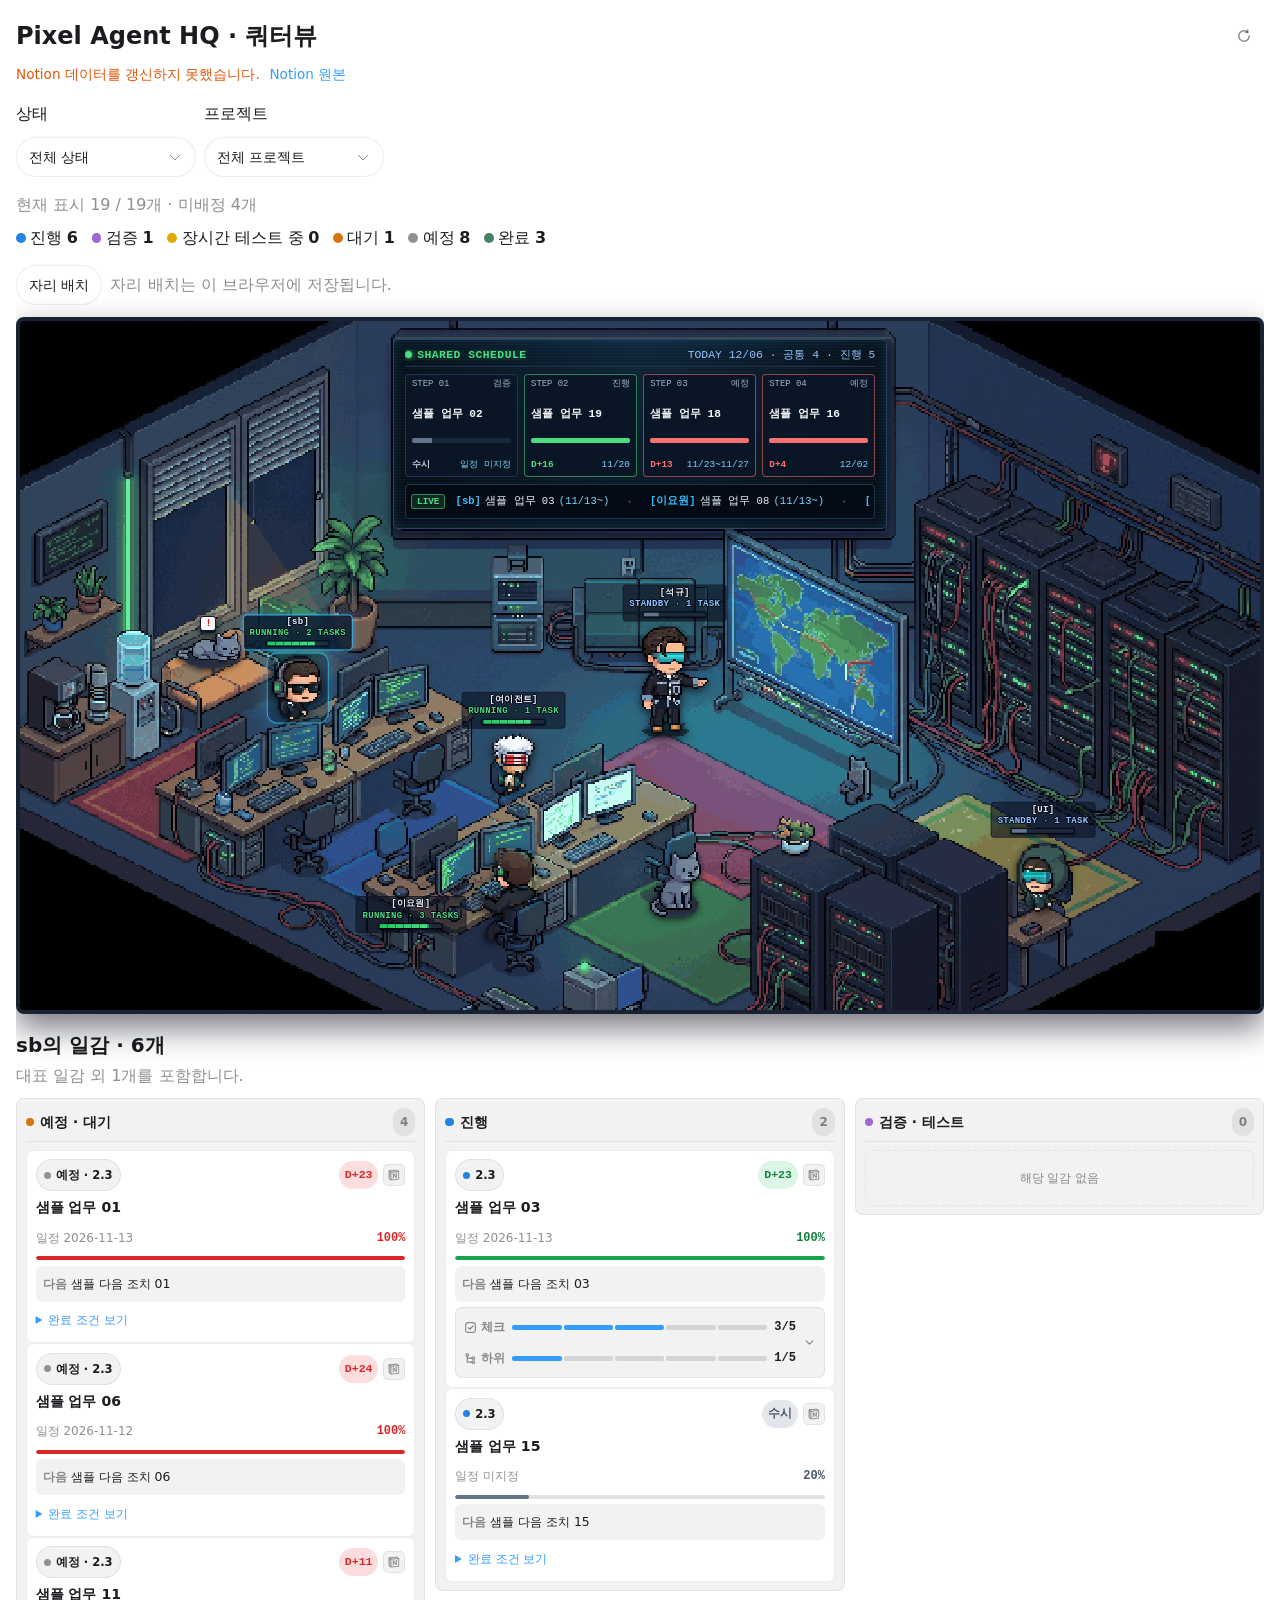
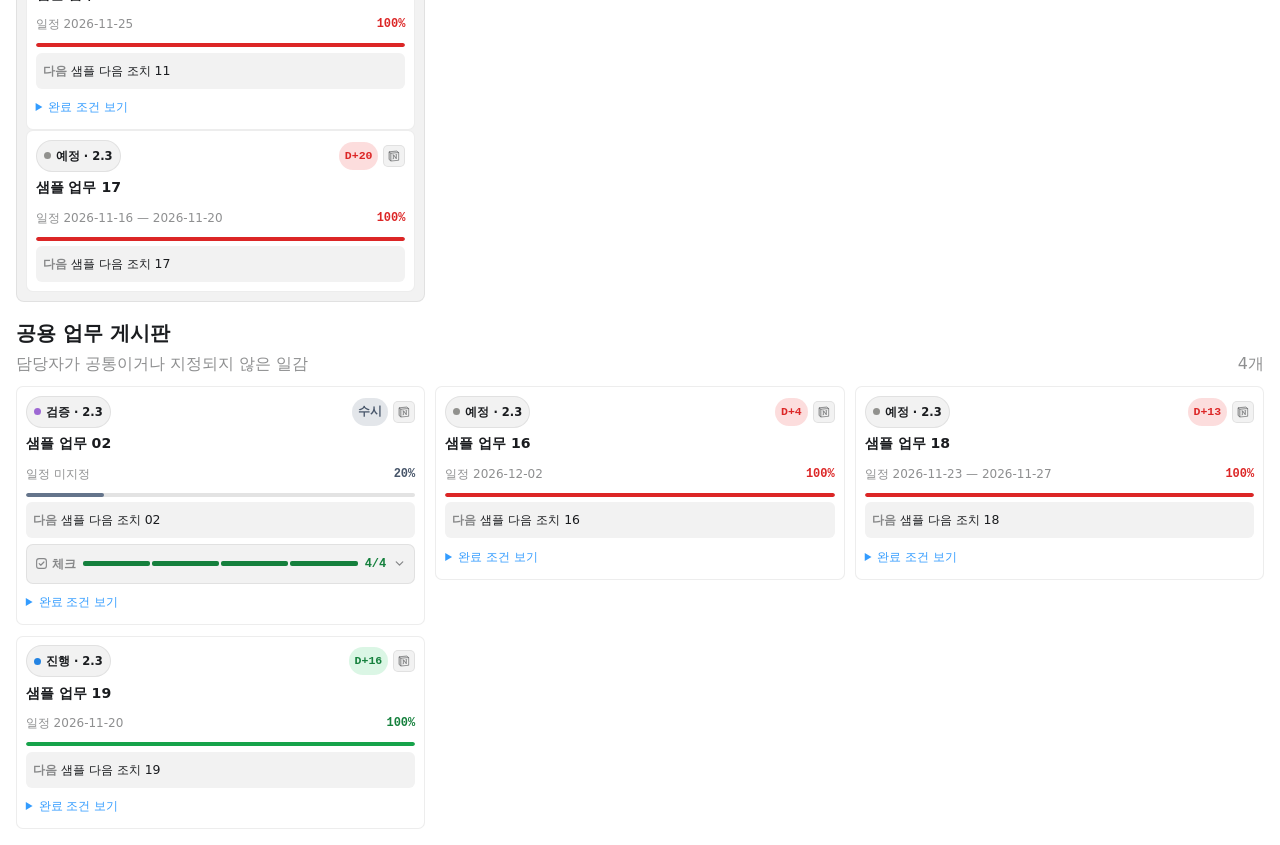
==== index.html @ d659d635 "refactor(ui): split office script into domain modules and session state machine" ====
<!doctype html>
<html lang="en" data-visualize-standalone>
<head>
<meta charset="utf-8">
<meta name="viewport" content="width=device-width, initial-scale=1">
<meta name="referrer" content="no-referrer">
<meta name="theme-color" content="#c96442">
<meta name="apple-mobile-web-app-capable" content="yes">
<meta http-equiv="Content-Security-Policy" content="default-src 'none'; script-src 'self' 'unsafe-inline'; style-src 'self' 'unsafe-inline'; img-src 'self' data:; font-src 'self'; connect-src 'self' https://api.notion.com; worker-src 'self'; manifest-src 'self'; frame-src 'self'; object-src 'none'; base-uri 'none'; form-action 'none'">
<link rel="manifest" href="./manifest.webmanifest">
<link rel="icon" type="image/png" sizes="192x192" href="./icons/icon-192.png">
<link rel="apple-touch-icon" href="./icons/icon-192.png">
<title>Pixel Agent HQ</title>
<style>:root{color-scheme:light dark;background:light-dark(rgb(255 255 255), rgb(24 24 24))}html,body{margin:0}body{box-sizing:border-box;padding:1rem;background:inherit}iframe{display:block;width:100%;height:calc(100vh - 2rem);margin:0 auto;border:0}</style>

</head>
<body>
<iframe id="codex-visualization" sandbox="allow-scripts allow-same-origin" referrerpolicy="no-referrer" title="Pixel Agent HQ" data-srcdoc="&lt;!doctype html&gt;
&lt;html lang=&quot;en&quot; data-visualize-standalone&gt;
&lt;head&gt;
&lt;meta charset=&quot;utf-8&quot;&gt;
&lt;meta name=&quot;viewport&quot; content=&quot;width=device-width, initial-scale=1&quot;&gt;
&lt;meta name=&quot;referrer&quot; content=&quot;no-referrer&quot;&gt;
&lt;meta http-equiv=&quot;Content-Security-Policy&quot; content=&quot;default-src 'none'; script-src 'unsafe-inline'; style-src 'unsafe-inline'; img-src 'self' data:; font-src 'self'; connect-src 'self' https://api.notion.com; frame-src 'none'; object-src 'none'; base-uri 'none'; form-action 'none'&quot;&gt;
&lt;title&gt;Pixel Agent HQ&lt;/title&gt;
&lt;style&gt;:root {
  color-scheme: light dark;
  background-color: var(
    --background,
    var(--color-background-primary, light-dark(rgb(255 255 255), rgb(24 24 24)))
  ) !important;

  /* Agent-facing contract; keep in sync with SKILL.md. */
  --background: var(
    --color-background-primary,
    light-dark(rgb(255 255 255), rgb(24 24 24))
  );
  --foreground: var(
    --color-text-primary,
    light-dark(rgb(26 28 31), rgb(255 255 255))
  );
  --card: color-mix(in oklab, var(--foreground) 5%, var(--background));
  --card-foreground: var(
    --color-text-primary,
    light-dark(rgb(26 28 31), rgb(255 255 255))
  );
  --popover: var(
    --color-background-secondary,
    light-dark(rgb(255 255 255), rgb(45 45 45))
  );
  --popover-foreground: var(
    --color-text-primary,
    light-dark(rgb(26 28 31), rgb(255 255 255))
  );
  --primary: var(
    --color-text-info,
    light-dark(rgb(51 156 255), rgb(131 195 255))
  );
  --primary-foreground: var(
    --color-text-inverse,
    light-dark(rgb(255 255 255), rgb(13 13 13))
  );
  --secondary: var(
    --color-background-secondary,
    light-dark(rgb(255 255 255 / 96%), rgb(54 54 54 / 96%))
  );
  --secondary-foreground: var(
    --color-text-primary,
    light-dark(rgb(26 28 31), rgb(255 255 255))
  );
  --muted: color-mix(in srgb, var(--foreground) 10%, transparent);
  --muted-foreground: var(
    --color-text-secondary,
    light-dark(rgb(26 28 31 / 49.4%), rgb(255 255 255 / 49.8%))
  );
  --accent: var(
    --color-background-info,
    light-dark(rgb(229 242 255), rgb(13 39 63))
  );
  --accent-foreground: var(
    --color-text-info,
    light-dark(rgb(51 156 255), rgb(131 195 255))
  );
  --destructive: var(
    --color-text-warning,
    light-dark(rgb(226 85 7), rgb(255 133 73))
  );
  --border: var(
    --color-border-secondary,
    light-dark(rgb(26 28 31 / 8%), rgb(255 255 255 / 8.2%))
  );
  --input: var(
    --color-border-primary,
    light-dark(
      rgb(26 28 31 / 11.8%),
      color-mix(in oklab, rgb(0 0 0) 10%, transparent)
    )
  );
  --ring: var(
    --color-ring-primary,
    light-dark(rgb(51 156 255), rgb(131 195 255 / 76%))
  );
  --font-size-base: var(--font-text-md-size, 16px);
  --blue: light-dark(rgb(51 156 255), rgb(51 156 255));
  --orange: light-dark(rgb(226 85 7), rgb(251 106 34));
  --green: light-dark(rgb(0 162 64), rgb(64 201 119));
  --red: light-dark(rgb(224 46 42), rgb(255 103 100));
  --purple: light-dark(rgb(146 79 247), rgb(173 123 249));
  --yellow: light-dark(rgb(255 195 0), rgb(255 210 64));
  --viz-series-1: var(--primary);
  --viz-series-2: light-dark(rgb(243 136 59), rgb(245 154 86));
  --viz-series-3: light-dark(rgb(93 201 119), rgb(116 213 139));
  --viz-series-4: light-dark(rgb(235 119 177), rgb(240 143 192));
  --viz-series-5: light-dark(rgb(155 121 236), rgb(170 145 239));
  --viz-series-6: light-dark(rgb(58 185 177), rgb(90 203 194));

  /* Internal implementation variables; not part of the agent contract. */
  --font-sans:
    -apple-system-body, ui-sans-serif, -apple-system, system-ui, &quot;Segoe UI&quot;,
    Helvetica, &quot;Apple Color Emoji&quot;, Arial, sans-serif, &quot;Segoe UI Emoji&quot;,
    &quot;Segoe UI Symbol&quot;;
  --font-mono:
    ui-monospace, SFMono-Regular, &quot;SF Mono&quot;, Menlo, Consolas, &quot;Liberation Mono&quot;,
    monospace;
  --font-size-normal: max(11px, var(--font-size-base));
  --font-size-tooltip: calc(var(--font-size-base) - 1px);
  --font-size-small: max(11px, calc(var(--font-size-base) - 2px));
  --font-size-h1: calc(var(--font-size-normal) * 1.7142857143);
  --font-size-h2: calc(var(--font-size-normal) * 1.4285714286);
  --font-size-h3: calc(var(--font-size-normal) * 1.2857142857);
  --font-weight-normal: 400;
  --font-weight-medium: 500;
  --icon-size: 16px;
  --line-height-normal: calc(var(--font-size-normal) * 1.5);
  --line-height-tooltip: calc(var(--font-size-tooltip) * 1.4285714286);
  --line-height-small: calc(var(--font-size-small) + 4px);
  --corner-shape: round;
  --radius: var(--border-radius-lg, 8px);
  --radius-sm: calc(var(--radius) * 0.5);
  --radius-md: calc(var(--radius) * 0.75);
  --radius-lg: var(--radius);
  --radius-2xl: calc(var(--radius) * 2);
  --radius-full: 9999px;
  --shadow-sm: 0 1px 2px -1px rgb(0 0 0 / 8%);
  --checkmark-image: url(&quot;data:image/svg+xml,%3Csvg xmlns='http://www.w3.org/2000/svg' viewBox='0 0 17 17'%3E%3Cpath d='M12.8961 3.64101C13.1297 3.41418 13.4984 3.37523 13.7779 3.56581C14.0571 3.75635 14.1554 4.11331 14.0299 4.41347L13.9615 4.53847L7.71151 13.7045C7.59411 13.8767 7.4063 13.9877 7.19881 14.0072C6.99136 14.0267 6.78564 13.9533 6.63826 13.806L2.88826 10.056L2.79842 9.9457C2.6192 9.67407 2.64927 9.30496 2.88826 9.06581C3.12738 8.82669 3.49647 8.79676 3.76815 8.97597L3.8785 9.06581L7.03084 12.2182L12.8053 3.74941L12.8961 3.64101Z'/%3E%3C/svg%3E&quot;);

  /* Legacy aliases; not part of the current agent contract. */
  --viz-bg: transparent;
  --viz-panel: var(--card);
  --viz-border: var(--border);
  --viz-text: var(--foreground);
  --viz-muted: var(--muted-foreground);
  --viz-accent: var(--primary);
  --viz-accent-text: var(--primary-foreground);
  --viz-accent-bg: var(--accent);
  --viz-font-size: var(--font-size-base);
  --viz-warning: var(--destructive);
}

:root[data-theme=&quot;light&quot;] {
  color-scheme: light;
}

:root[data-theme=&quot;dark&quot;] {
  color-scheme: dark;
}

* {
  box-sizing: border-box;
}

html &gt; body {
  /* Preserve MCP aliases for older inline renderers without creating :root cycles. */
  --color-background-primary: var(
    --background,
    light-dark(rgb(255 255 255), rgb(24 24 24))
  );
  --color-text-primary: var(
    --foreground,
    light-dark(rgb(26 28 31), rgb(255 255 255))
  );
  --color-border-secondary: var(
    --border,
    light-dark(rgb(26 28 31 / 8%), rgb(255 255 255 / 8.2%))
  );

  margin: 0;
  padding: var(--visualize-paint-gutter, 0px);
  color: var(--foreground);
  background: transparent !important;
  font-family: var(--font-sans) !important;
  -webkit-font-smoothing: antialiased;
  font-size: var(--font-size-base);
  line-height: calc(var(--font-size-base) * 1.625);
  font-weight: var(--font-weight-normal);
}

.cursor-interaction {
  cursor: var(--cursor-interaction, pointer);
}

a {
  color: color-mix(in srgb, var(--viz-accent) 80%, var(--viz-text) 20%);
  cursor: var(--cursor-interaction, pointer);
  text-decoration: none;
  text-underline-offset: 2px;
  font-weight: inherit;
}

a:is(:hover, :focus-visible) {
  text-decoration-line: underline;
  text-decoration-style: dashed;
  text-decoration-thickness: 0.5px;
}

h1,
h2,
h3,
h4,
h5,
h6,
p {
  margin-block: 0;
}
p,
h1,
h2,
h3,
h4,
h5,
h6,
li,
.table {
  font-family: var(--font-sans);
}

h1 {
  font-size: calc(var(--font-size-base) * 1.5);
  line-height: 1.3333333333;
}

h2 {
  font-size: calc(var(--font-size-base) * 1.25);
  line-height: 1.4;
}
h3 {
  font-size: calc(var(--font-size-base) * 1.125);
  line-height: 1.5555555556;
}
h4 {
  font-size: var(--font-size-base);
  line-height: 1.5;
}
h5,
h6 {
  font-size: var(--font-size-base);
  line-height: calc(var(--font-size-base) * 1.625);
}

h1,
h2,
h3,
h4,
h5,
h6,
b,
strong,
th {
  font-weight: 600;
}

code:not(pre code) {
  display: inline;
  padding: 1px 6px;
  border-radius: var(--radius-sm);
  corner-shape: var(--corner-shape);
  background: var(--muted);
  font-family: var(--font-mono);
  font-size: 0.92em;
  overflow-wrap: anywhere;
  -webkit-box-decoration-break: clone;
  box-decoration-break: clone;
  word-break: break-word;
}
pre,
pre code {
  font-family: var(--font-mono);
  font-size: 12px;
  line-height: 20px;
}

.table-responsive {
  width: 100%;
  overflow-x: auto;
  scrollbar-width: thin;
}

.table {
  width: 100%;
  color: var(--foreground);
  font: inherit;
  text-align: start;
  border-collapse: separate;
  border-spacing: 0;
  font-size: calc(var(--font-size-base) * 0.875);
  line-height: calc(var(--font-size-base) * 1.625);
  font-family: var(--font-sans);
}

.table :is(th, td) {
  padding-block: 10px;
  padding-inline: 0 24px;
  overflow-wrap: anywhere;
  border-bottom: 1px solid var(--border);
  text-align: start;
  vertical-align: top;
  border-bottom-color: color-mix(in srgb, var(--foreground) 5%, transparent);
}
.table :is(th, td):not(:last-child) {
  padding-inline-end: calc(var(--font-size-base) * 1.5);
}

.table-responsive &gt; .table :is(th, td) {
  overflow-wrap: break-word;
}

.table :is(th, td):last-child {
  padding-inline-end: 0;
}

.table :is(caption, thead th) {
  font-weight: 600;
}

.table thead :is(th, td) {
  border-bottom-color: var(--border-strong, var(--input));
  padding-block: calc(var(--font-size-base) / 2);
  line-height: var(--font-size-base);
}

.table tbody tr:last-child :is(th, td) {
  border-bottom: 0;
}
.table tbody :is(th, td) {
  padding-block: calc(var(--font-size-base) * 0.625);
}

.table.table-sm :is(th, td) {
  padding-block: 8px;
}

.table.table-sm :is(th, td):not(:last-child) {
  padding-inline-end: 16px;
}

.table :is(.text-end, [align=&quot;right&quot;]) {
  text-align: end;
  font-variant-numeric: tabular-nums;
}

.table :is(.text-center, [align=&quot;center&quot;]) {
  text-align: center;
}

.table .text-nowrap {
  white-space: nowrap;
}

#widget {
  display: flex;
  flex-direction: column;
  gap: 12px;
  width: 100%;
  padding: 0;
  background: transparent !important;
}

.card {
  min-width: 0;
  padding: 12px;
  overflow: hidden;
  overflow-wrap: break-word;
  border-radius: var(--radius-2xl);
  corner-shape: var(--corner-shape);
  color: var(--card-foreground);
  background: var(--card);
}

.widget {
  min-width: 0;
  overflow: hidden;
  border: 0;
  border-radius: var(--radius-lg);
  corner-shape: var(--corner-shape);
  box-shadow: 0 0 0 0.5px var(--border-strong, var(--border));
  color: var(--foreground);
  background: var(--background);
}

#widget &gt; :not(.card, .widget, .progress) {
  width: 100% !important;
  max-width: none !important;
  margin: 0 !important;
  padding: 0 !important;
  border: 0 !important;
  border-radius: 0 !important;
  background: transparent !important;
  box-shadow: none !important;
}

.tooltip {
  position: fixed;
  z-index: 50;
  top: 0;
  left: 0;
  width: max-content;
  max-width: min(
    20rem,
    var(--tooltip-available-width, calc(100vw - 10px)),
    calc(100vw - 10px)
  );
  max-height: min(
    var(--tooltip-available-height, calc(100vh - 10px)),
    calc(100vh - 10px)
  );
  border: 1px solid var(--border);
  corner-shape: var(--corner-shape);
  overflow-wrap: break-word;
  white-space: normal;
  pointer-events: none;
  user-select: none;
  font-family: var(--font-sans);
  padding: 5px 12px;
  border-color: color-mix(
    in oklab,
    light-dark(var(--primary-foreground), var(--foreground)) 5%,
    transparent
  );
  border-radius: var(--radius-2xl);
  color: light-dark(var(--primary-foreground), var(--foreground));
  background: light-dark(var(--foreground), var(--popover));
  box-shadow: 0 8px 18px rgb(15 23 42 / 20%);
  letter-spacing: -0.15px;
  font-size: calc(var(--font-size-base) * 14 / 16);
  font-size: round(nearest, calc(var(--font-size-base) * 14 / 16), 1px);
  font-weight: 600;
  line-height: 18px;
  text-align: center;
}

.viz-grid {
  display: grid;
  grid-template-columns: repeat(auto-fit, minmax(max(180px, 24%), 1fr));
  gap: 10px;
}

.viz-stat {
  display: flex;
  flex-direction: column;
  gap: 2px;
}

.viz-stat-value {
  font-size: var(--font-size-h2);
  font-weight: var(--font-weight-medium);
  line-height: 1.25;
}

.viz-row {
  display: flex;
  flex-wrap: wrap;
  align-items: center;
  gap: 10px;
}

hr {
  width: 100%;
  height: 1px;
  margin-block: 6px;
  border: 0;
  background: var(--border);
}

.nav {
  display: flex;
  min-width: 0;
  align-items: center;
  gap: 4px;
}

.progress {
  display: flex;
  height: 8px;
  margin-block: calc((var(--line-height-normal, 1.5em) - 8px) / 2);
  overflow: hidden;
  border: 0;
  border-radius: var(--radius-full);
  background: var(--muted);
}

.progress-bar:only-child {
  border-radius: var(--radius-full);
}

.progress-bar {
  height: 100%;
  flex-shrink: 0;
  border: 0;
  background: var(--viz-series-1);
}

.viz-badge {
  display: inline-flex;
  align-items: center;
  padding: 4px 8px;
  border-radius: var(--radius-sm);
  color: color-mix(in srgb, var(--foreground) 40%, var(--muted-foreground));
  background: color-mix(in srgb, var(--foreground) 5%, transparent);
  font-family: var(--font-sans);
  font-size: calc(var(--font-size-base) * 14 / 16);
  font-size: round(nearest, calc(var(--font-size-base) * 14 / 16), 1px);
  font-weight: var(--font-weight-normal);
  line-height: 1;
}

small,
.text-small {
  font-size: var(--font-size-small);
  line-height: var(--line-height-small);
}

.text-muted {
  color: var(--muted-foreground);
}

.tabular-nums {
  font-variant-numeric: tabular-nums;
}

.sr-only {
  position: absolute;
  width: 1px;
  height: 1px;
  padding: 0;
  overflow: hidden;
  clip: rect(0, 0, 0, 0);
  white-space: nowrap;
  border: 0;
}

.viz-controls {
  display: flex;
  flex-wrap: wrap;
  align-items: center;
  gap: 8px;
}

.viz-controls &gt; .form-label {
  display: grid;
  min-width: min(100%, 260px);
  flex: 1 1 280px;
  grid-template-columns: minmax(0, 1fr) auto;
  align-items: baseline;
  gap: 2px 12px;
  margin-bottom: 0;
}

.viz-controls &gt; .form-label &gt; :is(.form-control, .form-range, .form-select) {
  grid-column: 1 / -1;
}

.btn,
.nav-link,
.form-check-input,
.form-control,
.form-range,
.form-select {
  font: inherit;
}

/* Match inline alignment without overriding a containing flex or grid layout. */
.btn,
.nav-link,
.form-control,
.form-select,
.form-range,
.form-check {
  vertical-align: middle;
}

.btn,
.nav-link {
  --btn-size: calc(12px + 2 * var(--control-spacing, 12px));
  appearance: button;
  display: inline-flex;
  inline-size: fit-content;
  max-inline-size: 100%;
  align-items: center;
  justify-content: center;
  gap: 4px;
  margin: 0;
  padding: 0 8px;
  -webkit-app-region: no-drag;
  border: 1px solid var(--input);
  corner-shape: var(--corner-shape);
  cursor: var(--cursor-interaction, pointer);
  text-align: center;
  text-decoration: none;
  white-space: nowrap;
  user-select: none;
  -webkit-font-smoothing: inherit;
  font-family: var(--font-sans);
  height: fit-content;
  min-height: var(--btn-size);
  padding-inline: var(--control-spacing, 12px);
  border-color: transparent;
  border-radius: var(--radius-full);
  color: var(--foreground);
  background: color-mix(in srgb, var(--foreground) 5%, transparent);
  font-size: calc(var(--font-size-base) * 14 / 16);
  font-size: round(nearest, calc(var(--font-size-base) * 14 / 16), 1px);
  font-weight: var(--font-weight-normal);
  line-height: 18px;
}

.btn {
  border-color: var(--border);
  color: var(--secondary-foreground);
  background: var(--secondary);
}

/* Codex Button size=&quot;compact&quot;; appearance stays with the button variant. */
.btn-sm {
  --btn-size: 24px;
  padding-inline: 8px;
  font-size: calc(var(--font-size-base) * 12 / 16);
  font-size: round(nearest, calc(var(--font-size-base) * 12 / 16), 1px);
  line-height: 16px;
}

.btn:is(.btn-block, .viz-tile) {
  inline-size: 100%;
}

.btn.viz-tile {
  min-width: 0;
  overflow-wrap: anywhere;
  white-space: normal;
}

a.btn {
  cursor: var(--cursor-interaction, pointer);
  text-decoration: none;
}

.btn:not(:disabled):hover {
  background: light-dark(
    color-mix(in srgb, var(--foreground) 5.5%, transparent),
    color-mix(in srgb, var(--foreground) 8%, transparent)
  );
}

.nav-link:not(:disabled):not([aria-disabled=&quot;true&quot;]):hover {
  background: color-mix(in srgb, var(--foreground) 10%, transparent);
}

.btn-primary {
  border-color: var(--border);
  color: var(--primary-foreground);
  background: var(--foreground);
  background-clip: border-box;
}

.btn-primary .text-muted {
  color: color-mix(in srgb, var(--primary-foreground) 50%, transparent);
}

.btn-primary:not(:disabled):hover {
  background: color-mix(in srgb, var(--foreground) 80%, transparent);
  background-clip: border-box;
}

.btn-ghost {
  border-color: transparent;
  color: var(--muted-foreground);
  background: transparent;
}

.btn-ghost:not(:disabled):hover {
  color: var(--muted-foreground);
  background: light-dark(
    color-mix(in srgb, var(--foreground) 5.5%, transparent),
    color-mix(in srgb, var(--foreground) 8%, transparent)
  );
}

.nav-pills .nav-link {
  min-width: 0;
  border-color: transparent;
  color: var(--muted-foreground);
  background: transparent;
}

.nav-justified .nav-link {
  flex: 1 1 0;
  overflow-wrap: anywhere;
  white-space: normal;
}

.nav-pills .nav-link.active {
  color: var(--foreground);
  background: var(--muted);
}

/* Shared preview chrome; product styles stay inside each variant. */
.viz-dotted-background {
  background-image: radial-gradient(
    circle,
    color-mix(in srgb, var(--foreground) 14%, transparent) 0.8px,
    transparent 0.8px
  );
  background-position: center;
  background-size: 16px 16px;
}

.viz-carousel {
  position: relative;
  min-width: 0;
}

.viz-carousel:has(&gt; .viz-carousel-controls) {
  min-height: calc(60px + var(--viz-carousel-picker-height, 0px));
  padding-bottom: 60px;
}

.viz-carousel &gt; [data-variant][hidden] {
  display: none !important;
}

.viz-carousel &gt; [data-variant] {
  isolation: isolate;
}

.viz-carousel-controls {
  --viz-carousel-hover: light-dark(
    color-mix(in srgb, var(--foreground) 5.4%, transparent),
    color-mix(in srgb, var(--foreground) 7.8%, transparent)
  );
  position: absolute;
  z-index: 2;
  bottom: 8px;
  left: 50%;
  display: flex;
  width: max-content;
  /* Leave room for the host's design-controls launcher at the trailing edge. */
  max-width: calc(100% - 96px);
  align-items: center;
  gap: 0;
  padding: 0;
  border: 1px solid var(--border);
  border-radius: 16px;
  color: var(--foreground);
  background: var(--background);
  font-family: var(--font-sans);
  /* Match the settings dropdown chrome independently of the content font size. */
  font-size: 13px;
  font-weight: var(--font-weight-normal);
  line-height: 18px;
  transform: translateX(-50%);
  user-select: none;
}

/* Keep authored mockup button styles out of the shared carousel chrome. */
.viz-carousel-controls button,
.viz-carousel-picker &gt; summary {
  display: flex !important;
  height: auto !important;
  min-height: 30px;
  align-items: center !important;
  justify-content: center !important;
  gap: 4px;
  padding: 0 6px !important;
  -webkit-app-region: no-drag;
  border: 0 !important;
  border-radius: 14px !important;
  color: inherit !important;
  background: transparent !important;
  font: inherit !important;
  -webkit-tap-highlight-color: transparent;
}

.viz-carousel-controls &gt; button,
.viz-carousel-picker &gt; summary {
  position: relative;
  isolation: isolate;
}

.viz-carousel-controls &gt; button {
  --icon-size: 16px;
  width: 30px !important;
  padding: 0 !important;
}

.viz-carousel-picker &gt; summary {
  padding-inline: 12px !important;
}

.viz-carousel-controls .viz-carousel-caret {
  width: 14px;
  height: 14px;
  flex: none;
  margin: 0;
  color: inherit;
  transform: rotate(180deg);
}

.viz-carousel-controls &gt; button &gt; svg,
.viz-carousel-controls .viz-carousel-caret,
.viz-carousel-count {
  opacity: 0.5;
}

.viz-carousel-controls &gt; button::before,
.viz-carousel-picker &gt; summary::before {
  position: absolute;
  z-index: -1;
  inset: 3px;
  border-radius: 12px;
  content: &quot;&quot;;
  pointer-events: none;
}

.viz-carousel-controls &gt; button:hover::before,
.viz-carousel-picker &gt; summary:hover::before {
  background: var(--viz-carousel-hover);
}

.viz-carousel-controls &gt; button,
.viz-carousel-controls [data-lucide],
.viz-carousel-controls .lucide {
  flex-shrink: 0;
}

.viz-carousel-picker {
  min-width: 0;
}

.viz-carousel-picker &gt; summary {
  min-width: 0;
  list-style: none;
}

.viz-carousel-picker &gt; summary::-webkit-details-marker {
  display: none;
}

.viz-carousel-count {
  flex-shrink: 0;
  white-space: nowrap;
}

.viz-carousel-name {
  min-width: 0;
  overflow: hidden;
  text-overflow: ellipsis;
  white-space: nowrap;
}

.viz-carousel-options {
  position: absolute;
  right: 0;
  bottom: calc(100% + 4px);
  left: 0;
  display: flex;
  max-height: 240px;
  flex-direction: column;
  gap: 2px;
  overflow: auto;
  padding: 4px;
  border: 1px solid var(--border);
  border-radius: var(--radius-lg);
  background: var(--background);
  box-shadow: 0 4px 12px light-dark(rgb(0 0 0 / 6%), rgb(0 0 0 / 25%));
}

.viz-carousel-options &gt; button {
  border-radius: max(0px, calc(var(--radius-lg) - 5px)) !important;
  width: 100% !important;
  min-height: 28px;
  justify-content: flex-start !important;
  padding: 4px 8px !important;
  font-size: var(--font-size-small) !important;
  text-align: start;
  white-space: normal;
  overflow-wrap: anywhere;
}

.viz-carousel-options &gt; [aria-current=&quot;true&quot;],
.viz-carousel-options &gt; button:hover {
  background: var(--viz-carousel-hover) !important;
}

.btn:disabled,
.nav-link:disabled,
.nav-link[aria-disabled=&quot;true&quot;] {
  cursor: not-allowed;
  opacity: 0.4;
}

[data-lucide] {
  stroke-width: 1.6;
}

.form-label {
  display: block;
  margin-bottom: 6px;
  color: var(--foreground);
}

.form-control {
  display: block;
  width: 100%;
  padding: 0 8px;
  outline: none;
  border: 1px solid var(--input);
  corner-shape: var(--corner-shape);
  color: var(--foreground);
  font-family: var(--font-sans);
  height: calc(12px + 2 * var(--control-spacing, 12px));
  min-height: calc(12px + 2 * var(--control-spacing, 12px));
  padding-inline: calc(4px + var(--control-spacing, 12px) / 2);
  border-color: var(--input);
  border-radius: var(--radius-md);
  background: color-mix(in srgb, var(--popover) 96%, transparent);
  font-size: calc(var(--font-size-base) * 14 / 16);
  font-size: round(nearest, calc(var(--font-size-base) * 14 / 16), 1px);
  font-weight: var(--font-weight-normal);
  line-height: 1.4285714286;
}
.form-control:is(
  [type=&quot;file&quot;],
  [type=&quot;date&quot;],
  [type=&quot;datetime-local&quot;],
  [type=&quot;month&quot;],
  [type=&quot;week&quot;],
  [type=&quot;color&quot;]
) {
  height: calc(12px + 2 * var(--control-spacing, 12px));
  min-height: calc(12px + 2 * var(--control-spacing, 12px));
  line-height: 18px;
}
.form-control:is(
  [type=&quot;date&quot;],
  [type=&quot;datetime-local&quot;],
  [type=&quot;month&quot;],
  [type=&quot;week&quot;]
) {
  padding-inline: var(--control-spacing, 12px);
}

.form-control::placeholder {
  color: var(--muted-foreground);
}

.form-control[type=&quot;file&quot;] {
  overflow: hidden;
  cursor: var(--cursor-interaction, pointer);
  padding: 0;
}

.form-control[type=&quot;file&quot;]::file-selector-button {
  padding: 0 8px;
  border: 0;
  border-right: 1px solid var(--input);
  color: var(--secondary-foreground);
  background: var(--secondary);
  cursor: inherit;
  font: inherit;
  min-height: calc(10px + 2 * var(--control-spacing, 12px));
  padding-inline: var(--control-spacing, 12px);
  margin-inline-end: var(--control-spacing, 12px);
}

.form-control[type=&quot;file&quot;]:not(:disabled):hover::file-selector-button {
  background: color-mix(in srgb, var(--foreground) 6%, var(--secondary));
}

.form-control-color[type=&quot;color&quot;] {
  width: 40px;
  height: calc(12px + 2 * var(--control-spacing, 12px));
  padding: 3px;
  cursor: var(--cursor-interaction, pointer);
}

.form-control-color[type=&quot;color&quot;]::-webkit-color-swatch-wrapper {
  padding: 0;
}

.form-control-color[type=&quot;color&quot;]::-webkit-color-swatch {
  border: 0;
  border-radius: calc(var(--radius-lg) - 4px);
  corner-shape: var(--corner-shape);
}

textarea.form-control {
  height: auto;
  resize: vertical;
  min-height: 96px;
  padding: 8px 10px;
}

.form-control:focus-visible {
  border-color: var(--ring);
  box-shadow: none;
}
.form-control:disabled {
  color: var(--muted-foreground);
  background: color-mix(in srgb, var(--foreground) 5%, transparent);
  opacity: 1;
}
.form-control[aria-invalid=&quot;true&quot;] {
  border-color: var(--red);
  box-shadow: 0 0 0 2px color-mix(in srgb, var(--red) 20%, transparent);
}

.form-control:disabled,
.form-select:disabled {
  cursor: not-allowed;
}

.form-select {
  appearance: none;
  display: block;
  width: 100%;
  height: fit-content;
  min-height: calc(12px + 2 * var(--control-spacing, 12px));
  margin: 0;
  /* The secondary icon role is 14px at compact density and 16px at web density. */
  --icon-size: calc(10px + var(--control-spacing, 12px) / 2);
  /* Settings dropdowns retain a 12px inset and a 4px text-to-chevron gap. */
  padding: 0 calc(16px + var(--icon-size)) 0 12px;
  outline: none;
  border: 1px solid var(--border);
  border-radius: var(--radius-full);
  corner-shape: var(--corner-shape);
  color: var(--foreground);
  background-color: var(--secondary);
  background-image:
    linear-gradient(
      45deg,
      transparent calc(50% - 0.6px),
      var(--muted-foreground) calc(50% - 0.6px) calc(50% + 0.6px),
      transparent calc(50% + 0.6px)
    ),
    linear-gradient(
      135deg,
      transparent calc(50% - 0.6px),
      var(--muted-foreground) calc(50% - 0.6px) calc(50% + 0.6px),
      transparent calc(50% + 0.6px)
    );
  background-position:
    calc(100% - 12px - var(--icon-size) / 2) 50%,
    calc(100% - 12px - var(--icon-size) * 0.18) 50%;
  background-repeat: no-repeat;
  background-size: calc(var(--icon-size) * 0.32) calc(var(--icon-size) * 0.32);
  cursor: var(--cursor-interaction, default);
  font-size: calc(var(--font-size-base) * 14 / 16);
  font-size: round(nearest, calc(var(--font-size-base) * 14 / 16), 1px);
  font-weight: var(--font-weight-normal);
  line-height: 18px;
}

.form-select :is(option, optgroup) {
  color: var(--popover-foreground);
  background-color: var(--popover);
}

.form-select :is(option, optgroup):disabled {
  color: var(--muted-foreground);
}

.form-select:not(:disabled):hover {
  background-color: light-dark(
    color-mix(in srgb, var(--foreground) 5.5%, transparent),
    color-mix(in srgb, var(--foreground) 8%, transparent)
  );
}

.form-select:focus-visible {
  box-shadow: 0 0 0 2px var(--ring);
}
.form-select:disabled {
  opacity: 0.4;
}

.form-check {
  display: flex;
  min-height: calc(12px + 2 * var(--control-spacing, 12px));
  align-items: center;
  gap: 6px;
}

.form-check-input {
  appearance: none;
  width: 14px;
  height: 14px;
  flex: 0 0 auto;
  margin: 0;
  border: 1px solid var(--input);
  color: var(--primary-foreground);
  background-color: transparent;
  cursor: var(--cursor-interaction, default);
  transition:
    background-color 150ms,
    border-color 150ms,
    box-shadow 150ms;
}

.form-check:not(.form-switch) .form-check-input[type=&quot;checkbox&quot;] {
  corner-shape: round;
  box-shadow: var(--shadow-sm);
  position: relative;
  width: calc(10px + var(--control-spacing, 12px) / 2);
  height: calc(10px + var(--control-spacing, 12px) / 2);
  border-color: var(--border-strong, var(--input));
  border-radius: calc(var(--radius-sm) / 2);
  background-color: transparent;
  color: var(--foreground);
}

.form-check:not(.form-switch)
  .form-check-input:not(:disabled):not(:checked):hover {
  background-color: var(--card);
}

.form-check:not(.form-switch)
  .form-check-input[type=&quot;checkbox&quot;]:is(:checked, :indeterminate) {
  border-color: var(--border-strong, var(--input));
  background-color: color-mix(in srgb, var(--popover) 96%, transparent);
}

.form-check:not(.form-switch)
  .form-check-input[type=&quot;checkbox&quot;]:checked::before {
  display: block;
  width: 100%;
  height: 100%;
  background: var(--primary-foreground);
  content: &quot;&quot;;
  mask: var(--checkmark-image) center / 12px 12px no-repeat;
  background-color: var(--foreground);
}
.form-check:not(.form-switch)
  .form-check-input[type=&quot;checkbox&quot;]:indeterminate::before {
  position: absolute;
  inset: 0;
  display: block;
  width: 65%;
  height: 6.65%;
  margin: auto;
  border-radius: var(--radius-full);
  background: var(--foreground);
  mask: none;
  content: &quot;&quot;;
}

.form-check-input[type=&quot;radio&quot;] {
  border-radius: var(--radius-full);
  width: 16px;
  height: 16px;
  border: 0;
  box-shadow: inset 0 0 0 1px var(--input);
}

.form-check-input[type=&quot;radio&quot;]:checked {
  border: 0;
  background: radial-gradient(
    circle,
    var(--primary-foreground) 0 3px,
    var(--foreground) 3px
  );
  box-shadow: none;
}

.form-check:not(.form-switch) .form-check-input:focus-visible {
  outline: 2px solid var(--ring);
  outline-offset: 2px;
}
.form-check:not(.form-switch) .form-check-input[type=&quot;checkbox&quot;]:focus-visible {
  border-color: var(--ring);
  outline: none;
  box-shadow: 0 0 0 2px var(--ring);
}

.form-check:not(.form-switch) .form-check-input:disabled {
  cursor: not-allowed;
  pointer-events: none;
}

.form-check:not(.form-switch) .form-check-input:disabled + .form-check-label {
  cursor: not-allowed;
}
.form-check:not(.form-switch) .form-check-input[type=&quot;radio&quot;]:disabled,
.form-check:not(.form-switch)
  .form-check-input[type=&quot;radio&quot;]:disabled
  + .form-check-label {
  opacity: 0.5;
}

.form-switch .form-check-input:disabled,
.form-switch .form-check-input:disabled + .form-check-label {
  cursor: not-allowed;
  opacity: 0.6;
}

.form-check-label {
  color: var(--foreground);
  cursor: var(--cursor-interaction, default);
}

.form-switch .form-check-input {
  position: relative;
  width: 32px;
  height: 20px;
  border: 0;
  border-radius: var(--radius-full);
  background: var(--muted);
  box-shadow: none;
  transition: background-color 200ms cubic-bezier(0, 0, 0.2, 1);
}

.form-switch .form-check-input::before {
  position: absolute;
  top: 50%;
  left: 0;
  width: 16px;
  height: 16px;
  box-sizing: border-box;
  border: 1px solid light-dark(var(--primary-foreground), var(--foreground));
  border-radius: var(--radius-full);
  box-shadow: var(--shadow-sm);
  content: &quot;&quot;;
  transform: translate(2px, -50%);
  transition: transform 200ms cubic-bezier(0, 0, 0.2, 1);
  border-color: #fff;
  background: #fff;
}

.form-switch .form-check-input:checked {
  background: var(--blue);
}

.form-switch .form-check-input:checked::before {
  transform: translate(14px, -50%);
}

.form-switch .form-check-input:focus-visible {
  box-shadow: 0 0 0 2px var(--ring);
  outline: none;
}

.form-range {
  appearance: none;
  display: block;
  width: 100%;
  flex: 1;
  margin: 0;
  padding: 0;
  border: 0;
  accent-color: var(--primary);
  height: calc(12px + 2 * var(--control-spacing, 12px));
  min-height: calc(12px + 2 * var(--control-spacing, 12px));
  outline: none;
  border-radius: var(--radius-full);
  color: var(--foreground);
  background: transparent;
}

.form-range::-webkit-slider-runnable-track {
  background: var(--form-range-track, var(--border));
  height: 2px;
  border-radius: var(--radius-full);
}

.form-range::-webkit-slider-thumb {
  appearance: none;
  width: 20px;
  height: 20px;
  border: 1px solid var(--border);
  border-radius: var(--radius-full);
  margin-top: -9px;
  border-color: transparent;
  background: currentColor;
  box-shadow: var(--shadow-sm);
}

/* Outline the native track and thumb, preserving the larger input hit area. */
.form-range:focus-visible::-webkit-slider-runnable-track {
  outline: 2px auto Highlight;
  outline-color: -webkit-focus-ring-color;
}

.form-range::-moz-range-track {
  background: var(--form-range-track, var(--border));
  height: 2px;
  border-radius: var(--radius-full);
}

.form-range::-moz-range-thumb {
  width: 20px;
  height: 20px;
  border: 1px solid var(--border);
  border-radius: var(--radius-full);
  border-color: transparent;
  background: currentColor;
  box-shadow: var(--shadow-sm);
}

.form-range:focus-visible::-moz-range-thumb {
  outline: 2px solid Highlight;
  outline-offset: 2px;
}

.form-range:disabled {
  opacity: 1;
  cursor: default;
}

.btn:not(.btn-primary, .viz-tile):is(
  [aria-pressed=&quot;true&quot;],
  [aria-selected=&quot;true&quot;],
  .is-selected
) {
  border-color: transparent;
  color: var(--primary-foreground);
  background: var(--blue);
}

.btn.viz-tile:is([aria-pressed=&quot;true&quot;], [aria-selected=&quot;true&quot;], .is-selected) {
  border-color: var(--primary);
  box-shadow: inset 0 0 0 1px var(--primary);
}

.btn:focus-visible,
.nav-link:focus-visible {
  outline-offset: 2px;
  outline: none;
  box-shadow: 0 0 0 2px var(--ring);
}

.viz-carousel-controls :is(button, summary):focus-visible {
  outline: 2px solid var(--ring) !important;
  outline-offset: 2px !important;
}

/* Web recipes are the default, including on renderers without inline style queries. */
@supports (border-radius: if(style(--corner-shape: round): 1px; else: 2px)) {
  /* Match the host's proportional text-sm scale at every text preference. */
  .tooltip,
  .viz-badge,
  .btn,
  .nav-link,
  .form-control,
  .form-select {
    font-size: if(
      style(--corner-shape: round): round(
          nearest,
          calc(var(--font-size-base) * 14 / 16),
          1px
        );
        else: round(nearest, calc(var(--font-size-base) * 13 / 14), 1px)
    );
  }

  .btn-sm {
    font-size: if(
      style(--corner-shape: round): round(
          nearest,
          calc(var(--font-size-base) * 12 / 16),
          1px
        );
        else: round(nearest, calc(var(--font-size-base) * 12 / 14), 1px)
    );
  }

  .btn,
  .nav-link,
  .form-select {
    border-radius: if(
      style(--corner-shape: round): var(--radius-full); else: var(--radius-lg)
    );
  }

  .form-check:not(.form-switch) .form-check-input[type=&quot;checkbox&quot;] {
    border-radius: if(
      style(--corner-shape: round): calc(var(--radius-sm) / 2);
        else: calc(var(--radius-lg) * 0.4)
    );
  }

  .tooltip {
    font-weight: if(
      style(--corner-shape: round): 600; else: var(--font-weight-normal)
    );
  }
}

@media (pointer: coarse) {
  .viz-carousel:has(&gt; .viz-carousel-controls) {
    min-height: calc(76px + var(--viz-carousel-picker-height, 0px));
    padding-bottom: 76px;
  }

  .btn,
  .nav-link,
  .viz-carousel-controls button,
  .viz-carousel-picker &gt; summary,
  .form-control,
  .form-select {
    --btn-size: 44px;
    min-width: 44px;
    min-height: 44px;
  }

  /* Keep small-screen WebKit from zooming when a text field receives focus. */
  .form-control,
  .form-select {
    font-size: max(16px, calc(var(--font-size-base) * 14 / 16));
    font-size: max(
      16px,
      round(nearest, calc(var(--font-size-base) * 14 / 16), 1px)
    );
  }
  .form-control:is(
    [type=&quot;file&quot;],
    [type=&quot;date&quot;],
    [type=&quot;datetime-local&quot;],
    [type=&quot;month&quot;],
    [type=&quot;week&quot;],
    [type=&quot;time&quot;],
    [type=&quot;color&quot;]
  ) {
    height: 44px;
    min-height: 44px;
    font-size: max(16px, calc(var(--font-size-base) * 14 / 16));
    font-size: max(
      16px,
      round(nearest, calc(var(--font-size-base) * 14 / 16), 1px)
    );
  }

  .form-control[type=&quot;file&quot;]::file-selector-button {
    min-width: 44px;
    min-height: 44px;
  }

  .form-control-color[type=&quot;color&quot;] {
    width: 44px;
    height: 44px;
  }

  .form-control:is(
    [type=&quot;date&quot;],
    [type=&quot;datetime-local&quot;],
    [type=&quot;month&quot;],
    [type=&quot;time&quot;],
    [type=&quot;week&quot;]
  ) {
    min-width: 0;
    max-width: 100%;
    padding-block: 8px;
  }

  .form-check {
    min-height: 44px;
    padding-inline: 15px;
  }

  .form-check-input {
    position: relative;
  }

  .form-check-input::after {
    position: absolute;
    top: 50%;
    left: 50%;
    width: 44px;
    height: 44px;
    content: &quot;&quot;;
    transform: translate(-50%, -50%);
  }

  .form-check-label {
    display: inline-flex;
    min-width: 44px;
    min-height: 44px;
    align-items: center;
  }

  .form-range {
    height: 44px;
    touch-action: pan-y;
  }
}

svg {
  display: block;
  max-width: 100%;
  height: auto;
}

#widget &gt; svg {
  width: 100%;
}

/* Model-authored chart rules can otherwise stretch icons after these styles load. */
svg.lucide {
  display: block;
  width: var(--icon-size) !important;
  height: var(--icon-size) !important;
  flex: none;
  margin: 0 !important;
  stroke-width: 1.6;
}

.text-warning,
.text-destructive {
  color: var(--destructive);
}

html&gt;body{padding:0}&lt;/style&gt;
&lt;/head&gt;
&lt;body&gt;
&lt;script type=&quot;application/json&quot; id=&quot;codex-visualization-widget-state&quot;&gt;__CODEX_VISUALIZATION_WIDGET_STATE__&lt;/script&gt;
&lt;script&gt;(() =&gt; {
  const root = document.documentElement;
  const mediaQuery = globalThis.matchMedia(&quot;(prefers-color-scheme: dark)&quot;);
  const apply = Reflect.apply;
  const isArray = Array.isArray;
  const hasOwn = Object.hasOwn;
  const parentWindow = globalThis.parent;
  const stringify = JSON.stringify;
  const parse = JSON.parse;
  const encode = TextEncoder.prototype.encode.bind(new TextEncoder());
  const initialStateElement = document.getElementById(
    &quot;codex-visualization-widget-state&quot;,
  );
  const initialGlobals = parse(initialStateElement?.textContent ?? &quot;{}&quot;);
  initialStateElement?.remove();
  /** @type {Record&lt;string, unknown&gt; | null} */
  let state = initialGlobals.widgetState ?? null;
  const statePersistence = initialGlobals.statePersistence ?? &quot;none&quot;;
  let nextStateRequestId = 0;
  /** @type {Map&lt;number, { resolve: () =&gt; void; reject: (error: Error) =&gt; void; timeout: ReturnType&lt;typeof globalThis.setTimeout&gt;; serializedState: string }&gt;} */
  const pendingStateWrites = new Map();
  const persistenceError = () =&gt;
    Object.assign(
      new Error(&quot;The host could not persist the widget state update&quot;),
      {
        code: -32000,
        data: { code: &quot;widget_state_persistence_failed&quot;, retryable: false },
      },
    );
  /**
   * @param {object} prototype
   * @param {string} property
   */
  const getPrototypeGetter = (prototype, property) =&gt; {
    // oxlint-disable-next-line typescript/unbound-method -- invoked through captured Reflect.apply
    const getter = Object.getOwnPropertyDescriptor(prototype, property)?.get;
    if (getter == null) {
      throw new Error(`Missing ${property} getter`);
    }
    return getter;
  };
  const getMessageData = getPrototypeGetter(MessageEvent.prototype, &quot;data&quot;);
  const getMessagePorts = getPrototypeGetter(MessageEvent.prototype, &quot;ports&quot;);
  const getMessageSource = getPrototypeGetter(MessageEvent.prototype, &quot;source&quot;);
  // oxlint-disable-next-line typescript/unbound-method -- captured before the untrusted fragment runs
  const addHostMessageListener = MessagePort.prototype.addEventListener;
  // oxlint-disable-next-line typescript/unbound-method -- captured before the untrusted fragment runs
  const postHostMessage = MessagePort.prototype.postMessage;
  // oxlint-disable-next-line typescript/unbound-method -- captured before the untrusted fragment runs
  const startHostPort = MessagePort.prototype.start;
  // oxlint-disable-next-line typescript/unbound-method -- captured before the untrusted fragment runs
  const stopMessagePropagation = Event.prototype.stopImmediatePropagation;
  /** @type {MessagePort | null} */
  let hostPort = null;
  const postToHost = (type, payload) =&gt; {
    if (hostPort != null) {
      apply(postHostMessage, hostPort, [{ type, ...payload }]);
    }
  };
  const openExternal = ({ href }) =&gt; {
    if (globalThis.navigator.userActivation?.isActive === true) {
      postToHost(&quot;open-external&quot;, { href });
    }
  };
  const sendFollowUpMessage = ({ context, prompt, title }) =&gt; {
    if (globalThis.navigator.userActivation?.isActive === true) {
      postToHost(&quot;follow-up&quot;, { context, prompt, title });
    }
    return Promise.resolve();
  };
  /**
   * @param {Record&lt;string, unknown&gt; | ((previous: Record&lt;string, unknown&gt; | null) =&gt; Record&lt;string, unknown&gt;)} next
   * @returns {Promise&lt;void&gt;}
   */
  const setWidgetState = async (next) =&gt; {
    const nextState = typeof next === &quot;function&quot; ? next(state) : next;
    if (
      nextState == null ||
      typeof nextState !== &quot;object&quot; ||
      isArray(nextState)
    ) {
      throw new TypeError(&quot;Widget state must be a JSON object&quot;);
    }
    const inputState = stringify(
      nextState,
      (_key, /** @type {unknown} */ value) =&gt; {
        if (
          typeof value === &quot;undefined&quot; ||
          typeof value === &quot;function&quot; ||
          typeof value === &quot;symbol&quot; ||
          (typeof value === &quot;number&quot; &amp;&amp; !Number.isFinite(value))
        ) {
          throw new TypeError(&quot;Widget state must be a JSON object&quot;);
        }
        return value;
      },
    );
    const parsedState = parse(inputState);
    if (
      parsedState == null ||
      typeof parsedState !== &quot;object&quot; ||
      isArray(parsedState)
    ) {
      throw new TypeError(&quot;Widget state must be a JSON object&quot;);
    }
    const storedState = {
      modelContent: null,
      privateContent: null,
      ...parsedState,
    };
    const serializedState = stringify(storedState);
    if (encode(serializedState).length &gt; 16 * 1024) {
      throw new TypeError(
        &quot;Widget state must be a JSON object of at most 16 KiB&quot;,
      );
    }
    if (
      hasOwn(storedState, &quot;imageIds&quot;) &amp;&amp;
      (!isArray(storedState.imageIds) ||
        storedState.imageIds.some(
          (/** @type {unknown} */ id) =&gt; typeof id !== &quot;string&quot;,
        ))
    ) {
      throw new TypeError(&quot;Widget state imageIds must be an array of strings&quot;);
    }
    if (storedState.imageIds?.length &gt; 0) {
      throw Object.assign(
        new TypeError(&quot;Visualization state does not support image attachments&quot;),
        { code: -32602, data: { code: &quot;images_unsupported&quot; } },
      );
    }
    state = storedState;
    globalThis.openai.widgetState = state;
    globalThis.dispatchEvent(
      new CustomEvent(&quot;openai:set_globals&quot;, {
        detail: { globals: { widgetState: state } },
      }),
    );
    if (statePersistence === &quot;none&quot;) {
      throw persistenceError();
    }
    const id = ++nextStateRequestId;
    return new Promise((resolve, reject) =&gt; {
      const timeout = globalThis.setTimeout(() =&gt; {
        pendingStateWrites.delete(id);
        reject(persistenceError());
      }, 30_000);
      pendingStateWrites.set(id, { resolve, reject, timeout, serializedState });
      postToHost(&quot;widget-state-write&quot;, { id, state: serializedState });
    });
  };
  const mockElement = document.getElementById(&quot;codex-connector-mocks&quot;);
  const connectorGlobals = {};
  if (mockElement != null) {
    const values = new Map(Object.entries(parse(mockElement.textContent)));
    mockElement.remove();
    connectorGlobals.visualizationData = {
      updates: Array.from(values, ([name, value]) =&gt; ({
        name,
        revision: 1,
        state: &quot;ready&quot;,
        value: { type: &quot;json&quot;, value },
      })),
    };
    connectorGlobals.visualization = {
      /** @param {string} name @param {(value: unknown) =&gt; void} callback */
      onData(name, callback) {
        if (typeof callback !== &quot;function&quot;) {
          throw new TypeError(&quot;onData requires a callback&quot;);
        }
        try {
          callback(values.get(name));
        } catch (error) {
          // oxlint-disable-next-line no-console -- Keep authored callback failures local.
          console.error(&quot;Live visualization data callback failed&quot;, error);
        }
        // A static preview delivers the current fixture once per subscription.
        return () =&gt; {};
      },
    };
  }
  const syncTheme = () =&gt; {
    const theme = mediaQuery.matches ? &quot;dark&quot; : &quot;light&quot;;
    root.dataset.theme = theme;
    globalThis.openai = {
      ...globalThis.openai,
      ...connectorGlobals,
      openExternal,
      sendFollowUpMessage,
      setWidgetState,
      theme,
      visualizationStyleVariables: {},
      visualizationTheme: theme,
      widgetState: state,
      statePersistence,
      stateModelContext: &quot;none&quot;,
    };
    globalThis.dispatchEvent(
      new CustomEvent(&quot;openai:set_globals&quot;, {
        detail: { globals: globalThis.openai },
      }),
    );
  };
  const sendHeight = () =&gt; {
    postToHost(&quot;height&quot;, {
      height: Math.ceil(
        Math.max(
          document.body.scrollHeight,
          document.body.getBoundingClientRect().height,
        ),
      ),
    });
  };

  globalThis.addEventListener(
    &quot;message&quot;,
    (event) =&gt; {
      const data = apply(getMessageData, event, []);
      const ports = apply(getMessagePorts, event, []);
      const source = apply(getMessageSource, event, []);
      if (
        hostPort != null ||
        source !== parentWindow ||
        typeof data !== &quot;object&quot; ||
        data?.type !== &quot;codex-visualization-initialize&quot; ||
        !isArray(ports) ||
        ports.length !== 1
      ) {
        return;
      }
      apply(stopMessagePropagation, event, []);
      const nextHostPort = ports[0];
      try {
        apply(addHostMessageListener, nextHostPort, [
          &quot;message&quot;,
          (event) =&gt; {
            const data = apply(getMessageData, event, []);
            if (typeof data === &quot;object&quot; &amp;&amp; data?.type === &quot;measure&quot;) {
              sendHeight();
            } else if (
              typeof data === &quot;object&quot; &amp;&amp;
              data?.type === &quot;widget-state-result&quot;
            ) {
              /** @type {unknown} */
              const id = data.id;
              if (typeof id !== &quot;number&quot;) {
                return;
              }
              const pending = pendingStateWrites.get(id);
              if (pending != null) {
                pendingStateWrites.delete(id);
                globalThis.clearTimeout(pending.timeout);
                if (data.ok === true) {
                  pending.resolve();
                } else {
                  pending.reject(persistenceError());
                }
              }
            }
          },
        ]);
        apply(startHostPort, nextHostPort, []);
      } catch {
        return;
      }
      hostPort = nextHostPort;
      for (const [id, { serializedState }] of pendingStateWrites) {
        postToHost(&quot;widget-state-write&quot;, { id, state: serializedState });
      }
      sendHeight();
    },
    { capture: true },
  );
  document.currentScript?.remove();
  mediaQuery.addEventListener(&quot;change&quot;, syncTheme);
  globalThis.addEventListener(&quot;click&quot;, (event) =&gt; {
    if (event.defaultPrevented) {
      return;
    }
    let element = null;
    if (event.target instanceof globalThis.Element) {
      element = event.target;
    } else if (event.target instanceof globalThis.Node) {
      element = event.target.parentElement;
    }
    const link = element?.closest(&quot;a[href]&quot;);
    const href = link?.getAttribute(&quot;href&quot;);
    if (href == null) {
      return;
    }
    if (href.startsWith(&quot;#&quot;)) {
      let id;
      try {
        id = decodeURIComponent(href.slice(1));
      } catch {
        return;
      }
      const target = id.length === 0 ? root : document.getElementById(id);
      if (
        target == null ||
        globalThis.navigator.userActivation?.isActive !== true
      ) {
        return;
      }
      event.preventDefault();
      postToHost(&quot;scroll-to&quot;, {
        top: target.getBoundingClientRect().top + globalThis.scrollY,
      });
      return;
    }
    event.preventDefault();
    openExternal({ href });
  });
  new ResizeObserver(sendHeight).observe(document.body);
  syncTheme();
})();
&lt;/script&gt;
&lt;div id=&quot;wips-office-root&quot;&gt;
&lt;script type=&quot;application/json&quot; id=&quot;wips-office-data&quot;&gt;
{
  &quot;snapshotDate&quot;: &quot;2026-11-11&quot;,
  &quot;timezone&quot;: &quot;Asia/Seoul&quot;,
  &quot;sourceUrl&quot;: &quot;https://app.notion.com/p/00000000000000000000000000000000&quot;,
  &quot;results&quot;: [
    {
      &quot;url&quot;: &quot;https://app.notion.com/00000000000000000000000000000001&quot;,
      &quot;title&quot;: &quot;샘플 업무 01&quot;,
      &quot;owner&quot;: &quot;sb&quot;,
      &quot;status&quot;: &quot;예정&quot;,
      &quot;project&quot;: &quot;2.3&quot;,
      &quot;priority&quot;: null,
      &quot;category&quot;: &quot;인증&quot;,
      &quot;nextAction&quot;: &quot;샘플 다음 조치 01&quot;,
      &quot;doneCondition&quot;: &quot;샘플 완료 조건 01&quot;,
      &quot;startDate&quot;: &quot;2026-11-13&quot;,
      &quot;endDate&quot;: null,
      &quot;checkDate&quot;: null,
      &quot;parentTaskIds&quot;: [
        &quot;00000000-0000-4000-8000-000000000101&quot;
      ]
    },
    {
      &quot;url&quot;: &quot;https://app.notion.com/00000000000000000000000000000002&quot;,
      &quot;title&quot;: &quot;샘플 업무 02&quot;,
      &quot;owner&quot;: null,
      &quot;status&quot;: &quot;검증&quot;,
      &quot;project&quot;: &quot;2.3&quot;,
      &quot;priority&quot;: null,
      &quot;category&quot;: &quot;품질&quot;,
      &quot;nextAction&quot;: &quot;샘플 다음 조치 02&quot;,
      &quot;doneCondition&quot;: &quot;샘플 완료 조건 02&quot;,
      &quot;startDate&quot;: null,
      &quot;endDate&quot;: null,
      &quot;checkDate&quot;: null,
      &quot;parentTaskIds&quot;: [],
      &quot;checklist&quot;: [
        {
          &quot;text&quot;: &quot;로그인 회귀 시나리오 확인&quot;,
          &quot;done&quot;: true
        },
        {
          &quot;text&quot;: &quot;권한 매트릭스 점검&quot;,
          &quot;done&quot;: true
        },
        {
          &quot;text&quot;: &quot;오프라인 동기화 검증&quot;,
          &quot;done&quot;: true
        },
        {
          &quot;text&quot;: &quot;배포 체크리스트 최종 확인&quot;,
          &quot;done&quot;: true
        }
      ]
    },
    {
      &quot;id&quot;: &quot;00000000-0000-4000-8000-000000000101&quot;,
      &quot;url&quot;: &quot;https://app.notion.com/00000000000000000000000000000003&quot;,
      &quot;title&quot;: &quot;샘플 업무 03&quot;,
      &quot;owner&quot;: &quot;sb&quot;,
      &quot;status&quot;: &quot;진행&quot;,
      &quot;project&quot;: &quot;2.3&quot;,
      &quot;priority&quot;: null,
      &quot;category&quot;: &quot;인증&quot;,
      &quot;nextAction&quot;: &quot;샘플 다음 조치 03&quot;,
      &quot;doneCondition&quot;: null,
      &quot;startDate&quot;: &quot;2026-11-13&quot;,
      &quot;endDate&quot;: null,
      &quot;checkDate&quot;: null,
      &quot;parentTaskIds&quot;: [],
      &quot;checklist&quot;: [
        {
          &quot;text&quot;: &quot;OAuth 토큰 발급 확인&quot;,
          &quot;done&quot;: true
        },
        {
          &quot;text&quot;: &quot;리프레시 만료 처리 점검&quot;,
          &quot;done&quot;: true
        },
        {
          &quot;text&quot;: &quot;401 재시도 시나리오 검증&quot;,
          &quot;done&quot;: true
        },
        {
          &quot;text&quot;: &quot;동시 요청 락 재현 및 로그 첨부&quot;,
          &quot;done&quot;: false
        },
        {
          &quot;text&quot;: &quot;로그 민감정보 마스킹 점검&quot;,
          &quot;done&quot;: false
        }
      ]
    },
    {
      &quot;url&quot;: &quot;https://app.notion.com/00000000000000000000000000000004&quot;,
      &quot;title&quot;: &quot;샘플 업무 04&quot;,
      &quot;owner&quot;: &quot;이요원&quot;,
      &quot;status&quot;: &quot;대기&quot;,
      &quot;project&quot;: null,
      &quot;priority&quot;: null,
      &quot;category&quot;: &quot;양산&quot;,
      &quot;nextAction&quot;: &quot;샘플 다음 조치 04&quot;,
      &quot;doneCondition&quot;: &quot;샘플 완료 조건 04&quot;,
      &quot;startDate&quot;: null,
      &quot;endDate&quot;: null,
      &quot;checkDate&quot;: null,
      &quot;parentTaskIds&quot;: []
    },
    {
      &quot;url&quot;: &quot;https://app.notion.com/00000000000000000000000000000005&quot;,
      &quot;title&quot;: &quot;샘플 업무 05&quot;,
      &quot;owner&quot;: &quot;sb&quot;,
      &quot;status&quot;: &quot;완료&quot;,
      &quot;project&quot;: &quot;2.3&quot;,
      &quot;priority&quot;: null,
      &quot;category&quot;: &quot;인증&quot;,
      &quot;nextAction&quot;: &quot;샘플 다음 조치 05&quot;,
      &quot;doneCondition&quot;: &quot;샘플 완료 조건 05&quot;,
      &quot;startDate&quot;: &quot;2026-11-10&quot;,
      &quot;endDate&quot;: null,
      &quot;checkDate&quot;: null,
      &quot;parentTaskIds&quot;: [
        &quot;00000000-0000-4000-8000-000000000101&quot;
      ]
    },
    {
      &quot;url&quot;: &quot;https://app.notion.com/00000000000000000000000000000006&quot;,
      &quot;title&quot;: &quot;샘플 업무 06&quot;,
      &quot;owner&quot;: &quot;sb&quot;,
      &quot;status&quot;: &quot;예정&quot;,
      &quot;project&quot;: &quot;2.3&quot;,
      &quot;priority&quot;: null,
      &quot;category&quot;: &quot;인증&quot;,
      &quot;nextAction&quot;: &quot;샘플 다음 조치 06&quot;,
      &quot;doneCondition&quot;: &quot;샘플 완료 조건 06&quot;,
      &quot;startDate&quot;: &quot;2026-11-12&quot;,
      &quot;endDate&quot;: null,
      &quot;checkDate&quot;: null,
      &quot;parentTaskIds&quot;: [
        &quot;00000000-0000-4000-8000-000000000101&quot;
      ]
    },
    {
      &quot;url&quot;: &quot;https://app.notion.com/00000000000000000000000000000007&quot;,
      &quot;title&quot;: &quot;샘플 업무 07&quot;,
      &quot;owner&quot;: &quot;UI&quot;,
      &quot;status&quot;: &quot;예정&quot;,
      &quot;project&quot;: &quot;2.3&quot;,
      &quot;priority&quot;: null,
      &quot;category&quot;: &quot;릴리스&quot;,
      &quot;nextAction&quot;: &quot;샘플 다음 조치 07&quot;,
      &quot;doneCondition&quot;: &quot;샘플 완료 조건 07&quot;,
      &quot;startDate&quot;: &quot;2026-11-13&quot;,
      &quot;endDate&quot;: null,
      &quot;checkDate&quot;: &quot;2026-11-12&quot;,
      &quot;parentTaskIds&quot;: []
    },
    {
      &quot;url&quot;: &quot;https://app.notion.com/00000000000000000000000000000008&quot;,
      &quot;title&quot;: &quot;샘플 업무 08&quot;,
      &quot;owner&quot;: &quot;이요원&quot;,
      &quot;status&quot;: &quot;진행&quot;,
      &quot;project&quot;: &quot;2.3&quot;,
      &quot;priority&quot;: null,
      &quot;category&quot;: &quot;품질&quot;,
      &quot;nextAction&quot;: &quot;샘플 다음 조치 08&quot;,
      &quot;doneCondition&quot;: &quot;샘플 완료 조건 08&quot;,
      &quot;startDate&quot;: &quot;2026-11-13&quot;,
      &quot;endDate&quot;: null,
      &quot;checkDate&quot;: &quot;2026-11-12&quot;,
      &quot;parentTaskIds&quot;: [],
      &quot;checklist&quot;: [
        {
          &quot;text&quot;: &quot;품질 기준 문서 검토&quot;,
          &quot;done&quot;: true
        },
        {
          &quot;text&quot;: &quot;테스트 데이터셋 준비&quot;,
          &quot;done&quot;: true
        },
        {
          &quot;text&quot;: &quot;성능 지표 측정 기록&quot;,
          &quot;done&quot;: false
        },
        {
          &quot;text&quot;: &quot;최종 검수 결과 공유&quot;,
          &quot;done&quot;: false
        }
      ]
    },
    {
      &quot;url&quot;: &quot;https://app.notion.com/00000000000000000000000000000009&quot;,
      &quot;title&quot;: &quot;샘플 업무 09&quot;,
      &quot;owner&quot;: &quot;석규&quot;,
      &quot;status&quot;: &quot;예정&quot;,
      &quot;project&quot;: &quot;2.3&quot;,
      &quot;priority&quot;: null,
      &quot;category&quot;: &quot;품질&quot;,
      &quot;nextAction&quot;: &quot;샘플 다음 조치 09&quot;,
      &quot;doneCondition&quot;: &quot;샘플 완료 조건 09&quot;,
      &quot;startDate&quot;: &quot;2026-11-11&quot;,
      &quot;endDate&quot;: null,
      &quot;checkDate&quot;: null,
      &quot;parentTaskIds&quot;: []
    },
    {
      &quot;url&quot;: &quot;https://app.notion.com/00000000000000000000000000000010&quot;,
      &quot;title&quot;: &quot;샘플 업무 10&quot;,
      &quot;owner&quot;: &quot;석규&quot;,
      &quot;status&quot;: &quot;완료&quot;,
      &quot;project&quot;: &quot;2.3&quot;,
      &quot;priority&quot;: null,
      &quot;category&quot;: &quot;품질&quot;,
      &quot;nextAction&quot;: &quot;샘플 다음 조치 10&quot;,
      &quot;doneCondition&quot;: null,
      &quot;startDate&quot;: &quot;2026-11-10&quot;,
      &quot;endDate&quot;: &quot;2026-11-11&quot;,
      &quot;checkDate&quot;: null,
      &quot;parentTaskIds&quot;: []
    },
    {
      &quot;url&quot;: &quot;https://app.notion.com/00000000000000000000000000000011&quot;,
      &quot;title&quot;: &quot;샘플 업무 11&quot;,
      &quot;owner&quot;: &quot;sb&quot;,
      &quot;status&quot;: &quot;예정&quot;,
      &quot;project&quot;: &quot;2.3&quot;,
      &quot;priority&quot;: null,
      &quot;category&quot;: &quot;인증&quot;,
      &quot;nextAction&quot;: &quot;샘플 다음 조치 11&quot;,
      &quot;doneCondition&quot;: &quot;샘플 완료 조건 11&quot;,
      &quot;startDate&quot;: &quot;2026-11-25&quot;,
      &quot;endDate&quot;: null,
      &quot;checkDate&quot;: null,
      &quot;parentTaskIds&quot;: [
        &quot;00000000-0000-4000-8000-000000000101&quot;
      ]
    },
    {
      &quot;url&quot;: &quot;https://app.notion.com/00000000000000000000000000000012&quot;,
      &quot;title&quot;: &quot;샘플 업무 12&quot;,
      &quot;owner&quot;: &quot;여이전트&quot;,
      &quot;status&quot;: &quot;진행&quot;,
      &quot;project&quot;: &quot;기타&quot;,
      &quot;priority&quot;: null,
      &quot;category&quot;: &quot;품질&quot;,
      &quot;nextAction&quot;: null,
      &quot;doneCondition&quot;: null,
      &quot;startDate&quot;: &quot;2026-11-11&quot;,
      &quot;endDate&quot;: &quot;2026-11-12&quot;,
      &quot;checkDate&quot;: null,
      &quot;parentTaskIds&quot;: []
    },
    {
      &quot;url&quot;: &quot;https://app.notion.com/00000000000000000000000000000013&quot;,
      &quot;title&quot;: &quot;샘플 업무 13&quot;,
      &quot;owner&quot;: &quot;이요원&quot;,
      &quot;status&quot;: &quot;진행&quot;,
      &quot;project&quot;: &quot;2.3&quot;,
      &quot;priority&quot;: null,
      &quot;category&quot;: null,
      &quot;nextAction&quot;: null,
      &quot;doneCondition&quot;: null,
      &quot;startDate&quot;: &quot;2026-11-13&quot;,
      &quot;endDate&quot;: null,
      &quot;checkDate&quot;: &quot;2026-11-12&quot;,
      &quot;parentTaskIds&quot;: []
    },
    {
      &quot;url&quot;: &quot;https://app.notion.com/00000000000000000000000000000014&quot;,
      &quot;title&quot;: &quot;샘플 업무 14&quot;,
      &quot;owner&quot;: &quot;석규&quot;,
      &quot;status&quot;: &quot;완료&quot;,
      &quot;project&quot;: &quot;2.3&quot;,
      &quot;priority&quot;: null,
      &quot;category&quot;: &quot;품질&quot;,
      &quot;nextAction&quot;: &quot;샘플 다음 조치 14&quot;,
      &quot;doneCondition&quot;: null,
      &quot;startDate&quot;: &quot;2026-11-10&quot;,
      &quot;endDate&quot;: &quot;2026-11-11&quot;,
      &quot;checkDate&quot;: null,
      &quot;parentTaskIds&quot;: []
    },
    {
      &quot;url&quot;: &quot;https://app.notion.com/00000000000000000000000000000015&quot;,
      &quot;title&quot;: &quot;샘플 업무 15&quot;,
      &quot;owner&quot;: &quot;sb&quot;,
      &quot;status&quot;: &quot;진행&quot;,
      &quot;project&quot;: &quot;2.3&quot;,
      &quot;priority&quot;: null,
      &quot;category&quot;: &quot;인증&quot;,
      &quot;nextAction&quot;: &quot;샘플 다음 조치 15&quot;,
      &quot;doneCondition&quot;: &quot;샘플 완료 조건 15&quot;,
      &quot;startDate&quot;: null,
      &quot;endDate&quot;: null,
      &quot;checkDate&quot;: null,
      &quot;parentTaskIds&quot;: [
        &quot;00000000-0000-4000-8000-000000000101&quot;
      ]
    },
    {
      &quot;url&quot;: &quot;https://app.notion.com/00000000000000000000000000000016&quot;,
      &quot;title&quot;: &quot;샘플 업무 16&quot;,
      &quot;owner&quot;: null,
      &quot;status&quot;: &quot;예정&quot;,
      &quot;project&quot;: &quot;2.3&quot;,
      &quot;priority&quot;: null,
      &quot;category&quot;: &quot;릴리스&quot;,
      &quot;nextAction&quot;: &quot;샘플 다음 조치 16&quot;,
      &quot;doneCondition&quot;: &quot;샘플 완료 조건 16&quot;,
      &quot;startDate&quot;: &quot;2026-12-02&quot;,
      &quot;endDate&quot;: null,
      &quot;checkDate&quot;: null,
      &quot;parentTaskIds&quot;: []
    },
    {
      &quot;url&quot;: &quot;https://app.notion.com/00000000000000000000000000000017&quot;,
      &quot;title&quot;: &quot;샘플 업무 17&quot;,
      &quot;owner&quot;: &quot;sb&quot;,
      &quot;status&quot;: &quot;예정&quot;,
      &quot;project&quot;: &quot;2.3&quot;,
      &quot;priority&quot;: null,
      &quot;category&quot;: &quot;품질&quot;,
      &quot;nextAction&quot;: &quot;샘플 다음 조치 17&quot;,
      &quot;doneCondition&quot;: null,
      &quot;startDate&quot;: &quot;2026-11-16&quot;,
      &quot;endDate&quot;: &quot;2026-11-20&quot;,
      &quot;checkDate&quot;: null,
      &quot;parentTaskIds&quot;: []
    },
    {
      &quot;url&quot;: &quot;https://app.notion.com/00000000000000000000000000000018&quot;,
      &quot;title&quot;: &quot;샘플 업무 18&quot;,
      &quot;owner&quot;: null,
      &quot;status&quot;: &quot;예정&quot;,
      &quot;project&quot;: &quot;2.3&quot;,
      &quot;priority&quot;: null,
      &quot;category&quot;: &quot;품질&quot;,
      &quot;nextAction&quot;: &quot;샘플 다음 조치 18&quot;,
      &quot;doneCondition&quot;: &quot;샘플 완료 조건 18&quot;,
      &quot;startDate&quot;: &quot;2026-11-23&quot;,
      &quot;endDate&quot;: &quot;2026-11-27&quot;,
      &quot;checkDate&quot;: null,
      &quot;parentTaskIds&quot;: []
    },
    {
      &quot;url&quot;: &quot;https://app.notion.com/00000000000000000000000000000019&quot;,
      &quot;title&quot;: &quot;샘플 업무 19&quot;,
      &quot;owner&quot;: null,
      &quot;status&quot;: &quot;진행&quot;,
      &quot;project&quot;: &quot;2.3&quot;,
      &quot;priority&quot;: null,
      &quot;category&quot;: &quot;품질&quot;,
      &quot;nextAction&quot;: &quot;샘플 다음 조치 19&quot;,
      &quot;doneCondition&quot;: &quot;샘플 완료 조건 19&quot;,
      &quot;startDate&quot;: &quot;2026-11-20&quot;,
      &quot;endDate&quot;: null,
      &quot;checkDate&quot;: null,
      &quot;parentTaskIds&quot;: []
    }
  ],
  &quot;has_more&quot;: false,
  &quot;data_source_ids&quot;: [
    &quot;00000000-0000-4000-8000-000000000000&quot;
  ]
}
&lt;/script&gt;
&lt;style&gt;
#wips-office-root {
  --office-wall: #182232;
  --office-wall-trim: #2b3b52;
  --office-floor: #263447;
  --office-bubble: #0f172a;
  --office-ink: #e2f1ff;
  --office-muted: #9fb6d1;
  --office-cyan: #38bdf8;
  --office-neon: #4ade80;
  --hq-room-bg: url('[data-uri]');
  --agent-sprite-sb: url('[data-uri]');
  --agent-sprite-lee: url('[data-uri]');
  --agent-sprite-yeo: url('[data-uri]');
  --agent-sprite-seok: url('[data-uri]');
  --agent-sprite-ui: url('[data-uri]');
  --agent-mobile-sb: url('[data-uri]');
  --agent-mobile-lee: url('[data-uri]');
  --agent-mobile-yeo: url('[data-uri]');
  --agent-mobile-ui: url('[data-uri]');
  --hq-cat-sit: url('[data-uri]');
  --hq-cat-sleep: url('[data-uri]');
  color: var(--foreground);
  width: 100%;
  min-width: 0;
  font-size: var(--font-size-base);
}
#wips-office-root h1,
#wips-office-root h2,
#wips-office-root h3,
#wips-office-root p {
  margin: 0;
}
#wips-office-root .section-heading,
#wips-office-root .count-line {
  display: flex;
  align-items: baseline;
  justify-content: space-between;
  gap: calc(var(--font-size-base) * 0.75);
  flex-wrap: wrap;
}
#wips-office-root .office-header {
  display: grid;
  gap: calc(var(--font-size-base) * 0.3);
  margin-block-end: calc(var(--font-size-base) * 0.8);
  min-width: 0;
}
#wips-office-root .office-header-top {
  display: flex;
  align-items: center;
  justify-content: space-between;
  gap: 8px;
  flex-wrap: nowrap;
  min-width: 0;
}
#wips-office-root #wips-office-title {
  min-width: 0;
  white-space: nowrap;
  overflow: hidden;
  text-overflow: ellipsis;
}
#wips-office-root .header-meta {
  display: flex;
  flex-wrap: wrap;
  align-items: baseline;
  gap: calc(var(--font-size-base) * 0.25) calc(var(--font-size-base) * 0.6);
  font-size: calc(var(--font-size-base) * 0.85);
  min-width: 0;
}
#wips-office-root .section-note,
#wips-office-root .count-line {
  color: var(--muted-foreground);
}
#wips-office-root .header-meta a,
#wips-office-root .task-source {
  color: var(--primary);
}
#wips-office-root .sync-controls {
  display: inline-flex;
  align-items: center;
  flex-wrap: nowrap;
  gap: 2px;
  flex: none;
}
#wips-office-root .sync-status {
  color: var(--muted-foreground);
  margin: 0;
}
#wips-office-root .sync-status[data-state=&quot;error&quot;] { color: var(--destructive); }
#wips-office-root .sync-button {
  display: inline-flex;
  align-items: center;
  justify-content: center;
  gap: 6px;
  border: 1px solid var(--border);
  border-radius: var(--radius);
  padding: 0.35em 0.8em;
  color: var(--foreground);
  background: var(--secondary);
  font: inherit;
  cursor: pointer;
}
#wips-office-root .sync-button:disabled { cursor: wait; opacity: 0.65; }
#wips-office-root .sync-button--icon {
  width: 40px;
  height: 40px;
  padding: 0;
  border-color: transparent;
  background: transparent;
  color: var(--muted-foreground);
  transition: border-color 120ms ease, background-color 120ms ease, color 120ms ease;
}
#wips-office-root .sync-button--icon svg {
  width: 16px;
  height: 16px;
  flex: none;
  display: block;
}
#wips-office-root .sync-button--icon:hover:not(:disabled),
#wips-office-root .sync-button--icon:focus-visible:not(:disabled) {
  background: var(--secondary);
  border-color: var(--border);
  color: var(--foreground);
}
#wips-office-root .sync-button--icon:focus-visible:not(:disabled) {
  outline: 2px solid var(--primary);
  outline-offset: 2px;
}
#wips-office-root .sync-button--icon:disabled {
  opacity: 0.45;
}
#wips-office-root .employee-button {
  appearance: none; display: block; position: relative;
  margin: 0; padding: 2px 4px; width: auto; height: auto;
  border: 1px solid transparent; border-radius: 10px;
  background: transparent; color: var(--foreground);
  font: inherit; cursor: pointer; box-shadow: none;
}
#wips-office-root .employee-button:hover {
  background: rgba(56, 189, 248, 0.14);
  border-color: rgba(56, 189, 248, 0.45);
}
#wips-office-root .employee-button[aria-pressed=&quot;true&quot;] {
  border-color: rgba(56, 189, 248, 0.85);
  background: rgba(14, 58, 82, 0.45);
  box-shadow: 0 0 18px rgba(56, 189, 248, 0.35);
}
#wips-office-root .employee-button:focus-visible {
  outline: 2px solid var(--office-cyan); outline-offset: 4px;
}
#wips-office-root .employee-button[draggable=&quot;true&quot;] { cursor: grab; }
#wips-office-root .employee-button[draggable=&quot;true&quot;]:active { cursor: grabbing; }
#wips-office-root .employee-button.is-dragging { opacity: 0.45; }
#wips-office-root .person-art {
  --shirt: #1b222c;
  --agent-sprite: var(--agent-sprite-sb);
  position: relative;
  display: grid;
  justify-items: center;
  gap: 2px;
  width: auto;
  height: auto;
  --motion-delay: 0s;
}
#wips-office-root .person-art::before {
  content: &quot;&quot;;
  display: block;
  width: clamp(32px, 4.4vw, 46px);
  height: clamp(42px, 5.6vw, 60px);
  background-image: var(--agent-sprite);
  background-size: contain;
  background-repeat: no-repeat;
  background-position: bottom center;
  image-rendering: pixelated;
  filter: drop-shadow(0 3px 4px rgba(0, 0, 0, 0.65));
}
#wips-office-root .person-art[data-employee=&quot;sb&quot;] { --agent-sprite: var(--agent-sprite-sb); }
#wips-office-root .person-art[data-employee=&quot;sb&quot;]::before { width: 4.215cqw; height: 5.233cqw; }
#wips-office-root .person-art[data-employee=&quot;이요원&quot;] { --agent-sprite: var(--agent-sprite-lee); }
#wips-office-root .person-art[data-employee=&quot;이요원&quot;]::before { width: 5.087cqw; height: 7.413cqw; }
#wips-office-root .person-art[data-employee=&quot;여이전트&quot;] { --agent-sprite: var(--agent-sprite-yeo); }
#wips-office-root .person-art[data-employee=&quot;여이전트&quot;]::before { width: 3.779cqw; height: 4.797cqw; }
#wips-office-root .person-art[data-employee=&quot;석규&quot;] { --agent-sprite: var(--agent-sprite-seok); }
#wips-office-root .person-art[data-employee=&quot;석규&quot;]::before { width: 5.523cqw; height: 9.012cqw; }
#wips-office-root .person-art[data-employee=&quot;UI&quot;] { --agent-sprite: var(--agent-sprite-ui); }
#wips-office-root .person-art[data-employee=&quot;UI&quot;]::before { width: 4.215cqw; height: 5.523cqw; }
#wips-office-root .person-art[data-motion-phase=&quot;0&quot;] { --motion-delay: 0s; }
#wips-office-root .person-art[data-motion-phase=&quot;1&quot;] { --motion-delay: -0.12s; }
#wips-office-root .person-art[data-motion-phase=&quot;2&quot;] { --motion-delay: -0.24s; }
#wips-office-root .person-art[data-motion-phase=&quot;3&quot;] { --motion-delay: -0.36s; }
#wips-office-root .person-art[data-motion-phase=&quot;4&quot;] { --motion-delay: -0.48s; }
#wips-office-root .viz-controls {
  margin-block: calc(var(--font-size-base) * 0.9);
}
#wips-office-root .filter-field {
  display: grid;
  gap: calc(var(--font-size-base) * 0.25);
  min-width: min(100%, 180px);
}
#wips-office-root .status-counts {
  display: flex;
  flex-wrap: wrap;
  gap: calc(var(--font-size-base) * 0.35) calc(var(--font-size-base) * 0.85);
  margin-block: calc(var(--font-size-base) * 0.45) calc(var(--font-size-base) * 0.9);
}
#wips-office-root .status-count {
  display: inline-flex;
  align-items: center;
  gap: calc(var(--font-size-base) * 0.28);
  white-space: normal;
}
#wips-office-root .status-dot {
  display: inline-block;
  flex: none;
  width: 0.62em;
  height: 0.62em;
  border-radius: 50%;
  background: var(--muted-foreground);
}
#wips-office-root .status-dot[data-status=&quot;진행&quot;] { background: #2383e2; }
#wips-office-root .status-dot[data-status=&quot;검증&quot;] { background: #9d68d3; }
#wips-office-root .status-dot[data-status=&quot;장시간 테스트 중&quot;] { background: #dfab01; }
#wips-office-root .status-dot[data-status=&quot;대기&quot;] { background: #d9730d; }
#wips-office-root .status-dot[data-status=&quot;예정&quot;] { background: #91918e; }
#wips-office-root .status-dot[data-status=&quot;완료&quot;] { background: #448361; }
#wips-office-root .office-room {
  position: relative;
  container-type: inline-size;
  width: 100%;
  min-width: 0;
  aspect-ratio: 688 / 384;
  border: 4px solid var(--office-wall);
  border-radius: 8px;
  background-color: var(--office-floor);
  background-image: var(--hq-room-bg);
  background-size: 100% 100%;
  background-repeat: no-repeat;
  image-rendering: pixelated;
  box-shadow: 0 14px 32px rgba(4, 9, 20, 0.55);
}
#wips-office-root .room-dressing {
  position: absolute;
  top: 0;
  left: 0;
  width: 100%;
  aspect-ratio: 688 / 384;
  pointer-events: none;
  z-index: 2;
}
#wips-office-root .hq-scene-cat {
  position: absolute;
  background-size: contain;
  background-repeat: no-repeat;
  image-rendering: pixelated;
  filter: drop-shadow(0 2px 3px rgba(0, 0, 0, 0.7));
}
#wips-office-root .hq-scene-cat--sofa {
  left: 12.6%;
  top: 44.8%;
  width: 5.2%;
  aspect-ratio: 42 / 24;
  background-image: var(--hq-cat-sleep);
}
#wips-office-root .hq-scene-cat--rug {
  left: 50.8%;
  top: 76.5%;
  width: 4.1%;
  aspect-ratio: 28 / 37;
  background-image: var(--hq-cat-sit);
}
#wips-office-root .pixel-badge {
  position: absolute;
  top: -15px;
  left: 50%;
  transform: translateX(-50%);
  padding: 0 4px;
  font-family: ui-monospace, SFMono-Regular, Menlo, monospace;
  font-size: 10px;
  font-weight: 800;
  line-height: 1.3;
  border: 1px solid #0f172a;
  border-radius: 3px;
  background: #f8fafc;
  color: #dc2626;
  box-shadow: 0 2px 0 #0f172a;
}
#wips-office-root .seating-toolbar {
  display: flex; flex-wrap: wrap; align-items: center; gap: 8px; margin-block: 12px;
}
#wips-office-root .seating-toolbar [hidden] { display: none; }
#wips-office-root .seating-toolbar p { color: var(--muted-foreground); }
#wips-office-root .seat-control {
  display: grid; gap: 3px; width: 100%; min-width: 0; color: var(--office-ink);
  font-size: 11px; padding: 3px 5px; border-radius: 5px;
  background: rgba(9, 15, 28, 0.92); border: 1px solid #334a66;
}
#wips-office-root .seat-control select {
  width: 100%; min-width: 0; font-size: 11px;
  background: #0f172a; color: #e2f1ff; border: 1px solid #38bdf8; border-radius: 4px; padding: 2px 4px;
}
#wips-office-root .office-grid {
  position: absolute;
  inset: 0;
  z-index: 4;
  min-width: 0;
}
#wips-office-root .workstation {
  position: absolute;
  width: auto;
  transform: translate(-50%, -100%);
  display: grid;
  align-content: end;
  justify-items: center;
  gap: 2px;
  min-width: 0;
  z-index: 5;
}
#wips-office-root .workstation:hover,
#wips-office-root .workstation:focus-within,
#wips-office-root .workstation:has(.employee-button[aria-pressed=&quot;true&quot;]) {
  z-index: 12;
}
#wips-office-root .workstation:nth-child(1) { left: 22.4%; top: 58.5%; }
#wips-office-root .workstation:nth-child(2) { left: 39.17%; top: 90.36%; }
#wips-office-root .workstation:nth-child(3) { left: 39.8%; top: 69.0%; }
#wips-office-root .workstation:nth-child(4) { left: 52.8%; top: 61%; }
#wips-office-root .workstation:nth-child(5) { left: 82.5%; top: 86.2%; }
#wips-office-root .workstation:nth-child(6) { left: 16%; top: 86%; }
#wips-office-root .workstation:nth-child(7) { left: 66%; top: 86%; }
#wips-office-root .workstation:nth-child(2) .speech-bubble {
  position: absolute;
  right: calc(50% + 3.2cqw);
  bottom: 10px;
}
#wips-office-root .workstation.is-drop-target {
  outline: 2px dashed var(--office-cyan); outline-offset: 4px;
  border-radius: 8px;
  background: rgba(56, 189, 248, 0.22);
}
#wips-office-root .speech-bubble {
  position: relative; display: grid; justify-items: center; gap: 2px; align-content: start;
  width: max-content; min-width: 68px; max-width: 152px; padding: 2px 6px 3px;
  border: 1px solid rgba(15, 23, 42, 0.72); border-radius: 4px;
  background: var(--office-bubble); color: var(--office-ink);
  background-color: rgba(9, 15, 28, 0.56);
  text-shadow: 0 1px 0 #020617, 1px 0 0 #020617, -1px 0 0 #020617, 0 -1px 0 #020617;
}
#wips-office-root .workstation:has(.employee-button[aria-pressed=&quot;true&quot;]) .speech-bubble {
  border-color: #38bdf8;
  background-color: rgba(12, 30, 52, 0.85);
  box-shadow: 0 0 10px rgba(56, 189, 248, 0.42);
}
#wips-office-root .hud-header {
  display: grid; justify-items: center; gap: 1px;
  font-family: ui-monospace, SFMono-Regular, Menlo, monospace; font-size: 9px; font-weight: 700;
  letter-spacing: 0.03em; line-height: 1.15; color: #f8fafc; min-width: 0;
}
#wips-office-root .hud-tag { color: #f1f5f9; white-space: nowrap; }
#wips-office-root .hud-state {
  white-space: nowrap;
  font-size: 9px;
  color: #93c5fd;
}
#wips-office-root .workstation[data-activity=&quot;working&quot;] .hud-state {
  color: #4ade80;
}
#wips-office-root .workstation[data-status=&quot;검증&quot;] .hud-state,
#wips-office-root .workstation[data-status=&quot;대기&quot;] .hud-state,
#wips-office-root .workstation[data-status=&quot;장시간 테스트 중&quot;] .hud-state {
  color: #fca5a5;
}
#wips-office-root .hud-meter {
  height: 6px; width: 64px; border-radius: 1px; overflow: hidden;
  background: #1e293b; border: 1.5px solid #020617;
  box-shadow: 0 1px 2px rgba(0, 0, 0, 0.65);
}
#wips-office-root .hud-meter-fill {
  display: block; height: 100%; width: 14%; background: #64748b;
  transition: width 0.25s ease;
}
#wips-office-root .workstation[data-status=&quot;진행&quot;] .hud-meter-fill {
  width: 78%;
  background: repeating-linear-gradient(90deg, rgba(2, 6, 23, 0.4) 0 1px, transparent 1px 8px), linear-gradient(90deg, #22c55e, #4ade80);
  box-shadow: 0 0 8px rgba(74, 222, 128, 0.55);
}
#wips-office-root .workstation[data-status=&quot;검증&quot;] .hud-meter-fill {
  width: 90%;
  background: repeating-linear-gradient(90deg, rgba(2, 6, 23, 0.4) 0 1px, transparent 1px 8px), linear-gradient(90deg, #ef4444, #f97316);
}
#wips-office-root .workstation[data-status=&quot;장시간 테스트 중&quot;] .hud-meter-fill {
  width: 66%;
  background: repeating-linear-gradient(90deg, rgba(2, 6, 23, 0.4) 0 1px, transparent 1px 8px), linear-gradient(90deg, #eab308, #f97316);
}
#wips-office-root .workstation[data-status=&quot;대기&quot;] .hud-meter-fill {
  width: 38%; background: linear-gradient(90deg, #dc2626, #f97316);
}
#wips-office-root .workstation[data-status=&quot;예정&quot;] .hud-meter-fill {
  width: 24%; background: #64748b;
}
@keyframes office-focus-bob {
  0%, 100% { transform: translateY(0); }
  50% { transform: translateY(-2px); }
}
#wips-office-root .workstation[data-activity=&quot;working&quot;] .person-art::before {
  animation: office-focus-bob 1.1s steps(2, end) infinite;
  animation-delay: var(--motion-delay);
}
@keyframes office-billboard-ticker {
  0% { transform: translateX(0%); }
  100% { transform: translateX(-50%); }
}
#wips-office-root .hq-billboard {
  position: absolute;
  left: 30.1%;
  top: 2.6%;
  width: 39.8%;
  height: 27.6%;
  z-index: 6;
  display: grid;
  grid-template-rows: auto minmax(0, 1fr) auto;
  gap: 0.55cqw;
  padding: 0.7cqw 0.85cqw;
  border: 1.5px solid #2b4564;
  border-radius: 5px;
  background:
    repeating-linear-gradient(
      0deg,
      rgba(74, 222, 128, 0.045) 0px,
      rgba(74, 222, 128, 0.045) 1px,
      transparent 1px,
      transparent 3px
    ),
    radial-gradient(circle at 50% 0%, #10243a 0%, #070e18 88%);
  box-shadow: inset 0 0 14px rgba(56, 189, 248, 0.16), 0 4px 12px rgba(2, 6, 23, 0.75);
  color: #e2f1ff;
  font-family: ui-monospace, SFMono-Regular, Menlo, monospace;
  overflow: hidden;
  min-width: 0;
}
#wips-office-root .hq-billboard-head {
  display: flex;
  align-items: center;
  justify-content: space-between;
  gap: 0.6cqw;
  padding-bottom: 0.4cqw;
  border-bottom: 1px solid #1e334d;
  font-size: clamp(8px, 0.92cqw, 12px);
  line-height: 1.1;
  min-width: 0;
}
#wips-office-root .hq-billboard-title {
  display: inline-flex;
  align-items: center;
  gap: 0.45cqw;
  color: #4ade80;
  font-weight: 700;
  letter-spacing: 0.04em;
  text-shadow: 0 0 8px rgba(74, 222, 128, 0.45);
  white-space: nowrap;
  overflow: hidden;
  text-overflow: ellipsis;
}
#wips-office-root .hq-billboard-dot {
  width: 0.55cqw;
  height: 0.55cqw;
  min-width: 5px;
  min-height: 5px;
  border-radius: 999px;
  background: #4ade80;
  box-shadow: 0 0 6px #4ade80;
  flex: none;
}
#wips-office-root .hq-billboard-meta {
  color: #93c5fd;
  white-space: nowrap;
  flex: none;
}
#wips-office-root .hq-stepper {
  display: grid;
  grid-template-columns: repeat(4, minmax(0, 1fr));
  gap: 0.48cqw;
  align-items: stretch;
  min-height: 0;
  overflow: hidden;
}
#wips-office-root .hq-step-card {
  display: grid;
  align-content: space-between;
  gap: 0.25cqw;
  min-width: 0;
  min-height: 0;
  padding: 0.42cqw 0.5cqw;
  border: 1px solid #1f3552;
  border-radius: 4px;
  background: rgba(11, 22, 38, 0.9);
  color: #e2f1ff;
  text-align: left;
  font: inherit;
  cursor: pointer;
  touch-action: manipulation;
  transition: border-color 0.15s ease, background-color 0.15s ease;
}
#wips-office-root .hq-step-card:hover,
#wips-office-root .hq-step-card:focus-visible {
  border-color: #38bdf8;
  background: rgba(20, 40, 66, 0.96);
  outline: none;
}
#wips-office-root .hq-step-card[data-tone=&quot;green&quot;] { border-color: rgba(74, 222, 128, 0.55); }
#wips-office-root .hq-step-card[data-tone=&quot;amber&quot;] { border-color: rgba(251, 191, 36, 0.55); }
#wips-office-root .hq-step-card[data-tone=&quot;red&quot;] { border-color: rgba(248, 113, 113, 0.55); }
#wips-office-root .hq-step-label {
  display: flex;
  align-items: center;
  justify-content: space-between;
  gap: 0.25cqw;
  font-size: clamp(7px, 0.72cqw, 10px);
  color: #9fb6d1;
  line-height: 1.1;
  white-space: nowrap;
}
#wips-office-root .hq-step-title {
  font-size: clamp(8px, 0.9cqw, 11.5px);
  font-weight: 700;
  line-height: 1.2;
  color: #f8fafc;
  white-space: nowrap;
  overflow: hidden;
  text-overflow: ellipsis;
}
#wips-office-root .hq-step-bar {
  height: 0.35cqw;
  min-height: 3px;
  width: 100%;
  border-radius: 2px;
  background: #17283d;
  overflow: hidden;
}
#wips-office-root .hq-step-bar-fill {
  display: block;
  height: 100%;
  background: #64748b;
}
#wips-office-root .hq-step-card[data-tone=&quot;green&quot;] .hq-step-bar-fill { background: #4ade80; }
#wips-office-root .hq-step-card[data-tone=&quot;amber&quot;] .hq-step-bar-fill { background: #fbbf24; }
#wips-office-root .hq-step-card[data-tone=&quot;red&quot;] .hq-step-bar-fill { background: #f87171; }
#wips-office-root .hq-step-foot {
  display: flex;
  align-items: center;
  justify-content: space-between;
  gap: 0.2cqw;
  font-size: clamp(7px, 0.76cqw, 10px);
  line-height: 1.1;
  white-space: nowrap;
}
#wips-office-root .hq-step-dday { font-weight: 700; color: #cbd5e1; }
#wips-office-root .hq-step-card[data-tone=&quot;green&quot;] .hq-step-dday { color: #4ade80; }
#wips-office-root .hq-step-card[data-tone=&quot;amber&quot;] .hq-step-dday { color: #fbbf24; }
#wips-office-root .hq-step-card[data-tone=&quot;red&quot;] .hq-step-dday { color: #f87171; }
#wips-office-root .hq-step-date {
  color: #7dd3fc;
  overflow: hidden;
  text-overflow: ellipsis;
}
#wips-office-root .hq-billboard-empty {
  display: flex;
  align-items: center;
  justify-content: center;
  font-size: clamp(8px, 0.9cqw, 12px);
  color: #9fb6d1;
  border: 1px dashed #233c5c;
  border-radius: 4px;
  padding: 0.5cqw;
}
#wips-office-root .hq-ticker-bar {
  display: flex;
  align-items: center;
  gap: 0.5cqw;
  padding: 0.3cqw 0.45cqw;
  border: 1px solid #1d3550;
  border-radius: 4px;
  background: #050b14;
  min-width: 0;
  overflow: hidden;
}
#wips-office-root .hq-ticker-badge {
  flex: none;
  padding: 0.1cqw 0.38cqw;
  border: 1px solid rgba(74, 222, 128, 0.55);
  border-radius: 3px;
  background: rgba(74, 222, 128, 0.14);
  color: #4ade80;
  font-size: clamp(7px, 0.75cqw, 10px);
  font-weight: 700;
  line-height: 1.2;
}
#wips-office-root .hq-ticker-viewport {
  flex: 1 1 auto;
  min-width: 0;
  overflow: hidden;
}
#wips-office-root .hq-ticker-track {
  display: flex;
  align-items: center;
  gap: 0.9cqw;
  width: max-content;
  animation: office-billboard-ticker 24s linear infinite;
}
#wips-office-root .hq-ticker-bar:hover .hq-ticker-track,
#wips-office-root .hq-ticker-bar:focus-within .hq-ticker-track {
  animation-play-state: paused;
}
#wips-office-root .hq-ticker-item {
  display: inline-flex;
  align-items: center;
  gap: 0.35cqw;
  padding: 0.08cqw 0.35cqw;
  border: 0;
  border-radius: 3px;
  background: transparent;
  color: #e2f1ff;
  font: inherit;
  font-size: clamp(8px, 0.85cqw, 11px);
  line-height: 1.2;
  white-space: nowrap;
  cursor: pointer;
  touch-action: manipulation;
}
#wips-office-root .hq-ticker-item:hover,
#wips-office-root .hq-ticker-item:focus-visible {
  background: #152840;
  outline: none;
}
#wips-office-root .hq-ticker-owner { color: #38bdf8; font-weight: 700; }
#wips-office-root .hq-ticker-date { color: #7dd3fc; }
#wips-office-root .hq-ticker-sep { color: #334a66; user-select: none; }
#wips-office-root .hq-ticker-empty {
  font-size: clamp(8px, 0.85cqw, 11px);
  color: #9fb6d1;
  white-space: nowrap;
}
#wips-office-root .kanban-card.is-billboard-highlight {
  outline: 2px solid #38bdf8;
  box-shadow: 0 0 12px rgba(56, 189, 248, 0.35);
}
@media (prefers-reduced-motion: reduce) {
  #wips-office-root .workstation[data-activity=&quot;working&quot;] .person-art::before,
  #wips-office-root .hq-ticker-track {
    animation: none;
  }
  #wips-office-root .hq-ticker-viewport {
    overflow-x: auto;
  }
  #wips-office-root .kanban-progress-chevron,
  #wips-office-root .sync-button--icon {
    transition: none;
  }
}
@media (max-width: 620px) {
  #wips-office-root .office-room {
    display: flex;
    flex-direction: column;
    container-type: normal;
    aspect-ratio: auto;
    border-width: 4px;
    border-radius: 10px;
    background-image:
      linear-gradient(180deg, rgba(15, 23, 42, 0.08) 0%, rgba(15, 23, 42, 0.24) 36%, rgba(10, 17, 30, 0.88) 54%, rgba(10, 17, 30, 0.96) 100%),
      var(--hq-room-bg);
    background-size: 100% auto;
    background-position: top center;
    padding: calc(40% + 8px) 8px 14px;
  }
  #wips-office-root .hq-billboard {
    order: 2;
    position: static;
    left: auto;
    top: auto;
    width: 100%;
    height: auto;
    gap: 8px;
    padding: 10px;
    margin-top: 12px;
    margin-bottom: 0;
  }
  #wips-office-root .hq-billboard-head {
    padding-bottom: 6px;
    font-size: 11px;
  }
  #wips-office-root .hq-stepper {
    grid-template-columns: repeat(2, minmax(0, 1fr));
    gap: 6px;
  }
  #wips-office-root .hq-step-card {
    gap: 4px;
    padding: 7px 8px;
  }
  #wips-office-root .hq-step-label { font-size: 10px; }
  #wips-office-root .hq-step-title { font-size: 12px; }
  #wips-office-root .hq-step-bar { height: 4px; }
  #wips-office-root .hq-step-foot { font-size: 10px; }
  #wips-office-root .hq-billboard-empty { font-size: 12px; padding: 10px; }
  #wips-office-root .hq-ticker-bar { gap: 8px; padding: 6px 8px; }
  #wips-office-root .hq-ticker-badge { font-size: 10px; padding: 2px 5px; }
  #wips-office-root .hq-ticker-item,
  #wips-office-root .hq-ticker-empty { font-size: 11px; }
  #wips-office-root .hq-ticker-track { gap: 12px; }
  #wips-office-root .office-grid {
    order: 1;
    position: relative;
    inset: auto;
    width: 100%;
    display: grid;
    grid-template-columns: repeat(6, minmax(0, 1fr));
    gap: 10px 6px;
    align-items: stretch;
  }
  #wips-office-root .workstation {
    position: static;
    width: 100%;
    min-width: 0;
    transform: none;
    grid-column: span 2;
    grid-template-rows: auto 1fr;
    align-content: end;
    justify-items: center;
    gap: 4px;
    padding: 6px 4px 8px;
    border-radius: 10px;
    border: 1.5px solid rgba(51, 74, 102, 0.78);
    background: rgba(9, 15, 28, 0.68);
    box-shadow: 0 4px 12px rgba(2, 6, 23, 0.35);
  }
  #wips-office-root .workstation:nth-child(n) {
    left: auto;
    top: auto;
  }
  #wips-office-root .workstation:nth-child(3n + 1):nth-last-child(2),
  #wips-office-root .workstation:nth-child(3n + 2):last-child {
    grid-column: span 3;
    padding: 8px;
  }
  #wips-office-root .workstation:nth-child(3n + 1):last-child {
    grid-column: 1 / -1;
    padding: 8px 10px;
  }
  #wips-office-root .workstation:has(.employee-button[aria-pressed=&quot;true&quot;]) {
    border-color: var(--office-cyan);
    background: rgba(12, 30, 52, 0.9);
    box-shadow: 0 0 12px rgba(56, 189, 248, 0.35);
  }
  #wips-office-root .workstation:nth-child(2) .speech-bubble {
    position: relative;
    right: auto;
    bottom: auto;
  }
  #wips-office-root .speech-bubble {
    width: 100%;
    min-width: 0;
    max-width: 100%;
    padding: 3px 3px 4px;
    border-radius: 6px;
    border-color: #334155;
    background-color: rgba(15, 23, 42, 0.88);
  }
  #wips-office-root .hud-header {
    width: 100%;
    min-width: 0;
    font-size: 9px;
    letter-spacing: 0;
  }
  #wips-office-root .hud-tag,
  #wips-office-root .hud-state {
    max-width: 100%;
    overflow: hidden;
    text-overflow: ellipsis;
  }
  #wips-office-root .hud-state {
    font-size: 7.5px;
  }
  #wips-office-root .hud-meter {
    width: 100%;
    max-width: 100%;
  }
  #wips-office-root .employee-button {
    width: 100%;
    min-height: 52px;
    display: grid;
    place-items: end center;
    padding: 2px;
  }
  #wips-office-root .employee-button[aria-pressed=&quot;true&quot;] {
    border-color: transparent;
    background: transparent;
    box-shadow: none;
  }
  #wips-office-root .person-art::before,
  #wips-office-root .person-art[data-employee]::before {
    width: 40px;
    height: 54px;
  }
  #wips-office-root .person-art[data-employee=&quot;sb&quot;] { --agent-sprite: var(--agent-mobile-sb); }
  #wips-office-root .person-art[data-employee=&quot;이요원&quot;] { --agent-sprite: var(--agent-mobile-lee); }
  #wips-office-root .person-art[data-employee=&quot;여이전트&quot;] { --agent-sprite: var(--agent-mobile-yeo); }
  #wips-office-root .person-art[data-employee=&quot;UI&quot;] { --agent-sprite: var(--agent-mobile-ui); }
  #wips-office-root .seat-control,
  #wips-office-root .seat-control select {
    width: 100%;
    min-width: 0;
  }
}

#wips-office-root .selected-work h2,
#wips-office-root .communal-board h2 {
  margin-block-end: calc(var(--font-size-base) * 0.25);
}
#wips-office-root .selected-work,
#wips-office-root .communal-board {
  margin-block-start: calc(var(--font-size-base) * 1.1);
}
#wips-office-root .section-heading {
  align-items: flex-end;
  margin-block-end: calc(var(--font-size-base) * 0.55);
}
#wips-office-root .task-list {
  display: grid;
  grid-template-columns: repeat(3, minmax(0, 1fr));
  gap: calc(var(--font-size-base) * 0.65);
  align-items: start;
  min-width: 0;
}
#wips-office-root .task-source {
  display: inline-block;
  margin-block-start: calc(var(--font-size-base) * 0.55);
}
#wips-office-root .kanban-board {
  display: grid;
  grid-template-columns: repeat(3, minmax(0, 1fr));
  gap: calc(var(--font-size-base) * 0.65);
  align-items: start;
  min-width: 0;
}
#wips-office-root .kanban-col {
  border: 1px solid var(--border);
  border-radius: var(--radius);
  background: var(--card);
  padding: calc(var(--font-size-base) * 0.55);
  display: grid;
  gap: calc(var(--font-size-base) * 0.45);
  min-width: 0;
}
#wips-office-root .kanban-col-head {
  display: flex;
  align-items: center;
  justify-content: space-between;
  gap: 8px;
  padding-bottom: calc(var(--font-size-base) * 0.35);
  border-bottom: 1px solid var(--border);
}
#wips-office-root .kanban-col-title {
  display: inline-flex;
  align-items: center;
  gap: 6px;
  font-size: calc(var(--font-size-base) * 0.85);
  font-weight: 700;
}
#wips-office-root .kanban-col-count {
  font-size: calc(var(--font-size-base) * 0.75);
  font-weight: 600;
  color: var(--muted-foreground);
  padding: 1px 7px;
  border-radius: 999px;
  background: color-mix(in oklab, var(--foreground) 8%, transparent);
  font-variant-numeric: tabular-nums;
}
#wips-office-root .kanban-cards {
  display: grid;
  gap: calc(var(--font-size-base) * 0.45);
  min-width: 0;
}
#wips-office-root .kanban-card {
  border: 1px solid var(--border);
  border-radius: calc(var(--radius) * 0.85);
  background: var(--background);
  padding: calc(var(--font-size-base) * 0.55);
  display: grid;
  gap: calc(var(--font-size-base) * 0.35);
  min-width: 0;
  overflow-wrap: anywhere;
}
#wips-office-root .kanban-card h3 {
  margin: 0;
  font-size: calc(var(--font-size-base) * 0.88);
  font-weight: 600;
  overflow-wrap: anywhere;
}
#wips-office-root .kanban-card-top {
  display: flex;
  align-items: center;
  justify-content: space-between;
  gap: 6px;
  flex-wrap: wrap;
}
#wips-office-root .kanban-badge {
  display: inline-flex;
  align-items: center;
  gap: 5px;
  font-size: calc(var(--font-size-base) * 0.72);
  font-weight: 600;
  padding: 2px 7px;
  border-radius: 999px;
  border: 1px solid var(--border);
  background: var(--card);
}
#wips-office-root .kanban-card-tags {
  display: inline-flex;
  align-items: center;
  gap: 5px;
  flex-wrap: wrap;
}
#wips-office-root .kanban-priority {
  font-size: calc(var(--font-size-base) * 0.72);
  font-weight: 700;
  padding: 1px 6px;
  border-radius: 4px;
  background: color-mix(in srgb, #d9730d 16%, transparent);
  color: #d9730d;
}
#wips-office-root .kanban-dday {
  font-family: ui-monospace, SFMono-Regular, Menlo, monospace;
  font-size: calc(var(--font-size-base) * 0.72);
  font-weight: 700;
  padding: 1px 6px;
  border-radius: 999px;
  font-variant-numeric: tabular-nums;
  background: color-mix(in srgb, #64748b 18%, transparent);
  color: light-dark(#475569, #cbd5e1);
}
#wips-office-root .kanban-dday[data-tone=&quot;green&quot;] {
  background: color-mix(in srgb, #22c55e 16%, transparent);
  color: light-dark(#15803d, #4ade80);
}
#wips-office-root .kanban-dday[data-tone=&quot;amber&quot;] {
  background: color-mix(in srgb, #f59e0b 18%, transparent);
  color: light-dark(#b45309, #fbbf24);
}
#wips-office-root .kanban-dday[data-tone=&quot;red&quot;] {
  background: color-mix(in srgb, #ef4444 18%, transparent);
  color: light-dark(#dc2626, #f87171);
}
#wips-office-root .kanban-meta {
  display: flex;
  align-items: center;
  justify-content: space-between;
  gap: 8px;
  flex-wrap: wrap;
  font-size: calc(var(--font-size-base) * 0.75);
  color: var(--muted-foreground);
  overflow-wrap: anywhere;
}
#wips-office-root .kanban-progress-pct {
  flex: none;
  font-family: ui-monospace, SFMono-Regular, Menlo, monospace;
  font-weight: 700;
  font-variant-numeric: tabular-nums;
  color: light-dark(#475569, #94a3b8);
}
#wips-office-root .kanban-progress-pct[data-tone=&quot;green&quot;] { color: light-dark(#15803d, #4ade80); }
#wips-office-root .kanban-progress-pct[data-tone=&quot;amber&quot;] { color: light-dark(#b45309, #fbbf24); }
#wips-office-root .kanban-progress-pct[data-tone=&quot;red&quot;] { color: light-dark(#dc2626, #f87171); }
#wips-office-root .kanban-bar {
  height: 4px;
  width: 100%;
  border-radius: 999px;
  background: color-mix(in oklab, var(--foreground) 12%, transparent);
  overflow: hidden;
}
#wips-office-root .kanban-bar-fill {
  display: block;
  height: 100%;
  border-radius: 999px;
  background: #64748b;
}
#wips-office-root .kanban-bar-fill[data-tone=&quot;green&quot;] { background: light-dark(#16a34a, #4ade80); }
#wips-office-root .kanban-bar-fill[data-tone=&quot;amber&quot;] { background: light-dark(#d97706, #fbbf24); }
#wips-office-root .kanban-bar-fill[data-tone=&quot;red&quot;] { background: light-dark(#dc2626, #f87171); }
#wips-office-root .kanban-next {
  font-size: calc(var(--font-size-base) * 0.78);
  color: var(--foreground);
  background: var(--card);
  border-radius: 6px;
  padding: 5px 7px;
  overflow-wrap: anywhere;
}
#wips-office-root .kanban-next-label {
  color: var(--muted-foreground);
  font-weight: 600;
  margin-right: 4px;
}
#wips-office-root .kanban-progress-box {
  border: 1px solid var(--border);
  border-radius: 7px;
  background: var(--card);
  overflow: hidden;
  min-width: 0;
}
#wips-office-root .kanban-progress-summary {
  list-style: none;
  display: grid;
  grid-template-columns: 1fr auto;
  align-items: center;
  gap: 7px;
  padding: 6px 8px;
  cursor: pointer;
  user-select: none;
  touch-action: manipulation;
}
#wips-office-root .kanban-progress-summary::-webkit-details-marker {
  display: none;
}
#wips-office-root .kanban-progress-summary::marker {
  content: &quot;&quot;;
}
#wips-office-root .kanban-progress-summary:focus-visible {
  outline: 2px solid var(--primary);
  outline-offset: -2px;
  border-radius: 6px;
}
#wips-office-root .kanban-progress-rows {
  display: grid;
  gap: 5px;
  min-width: 0;
}
#wips-office-root .kanban-progress-row {
  display: grid;
  grid-template-columns: auto 1fr auto;
  align-items: center;
  gap: 7px;
  min-width: 0;
  font-size: calc(var(--font-size-base) * 0.75);
}
#wips-office-root .kanban-progress-kind {
  display: inline-flex;
  align-items: center;
  gap: 4px;
  color: var(--muted-foreground);
  font-weight: 600;
  white-space: nowrap;
}
#wips-office-root .kanban-progress-kind svg {
  width: 13px;
  height: 13px;
  flex: none;
  display: block;
}
#wips-office-root .kanban-progress-segs {
  display: flex;
  gap: 2px;
  height: 5px;
  min-width: 28px;
}
#wips-office-root .kanban-progress-seg {
  flex: 1 1 0;
  border-radius: 2px;
  background: color-mix(in oklab, var(--foreground) 14%, transparent);
}
#wips-office-root .kanban-progress-seg.is-filled {
  background: var(--primary);
}
#wips-office-root .kanban-progress-seg.is-done-all {
  background: light-dark(#15803d, #4ade80);
}
#wips-office-root .kanban-progress-track {
  height: 5px;
  min-width: 28px;
  width: 100%;
  border-radius: 999px;
  background: color-mix(in oklab, var(--foreground) 14%, transparent);
  overflow: hidden;
}
#wips-office-root .kanban-progress-fill {
  display: block;
  height: 100%;
  border-radius: 999px;
  background: var(--primary);
}
#wips-office-root .kanban-progress-fill[data-complete=&quot;true&quot;] {
  background: light-dark(#15803d, #4ade80);
}
#wips-office-root .kanban-progress-count {
  font-family: ui-monospace, SFMono-Regular, Menlo, monospace;
  font-variant-numeric: tabular-nums;
  font-size: calc(var(--font-size-base) * 0.75);
  font-weight: 700;
  color: var(--foreground);
  white-space: nowrap;
}
#wips-office-root .kanban-progress-count[data-complete=&quot;true&quot;] {
  color: light-dark(#15803d, #4ade80);
}
#wips-office-root .kanban-progress-chevron {
  width: 13px;
  height: 13px;
  flex: none;
  display: block;
  color: var(--muted-foreground);
  transition: transform 140ms ease;
}
#wips-office-root .kanban-progress-box[open] .kanban-progress-chevron {
  transform: rotate(180deg);
}
#wips-office-root .kanban-progress-drawer {
  border-top: 1px solid var(--border);
  padding: 6px 8px;
  display: grid;
  gap: 7px;
  font-size: calc(var(--font-size-base) * 0.75);
  min-width: 0;
}
#wips-office-root .kanban-progress-group {
  display: grid;
  gap: 3px;
  min-width: 0;
}
#wips-office-root .kanban-progress-group-title {
  font-size: calc(var(--font-size-base) * 0.72);
  font-weight: 600;
  color: var(--muted-foreground);
}
#wips-office-root .kanban-progress-list {
  list-style: none;
  margin: 0;
  padding: 0;
  display: grid;
  gap: 3px;
  min-width: 0;
}
#wips-office-root .kanban-progress-item {
  display: flex;
  align-items: flex-start;
  gap: 6px;
  padding: 1px 0;
  color: var(--foreground);
  min-width: 0;
  line-height: 1.35;
}
#wips-office-root .kanban-progress-item .status-dot {
  margin-top: 0.36em;
  flex: none;
}
#wips-office-root .kanban-check-mark {
  display: inline-flex;
  align-items: center;
  justify-content: center;
  width: 13px;
  height: 13px;
  margin-top: 0.14em;
  flex: none;
  color: var(--muted-foreground);
}
#wips-office-root .kanban-progress-item.is-done .kanban-check-mark {
  color: light-dark(#15803d, #4ade80);
}
#wips-office-root .kanban-progress-item-text,
#wips-office-root .kanban-subtask-link {
  min-width: 0;
  overflow-wrap: anywhere;
  flex: 1 1 auto;
}
#wips-office-root .kanban-subtask-link {
  color: inherit;
  text-decoration: none;
}
#wips-office-root .kanban-subtask-link:hover,
#wips-office-root .kanban-subtask-link:focus-visible {
  color: var(--primary);
  text-decoration: underline;
}
#wips-office-root .kanban-progress-item.is-done .kanban-progress-item-text,
#wips-office-root .kanban-progress-item.is-done .kanban-subtask-link {
  color: var(--muted-foreground);
  text-decoration: line-through;
}
#wips-office-root .kanban-subtask-status {
  flex: none;
  margin-left: auto;
  font-size: calc(var(--font-size-base) * 0.7);
  color: var(--muted-foreground);
  white-space: nowrap;
}
#wips-office-root .kanban-details {
  font-size: calc(var(--font-size-base) * 0.75);
  color: var(--muted-foreground);
}
#wips-office-root .kanban-details summary {
  cursor: pointer;
  color: var(--primary);
  font-weight: 500;
}
#wips-office-root .kanban-details p {
  margin: 4px 0 0;
  color: var(--foreground);
  overflow-wrap: anywhere;
}
#wips-office-root .kanban-card .task-source {
  display: inline-flex;
  align-items: center;
  justify-content: center;
  width: 22px;
  height: 22px;
  margin-block-start: 0;
  border-radius: 5px;
  border: 1px solid var(--border);
  background: var(--card);
  color: var(--muted-foreground);
  text-decoration: none;
  transition: border-color 120ms ease, color 120ms ease, background 120ms ease;
}
#wips-office-root .kanban-card .task-source:hover,
#wips-office-root .kanban-card .task-source:focus-visible {
  border-color: var(--primary);
  color: var(--foreground);
  background: color-mix(in oklab, var(--primary) 12%, var(--card));
}
#wips-office-root .kanban-card .task-source svg {
  width: 14px;
  height: 14px;
  display: block;
  flex: none;
}
#wips-office-root .kanban-empty {
  font-size: calc(var(--font-size-base) * 0.75);
  color: var(--muted-foreground);
  text-align: center;
  padding: 14px 6px;
  border: 1px dashed var(--border);
  border-radius: 8px;
}
#wips-office-root .empty-note {
  padding-block: calc(var(--font-size-base) * 0.5);
  color: var(--muted-foreground);
}
@media (max-width: 900px) {
  #wips-office-root .kanban-board,
  #wips-office-root .task-list { grid-template-columns: repeat(2, minmax(0, 1fr)); }
}
@media (max-width: 620px) {
  #wips-office-root .task-list { grid-template-columns: minmax(0, 1fr); }
}
@media (max-width: 560px) {
  #wips-office-root .kanban-board { grid-template-columns: minmax(0, 1fr); }
}
#wips-office-root [hidden] { display: none !important; }
#wips-office-root .sync-button--danger {
  border-color: color-mix(in srgb, var(--destructive) 45%, var(--border));
  color: var(--destructive);
}
#wips-office-root .sync-button--icon.sync-button--danger {
  position: relative;
  margin-inline-start: 6px;
  border-color: transparent;
  background: transparent;
  color: var(--destructive);
}
#wips-office-root .sync-button--icon.sync-button--danger::before {
  content: &quot;&quot;;
  position: absolute;
  left: -4px;
  top: 50%;
  transform: translateY(-50%);
  width: 1px;
  height: 20px;
  background: var(--border);
  pointer-events: none;
}
#wips-office-root .sync-button--icon.sync-button--danger:hover:not(:disabled),
#wips-office-root .sync-button--icon.sync-button--danger:focus-visible:not(:disabled) {
  background: color-mix(in srgb, var(--destructive) 10%, transparent);
  border-color: color-mix(in srgb, var(--destructive) 35%, transparent);
  color: var(--destructive);
}
#wips-office-root .offline-banner {
  margin-block: calc(var(--font-size-base) * 0.65);
  padding: 0.65em 0.9em;
  border: 1px solid color-mix(in srgb, #d9730d 55%, var(--border));
  border-radius: var(--radius);
  background: color-mix(in srgb, #d9730d 10%, var(--card));
  color: var(--foreground);
}
#wips-office-root .connection-panel {
  display: grid;
  gap: calc(var(--font-size-base) * 0.75);
  margin-block: calc(var(--font-size-base) * 0.75) calc(var(--font-size-base) * 1.1);
  padding: calc(var(--font-size-base) * 0.95);
  border: 1px solid var(--border);
  border-radius: var(--radius);
  background: var(--card);
}
#wips-office-root .connection-header {
  display: grid;
  gap: calc(var(--font-size-base) * 0.25);
}
#wips-office-root .security-checklist {
  margin: 0;
  padding-inline-start: 1.25em;
  display: grid;
  gap: 0.3em;
  color: var(--muted-foreground);
}
#wips-office-root .connection-form {
  display: grid;
  gap: calc(var(--font-size-base) * 0.65);
  max-width: 560px;
}
#wips-office-root .connection-field {
  display: grid;
  gap: 0.25em;
  min-width: 0;
}
#wips-office-root .form-input {
  box-sizing: border-box;
  width: 100%;
  min-width: 0;
  padding: 0.45em 0.65em;
  border: 1px solid var(--border);
  border-radius: var(--radius);
  background: var(--background);
  color: var(--foreground);
  font: inherit;
}
#wips-office-root .connection-actions {
  display: flex;
  flex-wrap: wrap;
  gap: calc(var(--font-size-base) * 0.5);
}
#wips-office-root .connection-message {
  margin: 0;
  color: var(--muted-foreground);
}
#wips-office-root .connection-message[data-state=&quot;error&quot;] {
  color: var(--destructive);
}
#wips-office-root,
#wips-office-root *,
#wips-office-root *::before,
#wips-office-root *::after {
  box-sizing: border-box;
}
#wips-office-root {
  max-width: 100%;
  overflow-x: clip;
}
#wips-office-root .sync-button,
#wips-office-root .employee-button,
#wips-office-root .btn,
#wips-office-root select,
#wips-office-root input {
  touch-action: manipulation;
}
#wips-office-root .sync-button,
#wips-office-root .seating-toolbar .btn,
#wips-office-root .form-select,
#wips-office-root .form-input {
  min-height: 40px;
}
@media (max-width: 480px) {
  #wips-office-root .sync-button,
  #wips-office-root .seating-toolbar .btn {
    min-height: 44px;
    padding: 0.45em 0.9em;
  }
  #wips-office-root .title-sub {
    display: none;
  }
  #wips-office-root #wips-office-title {
    font-size: calc(var(--font-size-base) * 1.2);
  }
  #wips-office-root .sync-button--icon {
    width: 36px;
    min-height: 44px;
    height: 44px;
    padding: 0;
  }
  #wips-office-root .sync-button--icon svg {
    width: 15px;
    height: 15px;
  }
  #wips-office-root .viz-controls {
    display: grid;
    grid-template-columns: repeat(2, minmax(0, 1fr));
    gap: 8px;
  }
  #wips-office-root .filter-field {
    min-width: 0;
  }
  #wips-office-root .form-input,
  #wips-office-root .form-select {
    width: 100%;
    min-width: 0;
    font-size: 16px;
    min-height: 44px;
  }
  #wips-office-root .connection-panel {
    padding: 12px;
  }
  #wips-office-root .connection-actions {
    flex-direction: column;
  }
}
&lt;/style&gt;
&lt;section aria-labelledby=&quot;wips-office-title&quot;&gt;
  &lt;header class=&quot;office-header&quot;&gt;
    &lt;div class=&quot;office-header-top&quot;&gt;
      &lt;h1 id=&quot;wips-office-title&quot;&gt;Pixel Agent HQ&lt;span class=&quot;title-sub&quot;&gt; · 쿼터뷰&lt;/span&gt;&lt;/h1&gt;
      &lt;div class=&quot;sync-controls&quot;&gt;
        &lt;button class=&quot;sync-button sync-button--icon&quot; id=&quot;wips-office-refresh&quot; type=&quot;button&quot; aria-label=&quot;지금 갱신&quot; title=&quot;지금 갱신&quot;&gt;
          &lt;svg width=&quot;16&quot; height=&quot;16&quot; viewBox=&quot;0 0 16 16&quot; fill=&quot;none&quot; aria-hidden=&quot;true&quot;&gt;
            &lt;path d=&quot;M13.2 8A5.2 5.2 0 1 1 11.7 4.3&quot; stroke=&quot;currentColor&quot; stroke-width=&quot;1.5&quot; stroke-linecap=&quot;round&quot; stroke-linejoin=&quot;round&quot; /&gt;
            &lt;path d=&quot;M11.7 2.1V4.3H9.5&quot; stroke=&quot;currentColor&quot; stroke-width=&quot;1.5&quot; stroke-linecap=&quot;round&quot; stroke-linejoin=&quot;round&quot; /&gt;
          &lt;/svg&gt;
        &lt;/button&gt;
        &lt;button class=&quot;sync-button sync-button--icon&quot; id=&quot;wips-office-connect-toggle&quot; type=&quot;button&quot; aria-label=&quot;연결 설정&quot; title=&quot;연결 설정&quot; hidden&gt;
          &lt;svg width=&quot;16&quot; height=&quot;16&quot; viewBox=&quot;0 0 16 16&quot; fill=&quot;none&quot; aria-hidden=&quot;true&quot;&gt;
            &lt;path d=&quot;M6.8 5.2H4.8A2.8 2.8 0 0 0 4.8 10.8H6.8&quot; stroke=&quot;currentColor&quot; stroke-width=&quot;1.5&quot; stroke-linecap=&quot;round&quot; stroke-linejoin=&quot;round&quot; /&gt;
            &lt;path d=&quot;M9.2 5.2H11.2A2.8 2.8 0 0 1 11.2 10.8H9.2&quot; stroke=&quot;currentColor&quot; stroke-width=&quot;1.5&quot; stroke-linecap=&quot;round&quot; stroke-linejoin=&quot;round&quot; /&gt;
            &lt;path d=&quot;M5.8 8H10.2&quot; stroke=&quot;currentColor&quot; stroke-width=&quot;1.5&quot; stroke-linecap=&quot;round&quot; stroke-linejoin=&quot;round&quot; /&gt;
          &lt;/svg&gt;
        &lt;/button&gt;
        &lt;button class=&quot;sync-button sync-button--icon sync-button--danger&quot; id=&quot;wips-office-logout&quot; type=&quot;button&quot; aria-label=&quot;로그아웃&quot; title=&quot;로그아웃&quot; hidden&gt;
          &lt;svg width=&quot;16&quot; height=&quot;16&quot; viewBox=&quot;0 0 16 16&quot; fill=&quot;none&quot; aria-hidden=&quot;true&quot;&gt;
            &lt;path d=&quot;M6.5 2.5H4.2A1.7 1.7 0 0 0 2.5 4.2V11.8A1.7 1.7 0 0 0 4.2 13.5H6.5&quot; stroke=&quot;currentColor&quot; stroke-width=&quot;1.5&quot; stroke-linecap=&quot;round&quot; stroke-linejoin=&quot;round&quot; /&gt;
            &lt;path d=&quot;M6.5 8H13.5&quot; stroke=&quot;currentColor&quot; stroke-width=&quot;1.5&quot; stroke-linecap=&quot;round&quot; stroke-linejoin=&quot;round&quot; /&gt;
            &lt;path d=&quot;M10.8 5.2L13.5 8L10.8 10.8&quot; stroke=&quot;currentColor&quot; stroke-width=&quot;1.5&quot; stroke-linecap=&quot;round&quot; stroke-linejoin=&quot;round&quot; /&gt;
          &lt;/svg&gt;
        &lt;/button&gt;
      &lt;/div&gt;
    &lt;/div&gt;
    &lt;div class=&quot;header-meta&quot;&gt;
      &lt;p class=&quot;sync-status&quot; id=&quot;wips-office-sync-status&quot; role=&quot;status&quot; aria-live=&quot;polite&quot;&gt;&lt;/p&gt;
      &lt;a id=&quot;wips-office-source&quot;&gt;Notion 원본&lt;/a&gt;
    &lt;/div&gt;
  &lt;/header&gt;
  &lt;p class=&quot;offline-banner&quot; id=&quot;wips-office-offline-banner&quot; role=&quot;status&quot; aria-live=&quot;polite&quot; hidden&gt;&lt;/p&gt;
  &lt;section class=&quot;connection-panel&quot; id=&quot;wips-office-connection-panel&quot; aria-labelledby=&quot;wips-office-connection-title&quot; hidden&gt;
    &lt;div class=&quot;connection-header&quot;&gt;
      &lt;h2 id=&quot;wips-office-connection-title&quot;&gt;Notion 실시간 연결 설정&lt;/h2&gt;
      &lt;p class=&quot;section-note&quot;&gt;개인 기기의 비공개 OPFS(wips-office-private-v1)에만 보관되며 localStorage에는 저장되지 않습니다.&lt;/p&gt;
    &lt;/div&gt;
    &lt;ul class=&quot;security-checklist&quot; aria-label=&quot;보안 체크리스트&quot;&gt;
      &lt;li&gt;Notion Integration에서 &lt;strong&gt;Read content&lt;/strong&gt; 권한만 허용&lt;/li&gt;
      &lt;li&gt;대상 DB 페이지 하나에만 연결&lt;/li&gt;
      &lt;li&gt;공용 PC에서 입력 금지 (사용 후 상단 로그아웃으로 즉시 삭제)&lt;/li&gt;
    &lt;/ul&gt;
    &lt;form class=&quot;connection-form&quot; id=&quot;wips-office-connection-form&quot;&gt;
      &lt;label class=&quot;connection-field&quot;&gt;
        &lt;span class=&quot;form-label&quot;&gt;Notion 토큰 (Read content 전용)&lt;/span&gt;
        &lt;input class=&quot;form-input&quot; id=&quot;wips-office-token&quot; type=&quot;password&quot; autocomplete=&quot;off&quot; spellcheck=&quot;false&quot; required placeholder=&quot;ntn_... 또는 secret_...&quot;&gt;
      &lt;/label&gt;
      &lt;label class=&quot;connection-field&quot;&gt;
        &lt;span class=&quot;form-label&quot;&gt;데이터 소스 ID (UUID)&lt;/span&gt;
        &lt;input class=&quot;form-input&quot; id=&quot;wips-office-datasource-id&quot; type=&quot;text&quot; autocomplete=&quot;off&quot; spellcheck=&quot;false&quot; required placeholder=&quot;xxxxxxxx-xxxx-xxxx-xxxx-xxxxxxxxxxxx&quot;&gt;
      &lt;/label&gt;
      &lt;div class=&quot;connection-actions&quot;&gt;
        &lt;button class=&quot;sync-button&quot; id=&quot;wips-office-connect-submit&quot; type=&quot;submit&quot;&gt;연결하고 조회&lt;/button&gt;
        &lt;button class=&quot;sync-button&quot; id=&quot;wips-office-connect-cancel&quot; type=&quot;button&quot; hidden&gt;닫기&lt;/button&gt;
      &lt;/div&gt;
      &lt;p class=&quot;connection-message&quot; id=&quot;wips-office-connection-message&quot; role=&quot;status&quot; aria-live=&quot;polite&quot;&gt;&lt;/p&gt;
    &lt;/form&gt;
  &lt;/section&gt;
  &lt;div id=&quot;wips-office-main-view&quot;&gt;
  &lt;div class=&quot;viz-controls&quot; aria-label=&quot;업무 필터&quot;&gt;
    &lt;label class=&quot;filter-field&quot;&gt;
      &lt;span class=&quot;form-label&quot;&gt;상태&lt;/span&gt;
      &lt;select class=&quot;form-select&quot; id=&quot;wips-office-status&quot;&gt;
        &lt;option&gt;전체 상태&lt;/option&gt;
        &lt;option&gt;진행&lt;/option&gt;
        &lt;option&gt;검증&lt;/option&gt;
        &lt;option&gt;장시간 테스트 중&lt;/option&gt;
        &lt;option&gt;대기&lt;/option&gt;
        &lt;option&gt;예정&lt;/option&gt;
        &lt;option&gt;완료&lt;/option&gt;
      &lt;/select&gt;
    &lt;/label&gt;
    &lt;label class=&quot;filter-field&quot;&gt;
      &lt;span class=&quot;form-label&quot;&gt;프로젝트&lt;/span&gt;
      &lt;select class=&quot;form-select&quot; id=&quot;wips-office-project&quot;&gt;
        &lt;option&gt;전체 프로젝트&lt;/option&gt;
        &lt;option&gt;2.3&lt;/option&gt;
        &lt;option&gt;2.2.1&lt;/option&gt;
        &lt;option&gt;기타&lt;/option&gt;
        &lt;option&gt;프로젝트 미지정&lt;/option&gt;
      &lt;/select&gt;
    &lt;/label&gt;
  &lt;/div&gt;
  &lt;p class=&quot;count-line&quot; id=&quot;wips-office-summary&quot; aria-live=&quot;polite&quot;&gt;&lt;/p&gt;
  &lt;div class=&quot;status-counts&quot; id=&quot;wips-office-status-counts&quot; aria-label=&quot;필터 결과 상태별 건수&quot;&gt;&lt;/div&gt;

  &lt;div class=&quot;seating-toolbar&quot;&gt;
    &lt;button type=&quot;button&quot; class=&quot;btn&quot; id=&quot;wips-office-edit-seating&quot; aria-pressed=&quot;false&quot;&gt;자리 배치&lt;/button&gt;
    &lt;button type=&quot;button&quot; class=&quot;btn&quot; id=&quot;wips-office-reset-seating&quot; hidden&gt;기본 배치로&lt;/button&gt;
    &lt;p id=&quot;wips-office-seating-message&quot; aria-live=&quot;polite&quot;&gt;자리 배치는 이 브라우저에 저장됩니다.&lt;/p&gt;
  &lt;/div&gt;
  &lt;section class=&quot;office-room&quot; aria-label=&quot;쿼터뷰 에이전트 본부 배치도&quot;&gt;
    &lt;div class=&quot;room-dressing&quot; aria-hidden=&quot;true&quot;&gt;
      &lt;div class=&quot;hq-scene-cat hq-scene-cat--sofa&quot;&gt;&lt;span class=&quot;pixel-badge&quot;&gt;!&lt;/span&gt;&lt;/div&gt;
      &lt;div class=&quot;hq-scene-cat hq-scene-cat--rug&quot;&gt;&lt;/div&gt;
    &lt;/div&gt;
    &lt;section class=&quot;hq-billboard&quot; id=&quot;wips-office-billboard&quot; aria-label=&quot;프로젝트 공통 일정 전광판&quot;&gt;&lt;/section&gt;
    &lt;div class=&quot;office-grid&quot; id=&quot;wips-office-employees&quot;&gt;&lt;/div&gt;
  &lt;/section&gt;

  &lt;section class=&quot;selected-work&quot; aria-labelledby=&quot;wips-office-selected-title&quot;&gt;
    &lt;div class=&quot;section-heading&quot;&gt;
      &lt;div&gt;
        &lt;h2 id=&quot;wips-office-selected-title&quot;&gt;&lt;/h2&gt;
        &lt;p class=&quot;section-note&quot; id=&quot;wips-office-selected-note&quot;&gt;&lt;/p&gt;
      &lt;/div&gt;
    &lt;/div&gt;
    &lt;p class=&quot;empty-note&quot; id=&quot;wips-office-selected-empty&quot; hidden&gt;&lt;/p&gt;
    &lt;div class=&quot;kanban-board&quot; id=&quot;wips-office-selected-tasks&quot; aria-live=&quot;polite&quot;&gt;&lt;/div&gt;
  &lt;/section&gt;

  &lt;section class=&quot;communal-board&quot; aria-labelledby=&quot;wips-office-communal-title&quot;&gt;
    &lt;div class=&quot;section-heading&quot;&gt;
      &lt;div&gt;
        &lt;h2 id=&quot;wips-office-communal-title&quot;&gt;공용 업무 게시판&lt;/h2&gt;
        &lt;p class=&quot;section-note&quot;&gt;담당자가 공통이거나 지정되지 않은 일감&lt;/p&gt;
      &lt;/div&gt;
      &lt;p class=&quot;section-note&quot; id=&quot;wips-office-communal-count&quot;&gt;&lt;/p&gt;
    &lt;/div&gt;
    &lt;p class=&quot;empty-note&quot; id=&quot;wips-office-communal-empty&quot; hidden&gt;&lt;/p&gt;
    &lt;div class=&quot;task-list&quot; id=&quot;wips-office-communal-tasks&quot; aria-live=&quot;polite&quot;&gt;&lt;/div&gt;
  &lt;/section&gt;
  &lt;/div&gt;
&lt;/section&gt;
&lt;/div&gt;
&lt;script id=&quot;office-model&quot;&gt;
(() =&gt; {
const __wips_mod_0 = (() =&gt; {
const SEATING_STORAGE_KEY = &quot;wips-office-seating-v1&quot;;
function createSeatingStore({
storage,
normalizeSeating,
swapSeats,
onMessage,
} = {}) {
const seatingKey = SEATING_STORAGE_KEY;
const resolvedStorage = storage === undefined
? (typeof window !== &quot;undefined&quot; ? window.localStorage : null)
: storage;
let editing = false;
let draggingOwner = null;
let suppressClick = false;
let saved = [];
try {
saved = JSON.parse(resolvedStorage?.getItem(seatingKey) ?? &quot;[]&quot;);
} catch {
saved = [];
}
let order = normalizeSeating(saved);
function persist(message) {
try {
resolvedStorage?.setItem(seatingKey, JSON.stringify(order));
onMessage?.(message + &quot; 이 브라우저에 저장했습니다.&quot;);
} catch {
onMessage?.(message + &quot; 저장할 수 없어 현재 화면에만 적용됩니다.&quot;);
}
}
return {
isEditing() {
return editing;
},
getOrder() {
return order;
},
getDraggingOwner() {
return draggingOwner;
},
syncEmployees(employees) {
order = normalizeSeating(order);
return order;
},
toggleEdit() {
editing = !editing;
return editing;
},
reset() {
order = normalizeSeating([]);
persist(&quot;기본 배치로 되돌렸습니다.&quot;);
return order;
},
canDrop(owner, employees) {
return editing &amp;&amp; draggingOwner !== null &amp;&amp; draggingOwner !== owner &amp;&amp;
employees.includes(draggingOwner) &amp;&amp; employees.includes(owner);
},
startDrag(owner) {
draggingOwner = owner;
suppressClick = true;
},
endDrag() {
draggingOwner = null;
},
clearClickSuppression() {
suppressClick = false;
},
consumeClickSuppression() {
if (!suppressClick) return false;
suppressClick = false;
return true;
},
dropOn(targetOwner) {
const source = draggingOwner;
draggingOwner = null;
order = swapSeats(order, source, targetOwner);
persist(source + &quot;와 &quot; + targetOwner + &quot;의 자리를 바꿨습니다.&quot;);
return order;
},
swapWith(owner, target) {
order = swapSeats(order, owner, target);
persist(owner + &quot;와 &quot; + target + &quot;의 자리를 바꿨습니다.&quot;);
return order;
},
};
}
return { SEATING_STORAGE_KEY: SEATING_STORAGE_KEY, createSeatingStore: createSeatingStore };
})();
const __wips_mod_1 = (() =&gt; {
const STATUS_ORDER = [&quot;진행&quot;, &quot;검증&quot;, &quot;장시간 테스트 중&quot;, &quot;대기&quot;, &quot;예정&quot;, &quot;완료&quot;];
const STATUS_RANK = new Map(STATUS_ORDER.map((status, index) =&gt; [status, index]));
const KANBAN_LANES = [
{ id: &quot;planned&quot;, title: &quot;예정 · 대기&quot;, dot: &quot;대기&quot;, statuses: [&quot;대기&quot;, &quot;예정&quot;] },
{ id: &quot;progress&quot;, title: &quot;진행&quot;, dot: &quot;진행&quot;, statuses: [&quot;진행&quot;] },
{ id: &quot;review&quot;, title: &quot;검증 · 테스트&quot;, dot: &quot;검증&quot;, statuses: [&quot;검증&quot;, &quot;장시간 테스트 중&quot;] },
];
const EMPLOYEES = [&quot;sb&quot;, &quot;이요원&quot;, &quot;여이전트&quot;, &quot;석규&quot;, &quot;UI&quot;];
const SHARED_OWNER = &quot;공통&quot;;
const ACTIVE_TICKER_STATUSES = new Set([&quot;진행&quot;, &quot;검증&quot;, &quot;장시간 테스트 중&quot;]);
const ALL_STATUS = &quot;전체 상태&quot;;
const ALL_PROJECTS = &quot;전체 프로젝트&quot;;
const UNSPECIFIED_PROJECT = &quot;프로젝트 미지정&quot;;
function isSharedOwner(owner) {
return owner === null || owner === undefined || owner === &quot;&quot; || owner === SHARED_OWNER;
}
function todayKstIso() {
try {
return new Intl.DateTimeFormat(&quot;en-CA&quot;, { timeZone: &quot;Asia/Seoul&quot; }).format(new Date());
} catch {
return new Date().toISOString().slice(0, 10);
}
}
function parseIsoDayMs(value) {
if (typeof value !== &quot;string&quot;) return null;
const match = value.match(/^(\d{4})-(\d{2})-(\d{2})$/);
if (!match) return null;
return Date.UTC(Number(match[1]), Number(match[2]) - 1, Number(match[3]));
}
function formatMmDd(value) {
if (typeof value !== &quot;string&quot;) return &quot;&quot;;
const match = value.match(/^\d{4}-(\d{2})-(\d{2})$/);
return match ? match[1] + &quot;/&quot; + match[2] : value;
}
function formatScheduleShort(task, includeTrailingTilde) {
if (task.startDate &amp;&amp; task.endDate) {
return formatMmDd(task.startDate) + &quot;~&quot; + formatMmDd(task.endDate);
}
if (task.startDate) {
return formatMmDd(task.startDate) + (includeTrailingTilde ? &quot;~&quot; : &quot;&quot;);
}
if (task.endDate) return &quot;~&quot; + formatMmDd(task.endDate);
return &quot;일정 미지정&quot;;
}
function projectLabel(task) {
return task.project === null || task.project === undefined ? UNSPECIFIED_PROJECT : task.project;
}
function matches(task, filters) {
const statusOk = filters.status === ALL_STATUS || task.status === filters.status;
const projectOk = filters.project === ALL_PROJECTS || projectLabel(task) === filters.project;
return statusOk &amp;&amp; projectOk;
}
function safeNotionUrl(value) {
if (typeof value !== &quot;string&quot; || !value.trim()) return &quot;&quot;;
try {
const parsed = new URL(value);
const allowedHost = parsed.hostname === &quot;app.notion.com&quot; || parsed.hostname === &quot;notion.so&quot; || parsed.hostname.endsWith(&quot;.notion.so&quot;);
const hasNoCredentials = parsed.username === &quot;&quot; &amp;&amp; parsed.password === &quot;&quot;;
const usesDefaultHttpsPort = parsed.port === &quot;&quot;;
return parsed.protocol === &quot;https:&quot; &amp;&amp; allowedHost &amp;&amp; hasNoCredentials &amp;&amp; usesDefaultHttpsPort ? parsed.href : &quot;&quot;;
} catch {
return &quot;&quot;;
}
}
function toNotionAppUrl(value) {
const safe = safeNotionUrl(value);
return safe ? safe.replace(/^https:/, &quot;notion:&quot;) : &quot;&quot;;
}
function formatGoalDate(task) {
if (task.startDate &amp;&amp; task.endDate) return task.startDate + &quot; — &quot; + task.endDate;
if (task.startDate) return task.startDate;
if (task.endDate) return &quot;~ &quot; + task.endDate;
return &quot;미지정&quot;;
}
function computeScheduleGauge(task, referenceDateIso) {
const todayIso = referenceDateIso || todayKstIso();
const todayMs = parseIsoDayMs(todayIso);
const targetIso = task?.startDate || task?.endDate || null;
const targetMs = parseIsoDayMs(targetIso);
let dDayLabel = ACTIVE_TICKER_STATUSES.has(task?.status) ? &quot;수시&quot; : &quot;미정&quot;;
let diffDays = null;
if (todayMs !== null &amp;&amp; targetMs !== null) {
diffDays = Math.round((targetMs - todayMs) / 86_400_000);
if (diffDays &gt; 0) dDayLabel = &quot;D-&quot; + diffDays;
else if (diffDays === 0) dDayLabel = &quot;D-DAY&quot;;
else dDayLabel = &quot;D+&quot; + Math.abs(diffDays);
}
let progress = 20;
if (diffDays !== null) {
if (diffDays &lt;= 0) progress = 100;
else if (diffDays &gt;= 14) progress = 10;
else progress = Math.round(100 - (diffDays / 14) * 90);
}
let tone = &quot;slate&quot;;
if (diffDays !== null) {
if (diffDays &gt;= 2) {
tone = &quot;green&quot;;
} else if (diffDays === 1 || diffDays === 0) {
tone = &quot;amber&quot;;
} else if (Boolean(task?.startDate) &amp;&amp; ACTIVE_TICKER_STATUSES.has(task?.status)) {
tone = &quot;green&quot;;
} else {
tone = &quot;red&quot;;
}
}
return { dDayLabel, diffDays, progress, tone };
}
function normalizeTaskId(value) {
if (typeof value !== &quot;string&quot;) return &quot;&quot;;
return value.trim().toLowerCase().replace(/-/g, &quot;&quot;);
}
function extractTaskId(task) {
const direct = normalizeTaskId(task?.id);
if (direct) return direct;
if (typeof task?.url !== &quot;string&quot; || !task.url) return &quot;&quot;;
const pathOnly = task.url.split(/[?#]/)[0].replace(/\/+$/, &quot;&quot;);
const match = pathOnly.match(/([0-9a-f]{32}|[0-9a-f]{8}-[0-9a-f]{4}-[0-9a-f]{4}-[0-9a-f]{4}-[0-9a-f]{12})$/i);
return match ? normalizeTaskId(match[1]) : &quot;&quot;;
}
function createOfficeModel(snapshot) {
const tasks = Array.isArray(snapshot.results) ? snapshot.results.slice() : [];
const statuses = STATUS_ORDER.concat([...new Set(tasks.map((task) =&gt; task.status).filter(Boolean))]
.filter((status) =&gt; !STATUS_ORDER.includes(status)));
const employees = EMPLOYEES.concat([...new Set(tasks.map((task) =&gt; task.owner).filter((owner) =&gt; owner &amp;&amp; !isSharedOwner(owner)))]
.filter((owner) =&gt; !EMPLOYEES.includes(owner)));
const projects = [&quot;2.3&quot;, &quot;2.2.1&quot;, &quot;기타&quot;].concat([...new Set(tasks.map((task) =&gt; task.project).filter(Boolean))]
.filter((project) =&gt; ![&quot;2.3&quot;, &quot;2.2.1&quot;, &quot;기타&quot;].includes(project)));
const allTasksById = new Map();
for (const task of tasks) {
const id = extractTaskId(task);
if (id &amp;&amp; !allTasksById.has(id)) {
allTasksById.set(id, task);
}
}
const childrenByParentId = new Map();
const seenChildrenByParent = new Map();
function addChildLink(parentId, childTask) {
if (!parentId || !childTask) return;
const childId = extractTaskId(childTask);
if (childId &amp;&amp; childId === parentId) return;
const childKey = childId || childTask;
let seen = seenChildrenByParent.get(parentId);
if (!seen) {
seen = new Set();
seenChildrenByParent.set(parentId, seen);
}
if (seen.has(childKey)) return;
seen.add(childKey);
let list = childrenByParentId.get(parentId);
if (!list) {
list = [];
childrenByParentId.set(parentId, list);
}
list.push(childTask);
}
for (const task of tasks) {
if (Array.isArray(task.parentTaskIds)) {
for (const rawParentId of task.parentTaskIds) {
addChildLink(normalizeTaskId(rawParentId), task);
}
}
}
for (const task of tasks) {
const parentId = extractTaskId(task);
if (!parentId || !Array.isArray(task.subTaskIds)) continue;
for (const rawChildId of task.subTaskIds) {
const childTask = allTasksById.get(normalizeTaskId(rawChildId));
if (childTask) addChildLink(parentId, childTask);
}
}
function computeTaskProgress(task) {
const rawChecklist = Array.isArray(task?.checklist) ? task.checklist : [];
const checklistItems = rawChecklist
.filter((item) =&gt; item &amp;&amp; typeof item === &quot;object&quot; &amp;&amp; typeof item.text === &quot;string&quot; &amp;&amp; item.text.trim())
.map((item) =&gt; ({ text: item.text.trim(), done: Boolean(item.done) }));
const checklist = checklistItems.length &gt; 0
? {
done: checklistItems.filter((item) =&gt; item.done).length,
total: checklistItems.length,
items: checklistItems,
}
: null;
const taskId = extractTaskId(task);
const linkedChildren = taskId ? (childrenByParentId.get(taskId) || []) : [];
const subtaskItems = linkedChildren.map((child) =&gt; ({
id: extractTaskId(child) || child.title || &quot;&quot;,
title: child.title || &quot;제목 없음&quot;,
status: child.status || &quot;미지정&quot;,
owner: child.owner ?? null,
done: child.status === &quot;완료&quot;,
sourceUrl: safeNotionUrl(child.url),
}));
const subtasks = subtaskItems.length &gt; 0
? {
done: subtaskItems.filter((item) =&gt; item.done).length,
total: subtaskItems.length,
items: subtaskItems,
}
: null;
return { checklist, subtasks };
}
function describeTask(task, referenceDateIso) {
const gauge = computeScheduleGauge(task, referenceDateIso);
const progressDetail = computeTaskProgress(task);
return {
taskKey: task.id || task.url || task.title || &quot;&quot;,
title: task.title,
status: task.status,
project: projectLabel(task),
priority: task.priority ?? &quot;미지정&quot;,
goalDate: formatGoalDate(task),
nextCheck: task.checkDate ?? &quot;미지정&quot;,
nextAction: task.nextAction ?? &quot;미지정&quot;,
doneCondition: task.doneCondition ?? &quot;미지정&quot;,
sourceUrl: safeNotionUrl(task.url),
dDayLabel: gauge.dDayLabel,
progress: gauge.progress,
tone: gauge.tone,
checklist: progressDetail.checklist,
subtasks: progressDetail.subtasks,
};
}
function parseStateCandidate(candidate) {
if (typeof candidate === &quot;string&quot;) {
try { return JSON.parse(candidate); } catch { return null; }
}
return candidate &amp;&amp; typeof candidate === &quot;object&quot; ? candidate : null;
}
function stateFromHost(candidate) {
const outer = parseStateCandidate(candidate);
if (!outer) return null;
const nested = parseStateCandidate(outer.privateContent) || parseStateCandidate(outer.modelContent);
const saved = nested || outer;
const selectedEmployee = employees.includes(saved.selectedEmployee) ? saved.selectedEmployee : &quot;sb&quot;;
const status = [ALL_STATUS].concat(statuses).includes(saved.status) ? saved.status : ALL_STATUS;
const projectOptions = [ALL_PROJECTS, ...projects, UNSPECIFIED_PROJECT];
const project = projectOptions.includes(saved.project) ? saved.project : ALL_PROJECTS;
return { selectedEmployee, status, project };
}
function restorePendingState(candidate, currentState, userChangedState) {
if (userChangedState) return currentState;
return stateFromHost(candidate) || currentState;
}
function filteredTasks(filters) {
return tasks.filter((task) =&gt; matches(task, filters));
}
function summary(filters) {
const shown = filteredTasks(filters);
const statusCounts = Object.fromEntries(statuses.map((status) =&gt; [
status,
shown.filter((task) =&gt; task.status === status).length,
]));
return {
total: shown.length,
snapshotTotal: tasks.length,
unassigned: shown.filter((task) =&gt; isSharedOwner(task.owner)).length,
statuses: statusCounts,
};
}
function employeeTasks(owner, filters) {
return filteredTasks(filters).filter((task) =&gt; task.owner === owner &amp;&amp; task.status !== &quot;완료&quot;);
}
function unassignedTasks(filters) {
return filteredTasks(filters).filter((task) =&gt; isSharedOwner(task.owner) &amp;&amp; task.status !== &quot;완료&quot;);
}
function billboardView(filters, referenceDateIso) {
const todayIso = referenceDateIso || todayKstIso();
const shared = unassignedTasks(filters);
const scheduleTasks = shared
.map((task, index) =&gt; ({
task,
index,
targetIso: task.startDate || task.endDate || null,
rank: STATUS_RANK.get(task.status) ?? STATUS_ORDER.length,
}))
.sort((left, right) =&gt; {
const leftActiveUndated = !left.targetIso &amp;&amp; ACTIVE_TICKER_STATUSES.has(left.task.status);
const rightActiveUndated = !right.targetIso &amp;&amp; ACTIVE_TICKER_STATUSES.has(right.task.status);
if (leftActiveUndated !== rightActiveUndated) return leftActiveUndated ? -1 : 1;
if (left.targetIso &amp;&amp; right.targetIso &amp;&amp; left.targetIso !== right.targetIso) {
return left.targetIso.localeCompare(right.targetIso);
}
if (Boolean(left.targetIso) !== Boolean(right.targetIso)) return left.targetIso ? -1 : 1;
return left.rank - right.rank || left.index - right.index;
})
.map(({ task }, idx) =&gt; {
const gauge = computeScheduleGauge(task, todayIso);
return {
stepLabel: &quot;STEP &quot; + String(idx + 1).padStart(2, &quot;0&quot;),
title: task.title,
status: task.status || &quot;미정&quot;,
dDayLabel: gauge.dDayLabel,
shortDate: formatScheduleShort(task, false),
progress: gauge.progress,
tone: gauge.tone,
task,
};
});
const tickerTasks = filteredTasks(filters)
.filter((task) =&gt; !isSharedOwner(task.owner) &amp;&amp; ACTIVE_TICKER_STATUSES.has(task.status))
.map((task) =&gt; ({
owner: task.owner,
title: task.title,
status: task.status,
shortDate: formatScheduleShort(task, true),
task,
}));
return {
todayLabel: formatMmDd(todayIso),
scheduleTasks,
tickerTasks,
};
}
function representativeTask(owner, filters) {
const owned = employeeTasks(owner, filters).filter((task) =&gt; task.status !== &quot;완료&quot; &amp;&amp; !task.parentTaskIds?.length);
if (owned.length === 0) return null;
return owned
.map((task, index) =&gt; ({ task, index }))
.sort((left, right) =&gt; {
const leftRank = STATUS_RANK.get(left.task.status) ?? STATUS_ORDER.length;
const rightRank = STATUS_RANK.get(right.task.status) ?? STATUS_ORDER.length;
return leftRank - rightRank || left.index - right.index;
})[0].task;
}
function viewForEmployee(owner, filters) {
const owned = employeeTasks(owner, filters);
const topLevelCount = owned.filter((task) =&gt; task.status !== &quot;완료&quot; &amp;&amp; !task.parentTaskIds?.length).length;
const representative = representativeTask(owner, filters);
return {
owner,
tasks: owned,
topLevelCount,
representative,
otherCount: representative ? topLevelCount - 1 : 0,
empty: owned.length === 0,
};
}
function normalizeSeating(saved) {
const valid = Array.isArray(saved) ? saved.filter((owner) =&gt; employees.includes(owner)) : [];
return [...new Set([...valid, ...employees])];
}
function swapSeats(saved, owner, target) {
const order = normalizeSeating(saved);
const from = order.indexOf(owner);
const to = order.indexOf(target);
if (from &gt;= 0 &amp;&amp; to &gt;= 0) [order[from], order[to]] = [order[to], order[from]];
return order;
}
function focusEmployeeButton(buttons, owner) {
const button = buttons.find((candidate) =&gt; candidate.dataset.owner === owner);
if (!button || typeof button.focus !== &quot;function&quot;) return null;
button.focus();
return button;
}
function groupTasksByLane(tasks) {
const byStatus = new Map();
for (const lane of KANBAN_LANES) {
for (const status of lane.statuses) byStatus.set(status, lane.id);
}
const buckets = new Map(KANBAN_LANES.map((lane) =&gt; [lane.id, []]));
for (const task of Array.isArray(tasks) ? tasks : []) {
const laneId = byStatus.get(task?.status) || KANBAN_LANES[0].id;
buckets.get(laneId).push(task);
}
return KANBAN_LANES.map((lane) =&gt; ({
id: lane.id,
title: lane.title,
dot: lane.dot,
showExactStatus: lane.statuses.length &gt; 1,
tasks: buckets.get(lane.id),
}));
}
return {
employees,
statuses,
projects,
kanbanLanes: KANBAN_LANES,
groupTasksByLane,
stateFromHost,
restorePendingState,
filteredTasks,
summary,
employeeTasks,
unassignedTasks,
representativeTask,
viewForEmployee,
focusEmployeeButton,
normalizeSeating,
swapSeats,
describeTask,
billboardView,
};
}
return { STATUS_ORDER: STATUS_ORDER, KANBAN_LANES: KANBAN_LANES, EMPLOYEES: EMPLOYEES, SHARED_OWNER: SHARED_OWNER, ACTIVE_TICKER_STATUSES: ACTIVE_TICKER_STATUSES, ALL_STATUS: ALL_STATUS, ALL_PROJECTS: ALL_PROJECTS, UNSPECIFIED_PROJECT: UNSPECIFIED_PROJECT, isSharedOwner: isSharedOwner, todayKstIso: todayKstIso, safeNotionUrl: safeNotionUrl, toNotionAppUrl: toNotionAppUrl, computeScheduleGauge: computeScheduleGauge, normalizeTaskId: normalizeTaskId, extractTaskId: extractTaskId, createOfficeModel: createOfficeModel };
})();
const __wips_mod_2 = (() =&gt; {
function setSafeHref(anchor, url, toNotionAppUrl) {
const appUrl = toNotionAppUrl(url);
if (appUrl) {
anchor.href = appUrl;
anchor.removeAttribute(&quot;target&quot;);
anchor.removeAttribute(&quot;rel&quot;);
} else {
anchor.removeAttribute(&quot;href&quot;);
anchor.removeAttribute(&quot;target&quot;);
anchor.removeAttribute(&quot;rel&quot;);
}
}
function addText(parent, tag, className, text) {
const node = document.createElement(tag);
if (className) node.className = className;
if (text !== undefined &amp;&amp; text !== null) node.textContent = String(text);
parent.append(node);
return node;
}
function createSvgNode(tag, attrs) {
const node = document.createElementNS
? document.createElementNS(&quot;http://www.w3.org/2000/svg&quot;, tag)
: document.createElement(tag);
Object.entries(attrs).forEach(([key, value]) =&gt; node.setAttribute(key, value));
return node;
}
function createIcon16(shapes, extraAttrs = {}) {
const svg = createSvgNode(&quot;svg&quot;, {
...extraAttrs,
width: &quot;13&quot;,
height: &quot;13&quot;,
viewBox: &quot;0 0 16 16&quot;,
fill: &quot;none&quot;,
&quot;aria-hidden&quot;: &quot;true&quot;,
});
svg.append(...shapes.map(([tag, attrs]) =&gt; createSvgNode(tag, attrs)));
return svg;
}
function checkboxShapes(checked) {
const rect = [&quot;rect&quot;, {
x: &quot;2&quot;,
y: &quot;2&quot;,
width: &quot;12&quot;,
height: &quot;12&quot;,
rx: &quot;3&quot;,
stroke: &quot;currentColor&quot;,
&quot;stroke-width&quot;: &quot;1.4&quot;,
}];
if (!checked) return [rect];
return [
rect,
[&quot;path&quot;, {
d: &quot;M5.2 8.2L7.1 10.1L11 6.1&quot;,
stroke: &quot;currentColor&quot;,
&quot;stroke-width&quot;: &quot;1.5&quot;,
&quot;stroke-linecap&quot;: &quot;round&quot;,
&quot;stroke-linejoin&quot;: &quot;round&quot;,
}],
];
}
function createBar(done, total) {
const complete = total &gt; 0 &amp;&amp; done === total;
if (total &lt;= 12) {
const segs = document.createElement(&quot;div&quot;);
segs.className = &quot;kanban-progress-segs&quot;;
segs.setAttribute(&quot;aria-hidden&quot;, &quot;true&quot;);
for (let idx = 0; idx &lt; total; idx += 1) {
const seg = document.createElement(&quot;span&quot;);
seg.className = idx &lt; done
? (complete ? &quot;kanban-progress-seg is-done-all&quot; : &quot;kanban-progress-seg is-filled&quot;)
: &quot;kanban-progress-seg&quot;;
segs.append(seg);
}
return segs;
}
const track = document.createElement(&quot;div&quot;);
track.className = &quot;kanban-progress-track&quot;;
track.setAttribute(&quot;aria-hidden&quot;, &quot;true&quot;);
const fill = document.createElement(&quot;span&quot;);
fill.className = &quot;kanban-progress-fill&quot;;
if (complete) fill.dataset.complete = &quot;true&quot;;
if (fill.style) fill.style.width = Math.round((done / total) * 100) + &quot;%&quot;;
track.append(fill);
return track;
}
function createRow(kind, labelText, shapes, done, total) {
const row = document.createElement(&quot;div&quot;);
row.className = &quot;kanban-progress-row&quot;;
row.dataset.kind = kind;
const kindNode = document.createElement(&quot;span&quot;);
kindNode.className = &quot;kanban-progress-kind&quot;;
kindNode.append(createIcon16(shapes));
addText(kindNode, &quot;span&quot;, &quot;&quot;, labelText);
row.append(kindNode, createBar(done, total));
const count = addText(row, &quot;span&quot;, &quot;kanban-progress-count&quot;, done + &quot;/&quot; + total);
if (total &gt; 0 &amp;&amp; done === total) count.dataset.complete = &quot;true&quot;;
return row;
}
function createTaskProgressBox(details, openProgressDrawers, toNotionAppUrl) {
if (!details.checklist &amp;&amp; !details.subtasks) return null;
const box = document.createElement(&quot;details&quot;);
box.className = &quot;kanban-progress-box&quot;;
if (openProgressDrawers.has(details.taskKey)) box.open = true;
box.addEventListener(&quot;toggle&quot;, () =&gt; {
if (box.open) openProgressDrawers.add(details.taskKey);
else openProgressDrawers.delete(details.taskKey);
});
const summary = document.createElement(&quot;summary&quot;);
summary.className = &quot;kanban-progress-summary&quot;;
const rows = document.createElement(&quot;div&quot;);
rows.className = &quot;kanban-progress-rows&quot;;
if (details.checklist) {
rows.append(createRow(&quot;checklist&quot;, &quot;체크&quot;, checkboxShapes(true), details.checklist.done, details.checklist.total));
}
if (details.subtasks) {
rows.append(createRow(
&quot;subtasks&quot;,
&quot;하위&quot;,
[
[&quot;circle&quot;, { cx: &quot;4&quot;, cy: &quot;3.5&quot;, r: &quot;1.6&quot;, stroke: &quot;currentColor&quot;, &quot;stroke-width&quot;: &quot;1.4&quot; }],
[&quot;circle&quot;, { cx: &quot;11.5&quot;, cy: &quot;7.5&quot;, r: &quot;1.6&quot;, stroke: &quot;currentColor&quot;, &quot;stroke-width&quot;: &quot;1.4&quot; }],
[&quot;circle&quot;, { cx: &quot;11.5&quot;, cy: &quot;12.5&quot;, r: &quot;1.6&quot;, stroke: &quot;currentColor&quot;, &quot;stroke-width&quot;: &quot;1.4&quot; }],
[&quot;path&quot;, { d: &quot;M4 5.2V12.5H9.8M4 7.5H9.8&quot;, stroke: &quot;currentColor&quot;, &quot;stroke-width&quot;: &quot;1.4&quot;, &quot;stroke-linecap&quot;: &quot;round&quot;, &quot;stroke-linejoin&quot;: &quot;round&quot; }],
],
details.subtasks.done,
details.subtasks.total,
));
}
const chevron = createIcon16(
[[&quot;path&quot;, { d: &quot;M4 6L8 10L12 6&quot;, stroke: &quot;currentColor&quot;, &quot;stroke-width&quot;: &quot;1.6&quot;, &quot;stroke-linecap&quot;: &quot;round&quot;, &quot;stroke-linejoin&quot;: &quot;round&quot; }]],
{ class: &quot;kanban-progress-chevron&quot; },
);
summary.append(rows, chevron);
box.append(summary);
const drawer = document.createElement(&quot;div&quot;);
drawer.className = &quot;kanban-progress-drawer&quot;;
if (details.checklist) {
const group = document.createElement(&quot;div&quot;);
group.className = &quot;kanban-progress-group&quot;;
group.dataset.group = &quot;checklist&quot;;
addText(group, &quot;div&quot;, &quot;kanban-progress-group-title&quot;, &quot;체크리스트 (&quot; + details.checklist.done + &quot;/&quot; + details.checklist.total + &quot;)&quot;);
const list = document.createElement(&quot;ul&quot;);
list.className = &quot;kanban-progress-list&quot;;
details.checklist.items.forEach((item) =&gt; {
const li = document.createElement(&quot;li&quot;);
li.className = item.done ? &quot;kanban-progress-item is-done&quot; : &quot;kanban-progress-item&quot;;
li.dataset.done = String(item.done);
const mark = document.createElement(&quot;span&quot;);
mark.className = &quot;kanban-check-mark&quot;;
mark.setAttribute(&quot;aria-hidden&quot;, &quot;true&quot;);
mark.append(createIcon16(checkboxShapes(item.done)));
li.append(mark);
addText(li, &quot;span&quot;, &quot;kanban-progress-item-text&quot;, item.text);
list.append(li);
});
group.append(list);
drawer.append(group);
}
if (details.subtasks) {
const group = document.createElement(&quot;div&quot;);
group.className = &quot;kanban-progress-group&quot;;
group.dataset.group = &quot;subtasks&quot;;
addText(group, &quot;div&quot;, &quot;kanban-progress-group-title&quot;, &quot;하위 일감 (&quot; + details.subtasks.done + &quot;/&quot; + details.subtasks.total + &quot;)&quot;);
const list = document.createElement(&quot;ul&quot;);
list.className = &quot;kanban-progress-list&quot;;
details.subtasks.items.forEach((item) =&gt; {
const li = document.createElement(&quot;li&quot;);
li.className = item.done ? &quot;kanban-progress-item is-done&quot; : &quot;kanban-progress-item&quot;;
li.dataset.done = String(item.done);
const dot = document.createElement(&quot;span&quot;);
dot.className = &quot;status-dot&quot;;
dot.dataset.status = item.status;
dot.setAttribute(&quot;aria-hidden&quot;, &quot;true&quot;);
li.append(dot);
if (item.sourceUrl) {
const link = document.createElement(&quot;a&quot;);
link.className = &quot;kanban-subtask-link&quot;;
link.textContent = item.title;
setSafeHref(link, item.sourceUrl, toNotionAppUrl);
li.append(link);
} else {
addText(li, &quot;span&quot;, &quot;kanban-progress-item-text&quot;, item.title);
}
addText(li, &quot;span&quot;, &quot;kanban-subtask-status&quot;, item.status);
list.append(li);
});
group.append(list);
drawer.append(group);
}
box.append(drawer);
return box;
}
return { setSafeHref: setSafeHref, addText: addText, createSvgNode: createSvgNode, createTaskProgressBox: createTaskProgressBox };
})();
const __wips_mod_3 = (() =&gt; {
const { ACTIVE_TICKER_STATUSES, ALL_PROJECTS, toNotionAppUrl } = __wips_mod_1;
const { addText, createSvgNode, createTaskProgressBox, setSafeHref: setAnchorSafeHref } = __wips_mod_2;
const NOTION_ICON_PATHS = [
{ d: &quot;M3.5 4.8L16.8 3.5L20 6.1L6.7 7.4L3.5 4.8Z&quot;, fill: &quot;currentColor&quot;, &quot;fill-opacity&quot;: &quot;0.16&quot; },
{ d: &quot;M3.5 4.8L6.7 7.4V20.6L3.5 18V4.8Z&quot;, fill: &quot;currentColor&quot;, &quot;fill-opacity&quot;: &quot;0.28&quot; },
{ d: &quot;M3.5 4.8L16.8 3.5L20 6.1V19.3L6.7 20.6L3.5 18V4.8Z&quot;, stroke: &quot;currentColor&quot;, &quot;stroke-width&quot;: &quot;1.5&quot;, &quot;stroke-linejoin&quot;: &quot;round&quot; },
{ d: &quot;M3.5 4.8L6.7 7.4L20 6.1M6.7 7.4V20.6&quot;, stroke: &quot;currentColor&quot;, &quot;stroke-width&quot;: &quot;1.5&quot;, &quot;stroke-linejoin&quot;: &quot;round&quot; },
{ d: &quot;M9.1 9.6L11.9 9.4L15.1 14V9.7L14.3 9.8V9L17.5 8.7V9.5L16.8 9.6V17L15.2 17.1L11.7 12.1V16.6L12.5 16.5V17.3L9.1 17.6V16.8L10 16.7V10.4L9.1 10.5V9.6Z&quot;, fill: &quot;currentColor&quot; },
];
const STATUS_LABELS_EN = {
진행: &quot;RUNNING&quot;,
검증: &quot;TESTING&quot;,
&quot;장시간 테스트 중&quot;: &quot;LONG TEST&quot;,
대기: &quot;WAITING&quot;,
예정: &quot;STANDBY&quot;,
완료: &quot;DONE&quot;,
};
function setSafeHref(anchor, url) {
return setAnchorSafeHref(anchor, url, toNotionAppUrl);
}
function createPersonArt(owner) {
const art = document.createElement(&quot;span&quot;);
art.className = &quot;person-art&quot;;
art.dataset.employee = owner;
art.dataset.agentStyle = owner === &quot;석규&quot; || owner === &quot;UI&quot; ? &quot;cyber&quot; : &quot;suit&quot;;
let motionPhase = 0;
for (const character of owner) motionPhase = (motionPhase * 31 + character.codePointAt(0)) % 5;
art.dataset.motionPhase = String(motionPhase);
art.setAttribute(&quot;aria-hidden&quot;, &quot;true&quot;);
return art;
}
function createKanbanCard(model, task, showExactStatus, openProgressDrawers) {
const details = model.describeTask(task);
const card = document.createElement(&quot;article&quot;);
card.className = &quot;kanban-card&quot;;
card.dataset.taskTitle = details.title;
const top = document.createElement(&quot;div&quot;);
top.className = &quot;kanban-card-top&quot;;
const badge = document.createElement(&quot;span&quot;);
badge.className = &quot;kanban-badge&quot;;
const dot = document.createElement(&quot;span&quot;);
dot.className = &quot;status-dot&quot;;
dot.dataset.status = details.status;
dot.setAttribute(&quot;aria-hidden&quot;, &quot;true&quot;);
badge.append(dot);
addText(badge, &quot;span&quot;, &quot;&quot;, showExactStatus ? details.status + &quot; · &quot; + details.project : details.project);
top.append(badge);
const tags = document.createElement(&quot;div&quot;);
tags.className = &quot;kanban-card-tags&quot;;
if (details.priority &amp;&amp; details.priority !== &quot;미지정&quot;) {
addText(tags, &quot;span&quot;, &quot;kanban-priority&quot;, details.priority);
}
const dday = addText(tags, &quot;span&quot;, &quot;kanban-dday&quot;, details.dDayLabel);
dday.dataset.tone = details.tone;
if (details.sourceUrl) {
const link = document.createElement(&quot;a&quot;);
link.className = &quot;task-source&quot;;
link.setAttribute(&quot;aria-label&quot;, &quot;Notion에서 보기&quot;);
link.setAttribute(&quot;title&quot;, &quot;Notion에서 보기&quot;);
setSafeHref(link, details.sourceUrl);
const svg = createSvgNode(&quot;svg&quot;, {
viewBox: &quot;0 0 24 24&quot;,
fill: &quot;none&quot;,
&quot;aria-hidden&quot;: &quot;true&quot;,
});
svg.append(...NOTION_ICON_PATHS.map((attrs) =&gt; createSvgNode(&quot;path&quot;, attrs)));
link.append(svg);
tags.append(link);
}
top.append(tags);
card.append(top);
addText(card, &quot;h3&quot;, &quot;&quot;, details.title);
const metaParts = [&quot;일정 &quot; + details.goalDate];
if (details.nextCheck &amp;&amp; details.nextCheck !== &quot;미지정&quot;) {
metaParts.push(&quot;확인 &quot; + details.nextCheck);
}
const meta = document.createElement(&quot;div&quot;);
meta.className = &quot;kanban-meta&quot;;
addText(meta, &quot;span&quot;, &quot;&quot;, metaParts.join(&quot; · &quot;));
const pct = addText(meta, &quot;span&quot;, &quot;kanban-progress-pct&quot;, details.progress + &quot;%&quot;);
pct.dataset.tone = details.tone;
card.append(meta);
const bar = document.createElement(&quot;div&quot;);
bar.className = &quot;kanban-bar&quot;;
const fill = document.createElement(&quot;span&quot;);
fill.className = &quot;kanban-bar-fill&quot;;
fill.dataset.tone = details.tone;
if (fill.style) fill.style.width = details.progress + &quot;%&quot;;
bar.append(fill);
card.append(bar);
if (details.nextAction &amp;&amp; details.nextAction !== &quot;미지정&quot;) {
const next = document.createElement(&quot;div&quot;);
next.className = &quot;kanban-next&quot;;
addText(next, &quot;span&quot;, &quot;kanban-next-label&quot;, &quot;다음&quot;);
addText(next, &quot;span&quot;, &quot;&quot;, details.nextAction);
card.append(next);
}
const progressBox = createTaskProgressBox(details, openProgressDrawers, toNotionAppUrl);
if (progressBox) card.append(progressBox);
if (details.doneCondition &amp;&amp; details.doneCondition !== &quot;미지정&quot;) {
const cond = document.createElement(&quot;details&quot;);
cond.className = &quot;kanban-details&quot;;
addText(cond, &quot;summary&quot;, &quot;&quot;, &quot;완료 조건 보기&quot;);
addText(cond, &quot;p&quot;, &quot;&quot;, details.doneCondition);
card.append(cond);
}
return card;
}
function renderKanbanBoard(model, container, tasks, openProgressDrawers) {
const lanes = model.groupTasksByLane(tasks);
container.replaceChildren(...lanes.map((lane) =&gt; {
const col = document.createElement(&quot;section&quot;);
col.className = &quot;kanban-col&quot;;
col.dataset.laneId = lane.id;
const head = document.createElement(&quot;header&quot;);
head.className = &quot;kanban-col-head&quot;;
const titleWrap = document.createElement(&quot;span&quot;);
titleWrap.className = &quot;kanban-col-title&quot;;
const dot = document.createElement(&quot;span&quot;);
dot.className = &quot;status-dot&quot;;
dot.dataset.status = lane.dot;
dot.setAttribute(&quot;aria-hidden&quot;, &quot;true&quot;);
titleWrap.append(dot);
addText(titleWrap, &quot;span&quot;, &quot;&quot;, lane.title);
head.append(titleWrap);
addText(head, &quot;span&quot;, &quot;kanban-col-count tabular-nums&quot;, lane.tasks.length);
col.append(head);
const body = document.createElement(&quot;div&quot;);
body.className = &quot;kanban-col-body&quot;;
if (lane.tasks.length === 0) {
addText(body, &quot;p&quot;, &quot;kanban-empty&quot;, &quot;해당 일감 없음&quot;);
} else {
body.append(...lane.tasks.map((task) =&gt; createKanbanCard(model, task, lane.showExactStatus, openProgressDrawers)));
}
col.append(body);
return col;
}));
}
function renderTaskList(model, container, tasks, openProgressDrawers) {
container.replaceChildren(...tasks.map((task) =&gt; createKanbanCard(model, task, true, openProgressDrawers)));
}
function renderStatusCounts(model, countsNode, summary) {
countsNode.replaceChildren();
model.statuses.forEach((status) =&gt; {
const item = document.createElement(&quot;span&quot;);
item.className = &quot;status-count&quot;;
const dot = document.createElement(&quot;span&quot;);
dot.className = &quot;status-dot&quot;;
dot.dataset.status = status;
dot.setAttribute(&quot;aria-hidden&quot;, &quot;true&quot;);
item.append(dot);
addText(item, &quot;span&quot;, &quot;&quot;, status);
addText(item, &quot;strong&quot;, &quot;tabular-nums&quot;, summary.statuses[status]);
countsNode.append(item);
});
}
function createWorkstation(ctx, owner) {
const {
filters,
model,
selectedEmployee,
seatingOrder,
seatingStore,
employeeNode,
onSelectEmployee,
onRender,
} = ctx;
const view = model.viewForEmployee(owner, filters);
const station = document.createElement(&quot;article&quot;);
station.className = &quot;workstation&quot;;
const isWorking = Boolean(view.representative &amp;&amp; ACTIVE_TICKER_STATUSES.has(view.representative.status));
station.dataset.activity = isWorking ? &quot;working&quot; : &quot;idle&quot;;
station.dataset.status = view.representative ? view.representative.status : &quot;idle&quot;;
const bubble = document.createElement(&quot;div&quot;);
bubble.className = &quot;speech-bubble&quot;;
bubble.title = view.representative
? view.representative.status + &quot; · &quot; + view.representative.title + &quot; (&quot; + view.topLevelCount + &quot;건)&quot;
: &quot;할당된 활성 일감 없음&quot;;
const rawStatus = view.representative ? view.representative.status : null;
const statusEn = rawStatus ? (STATUS_LABELS_EN[rawStatus] || rawStatus) : &quot;IDLE&quot;;
const taskCount = view.topLevelCount || 0;
const taskCountLabel = taskCount + (taskCount === 1 ? &quot; TASK&quot; : &quot; TASKS&quot;);
const hudStatusText = view.representative ? statusEn + &quot; · &quot; + taskCountLabel : &quot;IDLE · 0 TASKS&quot;;
const hudHeader = document.createElement(&quot;div&quot;);
hudHeader.className = &quot;hud-header&quot;;
addText(hudHeader, &quot;span&quot;, &quot;hud-tag&quot;, &quot;[&quot; + owner + &quot;]&quot;);
addText(hudHeader, &quot;span&quot;, &quot;hud-state&quot;, hudStatusText);
bubble.append(hudHeader);
const hudMeter = document.createElement(&quot;div&quot;);
hudMeter.className = &quot;hud-meter&quot;;
const hudMeterFill = document.createElement(&quot;span&quot;);
hudMeterFill.className = &quot;hud-meter-fill&quot;;
hudMeter.append(hudMeterFill);
bubble.append(hudMeter);
const editingSeating = seatingStore.isEditing();
const button = document.createElement(&quot;button&quot;);
button.type = &quot;button&quot;;
button.className = &quot;employee-button&quot;;
button.dataset.owner = owner;
button.setAttribute(&quot;aria-label&quot;, owner + &quot;의 최상위 일감 &quot; + view.topLevelCount + &quot;개 보기&quot;);
button.setAttribute(&quot;aria-pressed&quot;, String(selectedEmployee === owner));
button.draggable = editingSeating;
button.append(createPersonArt(owner));
button.addEventListener(&quot;click&quot;, (event) =&gt; {
if (seatingStore.consumeClickSuppression()) {
event.preventDefault();
event.stopPropagation();
return;
}
onSelectEmployee(owner);
});
button.addEventListener(&quot;dragstart&quot;, (event) =&gt; {
if (!seatingStore.isEditing()) {
event.preventDefault();
return;
}
seatingStore.startDrag(owner);
button.classList.add(&quot;is-dragging&quot;);
if (event.dataTransfer) {
event.dataTransfer.effectAllowed = &quot;move&quot;;
event.dataTransfer.setData(&quot;text/plain&quot;, owner);
}
});
station.append(bubble, button);
if (editingSeating) {
station.addEventListener(&quot;dragover&quot;, (event) =&gt; {
if (!seatingStore.canDrop(owner, model.employees)) return;
event.preventDefault();
if (event.dataTransfer) event.dataTransfer.dropEffect = &quot;move&quot;;
station.classList.add(&quot;is-drop-target&quot;);
});
station.addEventListener(&quot;dragleave&quot;, (event) =&gt; {
if (station.contains(event.relatedTarget)) return;
station.classList.remove(&quot;is-drop-target&quot;);
});
station.addEventListener(&quot;drop&quot;, (event) =&gt; {
if (!seatingStore.canDrop(owner, model.employees)) return;
event.preventDefault();
seatingStore.dropOn(owner);
onRender();
});
button.addEventListener(&quot;dragend&quot;, () =&gt; {
seatingStore.endDrag();
button.classList.remove(&quot;is-dragging&quot;);
employeeNode.querySelectorAll(&quot;.workstation.is-drop-target&quot;).forEach((target) =&gt; {
target.classList.remove(&quot;is-drop-target&quot;);
});
window.setTimeout(() =&gt; seatingStore.clearClickSuppression(), 0);
});
const label = document.createElement(&quot;label&quot;);
label.className = &quot;seat-control&quot;;
addText(label, &quot;span&quot;, &quot;&quot;, (seatingOrder.indexOf(owner) + 1) + &quot;번 자리 · &quot; + owner);
const select = document.createElement(&quot;select&quot;);
select.className = &quot;form-select&quot;;
select.dataset.seatOwner = owner;
select.setAttribute(&quot;aria-label&quot;, owner + &quot; 이동할 자리&quot;);
seatingOrder.forEach((occupant, index) =&gt; {
const option = document.createElement(&quot;option&quot;);
option.value = occupant;
option.textContent = (index + 1) + &quot;번 · &quot; + occupant + (occupant === owner ? &quot; (현재)&quot; : &quot;와 교환&quot;);
select.append(option);
});
select.value = owner;
select.addEventListener(&quot;change&quot;, () =&gt; {
seatingStore.swapWith(owner, select.value);
onRender();
Array.from(employeeNode.querySelectorAll(&quot;select&quot;)).find((node) =&gt; node.dataset.seatOwner === owner)?.focus();
});
label.append(select);
station.append(label);
}
return station;
}
function renderBillboard(model, filters, nodes, onSelectEmployee) {
const { billboardNode, communalTasksNode, communalTitleNode } = nodes;
if (!billboardNode) return;
const view = model.billboardView(filters);
const head = document.createElement(&quot;div&quot;);
head.className = &quot;hq-billboard-head&quot;;
const titleWrap = document.createElement(&quot;span&quot;);
titleWrap.className = &quot;hq-billboard-title&quot;;
const dot = document.createElement(&quot;span&quot;);
dot.className = &quot;hq-billboard-dot&quot;;
dot.setAttribute(&quot;aria-hidden&quot;, &quot;true&quot;);
titleWrap.append(dot);
const projectSuffix = filters.project !== ALL_PROJECTS ? &quot; · &quot; + filters.project : &quot;&quot;;
addText(titleWrap, &quot;span&quot;, &quot;&quot;, &quot;SHARED SCHEDULE&quot; + projectSuffix);
head.append(titleWrap);
addText(
head,
&quot;span&quot;,
&quot;hq-billboard-meta&quot;,
&quot;TODAY &quot; + view.todayLabel + &quot; · 공통 &quot; + view.scheduleTasks.length + &quot; · 진행 &quot; + view.tickerTasks.length,
);
let upperNode;
if (view.scheduleTasks.length === 0) {
upperNode = document.createElement(&quot;div&quot;);
upperNode.className = &quot;hq-billboard-empty&quot;;
upperNode.textContent = &quot;표시할 공통 일정이 없습니다.&quot;;
} else {
upperNode = document.createElement(&quot;div&quot;);
upperNode.className = &quot;hq-stepper&quot;;
upperNode.append(...view.scheduleTasks.slice(0, 4).map((item) =&gt; {
const button = document.createElement(&quot;button&quot;);
button.type = &quot;button&quot;;
button.className = &quot;hq-step-card&quot;;
button.dataset.tone = item.tone;
button.title = item.title + &quot; (&quot; + item.shortDate + &quot;)&quot;;
const labelRow = document.createElement(&quot;div&quot;);
labelRow.className = &quot;hq-step-label&quot;;
addText(labelRow, &quot;span&quot;, &quot;&quot;, item.stepLabel);
addText(labelRow, &quot;span&quot;, &quot;&quot;, item.status);
button.append(labelRow);
addText(button, &quot;div&quot;, &quot;hq-step-title&quot;, item.title);
const bar = document.createElement(&quot;div&quot;);
bar.className = &quot;hq-step-bar&quot;;
const fill = document.createElement(&quot;span&quot;);
fill.className = &quot;hq-step-bar-fill&quot;;
if (fill.style) fill.style.width = item.progress + &quot;%&quot;;
bar.append(fill);
button.append(bar);
const foot = document.createElement(&quot;div&quot;);
foot.className = &quot;hq-step-foot&quot;;
addText(foot, &quot;span&quot;, &quot;hq-step-dday&quot;, item.dDayLabel);
addText(foot, &quot;span&quot;, &quot;hq-step-date&quot;, item.shortDate);
button.append(foot);
button.addEventListener(&quot;click&quot;, () =&gt; {
const cards = Array.from(communalTasksNode.querySelectorAll(&quot;.kanban-card&quot;));
cards.forEach((card) =&gt; card.classList.remove(&quot;is-billboard-highlight&quot;));
const match = cards.find((card) =&gt; card.dataset.taskTitle === item.title);
if (match) {
match.classList.add(&quot;is-billboard-highlight&quot;);
match.scrollIntoView?.({ behavior: &quot;smooth&quot;, block: &quot;center&quot; });
} else {
communalTitleNode?.scrollIntoView?.({ behavior: &quot;smooth&quot;, block: &quot;start&quot; });
}
});
return button;
}));
}
const tickerBar = document.createElement(&quot;div&quot;);
tickerBar.className = &quot;hq-ticker-bar&quot;;
addText(tickerBar, &quot;span&quot;, &quot;hq-ticker-badge&quot;, &quot;LIVE&quot;);
const viewport = document.createElement(&quot;div&quot;);
viewport.className = &quot;hq-ticker-viewport&quot;;
if (view.tickerTasks.length === 0) {
addText(viewport, &quot;span&quot;, &quot;hq-ticker-empty&quot;, &quot;진행 중인 요원 일감이 없습니다.&quot;);
} else {
const track = document.createElement(&quot;div&quot;);
track.className = &quot;hq-ticker-track&quot;;
const sequence = view.tickerTasks.concat(view.tickerTasks);
sequence.forEach((item, index) =&gt; {
if (index &gt; 0) addText(track, &quot;span&quot;, &quot;hq-ticker-sep&quot;, &quot;·&quot;);
const button = document.createElement(&quot;button&quot;);
button.type = &quot;button&quot;;
button.className = &quot;hq-ticker-item&quot;;
button.title = &quot;[&quot; + item.owner + &quot;] &quot; + item.title + &quot; (&quot; + item.shortDate + &quot;)&quot;;
addText(button, &quot;span&quot;, &quot;hq-ticker-owner&quot;, &quot;[&quot; + item.owner + &quot;]&quot;);
addText(button, &quot;span&quot;, &quot;&quot;, item.title);
addText(button, &quot;span&quot;, &quot;hq-ticker-date&quot;, &quot;(&quot; + item.shortDate + &quot;)&quot;);
button.addEventListener(&quot;click&quot;, () =&gt; onSelectEmployee(item.owner));
track.append(button);
});
viewport.append(track);
}
tickerBar.append(viewport);
billboardNode.replaceChildren(head, upperNode, tickerBar);
}
function renderOfficeView(ctx) {
const { model, filters, selectedEmployee, seatingStore, openProgressDrawers, nodes, onSelectEmployee, onRender } = ctx;
const summary = model.summary(filters);
const view = model.viewForEmployee(selectedEmployee, filters);
nodes.summaryNode.textContent = &quot;현재 표시 &quot; + summary.total + &quot; / &quot; + summary.snapshotTotal + &quot;개 · 미배정 &quot; + summary.unassigned + &quot;개&quot;;
renderStatusCounts(model, nodes.countsNode, summary);
renderBillboard(model, filters, nodes, onSelectEmployee);
const seatingOrder = seatingStore.syncEmployees(model.employees);
const wsCtx = {
filters,
model,
selectedEmployee,
seatingOrder,
seatingStore,
employeeNode: nodes.employeeNode,
onSelectEmployee,
onRender,
};
nodes.employeeNode.replaceChildren(...seatingOrder.map((owner) =&gt; createWorkstation(wsCtx, owner)));
nodes.selectedTitle.textContent = selectedEmployee + &quot;의 일감 · &quot; + view.tasks.length + &quot;개&quot;;
nodes.selectedNote.textContent = view.empty ? &quot;선택한 직원은 유지되며, 조건에 맞는 일감이 없습니다.&quot; : &quot;대표 일감 외 &quot; + view.otherCount + &quot;개를 포함합니다.&quot;;
nodes.selectedEmpty.hidden = !view.empty;
nodes.selectedEmpty.textContent = &quot;현재 필터에 맞는 &quot; + selectedEmployee + &quot;의 일감이 없습니다.&quot;;
if (view.empty) {
nodes.selectedTasksNode.replaceChildren();
} else {
renderKanbanBoard(model, nodes.selectedTasksNode, view.tasks, openProgressDrawers);
}
const unassigned = model.unassignedTasks(filters);
nodes.communalCount.textContent = unassigned.length + &quot;개&quot;;
nodes.communalEmpty.hidden = unassigned.length &gt; 0;
nodes.communalEmpty.textContent = &quot;현재 조건에 맞는 미배정 일감이 없습니다.&quot;;
renderTaskList(model, nodes.communalTasksNode, unassigned, openProgressDrawers);
}
return { NOTION_ICON_PATHS: NOTION_ICON_PATHS, setSafeHref: setSafeHref, createPersonArt: createPersonArt, createKanbanCard: createKanbanCard, renderKanbanBoard: renderKanbanBoard, renderTaskList: renderTaskList, renderStatusCounts: renderStatusCounts, renderBillboard: renderBillboard, renderOfficeView: renderOfficeView };
})();
const __wips_mod_4 = (() =&gt; {
const EMPTY_SNAPSHOT = Object.freeze({
snapshotDate: &quot;&quot;,
timezone: &quot;Asia/Seoul&quot;,
sourceUrl: &quot;&quot;,
results: Object.freeze([]),
has_more: false,
data_source_ids: Object.freeze([]),
});
const UUID_PATTERN = /^[0-9a-f]{8}-[0-9a-f]{4}-[0-9a-f]{4}-[0-9a-f]{4}-[0-9a-f]{12}$/i;
const CONTROL_OR_WHITESPACE_PATTERN = /[\s\u0000-\u001F\u007F]/;
const DATE_PATTERN = /^\d{4}-\d{2}-\d{2}$/;
function createEmptySnapshot() {
return {
snapshotDate: &quot;&quot;,
timezone: &quot;Asia/Seoul&quot;,
sourceUrl: &quot;&quot;,
results: [],
has_more: false,
data_source_ids: [],
};
}
function isValidChecklistItem(item) {
if (!item || typeof item !== &quot;object&quot; || Array.isArray(item)) return false;
return typeof item.text === &quot;string&quot; &amp;&amp; typeof item.done === &quot;boolean&quot;;
}
function isValidTask(task) {
if (!task || typeof task !== &quot;object&quot; || Array.isArray(task)) return false;
if (typeof task.title !== &quot;string&quot; || !task.title.trim()) return false;
if (task.id !== undefined &amp;&amp; typeof task.id !== &quot;string&quot;) return false;
if (task.owner !== undefined &amp;&amp; task.owner !== null &amp;&amp; typeof task.owner !== &quot;string&quot;) return false;
if (task.status !== undefined &amp;&amp; task.status !== null &amp;&amp; typeof task.status !== &quot;string&quot;) return false;
if (task.project !== undefined &amp;&amp; task.project !== null &amp;&amp; typeof task.project !== &quot;string&quot;) return false;
if (task.parentTaskIds !== undefined &amp;&amp; !Array.isArray(task.parentTaskIds)) return false;
if (task.subTaskIds !== undefined &amp;&amp; (!Array.isArray(task.subTaskIds) || task.subTaskIds.some((id) =&gt; typeof id !== &quot;string&quot;))) {
return false;
}
if (task.checklist !== undefined &amp;&amp; (!Array.isArray(task.checklist) || !task.checklist.every(isValidChecklistItem))) {
return false;
}
return true;
}
function validateSnapshot(snapshot) {
const errors = [];
if (!snapshot || typeof snapshot !== &quot;object&quot; || Array.isArray(snapshot)) {
return { ok: false, error: &quot;Snapshot must be a JSON object.&quot;, errors: [&quot;Snapshot must be a JSON object.&quot;] };
}
if (typeof snapshot.snapshotDate !== &quot;string&quot; || (snapshot.snapshotDate !== &quot;&quot; &amp;&amp; !DATE_PATTERN.test(snapshot.snapshotDate))) {
errors.push(&quot;snapshotDate must be empty or YYYY-MM-DD.&quot;);
}
if (typeof snapshot.timezone !== &quot;string&quot; || !snapshot.timezone.trim()) {
errors.push(&quot;timezone must be a non-empty string.&quot;);
}
if (snapshot.sourceUrl !== undefined &amp;&amp; typeof snapshot.sourceUrl !== &quot;string&quot;) {
errors.push(&quot;sourceUrl must be a string.&quot;);
}
if (!Array.isArray(snapshot.results) || !snapshot.results.every(isValidTask)) {
errors.push(&quot;results must be an array of valid task objects.&quot;);
}
if (snapshot.has_more !== undefined &amp;&amp; typeof snapshot.has_more !== &quot;boolean&quot;) {
errors.push(&quot;has_more must be a boolean.&quot;);
}
if (snapshot.data_source_ids !== undefined &amp;&amp; (!Array.isArray(snapshot.data_source_ids) || snapshot.data_source_ids.some((id) =&gt; typeof id !== &quot;string&quot;))) {
errors.push(&quot;data_source_ids must be an array of strings.&quot;);
}
if (snapshot.lastSuccessAt !== undefined &amp;&amp; snapshot.lastSuccessAt !== null &amp;&amp; typeof snapshot.lastSuccessAt !== &quot;string&quot;) {
errors.push(&quot;lastSuccessAt must be an ISO string or null.&quot;);
}
if (errors.length &gt; 0) {
return { ok: false, error: errors[0], errors };
}
return { ok: true, value: snapshot };
}
function isEmptySnapshot(snapshot) {
const check = validateSnapshot(snapshot);
if (!check.ok) return false;
return (
snapshot.results.length === 0 &amp;&amp;
snapshot.snapshotDate === &quot;&quot; &amp;&amp;
(snapshot.sourceUrl || &quot;&quot;) === &quot;&quot; &amp;&amp;
(!Array.isArray(snapshot.data_source_ids) || snapshot.data_source_ids.length === 0)
);
}
function detectRuntimeMode({ initialSnapshot, runtimeMode } = {}) {
if (runtimeMode === &quot;static&quot;) return &quot;static&quot;;
if (runtimeMode === &quot;local&quot;) return &quot;local&quot;;
return isEmptySnapshot(initialSnapshot) ? &quot;static&quot; : &quot;local&quot;;
}
function validateConnectionConfig(input) {
const errors = [];
if (!input || typeof input !== &quot;object&quot; || Array.isArray(input)) {
return { ok: false, error: &quot;Connection configuration must be an object.&quot;, errors: [&quot;Connection configuration must be an object.&quot;] };
}
const rawToken = typeof input.token === &quot;string&quot; ? input.token : &quot;&quot;;
if (!rawToken || CONTROL_OR_WHITESPACE_PATTERN.test(rawToken)) {
errors.push(&quot;Notion token must not be empty or contain whitespace/control characters.&quot;);
}
const rawDataSourceId = typeof input.dataSourceId === &quot;string&quot; ? input.dataSourceId.trim() : &quot;&quot;;
if (!UUID_PATTERN.test(rawDataSourceId)) {
errors.push(&quot;Data source ID must be a valid UUID (8-4-4-4-12).&quot;);
}
if (errors.length &gt; 0) {
return { ok: false, error: errors[0], errors };
}
return {
ok: true,
value: {
token: rawToken,
dataSourceId: rawDataSourceId.toLowerCase(),
},
};
}
return { EMPTY_SNAPSHOT: EMPTY_SNAPSHOT, UUID_PATTERN: UUID_PATTERN, createEmptySnapshot: createEmptySnapshot, validateSnapshot: validateSnapshot, isEmptySnapshot: isEmptySnapshot, detectRuntimeMode: detectRuntimeMode, validateConnectionConfig: validateConnectionConfig };
})();
const __wips_mod_5 = (() =&gt; {
const { validateConnectionConfig, validateSnapshot } = __wips_mod_4;
const OPFS_DIR_NAME = &quot;wips-office-private-v1&quot;;
const CONNECTION_FILE = &quot;connection.json&quot;;
const SNAPSHOT_CACHE_FILE = &quot;snapshot-cache.json&quot;;
function defaultGetDirectory() {
return globalThis.navigator?.storage?.getDirectory?.();
}
function isNotFoundError(error) {
return error?.name === &quot;NotFoundError&quot;;
}
function deepEqualJson(left, right) {
return JSON.stringify(left) === JSON.stringify(right);
}
function createOpfsStore({ getDirectory } = {}) {
const resolveDirectory = getDirectory === undefined
? () =&gt; defaultGetDirectory()
: getDirectory;
function isSupported() {
if (typeof resolveDirectory !== &quot;function&quot;) return false;
if (getDirectory === undefined) {
return typeof globalThis.navigator?.storage?.getDirectory === &quot;function&quot;;
}
return true;
}
async function requireRootDirectory() {
if (!isSupported()) {
throw new Error(&quot;OPFS (Origin Private File System) is not supported in this browser.&quot;);
}
const root = await resolveDirectory();
if (!root || typeof root.getDirectoryHandle !== &quot;function&quot;) {
throw new Error(&quot;OPFS root directory handle is unavailable.&quot;);
}
return root;
}
async function getPrivateDir({ create = false } = {}) {
const root = await requireRootDirectory();
try {
return await root.getDirectoryHandle(OPFS_DIR_NAME, { create });
} catch (error) {
if (!create &amp;&amp; isNotFoundError(error)) return null;
throw error;
}
}
async function writeVerifiedJson(fileName, payload) {
const dir = await getPrivateDir({ create: true });
const serialized = JSON.stringify(payload);
const handle = await dir.getFileHandle(fileName, { create: true });
const writable = await handle.createWritable();
await writable.write(serialized);
await writable.close();
const file = await handle.getFile();
const readbackText = await file.text();
let parsedReadback;
try {
parsedReadback = JSON.parse(readbackText);
} catch {
throw new Error(`OPFS readback verification failed for ${fileName}: invalid JSON.`);
}
if (!deepEqualJson(parsedReadback, payload)) {
throw new Error(`OPFS readback verification failed for ${fileName}: content mismatch.`);
}
return parsedReadback;
}
async function readJson(fileName) {
const dir = await getPrivateDir({ create: false });
if (!dir) return null;
let handle;
try {
handle = await dir.getFileHandle(fileName, { create: false });
} catch (error) {
if (isNotFoundError(error)) return null;
throw error;
}
const file = await handle.getFile();
const text = await file.text();
if (!text) return null;
try {
return JSON.parse(text);
} catch {
return null;
}
}
return {
isSupported,
async saveConnection(config) {
const check = validateConnectionConfig(config);
if (!check.ok) {
throw new Error(check.error);
}
return writeVerifiedJson(CONNECTION_FILE, check.value);
},
async loadConnection() {
const stored = await readJson(CONNECTION_FILE);
if (!stored) return null;
const check = validateConnectionConfig(stored);
if (!check.ok) return null;
return check.value;
},
async saveSnapshot(snapshot) {
const check = validateSnapshot(snapshot);
if (!check.ok) {
throw new Error(check.error);
}
return writeVerifiedJson(SNAPSHOT_CACHE_FILE, check.value);
},
async loadSnapshot() {
const stored = await readJson(SNAPSHOT_CACHE_FILE);
if (!stored) return null;
const check = validateSnapshot(stored);
if (!check.ok) return null;
return check.value;
},
async clearAll() {
const dir = await getPrivateDir({ create: false });
if (!dir) return { cleared: true };
for (const fileName of [CONNECTION_FILE, SNAPSHOT_CACHE_FILE]) {
try {
await dir.removeEntry(fileName);
} catch (error) {
if (!isNotFoundError(error)) throw error;
}
}
return { cleared: true };
},
};
}
return { OPFS_DIR_NAME: OPFS_DIR_NAME, CONNECTION_FILE: CONNECTION_FILE, SNAPSHOT_CACHE_FILE: SNAPSHOT_CACHE_FILE, createOpfsStore: createOpfsStore };
})();
const __wips_mod_6 = (() =&gt; {
const NOTION_VERSION = &quot;2026-03-11&quot;;
const NOTION_API_ROOT = &quot;https://api.notion.com/v1&quot;;
const MAX_RETRY_AFTER_MS = 10_000;
const MAX_RETRIES = 2;
const MAX_PAGES = 100;
const REQUEST_TIMEOUT_MS = 10_000;
const TOKEN_INVALID_PATTERN = /[\s\u0000-\u001F\u007F]/;
const DATASOURCE_SAFE_PATTERN = /^[A-Za-z0-9_-]+$/;
const UUID_PATTERN = /^[0-9a-f]{8}-[0-9a-f]{4}-[0-9a-f]{4}-[0-9a-f]{4}-[0-9a-f]{12}$/i;
const SKIP_CHILD_BLOCK_TYPES = new Set([&quot;child_page&quot;, &quot;child_database&quot;]);
class NotionApiError extends Error {
constructor(message, { status = 502, code = &quot;NOTION_API_ERROR&quot;, cooldownMs = 0, upstreamStatus = null } = {}) {
super(message);
this.name = &quot;NotionApiError&quot;;
this.status = status;
this.code = code;
this.cooldownMs = cooldownMs;
this.upstreamStatus = upstreamStatus;
}
}
function plainText(items) {
if (!Array.isArray(items)) return null;
const text = items.map((item) =&gt; {
if (typeof item?.plain_text === &quot;string&quot;) return item.plain_text;
if (typeof item?.text?.content === &quot;string&quot;) return item.text.content;
return &quot;&quot;;
}).join(&quot;&quot;);
return text || null;
}
function selectName(value) {
return typeof value?.name === &quot;string&quot; &amp;&amp; value.name.trim() ? value.name : null;
}
function mapNotionPage(page) {
const properties = page?.properties || {};
const taskDate = properties[&quot;목표일&quot;]?.date;
return {
id: typeof page?.id === &quot;string&quot; ? page.id : &quot;&quot;,
url: typeof page?.url === &quot;string&quot; ? page.url : &quot;&quot;,
title: plainText(properties[&quot;일감&quot;]?.title) || &quot;제목 없음&quot;,
parentTaskIds: (properties[&quot;상위 일감&quot;]?.relation || [])
.map((parent) =&gt; parent?.id)
.filter((id) =&gt; typeof id === &quot;string&quot; &amp;&amp; id.length &gt; 0),
subTaskIds: (properties[&quot;하위 일감&quot;]?.relation || [])
.map((child) =&gt; child?.id)
.filter((id) =&gt; typeof id === &quot;string&quot; &amp;&amp; id.length &gt; 0),
checklist: [],
owner: selectName(properties[&quot;담당자&quot;]?.select),
status: selectName(properties[&quot;상태&quot;]?.status) || &quot;미지정&quot;,
project: selectName(properties[&quot;프로젝트&quot;]?.select),
priority: selectName(properties[&quot;우선순위&quot;]?.select),
category: selectName(properties[&quot;구분&quot;]?.select),
nextAction: plainText(properties[&quot;다음 조치&quot;]?.rich_text),
doneCondition: plainText(properties[&quot;완료 조건&quot;]?.rich_text),
startDate: typeof taskDate?.start === &quot;string&quot; ? taskDate.start : null,
endDate: typeof taskDate?.end === &quot;string&quot; ? taskDate.end : null,
checkDate: typeof properties[&quot;다음 확인일&quot;]?.date?.start === &quot;string&quot;
? properties[&quot;다음 확인일&quot;].date.start
: null,
};
}
function todayInKorea(now) {
const values = Object.fromEntries(new Intl.DateTimeFormat(&quot;en&quot;, {
timeZone: &quot;Asia/Seoul&quot;,
year: &quot;numeric&quot;,
month: &quot;2-digit&quot;,
day: &quot;2-digit&quot;,
}).formatToParts(new Date(now())).filter((part) =&gt; part.type !== &quot;literal&quot;).map(({ type, value }) =&gt; [type, value]));
return `${values.year}-${values.month}-${values.day}`;
}
function parseRetryAfter(value, now = Date.now()) {
if (value == null || value === &quot;&quot;) return null;
const seconds = Number(value);
if (Number.isFinite(seconds) &amp;&amp; seconds &gt;= 0) return Math.ceil(seconds * 1000);
const date = Date.parse(value);
return Number.isFinite(date) ? Math.max(0, date - now) : null;
}
function wait(milliseconds, signal) {
if (signal?.aborted) {
return Promise.reject(new NotionApiError(&quot;Notion API request was cancelled.&quot;, {
code: &quot;NOTION_ABORTED&quot;,
status: 499,
}));
}
return new Promise((resolve, reject) =&gt; {
const onAbort = () =&gt; {
clearTimeout(timer);
reject(new NotionApiError(&quot;Notion API request was cancelled.&quot;, {
code: &quot;NOTION_ABORTED&quot;,
status: 499,
}));
};
const timer = setTimeout(() =&gt; {
signal?.removeEventListener(&quot;abort&quot;, onAbort);
resolve();
}, milliseconds);
signal?.addEventListener(&quot;abort&quot;, onAbort, { once: true });
});
}
async function fetchWithTimeout(fetchImpl, url, options, timeoutMs, externalSignal, onResponse) {
if (externalSignal?.aborted) {
throw new NotionApiError(&quot;Notion API request was cancelled.&quot;, { code: &quot;NOTION_ABORTED&quot;, status: 499 });
}
const controller = new AbortController();
let timedOut = false;
let cancelledExternally = false;
const onExternalAbort = () =&gt; {
cancelledExternally = true;
controller.abort();
};
externalSignal?.addEventListener(&quot;abort&quot;, onExternalAbort, { once: true });
const timeout = setTimeout(() =&gt; {
timedOut = true;
controller.abort();
}, timeoutMs);
try {
const response = await fetchImpl(url, {
...options,
redirect: &quot;error&quot;,
credentials: &quot;omit&quot;,
cache: &quot;no-store&quot;,
signal: controller.signal,
});
onResponse?.(response);
if (response.status === 429 || !response.ok) {
try {
await response.body?.cancel();
} catch (error) {
if (controller.signal.aborted) throw error;
}
return { response, payload: null };
}
let payload;
try {
payload = await response.json();
} catch (error) {
if (controller.signal.aborted || error?.name === &quot;AbortError&quot;) throw error;
throw new NotionApiError(&quot;Notion API returned an invalid JSON response.&quot;, { code: &quot;NOTION_INVALID_RESPONSE&quot; });
}
return { response, payload };
} catch (error) {
if (error instanceof NotionApiError) throw error;
if (cancelledExternally || externalSignal?.aborted) {
throw new NotionApiError(&quot;Notion API request was cancelled.&quot;, { code: &quot;NOTION_ABORTED&quot;, status: 499 });
}
if (timedOut || controller.signal.aborted || error?.name === &quot;AbortError&quot;) {
throw new NotionApiError(&quot;Notion API request timed out.&quot;, { code: &quot;NOTION_TIMEOUT&quot;, status: 504 });
}
throw new NotionApiError(&quot;Could not reach the Notion API.&quot;, { code: &quot;NOTION_NETWORK_ERROR&quot;, status: 502 });
} finally {
clearTimeout(timeout);
externalSignal?.removeEventListener(&quot;abort&quot;, onExternalAbort);
}
}
async function fetchNotionWithRetry({
fetchImpl,
url,
options,
timeoutMs,
sleep,
now,
signal,
onRateLimit,
}) {
let retryCount = 0;
while (true) {
let receivedRetryDelay = null;
const { response, payload } = await fetchWithTimeout(fetchImpl, url, options, timeoutMs, signal, (receivedResponse) =&gt; {
if (receivedResponse.status !== 429) return;
const retryAfter = parseRetryAfter(receivedResponse.headers.get(&quot;retry-after&quot;), now());
receivedRetryDelay = retryAfter ?? Math.min(1000 * (2 ** retryCount), MAX_RETRY_AFTER_MS);
onRateLimit?.(receivedRetryDelay);
});
if (response.status !== 429) return { response, payload };
const retryDelay = receivedRetryDelay ?? Math.min(1000 * (2 ** retryCount), MAX_RETRY_AFTER_MS);
if (retryDelay &gt; MAX_RETRY_AFTER_MS || retryCount &gt;= MAX_RETRIES) {
throw new NotionApiError(&quot;Notion API rate limit reached.&quot;, {
status: 429,
code: &quot;NOTION_RATE_LIMIT&quot;,
cooldownMs: retryDelay,
upstreamStatus: 429,
});
}
await sleep(retryDelay, signal);
retryCount += 1;
}
}
async function queryNotionPage({
token,
dataSourceId,
cursor,
fetchImpl,
timeoutMs,
sleep,
now,
apiRoot,
signal,
onRateLimit,
}) {
const url = `${apiRoot.replace(/\/$/, &quot;&quot;)}/data_sources/${encodeURIComponent(dataSourceId)}/query`;
const body = { page_size: 100 };
if (cursor) body.start_cursor = cursor;
return fetchNotionWithRetry({
fetchImpl,
url,
options: {
method: &quot;POST&quot;,
headers: {
Authorization: `Bearer ${token}`,
&quot;Content-Type&quot;: &quot;application/json&quot;,
&quot;Notion-Version&quot;: NOTION_VERSION,
},
body: JSON.stringify(body),
},
timeoutMs,
sleep,
now,
signal,
onRateLimit,
});
}
function validateBlockId(blockId) {
if (typeof blockId !== &quot;string&quot; || !blockId.trim()) {
throw new NotionApiError(&quot;Block ID is required.&quot;, {
code: &quot;NOTION_INVALID_BLOCK&quot;,
status: 400,
});
}
const normalized = blockId.trim();
if (!DATASOURCE_SAFE_PATTERN.test(normalized) &amp;&amp; !UUID_PATTERN.test(normalized)) {
throw new NotionApiError(&quot;Block ID format is invalid.&quot;, {
code: &quot;NOTION_INVALID_BLOCK&quot;,
status: 400,
});
}
return normalized;
}
function normalizeBlockKey(blockId) {
return String(blockId || &quot;&quot;).trim().replaceAll(&quot;-&quot;, &quot;&quot;).toLowerCase();
}
async function fetchPageChecklistInternal({
token,
rootBlockId,
apiRoot = NOTION_API_ROOT,
fetchImpl = globalThis.fetch,
timeoutMs = REQUEST_TIMEOUT_MS,
sleep = wait,
now = Date.now,
signal,
onRateLimit,
maxDepth = 3,
maxPages = 5,
}) {
const normalizedRoot = apiRoot.replace(/\/$/, &quot;&quot;);
const items = [];
const visited = new Set();
async function collectFromBlock(safeBlockId, depth) {
const blockKey = normalizeBlockKey(safeBlockId);
if (blockKey &amp;&amp; visited.has(blockKey)) return;
if (blockKey) visited.add(blockKey);
let cursor;
let pageCount = 0;
while (pageCount &lt; maxPages) {
const baseUrl = `${normalizedRoot}/blocks/${encodeURIComponent(safeBlockId)}/children?page_size=100`;
const url = cursor ? `${baseUrl}&amp;start_cursor=${encodeURIComponent(cursor)}` : baseUrl;
const { response, payload } = await fetchNotionWithRetry({
fetchImpl,
url,
options: {
method: &quot;GET&quot;,
headers: {
Authorization: `Bearer ${token}`,
&quot;Notion-Version&quot;: NOTION_VERSION,
},
},
timeoutMs,
sleep,
now,
signal,
onRateLimit,
});
if (!response.ok) {
throw new NotionApiError(`Notion API returned HTTP ${response.status}.`, {
status: response.status === 429 ? 429 : 502,
code: response.status === 429 ? &quot;NOTION_RATE_LIMIT&quot; : &quot;NOTION_HTTP_ERROR&quot;,
upstreamStatus: response.status,
});
}
if (!Array.isArray(payload?.results)) {
throw new NotionApiError(&quot;Notion API response did not contain a results list.&quot;, { code: &quot;NOTION_INVALID_RESPONSE&quot; });
}
for (const block of payload.results) {
if (block?.type === &quot;to_do&quot;) {
items.push({
text: plainText(block.to_do?.rich_text) || &quot;항목 없음&quot;,
done: Boolean(block.to_do?.checked),
});
}
if (
block?.has_children === true &amp;&amp;
depth &lt; maxDepth &amp;&amp;
!SKIP_CHILD_BLOCK_TYPES.has(block.type) &amp;&amp;
typeof block.id === &quot;string&quot; &amp;&amp;
block.id
) {
const childBlockId = validateBlockId(block.id);
await collectFromBlock(childBlockId, depth + 1);
}
}
pageCount += 1;
if (!payload.has_more || typeof payload.next_cursor !== &quot;string&quot; || !payload.next_cursor) break;
cursor = payload.next_cursor;
}
}
await collectFromBlock(rootBlockId, 0);
return items;
}
async function fetchPageChecklist({
token,
blockId,
apiRoot = NOTION_API_ROOT,
fetchImpl = globalThis.fetch,
timeoutMs = REQUEST_TIMEOUT_MS,
sleep = wait,
now = Date.now,
signal,
onRateLimit,
maxDepth = 3,
maxPages = 5,
} = {}) {
validateToken(token);
const rootBlockId = validateBlockId(blockId);
return fetchPageChecklistInternal({
token,
rootBlockId,
apiRoot,
fetchImpl,
timeoutMs,
sleep,
now,
signal,
onRateLimit,
maxDepth,
maxPages,
});
}
async function runWithConcurrency(items, concurrency, worker) {
const limit = Math.max(1, Math.floor(Number(concurrency) || 1));
let nextIndex = 0;
async function runWorker() {
while (nextIndex &lt; items.length) {
const index = nextIndex;
nextIndex += 1;
await worker(items[index], index);
}
}
const workerCount = Math.min(limit, items.length);
await Promise.all(Array.from({ length: workerCount }, () =&gt; runWorker()));
}
function validateToken(token) {
if (!token) {
throw new NotionApiError(&quot;NOTION_TOKEN is missing.&quot;, {
code: &quot;NOTION_TOKEN_MISSING&quot;,
status: 503,
});
}
if (typeof token !== &quot;string&quot; || TOKEN_INVALID_PATTERN.test(token)) {
throw new NotionApiError(&quot;Notion token contains invalid whitespace or control characters.&quot;, {
code: &quot;NOTION_INVALID_TOKEN&quot;,
status: 400,
});
}
}
function validateDataSourceId(dataSourceId, strictUuid) {
if (typeof dataSourceId !== &quot;string&quot; || !dataSourceId.trim()) {
throw new NotionApiError(&quot;Data source ID is required.&quot;, {
code: &quot;NOTION_INVALID_DATASOURCE&quot;,
status: 400,
});
}
const normalized = dataSourceId.trim();
const valid = strictUuid
? UUID_PATTERN.test(normalized)
: DATASOURCE_SAFE_PATTERN.test(normalized);
if (!valid) {
throw new NotionApiError(&quot;Data source ID format is invalid.&quot;, {
code: &quot;NOTION_INVALID_DATASOURCE&quot;,
status: 400,
});
}
return normalized;
}
async function fetchNotionSnapshot({
token,
dataSourceId,
sourceUrl = &quot;&quot;,
apiRoot = NOTION_API_ROOT,
strictUuid = false,
fetchImpl = globalThis.fetch,
timeoutMs = REQUEST_TIMEOUT_MS,
sleep = wait,
now = Date.now,
maxPages = MAX_PAGES,
includeChecklists = true,
checklistConcurrency = 3,
signal,
onRateLimit,
} = {}) {
validateToken(token);
const safeDataSourceId = validateDataSourceId(dataSourceId, strictUuid);
const results = [];
let cursor;
let pageCount = 0;
while (true) {
if (pageCount &gt;= maxPages) {
throw new NotionApiError(`Notion pagination exceeded the ${maxPages}-page safety limit.`, {
code: &quot;NOTION_PAGE_LIMIT&quot;,
status: 502,
});
}
const queryResult = await queryNotionPage({
token,
dataSourceId: safeDataSourceId,
cursor,
fetchImpl,
timeoutMs,
sleep,
now,
apiRoot,
signal,
onRateLimit,
});
const { response, payload } = queryResult;
if (!response.ok) {
throw new NotionApiError(`Notion API returned HTTP ${response.status}.`, {
status: response.status === 429 ? 429 : 502,
code: response.status === 429 ? &quot;NOTION_RATE_LIMIT&quot; : &quot;NOTION_HTTP_ERROR&quot;,
upstreamStatus: response.status,
});
}
if (payload?.request_status?.type === &quot;incomplete&quot;) {
throw new NotionApiError(&quot;Notion query returned an incomplete result.&quot;, {
code: &quot;NOTION_INCOMPLETE_RESPONSE&quot;,
});
}
if (!Array.isArray(payload.results)) {
throw new NotionApiError(&quot;Notion API response did not contain a results list.&quot;, { code: &quot;NOTION_INVALID_RESPONSE&quot; });
}
results.push(...payload.results.map(mapNotionPage));
pageCount += 1;
if (!payload.has_more) break;
if (typeof payload.next_cursor !== &quot;string&quot; || !payload.next_cursor) {
throw new NotionApiError(&quot;Notion pagination response is missing next_cursor.&quot;, { code: &quot;NOTION_INVALID_RESPONSE&quot; });
}
cursor = payload.next_cursor;
}
if (includeChecklists) {
const checklistTargets = results.filter((task) =&gt; task.status !== &quot;완료&quot; &amp;&amp; task.id);
await runWithConcurrency(checklistTargets, checklistConcurrency, async (task) =&gt; {
try {
const rootBlockId = validateBlockId(task.id);
task.checklist = await fetchPageChecklistInternal({
token,
rootBlockId,
apiRoot,
fetchImpl,
timeoutMs,
sleep,
now,
signal,
onRateLimit,
});
} catch (error) {
if (signal?.aborted || error?.code === &quot;NOTION_ABORTED&quot;) throw error;
task.checklist = [];
}
});
}
return {
snapshotDate: todayInKorea(now),
timezone: &quot;Asia/Seoul&quot;,
sourceUrl,
results,
has_more: false,
data_source_ids: [safeDataSourceId],
};
}
return { NOTION_VERSION: NOTION_VERSION, NOTION_API_ROOT: NOTION_API_ROOT, MAX_RETRY_AFTER_MS: MAX_RETRY_AFTER_MS, MAX_RETRIES: MAX_RETRIES, MAX_PAGES: MAX_PAGES, REQUEST_TIMEOUT_MS: REQUEST_TIMEOUT_MS, NotionApiError: NotionApiError, mapNotionPage: mapNotionPage, parseRetryAfter: parseRetryAfter, fetchPageChecklist: fetchPageChecklist, fetchNotionSnapshot: fetchNotionSnapshot };
})();
const __wips_mod_7 = (() =&gt; {
const { createEmptySnapshot, detectRuntimeMode, isEmptySnapshot, validateConnectionConfig } = __wips_mod_4;
const { createOpfsStore } = __wips_mod_5;
const { fetchNotionSnapshot } = __wips_mod_6;
function validateStaticConnection(input) {
const check = validateConnectionConfig(input);
if (check.ok) return check;
const first = check.errors?.[0] || check.error || &quot;&quot;;
if (first.includes(&quot;token&quot;)) {
return { ok: false, error: &quot;Notion 토큰은 공백이나 제어 문자 없이 입력해야 합니다.&quot; };
}
return { ok: false, error: &quot;데이터 소스 ID는 표준 UUID(8-4-4-4-12) 형식이어야 합니다.&quot; };
}
function formatStaticNotionError(error) {
if (error?.code === &quot;NOTION_ABORTED&quot;) return error;
if (error?.code === &quot;NOTION_RATE_LIMIT&quot;) {
return new Error(&quot;Notion 요청 한도(429)에 도달했습니다. 잠시 후 다시 시도하세요.&quot;);
}
if (error?.code === &quot;NOTION_TIMEOUT&quot;) {
return new Error(&quot;Notion 조회 요청 시간이 초과되었습니다.&quot;);
}
if (error?.code === &quot;NOTION_NETWORK_ERROR&quot;) {
return new Error(&quot;Notion API 또는 네트워크에 연결할 수 없습니다.&quot;);
}
if (error?.code === &quot;NOTION_INCOMPLETE_RESPONSE&quot;) {
return new Error(&quot;Notion 조회 결과가 불완전(incomplete)하여 기존 데이터를 유지합니다.&quot;);
}
if (error?.code === &quot;NOTION_PAGE_LIMIT&quot;) {
return new Error(&quot;Notion 페이지네이션 안전 한도(100)를 초과했습니다.&quot;);
}
if (error?.code === &quot;NOTION_INVALID_RESPONSE&quot;) {
return new Error(&quot;Notion API가 유효한 JSON 응답을 반환하지 않았습니다.&quot;);
}
if (error?.code === &quot;NOTION_HTTP_ERROR&quot;) {
const status = error.upstreamStatus;
const msg = status === 401 || status === 403
? &quot;인증 또는 권한 오류(HTTP &quot; + status + &quot;): Notion Integration의 Read content 권한과 단일 DB 연결, 토큰·데이터 소스 ID를 확인하세요.&quot;
: &quot;Notion 조회가 실패했습니다 (HTTP &quot; + status + &quot;).&quot;;
const wrapped = new Error(msg);
wrapped.upstreamStatus = status;
return wrapped;
}
return error instanceof Error ? error : new Error(String(error || &quot;Notion 조회에 실패했습니다.&quot;));
}
function resolveLogoutTargetOrigin(windowObj) {
const locOrigin = windowObj?.location?.origin;
if (typeof locOrigin === &quot;string&quot; &amp;&amp; locOrigin &amp;&amp; locOrigin !== &quot;null&quot;) {
return locOrigin;
}
const winOrigin = windowObj?.origin;
if (typeof winOrigin === &quot;string&quot; &amp;&amp; winOrigin &amp;&amp; winOrigin !== &quot;null&quot;) {
return winOrigin;
}
return null;
}
function createSessionController({
initialSnapshot,
explicitMode,
windowObj = globalThis.window,
navigatorObj = globalThis.navigator,
fetchImpl,
opfsStore,
hooks,
}) {
const staticMode = detectRuntimeMode({ initialSnapshot, runtimeMode: explicitMode }) === &quot;static&quot;;
const store = opfsStore || createOpfsStore({
getDirectory: typeof navigatorObj !== &quot;undefined&quot; &amp;&amp; typeof navigatorObj?.storage?.getDirectory === &quot;function&quot;
? () =&gt; navigatorObj.storage.getDirectory()
: null,
});
let modeState = staticMode ? &quot;unconnected&quot; : &quot;local&quot;;
let activeConnection = null;
let activeFetchController = null;
let pollTimerId = null;
let sessionEpoch = 0;
let isRefreshing = false;
let hasCachedData = !staticMode &amp;&amp; Array.isArray(initialSnapshot?.results) &amp;&amp; initialSnapshot.results.length &gt; 0;
function resolveFetch() {
if (typeof fetchImpl === &quot;function&quot;) return fetchImpl;
if (typeof fetch === &quot;function&quot;) return fetch;
return globalThis.fetch;
}
async function queryStaticNotion(connection, signal) {
const valid = validateStaticConnection(connection);
if (!valid.ok) throw new Error(valid.error);
try {
const snap = await fetchNotionSnapshot({
token: valid.value.token,
dataSourceId: valid.value.dataSourceId,
strictUuid: true,
signal,
fetchImpl: resolveFetch(),
});
return { ...snap, lastSuccessAt: new Date().toISOString() };
} catch (error) {
throw formatStaticNotionError(error);
}
}
function stopPolling() {
if (pollTimerId !== null) {
windowObj?.clearInterval?.(pollTimerId);
pollTimerId = null;
}
}
function startPolling() {
if (pollTimerId !== null) return;
pollTimerId = windowObj?.setInterval?.(refresh, 30_000) ?? null;
}
async function refresh() {
if (isRefreshing || (staticMode &amp;&amp; !activeConnection)) return;
isRefreshing = true;
hooks.setRefreshDisabled(true);
const requestEpoch = sessionEpoch;
hooks.setSyncStatus(&quot;갱신 중…&quot;, &quot;loading&quot;);
let responseData = null;
try {
if (staticMode) {
activeFetchController?.abort();
activeFetchController = new AbortController();
const freshSnapshot = await queryStaticNotion(activeConnection, activeFetchController.signal);
if (requestEpoch !== sessionEpoch) return;
if (store.isSupported()) await store.saveSnapshot(freshSnapshot).catch(() =&gt; {});
if (requestEpoch !== sessionEpoch) return;
hasCachedData = freshSnapshot.results.length &gt; 0;
modeState = &quot;connected&quot;;
hooks.onSnapshot(freshSnapshot);
hooks.setOfflineBanner(&quot;&quot;);
hooks.setSyncStatus(hooks.formatTime(freshSnapshot.lastSuccessAt) + &quot; 갱신&quot;, &quot;success&quot;);
return;
}
const response = await resolveFetch()(&quot;/api/tasks&quot;, {
headers: { Accept: &quot;application/json&quot; },
cache: &quot;no-store&quot;,
});
responseData = await response.json().catch(() =&gt; null);
if (!response.ok) {
const error = new Error(responseData?.error || &quot;Notion 데이터를 갱신하지 못했습니다.&quot;);
error.responseData = responseData;
throw error;
}
if (!responseData || !Array.isArray(responseData.results) || typeof responseData.snapshotDate !== &quot;string&quot;) {
throw new Error(&quot;서버가 유효한 Notion 스냅샷을 반환하지 않았습니다.&quot;);
}
hasCachedData = responseData.results.length &gt; 0;
hooks.onSnapshot(responseData);
hooks.setSyncStatus(hooks.formatTime(responseData.lastSuccessAt) + &quot; 갱신&quot;, &quot;success&quot;);
} catch (error) {
if (requestEpoch !== sessionEpoch || error?.code === &quot;NOTION_ABORTED&quot;) return;
const detail = error.responseData || responseData;
const fallbackTime = staticMode ? hooks.getLastSuccessAt() : detail?.lastSuccessAt;
const message = error.message || &quot;서버에 연결할 수 없습니다. 연결 상태를 확인하세요.&quot;;
if (staticMode &amp;&amp; navigatorObj?.onLine === false &amp;&amp; hasCachedData) {
modeState = &quot;offline-cached&quot;;
hooks.setOfflineBanner(&quot;오프라인 상태입니다. 기기 OPFS에 저장된 마지막 조회 데이터를 표시합니다.&quot;);
}
hooks.setSyncStatus(message + (fallbackTime ? &quot; · &quot; + hooks.formatTime(fallbackTime) : &quot;&quot;), &quot;error&quot;);
} finally {
isRefreshing = false;
if (requestEpoch === sessionEpoch) {
hooks.setRefreshDisabled(staticMode &amp;&amp; !activeConnection);
}
}
}
async function connect(credentials) {
const validation = validateStaticConnection(credentials);
if (!validation.ok) {
hooks.setConnectionMessage(validation.error, &quot;error&quot;);
return { ok: false, error: validation.error };
}
const submitEpoch = sessionEpoch;
modeState = &quot;connecting&quot;;
hooks.setConnectSubmitDisabled(true);
hooks.setConnectionMessage(&quot;Notion 연결 확인 및 데이터 조회 중…&quot;, &quot;loading&quot;);
hooks.setSyncStatus(&quot;연결 확인 중…&quot;, &quot;loading&quot;);
try {
activeFetchController?.abort();
activeFetchController = new AbortController();
const freshSnapshot = await queryStaticNotion(validation.value, activeFetchController.signal);
if (submitEpoch !== sessionEpoch) return { ok: false, aborted: true };
if (store.isSupported()) {
await store.saveConnection(validation.value);
await store.saveSnapshot(freshSnapshot);
}
if (submitEpoch !== sessionEpoch) return { ok: false, aborted: true };
activeConnection = validation.value;
hasCachedData = freshSnapshot.results.length &gt; 0;
modeState = &quot;connected&quot;;
hooks.onConnected(validation.value, freshSnapshot);
hooks.setOfflineBanner(&quot;&quot;);
hooks.setConnectionMessage(&quot;연결이 저장되었습니다. OPFS에 격리 보관됩니다.&quot;, &quot;info&quot;);
hooks.setSyncStatus(hooks.formatTime(freshSnapshot.lastSuccessAt) + &quot; 갱신&quot;, &quot;success&quot;);
startPolling();
return { ok: true, snapshot: freshSnapshot };
} catch (error) {
if (submitEpoch !== sessionEpoch || error?.code === &quot;NOTION_ABORTED&quot;) {
return { ok: false, aborted: true };
}
modeState = activeConnection ? &quot;connected&quot; : &quot;unconnected&quot;;
const msg = error?.message || &quot;Notion 연결에 실패했습니다.&quot;;
hooks.setConnectionMessage(msg, &quot;error&quot;);
hooks.setSyncStatus(msg, &quot;error&quot;);
return { ok: false, error: msg };
} finally {
if (submitEpoch === sessionEpoch) {
hooks.setConnectSubmitDisabled(false);
}
}
}
async function logout() {
sessionEpoch += 1;
isRefreshing = false;
activeFetchController?.abort();
activeFetchController = null;
stopPolling();
activeConnection = null;
hasCachedData = false;
modeState = &quot;unconnected&quot;;
hooks.onBeforeLogoutClear();
if (store.isSupported()) await store.clearAll().catch(() =&gt; {});
if (typeof windowObj?.__wipsClearSwSession === &quot;function&quot;) {
await windowObj.__wipsClearSwSession().catch(() =&gt; {});
}
try {
if (typeof CustomEvent === &quot;function&quot;) {
windowObj?.dispatchEvent?.(new CustomEvent(&quot;wips:logout&quot;));
}
} catch {}
try {
if (windowObj?.parent &amp;&amp; windowObj.parent !== windowObj) {
const targetOrigin = resolveLogoutTargetOrigin(windowObj);
if (targetOrigin) {
windowObj.parent.postMessage({ type: &quot;wips:logout&quot; }, targetOrigin);
}
if (typeof windowObj.parent.__wipsClearSwSession === &quot;function&quot;) {
await windowObj.parent.__wipsClearSwSession().catch(() =&gt; {});
}
}
} catch {}
hooks.onLoggedOut(createEmptySnapshot());
hooks.setConnectionMessage(&quot;로그아웃되었습니다. 이 기기에서 토큰·연결 정보와 업무 데이터를 삭제했습니다.&quot;, &quot;info&quot;);
hooks.setSyncStatus(&quot;로그아웃됨&quot;, &quot;idle&quot;);
}
async function initStatic() {
const startEpoch = sessionEpoch;
hooks.onResetEmpty(createEmptySnapshot());
hooks.setStaticUnconnectedControls();
if (!store.isSupported()) {
hooks.setConnectionMessage(
&quot;이 브라우저는 OPFS 격리 저장소를 지원하지 않습니다. 연결 정보는 현재 탭 세션 메모리에만 유지되며 새로고침 시 삭제됩니다.&quot;,
&quot;info&quot;,
);
hooks.setSyncStatus(&quot;연결 필요 (OPFS 미지원)&quot;, &quot;idle&quot;);
return;
}
let savedConnection = null;
try {
savedConnection = await store.loadConnection();
} catch {
savedConnection = null;
}
let savedSnapshot = null;
try {
savedSnapshot = await store.loadSnapshot();
} catch {
savedSnapshot = null;
}
if (startEpoch !== sessionEpoch) return;
if (!savedConnection) {
if (store.isSupported()) await store.clearAll().catch(() =&gt; {});
modeState = &quot;unconnected&quot;;
hooks.setSyncStatus(&quot;연결 필요&quot;, &quot;idle&quot;);
return;
}
activeConnection = savedConnection;
hooks.onRestoredConnection(savedConnection);
if (savedSnapshot &amp;&amp; !isEmptySnapshot(savedSnapshot)) {
hasCachedData = savedSnapshot.results.length &gt; 0;
hooks.onSnapshot(savedSnapshot);
if (navigatorObj?.onLine === false) {
modeState = &quot;offline-cached&quot;;
hooks.setOfflineBanner(&quot;오프라인 상태입니다. 기기 OPFS에 저장된 마지막 조회 데이터를 표시합니다.&quot;);
hooks.setSyncStatus(&quot;오프라인 · &quot; + hooks.formatTime(savedSnapshot.lastSuccessAt), &quot;error&quot;);
startPolling();
return;
}
}
modeState = &quot;connected&quot;;
await refresh();
if (startEpoch === sessionEpoch &amp;&amp; activeConnection) {
startPolling();
}
}
function handleOffline() {
if (staticMode &amp;&amp; activeConnection &amp;&amp; hasCachedData) {
modeState = &quot;offline-cached&quot;;
hooks.setOfflineBanner(&quot;오프라인 상태입니다. 기기 OPFS에 저장된 마지막 조회 데이터를 표시합니다.&quot;);
}
}
function handleOnline() {
if (staticMode &amp;&amp; activeConnection) {
hooks.setOfflineBanner(&quot;&quot;);
void refresh();
}
}
return {
isStaticMode: () =&gt; staticMode,
getModeState: () =&gt; modeState,
getActiveConnection: () =&gt; activeConnection,
initStatic,
connect,
refresh,
logout,
handleOffline,
handleOnline,
startPolling,
stopPolling,
};
}
return { validateStaticConnection: validateStaticConnection, formatStaticNotionError: formatStaticNotionError, resolveLogoutTargetOrigin: resolveLogoutTargetOrigin, createSessionController: createSessionController };
})();
const { createSeatingStore } = __wips_mod_0;
const { ALL_PROJECTS, ALL_STATUS, UNSPECIFIED_PROJECT, createOfficeModel } = __wips_mod_1;
const { renderOfficeView, setSafeHref } = __wips_mod_3;
const { createSessionController } = __wips_mod_7;
window.__wipsOfficeModel = createOfficeModel;
const byId = (id) =&gt; document.getElementById(&quot;wips-office-&quot; + id);
const root = byId(&quot;root&quot;);
if (!root) return;
const dataNode = byId(&quot;data&quot;);
let snapshot = JSON.parse(dataNode.textContent);
let model = createOfficeModel(snapshot);
const statusSelect = byId(&quot;status&quot;);
const projectSelect = byId(&quot;project&quot;);
const refreshButton = byId(&quot;refresh&quot;);
const syncStatus = byId(&quot;sync-status&quot;);
const summaryNode = byId(&quot;summary&quot;);
const countsNode = byId(&quot;status-counts&quot;);
const employeeNode = byId(&quot;employees&quot;);
const seatingEdit = byId(&quot;edit-seating&quot;);
const seatingReset = byId(&quot;reset-seating&quot;);
const seatingMessage = byId(&quot;seating-message&quot;);
const selectedTitle = byId(&quot;selected-title&quot;);
const selectedNote = byId(&quot;selected-note&quot;);
const selectedEmpty = byId(&quot;selected-empty&quot;);
const selectedTasksNode = byId(&quot;selected-tasks&quot;);
const communalCount = byId(&quot;communal-count&quot;);
const communalEmpty = byId(&quot;communal-empty&quot;);
const communalTasksNode = byId(&quot;communal-tasks&quot;);
const communalTitleNode = byId(&quot;communal-title&quot;);
const billboardNode = byId(&quot;billboard&quot;);
const sourceNode = byId(&quot;source&quot;);
const connectToggleButton = byId(&quot;connect-toggle&quot;);
const logoutButton = byId(&quot;logout&quot;);
const offlineBanner = byId(&quot;offline-banner&quot;);
const connectionPanel = byId(&quot;connection-panel&quot;);
const connectionForm = byId(&quot;connection-form&quot;);
const tokenInput = byId(&quot;token&quot;);
const dataSourceIdInput = byId(&quot;datasource-id&quot;);
const connectSubmitButton = byId(&quot;connect-submit&quot;);
const connectCancelButton = byId(&quot;connect-cancel&quot;);
const connectionMessage = byId(&quot;connection-message&quot;);
const mainView = byId(&quot;main-view&quot;);
const seatingStore = createSeatingStore({
normalizeSeating: (saved) =&gt; model.normalizeSeating(saved),
swapSeats: (order, owner, target) =&gt; model.swapSeats(order, owner, target),
onMessage: (text) =&gt; {
seatingMessage.textContent = text;
},
});
let pendingHostState = window.openai &amp;&amp; window.openai.widgetState;
let hasLiveModel = false;
let userChangedState = false;
const initialState = model.stateFromHost(pendingHostState);
const state = initialState || {
selectedEmployee: &quot;sb&quot;,
status: ALL_STATUS,
project: ALL_PROJECTS,
};
const openProgressDrawers = new Set();
statusSelect.value = state.status;
projectSelect.value = state.project;
function saveState() {
try {
if (!window.openai || typeof window.openai.setWidgetState !== &quot;function&quot;) return;
const pending = window.openai.setWidgetState({
modelContent: { selectedEmployee: state.selectedEmployee },
privateContent: {
selectedEmployee: state.selectedEmployee,
status: statusSelect.value,
project: projectSelect.value,
},
});
if (pending &amp;&amp; typeof pending.catch === &quot;function&quot;) pending.catch(() =&gt; {});
} catch {}
}
function selectEmployee(owner) {
userChangedState = true;
state.selectedEmployee = owner;
render();
model.focusEmployeeButton(Array.from(employeeNode.querySelectorAll(&quot;button&quot;)), owner);
saveState();
}
function render() {
renderOfficeView({
model,
filters: { status: statusSelect.value, project: projectSelect.value },
selectedEmployee: state.selectedEmployee,
seatingStore,
openProgressDrawers,
nodes: {
summaryNode,
countsNode,
billboardNode,
employeeNode,
selectedTitle,
selectedNote,
selectedEmpty,
selectedTasksNode,
communalTitleNode,
communalCount,
communalEmpty,
communalTasksNode,
},
onSelectEmployee: selectEmployee,
onRender: render,
});
}
function setConnectionMessage(message, stateName) {
if (!connectionMessage) return;
connectionMessage.textContent = message;
connectionMessage.dataset.state = stateName || &quot;idle&quot;;
}
function setOfflineBanner(message) {
if (!offlineBanner) return;
if (message) {
offlineBanner.textContent = message;
offlineBanner.hidden = false;
} else {
offlineBanner.textContent = &quot;&quot;;
offlineBanner.hidden = true;
}
}
function setSyncStatus(message, stateName) {
syncStatus.textContent = message;
syncStatus.dataset.state = stateName;
}
function formatSuccessTime(value, fallbackDate) {
if (!value) return fallbackDate || &quot;스냅샷&quot;;
const date = new Date(value);
if (Number.isNaN(date.getTime())) return String(value);
return date.toLocaleTimeString(&quot;ko-KR&quot;, {
timeZone: &quot;Asia/Seoul&quot;,
hour: &quot;2-digit&quot;,
minute: &quot;2-digit&quot;,
hour12: false,
});
}
function setSelectOptions(select, values, selectedValue) {
const options = [...new Set(values.concat(selectedValue ? [selectedValue] : []))];
select.replaceChildren(...options.map((value) =&gt; {
const option = document.createElement(&quot;option&quot;);
option.value = value;
option.textContent = value;
return option;
}));
select.value = selectedValue;
}
function applySnapshot(nextSnapshot) {
let selectedStatus = statusSelect.value;
let selectedProject = projectSelect.value;
snapshot = nextSnapshot;
model = createOfficeModel(snapshot);
if (!hasLiveModel) {
const restored = model.restorePendingState(pendingHostState, {
selectedEmployee: state.selectedEmployee,
status: selectedStatus,
project: selectedProject,
}, userChangedState);
state.selectedEmployee = restored.selectedEmployee;
selectedStatus = restored.status;
selectedProject = restored.project;
pendingHostState = null;
hasLiveModel = true;
}
dataNode.textContent = JSON.stringify(snapshot);
setSelectOptions(statusSelect, [ALL_STATUS, ...model.statuses], selectedStatus);
setSelectOptions(projectSelect, [ALL_PROJECTS, ...model.projects, UNSPECIFIED_PROJECT], selectedProject);
if (snapshot.sourceUrl) {
sourceNode.hidden = false;
setSafeHref(sourceNode, snapshot.sourceUrl);
} else {
sourceNode.hidden = true;
sourceNode.removeAttribute(&quot;href&quot;);
}
if (mainView) mainView.hidden = false;
render();
}
function clearViewDom(emptySnapshot) {
openProgressDrawers.clear();
snapshot = emptySnapshot;
model = createOfficeModel(snapshot);
hasLiveModel = false;
dataNode.textContent = JSON.stringify(snapshot);
billboardNode?.replaceChildren();
employeeNode.replaceChildren();
selectedTasksNode.replaceChildren();
communalTasksNode.replaceChildren();
countsNode.replaceChildren();
summaryNode.textContent = &quot;&quot;;
selectedTitle.textContent = &quot;&quot;;
selectedNote.textContent = &quot;&quot;;
selectedEmpty.hidden = true;
selectedEmpty.textContent = &quot;&quot;;
communalCount.textContent = &quot;&quot;;
communalEmpty.hidden = true;
communalEmpty.textContent = &quot;&quot;;
sourceNode.hidden = true;
sourceNode.removeAttribute(&quot;href&quot;);
if (mainView) mainView.hidden = true;
setOfflineBanner(&quot;&quot;);
}
const sessionController = createSessionController({
initialSnapshot: snapshot,
explicitMode: window.__WIPS_RUNTIME_MODE,
windowObj: window,
navigatorObj: navigator,
hooks: {
formatTime: (value) =&gt; formatSuccessTime(value, snapshot.snapshotDate),
getLastSuccessAt: () =&gt; snapshot.lastSuccessAt,
setRefreshDisabled: (disabled) =&gt; {
refreshButton.disabled = disabled;
},
setConnectSubmitDisabled: (disabled) =&gt; {
if (connectSubmitButton) connectSubmitButton.disabled = disabled;
},
setSyncStatus,
setConnectionMessage,
setOfflineBanner,
onSnapshot: applySnapshot,
onResetEmpty: clearViewDom,
setStaticUnconnectedControls: () =&gt; {
if (connectToggleButton) connectToggleButton.hidden = false;
if (logoutButton) logoutButton.hidden = true;
refreshButton.disabled = true;
if (connectionPanel) connectionPanel.hidden = false;
if (connectCancelButton) connectCancelButton.hidden = true;
},
onRestoredConnection: (savedConnection) =&gt; {
if (dataSourceIdInput) dataSourceIdInput.value = savedConnection.dataSourceId;
if (logoutButton) logoutButton.hidden = false;
refreshButton.disabled = false;
if (connectionPanel) connectionPanel.hidden = true;
},
onConnected: (_connection, freshSnapshot) =&gt; {
if (tokenInput) tokenInput.value = &quot;&quot;;
if (connectionPanel) connectionPanel.hidden = true;
if (logoutButton) logoutButton.hidden = false;
refreshButton.disabled = false;
applySnapshot(freshSnapshot);
},
onBeforeLogoutClear: () =&gt; {
if (logoutButton) logoutButton.hidden = true;
refreshButton.disabled = true;
if (connectSubmitButton) connectSubmitButton.disabled = false;
},
onLoggedOut: (emptySnapshot) =&gt; {
clearViewDom(emptySnapshot);
if (tokenInput) tokenInput.value = &quot;&quot;;
if (dataSourceIdInput) dataSourceIdInput.value = &quot;&quot;;
if (connectionPanel) connectionPanel.hidden = false;
if (connectCancelButton) connectCancelButton.hidden = true;
},
},
});
seatingEdit.addEventListener(&quot;click&quot;, () =&gt; {
const editing = seatingStore.toggleEdit();
seatingEdit.setAttribute(&quot;aria-pressed&quot;, String(editing));
seatingEdit.textContent = editing ? &quot;배치 완료&quot; : &quot;자리 배치&quot;;
seatingReset.hidden = !editing;
seatingMessage.textContent = editing
? &quot;요원을 다른 자리로 끌거나 아래 선택 메뉴에서 고르면 두 요원의 자리를 서로 바꿉니다. 변경 즉시 저장됩니다.&quot;
: &quot;자리 배치는 이 브라우저에 저장됩니다.&quot;;
render();
});
seatingReset.addEventListener(&quot;click&quot;, () =&gt; {
seatingStore.reset();
render();
});
statusSelect.addEventListener(&quot;change&quot;, () =&gt; {
userChangedState = true;
state.status = statusSelect.value;
render();
saveState();
});
projectSelect.addEventListener(&quot;change&quot;, () =&gt; {
userChangedState = true;
state.project = projectSelect.value;
render();
saveState();
});
window.addEventListener?.(&quot;openai:set_globals&quot;, (event) =&gt; {
const widgetState = event.detail &amp;&amp; event.detail.globals &amp;&amp; event.detail.globals.widgetState;
if (!hasLiveModel) {
pendingHostState = widgetState;
if (userChangedState) return;
}
const incoming = model.stateFromHost(widgetState);
if (!incoming) return;
if (
incoming.selectedEmployee === state.selectedEmployee &amp;&amp;
incoming.status === statusSelect.value &amp;&amp;
incoming.project === projectSelect.value
) return;
state.selectedEmployee = incoming.selectedEmployee;
statusSelect.value = incoming.status;
projectSelect.value = incoming.project;
render();
});
refreshButton.addEventListener(&quot;click&quot;, () =&gt; {
void sessionController.refresh();
});
connectToggleButton?.addEventListener(&quot;click&quot;, () =&gt; {
if (!connectionPanel) return;
connectionPanel.hidden = !connectionPanel.hidden;
const activeConnection = sessionController.getActiveConnection();
if (connectCancelButton) connectCancelButton.hidden = !activeConnection;
if (!connectionPanel.hidden &amp;&amp; activeConnection &amp;&amp; dataSourceIdInput) {
dataSourceIdInput.value = activeConnection.dataSourceId;
}
});
connectCancelButton?.addEventListener(&quot;click&quot;, () =&gt; {
if (connectionPanel &amp;&amp; sessionController.getActiveConnection()) {
connectionPanel.hidden = true;
}
});
logoutButton?.addEventListener(&quot;click&quot;, () =&gt; {
void sessionController.logout();
});
connectionForm?.addEventListener(&quot;submit&quot;, async (event) =&gt; {
event.preventDefault();
await sessionController.connect({
token: tokenInput?.value || &quot;&quot;,
dataSourceId: dataSourceIdInput?.value || &quot;&quot;,
});
});
if (sessionController.isStaticMode()) {
window.addEventListener?.(&quot;offline&quot;, () =&gt; sessionController.handleOffline());
window.addEventListener?.(&quot;online&quot;, () =&gt; sessionController.handleOnline());
void sessionController.initStatic();
} else {
setSafeHref(sourceNode, snapshot.sourceUrl);
render();
setSyncStatus(&quot;동기화 중…&quot;, &quot;loading&quot;);
void sessionController.refresh();
window.setInterval(() =&gt; {
void sessionController.refresh();
}, 30_000);
}
})();
&lt;/script&gt;

&lt;/body&gt;
&lt;/html&gt;
"></iframe>

<script>(() => {
  const frame = document.getElementById("codex-visualization");
  if (!(frame instanceof HTMLIFrameElement)) {
    return;
  }
  const isShare = document.documentElement.classList.contains(
    "visualization-share-root",
  );
  let viewportHeight = globalThis.innerHeight;
  let sizeFingerprint = null;
  let sizeWriteTimeout;
  let lastSize = null;
  let pendingSize = null;
  const storageKey = `codex:visualization-widget-state-v2:${JSON.stringify([
    globalThis.location.pathname,
    globalThis.location.search,
  ])}`;
  const sizeStorageKey = `${storageKey}:share-size-v1`;
  const parseState = (serializedState) => {
    if (
      typeof serializedState !== "string" ||
      new TextEncoder().encode(serializedState).length > 16 * 1024
    ) {
      throw new TypeError(
        "Widget state must be a JSON object of at most 16 KiB",
      );
    }
    /** @type {unknown} */
    const state = JSON.parse(serializedState);
    if (
      state == null ||
      typeof state !== "object" ||
      Array.isArray(state) ||
      ("imageIds" in state &&
        (!Array.isArray(state.imageIds) || state.imageIds.length > 0))
    ) {
      throw new TypeError("Widget state must be a JSON object");
    }
    const storedState = { modelContent: null, privateContent: null, ...state };
    const canonicalState = JSON.stringify(
      storedState,
      (_key, /** @type {unknown} */ value) => {
        if (typeof value === "number" && !Number.isFinite(value)) {
          throw new TypeError("Widget state must contain finite numbers");
        }
        return value;
      },
    );
    if (new TextEncoder().encode(canonicalState).length > 16 * 1024) {
      throw new TypeError(
        "Widget state must be a JSON object of at most 16 KiB",
      );
    }
    return storedState;
  };
  let storage = null;
  let state = null;
  try {
    const localStorage = globalThis.localStorage;
    const probeKey = `${storageKey}:probe`;
    localStorage.setItem(probeKey, "1");
    localStorage.removeItem(probeKey);
    storage = localStorage;
    const savedState = storage.getItem(storageKey);
    if (savedState != null) {
      try {
        state = parseState(savedState);
      } catch {
        // Invalid saved state does not disable future writes.
      }
    }
  } catch {
    storage = null;
  }
  const persistSize = () => {
    globalThis.clearTimeout(sizeWriteTimeout);
    if (pendingSize == null) {
      return;
    }
    try {
      storage?.setItem(sizeStorageKey, pendingSize);
    } catch {
      // A denied or full cache must not affect the visualization.
    }
    pendingSize = null;
  };
  if (isShare) {
    globalThis.addEventListener("pagehide", persistSize);
  }
  const initialGlobals = {
    widgetState: state,
    statePersistence: storage == null ? "none" : "local",
  };

  const channel = new MessageChannel();
  channel.port1.addEventListener("message", (event) => {
    const data = event.data;
    if (typeof data !== "object" || data == null) {
      return;
    }
    if (data.type === "widget-state-write") {
      if (!Number.isSafeInteger(data.id) || data.id <= 0) {
        return;
      }
      let ok = false;
      try {
        if (storage != null) {
          const state = parseState(data.state);
          storage.setItem(storageKey, JSON.stringify(state));
          ok = true;
        }
      } catch {
        // Storage denial, quota limits, and invalid state return a failed receipt.
      }
      channel.port1.postMessage({
        type: "widget-state-result",
        id: data.id,
        ok,
      });
      return;
    }
    if (data.type === "height") {
      const height = data.height;
      if (
        typeof height !== "number" ||
        !Number.isFinite(height) ||
        height < 0
      ) {
        return;
      }
      if (height <= 10_000) {
        const width = isShare && storage != null ? frame.clientWidth : null;
        frame.style.height = Math.ceil(height) + "px";
        if (isShare && storage != null) {
          const size = JSON.stringify({
            fingerprint: sizeFingerprint,
            width,
            viewportHeight: globalThis.innerHeight,
            dark: globalThis.matchMedia("(prefers-color-scheme: dark)").matches,
            scale: globalThis.devicePixelRatio,
            height: Math.ceil(height),
          });
          if (size !== lastSize) {
            lastSize = size;
            pendingSize = size;
            globalThis.clearTimeout(sizeWriteTimeout);
            sizeWriteTimeout = globalThis.setTimeout(persistSize, 100);
          }
        }
      }
      if (isShare) {
        // Keep unusually tall content accessible without accepting an unbounded height.
        if (height > 10_000 && Number.parseFloat(frame.style.height) === 0) {
          frame.style.removeProperty("height");
        }
        frame.scrolling = height > 10_000 ? "auto" : "no";
        document.documentElement.classList.add("visualization-share-ready");
      }
      return;
    }
    if (data.type === "scroll-to") {
      const top = data.top;
      if (
        typeof top === "number" &&
        Number.isFinite(top) &&
        top >= 0 &&
        globalThis.navigator.userActivation?.isActive === true
      ) {
        globalThis.scrollTo({
          top: Math.ceil(
            globalThis.scrollY + frame.getBoundingClientRect().top + top,
          ),
        });
      }
      return;
    }
    if (data.type === "open-external") {
      const rawHref = data.href;
      if (typeof rawHref !== "string") {
        return;
      }
      let href;
      let isNotionApp = false;
      try {
        const url = new URL(rawHref, document.baseURI);
        if (url.protocol === "notion:") {
          const notionHosts = ["app.notion.com", "notion.so", "www.notion.so"];
          if (
            !notionHosts.includes(url.hostname) ||
            url.host !== url.hostname ||
            url.username !== "" ||
            url.password !== ""
          ) {
            return;
          }
          isNotionApp = true;
        } else if (url.protocol !== "https:") {
          return;
        }
        href = url.href;
      } catch {
        return;
      }
      if (globalThis.navigator.userActivation?.isActive === true) {
        const anchor = document.createElement("a");
        anchor.href = href;
        if (!isNotionApp) {
          anchor.rel = "noopener noreferrer";
          anchor.target = "_blank";
        }
        document.body.appendChild(anchor);
        anchor.click();
        anchor.remove();
      }
      return;
    }
    if (data.type === "follow-up") {
      const prompt = data.prompt;
      if (
        typeof prompt !== "string" ||
        globalThis.navigator.userActivation?.isActive !== true
      ) {
        return;
      }
      const title = data.title;
      globalThis.prompt(typeof title === "string" ? title : prompt, prompt);
    }
  });
  channel.port1.start();
  const srcdoc = frame.dataset.srcdoc;
  if (srcdoc == null) {
    return;
  }
  globalThis.addEventListener("resize", () => {
    const height = Number.parseFloat(frame.style.height);
    if (!isShare && (!Number.isFinite(height) || height <= viewportHeight)) {
      frame.style.removeProperty("height");
    }
    viewportHeight = globalThis.innerHeight;
    channel.port1.postMessage({ type: "measure" });
  });
  frame.addEventListener(
    "load",
    () => {
      frame.contentWindow?.postMessage(
        { type: "codex-visualization-initialize" },
        "*",
        [channel.port2],
      );
    },
    { once: true },
  );
  // Match the trusted bootstrap element, not the same text in an authored title.
  const frameHtml = srcdoc.replace(
    '<script type="application/json" id="codex-visualization-widget-state">__CODEX_VISUALIZATION_WIDGET_STATE__<\/script>',
    () =>
      '<script type="application/json" id="codex-visualization-widget-state">' +
      JSON.stringify(initialGlobals).replaceAll("<", "\\u003c") +
      "<\/script>",
  );
  if (isShare && storage != null) {
    // Fingerprint the rendered document, including restored widget state, without
    // storing its content. This is a layout cache, not a security identity.
    let hash = 5381;
    for (let index = 0; index < frameHtml.length; index += 1) {
      hash = (hash * 33 + frameHtml.charCodeAt(index)) % 4_294_967_296;
    }
    sizeFingerprint = hash.toString(36);
    try {
      const size = JSON.parse(storage.getItem(sizeStorageKey) ?? "null");
      if (
        size?.fingerprint === sizeFingerprint &&
        size.width === frame.clientWidth &&
        size.viewportHeight === globalThis.innerHeight &&
        size.dark ===
          globalThis.matchMedia("(prefers-color-scheme: dark)").matches &&
        size.scale === globalThis.devicePixelRatio &&
        typeof size.height === "number" &&
        Number.isFinite(size.height) &&
        size.height >= 0 &&
        size.height <= 10_000
      ) {
        frame.style.height = size.height + "px";
      }
    } catch {
      // Ignore missing or invalid cache entries and measure the live frame.
    }
  }
  frame.srcdoc = frameHtml;
  delete frame.dataset.srcdoc;
})();
</script>
<script type="module" src="./pwa-register.js"></script>
</body>
</html>
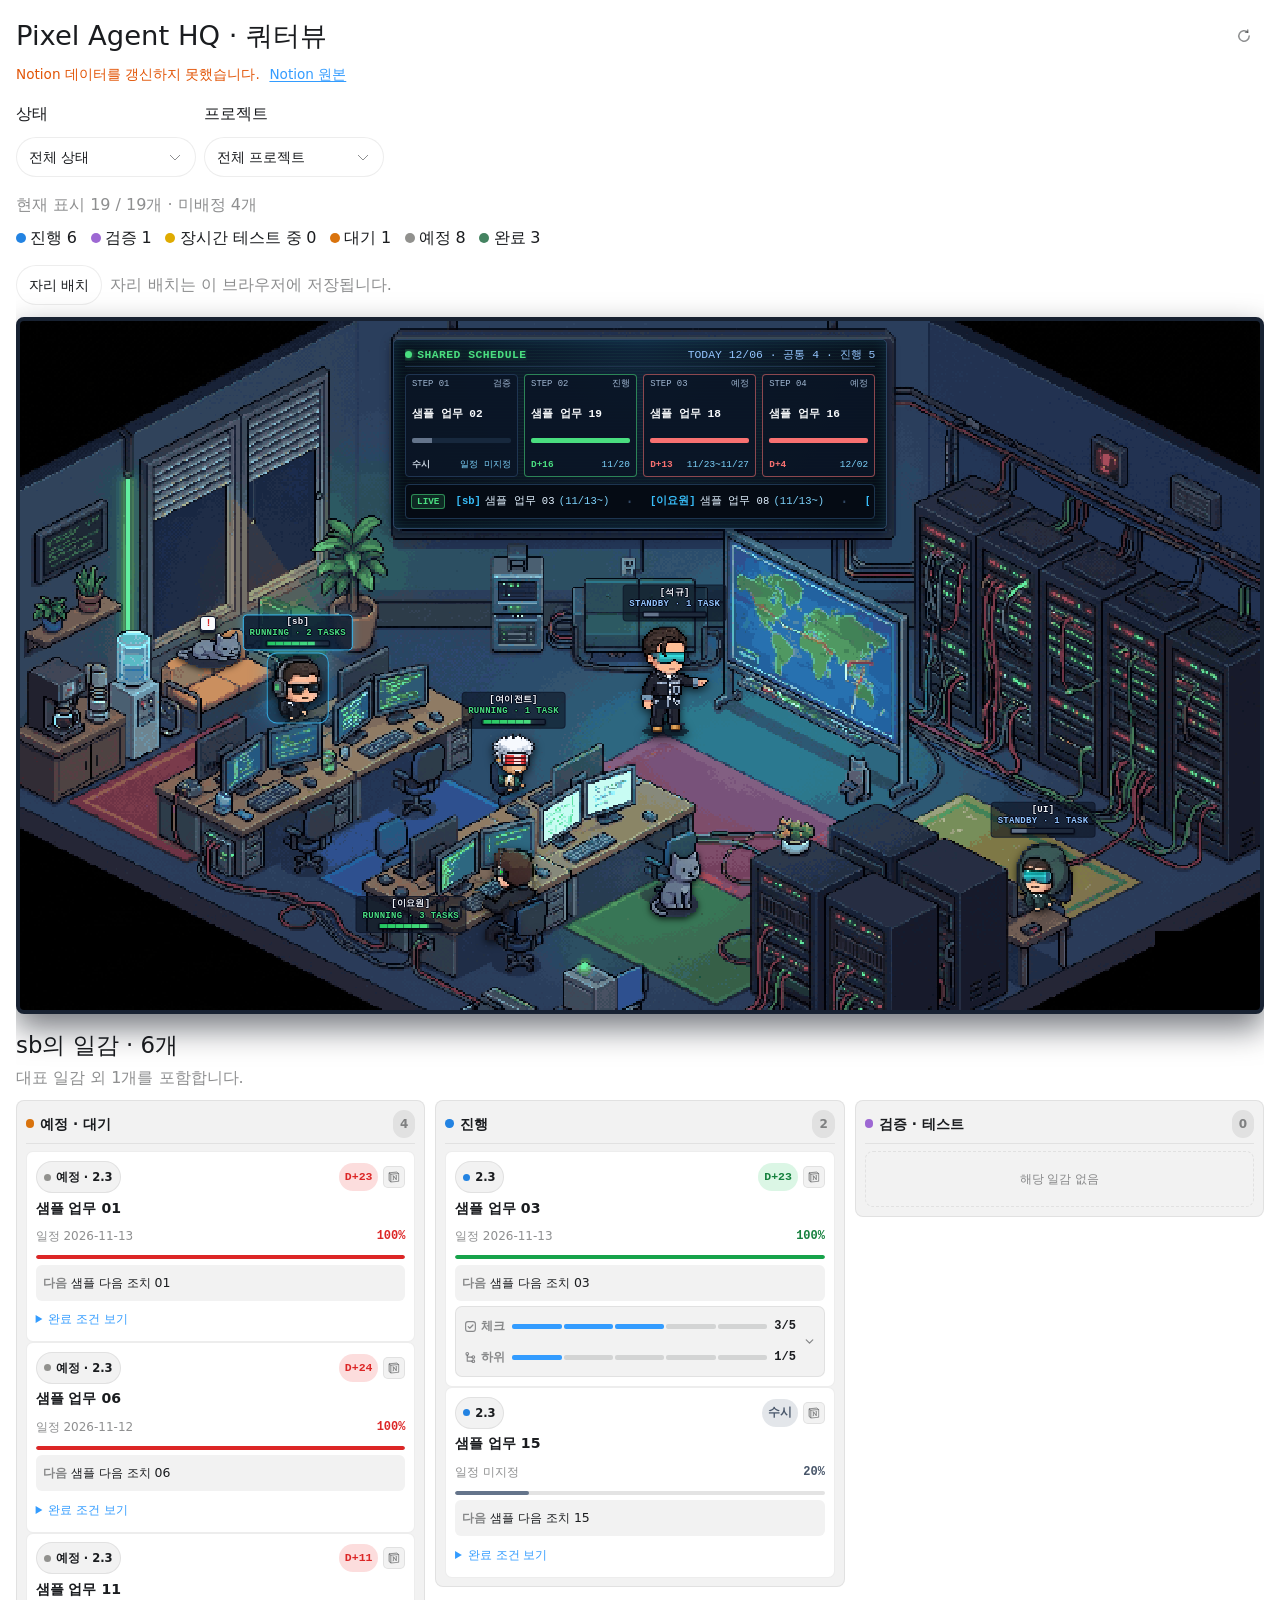
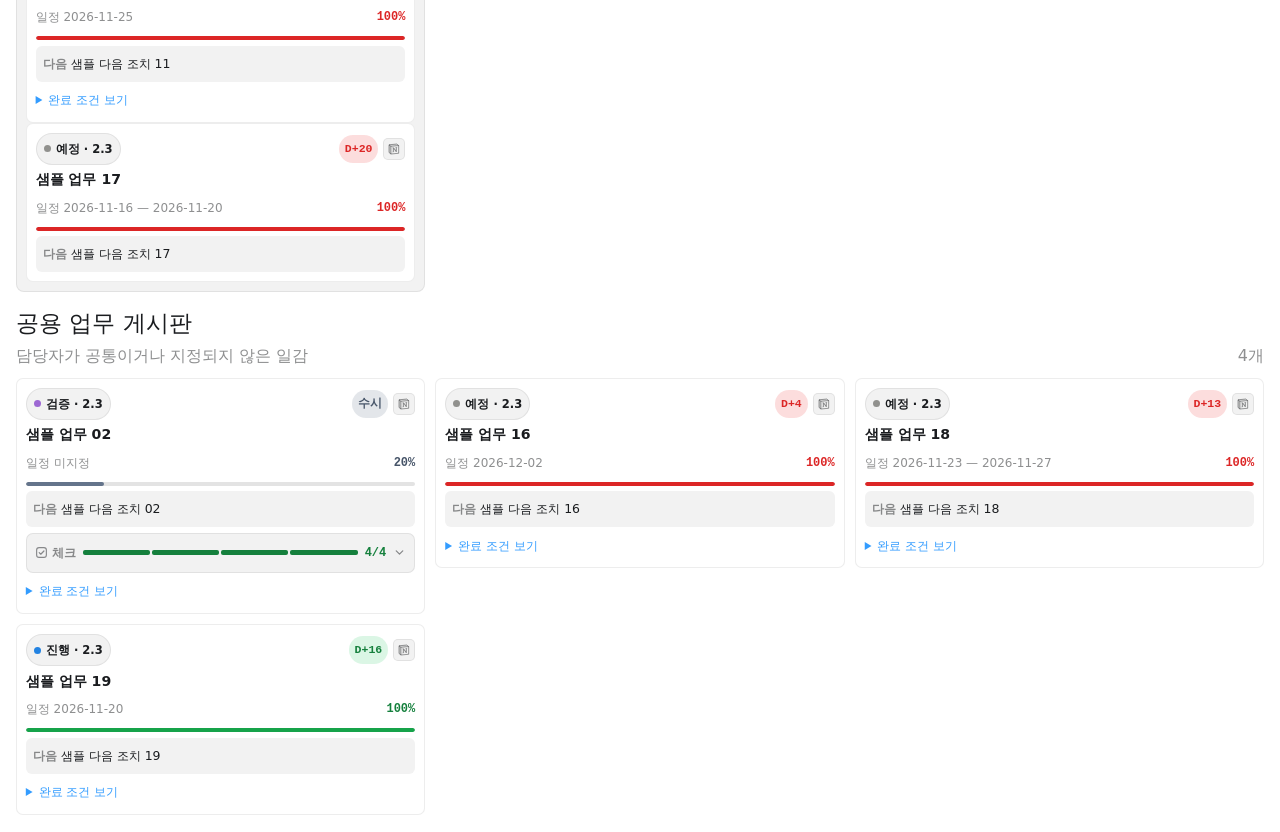
==== commit 60100e3b: "refactor(shell): extract html and css templates and prune unused host styles" ====
--- a/index.html
+++ b/index.html
@@ -23,14 +23,14 @@
 &lt;meta name=&quot;referrer&quot; content=&quot;no-referrer&quot;&gt;
 &lt;meta http-equiv=&quot;Content-Security-Policy&quot; content=&quot;default-src 'none'; script-src 'unsafe-inline'; style-src 'unsafe-inline'; img-src 'self' data:; font-src 'self'; connect-src 'self' https://api.notion.com; frame-src 'none'; object-src 'none'; base-uri 'none'; form-action 'none'&quot;&gt;
 &lt;title&gt;Pixel Agent HQ&lt;/title&gt;
-&lt;style&gt;:root {
+
+&lt;style&gt;
+:root {
   color-scheme: light dark;
   background-color: var(
     --background,
     var(--color-background-primary, light-dark(rgb(255 255 255), rgb(24 24 24)))
   ) !important;
-
-  /* Agent-facing contract; keep in sync with SKILL.md. */
   --background: var(
     --color-background-primary,
     light-dark(rgb(255 255 255), rgb(24 24 24))
@@ -102,19 +102,6 @@
   );
   --font-size-base: var(--font-text-md-size, 16px);
   --blue: light-dark(rgb(51 156 255), rgb(51 156 255));
-  --orange: light-dark(rgb(226 85 7), rgb(251 106 34));
-  --green: light-dark(rgb(0 162 64), rgb(64 201 119));
-  --red: light-dark(rgb(224 46 42), rgb(255 103 100));
-  --purple: light-dark(rgb(146 79 247), rgb(173 123 249));
-  --yellow: light-dark(rgb(255 195 0), rgb(255 210 64));
-  --viz-series-1: var(--primary);
-  --viz-series-2: light-dark(rgb(243 136 59), rgb(245 154 86));
-  --viz-series-3: light-dark(rgb(93 201 119), rgb(116 213 139));
-  --viz-series-4: light-dark(rgb(235 119 177), rgb(240 143 192));
-  --viz-series-5: light-dark(rgb(155 121 236), rgb(170 145 239));
-  --viz-series-6: light-dark(rgb(58 185 177), rgb(90 203 194));
-
-  /* Internal implementation variables; not part of the agent contract. */
   --font-sans:
     -apple-system-body, ui-sans-serif, -apple-system, system-ui, &quot;Segoe UI&quot;,
     Helvetica, &quot;Apple Color Emoji&quot;, Arial, sans-serif, &quot;Segoe UI Emoji&quot;,
@@ -123,7 +110,6 @@
     ui-monospace, SFMono-Regular, &quot;SF Mono&quot;, Menlo, Consolas, &quot;Liberation Mono&quot;,
     monospace;
   --font-size-normal: max(11px, var(--font-size-base));
-  --font-size-tooltip: calc(var(--font-size-base) - 1px);
   --font-size-small: max(11px, calc(var(--font-size-base) - 2px));
   --font-size-h1: calc(var(--font-size-normal) * 1.7142857143);
   --font-size-h2: calc(var(--font-size-normal) * 1.4285714286);
@@ -132,29 +118,14 @@
   --font-weight-medium: 500;
   --icon-size: 16px;
   --line-height-normal: calc(var(--font-size-normal) * 1.5);
-  --line-height-tooltip: calc(var(--font-size-tooltip) * 1.4285714286);
   --line-height-small: calc(var(--font-size-small) + 4px);
   --corner-shape: round;
   --radius: var(--border-radius-lg, 8px);
   --radius-sm: calc(var(--radius) * 0.5);
   --radius-md: calc(var(--radius) * 0.75);
   --radius-lg: var(--radius);
-  --radius-2xl: calc(var(--radius) * 2);
   --radius-full: 9999px;
   --shadow-sm: 0 1px 2px -1px rgb(0 0 0 / 8%);
-  --checkmark-image: url(&quot;data:image/svg+xml,%3Csvg xmlns='http://www.w3.org/2000/svg' viewBox='0 0 17 17'%3E%3Cpath d='M12.8961 3.64101C13.1297 3.41418 13.4984 3.37523 13.7779 3.56581C14.0571 3.75635 14.1554 4.11331 14.0299 4.41347L13.9615 4.53847L7.71151 13.7045C7.59411 13.8767 7.4063 13.9877 7.19881 14.0072C6.99136 14.0267 6.78564 13.9533 6.63826 13.806L2.88826 10.056L2.79842 9.9457C2.6192 9.67407 2.64927 9.30496 2.88826 9.06581C3.12738 8.82669 3.49647 8.79676 3.76815 8.97597L3.8785 9.06581L7.03084 12.2182L12.8053 3.74941L12.8961 3.64101Z'/%3E%3C/svg%3E&quot;);
-
-  /* Legacy aliases; not part of the current agent contract. */
-  --viz-bg: transparent;
-  --viz-panel: var(--card);
-  --viz-border: var(--border);
-  --viz-text: var(--foreground);
-  --viz-muted: var(--muted-foreground);
-  --viz-accent: var(--primary);
-  --viz-accent-text: var(--primary-foreground);
-  --viz-accent-bg: var(--accent);
-  --viz-font-size: var(--font-size-base);
-  --viz-warning: var(--destructive);
 }
 
 :root[data-theme=&quot;light&quot;] {
@@ -170,7 +141,6 @@
 }
 
 html &gt; body {
-  /* Preserve MCP aliases for older inline renderers without creating :root cycles. */
   --color-background-primary: var(
     --background,
     light-dark(rgb(255 255 255), rgb(24 24 24))
@@ -195,22 +165,16 @@
   font-weight: var(--font-weight-normal);
 }
 
-.cursor-interaction {
-  cursor: var(--cursor-interaction, pointer);
-}
-
 a {
-  color: color-mix(in srgb, var(--viz-accent) 80%, var(--viz-text) 20%);
-  cursor: var(--cursor-interaction, pointer);
-  text-decoration: none;
+  color: var(--primary);
+  text-decoration: underline;
+  text-decoration-thickness: from-font;
   text-underline-offset: 2px;
-  font-weight: inherit;
 }
 
 a:is(:hover, :focus-visible) {
-  text-decoration-line: underline;
-  text-decoration-style: dashed;
-  text-decoration-thickness: 0.5px;
+  color: var(--primary);
+  opacity: 0.85;
 }
 
 h1,
@@ -220,8 +184,9 @@
 h5,
 h6,
 p {
-  margin-block: 0;
-}
+  margin: 0 0 12px 0;
+}
+
 p,
 h1,
 h2,
@@ -229,32 +194,32 @@
 h4,
 h5,
 h6,
-li,
-.table {
-  font-family: var(--font-sans);
+li {
+  overflow-wrap: anywhere;
 }
 
 h1 {
-  font-size: calc(var(--font-size-base) * 1.5);
-  line-height: 1.3333333333;
+  font-size: var(--font-size-h1);
+  line-height: 1.3;
 }
 
 h2 {
-  font-size: calc(var(--font-size-base) * 1.25);
+  font-size: var(--font-size-h2);
+  line-height: 1.3;
+}
+h3 {
+  font-size: var(--font-size-h3);
+  line-height: 1.35;
+}
+h4 {
+  font-size: var(--font-size-normal);
   line-height: 1.4;
 }
-h3 {
-  font-size: calc(var(--font-size-base) * 1.125);
-  line-height: 1.5555555556;
-}
-h4 {
-  font-size: var(--font-size-base);
-  line-height: 1.5;
-}
+
 h5,
 h6 {
-  font-size: var(--font-size-base);
-  line-height: calc(var(--font-size-base) * 1.625);
+  font-size: var(--font-size-small);
+  line-height: var(--line-height-small);
 }
 
 h1,
@@ -264,288 +229,33 @@
 h5,
 h6,
 b,
-strong,
-th {
-  font-weight: 600;
+strong {
+  font-weight: var(--font-weight-medium);
 }
 
 code:not(pre code) {
-  display: inline;
-  padding: 1px 6px;
-  border-radius: var(--radius-sm);
-  corner-shape: var(--corner-shape);
-  background: var(--muted);
+  padding: 2px 5px;
+  border-radius: 6px;
+  background: color-mix(in srgb, var(--foreground) 8%, transparent);
   font-family: var(--font-mono);
-  font-size: 0.92em;
-  overflow-wrap: anywhere;
-  -webkit-box-decoration-break: clone;
-  box-decoration-break: clone;
-  word-break: break-word;
-}
+  font-size: var(--font-size-small);
+}
+
 pre,
 pre code {
   font-family: var(--font-mono);
-  font-size: 12px;
-  line-height: 20px;
-}
-
-.table-responsive {
-  width: 100%;
-  overflow-x: auto;
-  scrollbar-width: thin;
-}
-
-.table {
-  width: 100%;
-  color: var(--foreground);
-  font: inherit;
-  text-align: start;
-  border-collapse: separate;
-  border-spacing: 0;
-  font-size: calc(var(--font-size-base) * 0.875);
-  line-height: calc(var(--font-size-base) * 1.625);
-  font-family: var(--font-sans);
-}
-
-.table :is(th, td) {
-  padding-block: 10px;
-  padding-inline: 0 24px;
-  overflow-wrap: anywhere;
-  border-bottom: 1px solid var(--border);
-  text-align: start;
-  vertical-align: top;
-  border-bottom-color: color-mix(in srgb, var(--foreground) 5%, transparent);
-}
-.table :is(th, td):not(:last-child) {
-  padding-inline-end: calc(var(--font-size-base) * 1.5);
-}
-
-.table-responsive &gt; .table :is(th, td) {
-  overflow-wrap: break-word;
-}
-
-.table :is(th, td):last-child {
-  padding-inline-end: 0;
-}
-
-.table :is(caption, thead th) {
-  font-weight: 600;
-}
-
-.table thead :is(th, td) {
-  border-bottom-color: var(--border-strong, var(--input));
-  padding-block: calc(var(--font-size-base) / 2);
-  line-height: var(--font-size-base);
-}
-
-.table tbody tr:last-child :is(th, td) {
-  border-bottom: 0;
-}
-.table tbody :is(th, td) {
-  padding-block: calc(var(--font-size-base) * 0.625);
-}
-
-.table.table-sm :is(th, td) {
-  padding-block: 8px;
-}
-
-.table.table-sm :is(th, td):not(:last-child) {
-  padding-inline-end: 16px;
-}
-
-.table :is(.text-end, [align=&quot;right&quot;]) {
-  text-align: end;
-  font-variant-numeric: tabular-nums;
-}
-
-.table :is(.text-center, [align=&quot;center&quot;]) {
-  text-align: center;
-}
-
-.table .text-nowrap {
-  white-space: nowrap;
-}
-
-#widget {
-  display: flex;
-  flex-direction: column;
-  gap: 12px;
-  width: 100%;
-  padding: 0;
-  background: transparent !important;
-}
-
-.card {
-  min-width: 0;
-  padding: 12px;
-  overflow: hidden;
-  overflow-wrap: break-word;
-  border-radius: var(--radius-2xl);
-  corner-shape: var(--corner-shape);
-  color: var(--card-foreground);
-  background: var(--card);
-}
-
-.widget {
-  min-width: 0;
-  overflow: hidden;
-  border: 0;
-  border-radius: var(--radius-lg);
-  corner-shape: var(--corner-shape);
-  box-shadow: 0 0 0 0.5px var(--border-strong, var(--border));
-  color: var(--foreground);
-  background: var(--background);
-}
-
-#widget &gt; :not(.card, .widget, .progress) {
-  width: 100% !important;
-  max-width: none !important;
-  margin: 0 !important;
-  padding: 0 !important;
-  border: 0 !important;
-  border-radius: 0 !important;
-  background: transparent !important;
-  box-shadow: none !important;
-}
-
-.tooltip {
-  position: fixed;
-  z-index: 50;
-  top: 0;
-  left: 0;
-  width: max-content;
-  max-width: min(
-    20rem,
-    var(--tooltip-available-width, calc(100vw - 10px)),
-    calc(100vw - 10px)
-  );
-  max-height: min(
-    var(--tooltip-available-height, calc(100vh - 10px)),
-    calc(100vh - 10px)
-  );
-  border: 1px solid var(--border);
-  corner-shape: var(--corner-shape);
-  overflow-wrap: break-word;
-  white-space: normal;
-  pointer-events: none;
-  user-select: none;
-  font-family: var(--font-sans);
-  padding: 5px 12px;
-  border-color: color-mix(
-    in oklab,
-    light-dark(var(--primary-foreground), var(--foreground)) 5%,
-    transparent
-  );
-  border-radius: var(--radius-2xl);
-  color: light-dark(var(--primary-foreground), var(--foreground));
-  background: light-dark(var(--foreground), var(--popover));
-  box-shadow: 0 8px 18px rgb(15 23 42 / 20%);
-  letter-spacing: -0.15px;
-  font-size: calc(var(--font-size-base) * 14 / 16);
-  font-size: round(nearest, calc(var(--font-size-base) * 14 / 16), 1px);
-  font-weight: 600;
-  line-height: 18px;
-  text-align: center;
-}
-
-.viz-grid {
-  display: grid;
-  grid-template-columns: repeat(auto-fit, minmax(max(180px, 24%), 1fr));
-  gap: 10px;
-}
-
-.viz-stat {
-  display: flex;
-  flex-direction: column;
-  gap: 2px;
-}
-
-.viz-stat-value {
-  font-size: var(--font-size-h2);
-  font-weight: var(--font-weight-medium);
-  line-height: 1.25;
-}
-
-.viz-row {
-  display: flex;
-  flex-wrap: wrap;
-  align-items: center;
-  gap: 10px;
+  font-size: var(--font-size-small);
 }
 
 hr {
-  width: 100%;
-  height: 1px;
-  margin-block: 6px;
+  height: 0;
   border: 0;
-  background: var(--border);
-}
-
-.nav {
-  display: flex;
-  min-width: 0;
-  align-items: center;
-  gap: 4px;
-}
-
-.progress {
-  display: flex;
-  height: 8px;
-  margin-block: calc((var(--line-height-normal, 1.5em) - 8px) / 2);
-  overflow: hidden;
-  border: 0;
-  border-radius: var(--radius-full);
-  background: var(--muted);
-}
-
-.progress-bar:only-child {
-  border-radius: var(--radius-full);
-}
-
-.progress-bar {
-  height: 100%;
-  flex-shrink: 0;
-  border: 0;
-  background: var(--viz-series-1);
-}
-
-.viz-badge {
-  display: inline-flex;
-  align-items: center;
-  padding: 4px 8px;
-  border-radius: var(--radius-sm);
-  color: color-mix(in srgb, var(--foreground) 40%, var(--muted-foreground));
-  background: color-mix(in srgb, var(--foreground) 5%, transparent);
-  font-family: var(--font-sans);
-  font-size: calc(var(--font-size-base) * 14 / 16);
-  font-size: round(nearest, calc(var(--font-size-base) * 14 / 16), 1px);
-  font-weight: var(--font-weight-normal);
-  line-height: 1;
-}
-
-small,
-.text-small {
-  font-size: var(--font-size-small);
-  line-height: var(--line-height-small);
-}
-
-.text-muted {
-  color: var(--muted-foreground);
+  border-top: 1px solid var(--border);
+  margin: 16px 0;
 }
 
 .tabular-nums {
   font-variant-numeric: tabular-nums;
-}
-
-.sr-only {
-  position: absolute;
-  width: 1px;
-  height: 1px;
-  padding: 0;
-  overflow: hidden;
-  clip: rect(0, 0, 0, 0);
-  white-space: nowrap;
-  border: 0;
 }
 
 .viz-controls {
@@ -565,31 +275,17 @@
   margin-bottom: 0;
 }
 
-.viz-controls &gt; .form-label &gt; :is(.form-control, .form-range, .form-select) {
+.viz-controls &gt; .form-label &gt; .form-select {
   grid-column: 1 / -1;
 }
 
 .btn,
-.nav-link,
-.form-check-input,
-.form-control,
-.form-range,
 .form-select {
   font: inherit;
+  vertical-align: middle;
 }
 
-/* Match inline alignment without overriding a containing flex or grid layout. */
-.btn,
-.nav-link,
-.form-control,
-.form-select,
-.form-range,
-.form-check {
-  vertical-align: middle;
-}
-
-.btn,
-.nav-link {
+.btn {
   --btn-size: calc(12px + 2 * var(--control-spacing, 12px));
   appearance: button;
   display: inline-flex;
@@ -599,9 +295,8 @@
   justify-content: center;
   gap: 4px;
   margin: 0;
-  padding: 0 8px;
   -webkit-app-region: no-drag;
-  border: 1px solid var(--input);
+  border: 1px solid var(--border);
   corner-shape: var(--corner-shape);
   cursor: var(--cursor-interaction, pointer);
   text-align: center;
@@ -612,40 +307,14 @@
   font-family: var(--font-sans);
   height: fit-content;
   min-height: var(--btn-size);
-  padding-inline: var(--control-spacing, 12px);
-  border-color: transparent;
+  padding: 0 var(--control-spacing, 12px);
   border-radius: var(--radius-full);
-  color: var(--foreground);
-  background: color-mix(in srgb, var(--foreground) 5%, transparent);
+  color: var(--secondary-foreground);
+  background: var(--secondary);
   font-size: calc(var(--font-size-base) * 14 / 16);
   font-size: round(nearest, calc(var(--font-size-base) * 14 / 16), 1px);
   font-weight: var(--font-weight-normal);
   line-height: 18px;
-}
-
-.btn {
-  border-color: var(--border);
-  color: var(--secondary-foreground);
-  background: var(--secondary);
-}
-
-/* Codex Button size=&quot;compact&quot;; appearance stays with the button variant. */
-.btn-sm {
-  --btn-size: 24px;
-  padding-inline: 8px;
-  font-size: calc(var(--font-size-base) * 12 / 16);
-  font-size: round(nearest, calc(var(--font-size-base) * 12 / 16), 1px);
-  line-height: 16px;
-}
-
-.btn:is(.btn-block, .viz-tile) {
-  inline-size: 100%;
-}
-
-.btn.viz-tile {
-  min-width: 0;
-  overflow-wrap: anywhere;
-  white-space: normal;
 }
 
 a.btn {
@@ -660,372 +329,27 @@
   );
 }
 
-.nav-link:not(:disabled):not([aria-disabled=&quot;true&quot;]):hover {
-  background: color-mix(in srgb, var(--foreground) 10%, transparent);
-}
-
-.btn-primary {
-  border-color: var(--border);
-  color: var(--primary-foreground);
-  background: var(--foreground);
-  background-clip: border-box;
-}
-
-.btn-primary .text-muted {
-  color: color-mix(in srgb, var(--primary-foreground) 50%, transparent);
-}
-
-.btn-primary:not(:disabled):hover {
-  background: color-mix(in srgb, var(--foreground) 80%, transparent);
-  background-clip: border-box;
-}
-
-.btn-ghost {
-  border-color: transparent;
-  color: var(--muted-foreground);
-  background: transparent;
-}
-
-.btn-ghost:not(:disabled):hover {
-  color: var(--muted-foreground);
-  background: light-dark(
-    color-mix(in srgb, var(--foreground) 5.5%, transparent),
-    color-mix(in srgb, var(--foreground) 8%, transparent)
-  );
-}
-
-.nav-pills .nav-link {
-  min-width: 0;
-  border-color: transparent;
-  color: var(--muted-foreground);
-  background: transparent;
-}
-
-.nav-justified .nav-link {
-  flex: 1 1 0;
-  overflow-wrap: anywhere;
-  white-space: normal;
-}
-
-.nav-pills .nav-link.active {
-  color: var(--foreground);
-  background: var(--muted);
-}
-
-/* Shared preview chrome; product styles stay inside each variant. */
-.viz-dotted-background {
-  background-image: radial-gradient(
-    circle,
-    color-mix(in srgb, var(--foreground) 14%, transparent) 0.8px,
-    transparent 0.8px
-  );
-  background-position: center;
-  background-size: 16px 16px;
-}
-
-.viz-carousel {
-  position: relative;
-  min-width: 0;
-}
-
-.viz-carousel:has(&gt; .viz-carousel-controls) {
-  min-height: calc(60px + var(--viz-carousel-picker-height, 0px));
-  padding-bottom: 60px;
-}
-
-.viz-carousel &gt; [data-variant][hidden] {
-  display: none !important;
-}
-
-.viz-carousel &gt; [data-variant] {
-  isolation: isolate;
-}
-
-.viz-carousel-controls {
-  --viz-carousel-hover: light-dark(
-    color-mix(in srgb, var(--foreground) 5.4%, transparent),
-    color-mix(in srgb, var(--foreground) 7.8%, transparent)
-  );
-  position: absolute;
-  z-index: 2;
-  bottom: 8px;
-  left: 50%;
-  display: flex;
-  width: max-content;
-  /* Leave room for the host's design-controls launcher at the trailing edge. */
-  max-width: calc(100% - 96px);
-  align-items: center;
-  gap: 0;
-  padding: 0;
-  border: 1px solid var(--border);
-  border-radius: 16px;
-  color: var(--foreground);
-  background: var(--background);
-  font-family: var(--font-sans);
-  /* Match the settings dropdown chrome independently of the content font size. */
-  font-size: 13px;
-  font-weight: var(--font-weight-normal);
-  line-height: 18px;
-  transform: translateX(-50%);
-  user-select: none;
-}
-
-/* Keep authored mockup button styles out of the shared carousel chrome. */
-.viz-carousel-controls button,
-.viz-carousel-picker &gt; summary {
-  display: flex !important;
-  height: auto !important;
-  min-height: 30px;
-  align-items: center !important;
-  justify-content: center !important;
-  gap: 4px;
-  padding: 0 6px !important;
-  -webkit-app-region: no-drag;
-  border: 0 !important;
-  border-radius: 14px !important;
-  color: inherit !important;
-  background: transparent !important;
-  font: inherit !important;
-  -webkit-tap-highlight-color: transparent;
-}
-
-.viz-carousel-controls &gt; button,
-.viz-carousel-picker &gt; summary {
-  position: relative;
-  isolation: isolate;
-}
-
-.viz-carousel-controls &gt; button {
-  --icon-size: 16px;
-  width: 30px !important;
-  padding: 0 !important;
-}
-
-.viz-carousel-picker &gt; summary {
-  padding-inline: 12px !important;
-}
-
-.viz-carousel-controls .viz-carousel-caret {
-  width: 14px;
-  height: 14px;
-  flex: none;
-  margin: 0;
-  color: inherit;
-  transform: rotate(180deg);
-}
-
-.viz-carousel-controls &gt; button &gt; svg,
-.viz-carousel-controls .viz-carousel-caret,
-.viz-carousel-count {
-  opacity: 0.5;
-}
-
-.viz-carousel-controls &gt; button::before,
-.viz-carousel-picker &gt; summary::before {
-  position: absolute;
-  z-index: -1;
-  inset: 3px;
-  border-radius: 12px;
-  content: &quot;&quot;;
-  pointer-events: none;
-}
-
-.viz-carousel-controls &gt; button:hover::before,
-.viz-carousel-picker &gt; summary:hover::before {
-  background: var(--viz-carousel-hover);
-}
-
-.viz-carousel-controls &gt; button,
-.viz-carousel-controls [data-lucide],
-.viz-carousel-controls .lucide {
-  flex-shrink: 0;
-}
-
-.viz-carousel-picker {
-  min-width: 0;
-}
-
-.viz-carousel-picker &gt; summary {
-  min-width: 0;
-  list-style: none;
-}
-
-.viz-carousel-picker &gt; summary::-webkit-details-marker {
-  display: none;
-}
-
-.viz-carousel-count {
-  flex-shrink: 0;
-  white-space: nowrap;
-}
-
-.viz-carousel-name {
-  min-width: 0;
-  overflow: hidden;
-  text-overflow: ellipsis;
-  white-space: nowrap;
-}
-
-.viz-carousel-options {
-  position: absolute;
-  right: 0;
-  bottom: calc(100% + 4px);
-  left: 0;
-  display: flex;
-  max-height: 240px;
-  flex-direction: column;
-  gap: 2px;
-  overflow: auto;
-  padding: 4px;
-  border: 1px solid var(--border);
-  border-radius: var(--radius-lg);
-  background: var(--background);
-  box-shadow: 0 4px 12px light-dark(rgb(0 0 0 / 6%), rgb(0 0 0 / 25%));
-}
-
-.viz-carousel-options &gt; button {
-  border-radius: max(0px, calc(var(--radius-lg) - 5px)) !important;
-  width: 100% !important;
-  min-height: 28px;
-  justify-content: flex-start !important;
-  padding: 4px 8px !important;
-  font-size: var(--font-size-small) !important;
-  text-align: start;
-  white-space: normal;
-  overflow-wrap: anywhere;
-}
-
-.viz-carousel-options &gt; [aria-current=&quot;true&quot;],
-.viz-carousel-options &gt; button:hover {
-  background: var(--viz-carousel-hover) !important;
-}
-
-.btn:disabled,
-.nav-link:disabled,
-.nav-link[aria-disabled=&quot;true&quot;] {
+.btn:disabled {
   cursor: not-allowed;
   opacity: 0.4;
 }
 
-[data-lucide] {
-  stroke-width: 1.6;
+.btn:is([aria-pressed=&quot;true&quot;], [aria-selected=&quot;true&quot;], .is-selected) {
+  border-color: transparent;
+  color: var(--primary-foreground);
+  background: var(--blue);
+}
+
+.btn:focus-visible {
+  outline-offset: 2px;
+  outline: none;
+  box-shadow: 0 0 0 2px var(--ring);
 }
 
 .form-label {
   display: block;
   margin-bottom: 6px;
   color: var(--foreground);
-}
-
-.form-control {
-  display: block;
-  width: 100%;
-  padding: 0 8px;
-  outline: none;
-  border: 1px solid var(--input);
-  corner-shape: var(--corner-shape);
-  color: var(--foreground);
-  font-family: var(--font-sans);
-  height: calc(12px + 2 * var(--control-spacing, 12px));
-  min-height: calc(12px + 2 * var(--control-spacing, 12px));
-  padding-inline: calc(4px + var(--control-spacing, 12px) / 2);
-  border-color: var(--input);
-  border-radius: var(--radius-md);
-  background: color-mix(in srgb, var(--popover) 96%, transparent);
-  font-size: calc(var(--font-size-base) * 14 / 16);
-  font-size: round(nearest, calc(var(--font-size-base) * 14 / 16), 1px);
-  font-weight: var(--font-weight-normal);
-  line-height: 1.4285714286;
-}
-.form-control:is(
-  [type=&quot;file&quot;],
-  [type=&quot;date&quot;],
-  [type=&quot;datetime-local&quot;],
-  [type=&quot;month&quot;],
-  [type=&quot;week&quot;],
-  [type=&quot;color&quot;]
-) {
-  height: calc(12px + 2 * var(--control-spacing, 12px));
-  min-height: calc(12px + 2 * var(--control-spacing, 12px));
-  line-height: 18px;
-}
-.form-control:is(
-  [type=&quot;date&quot;],
-  [type=&quot;datetime-local&quot;],
-  [type=&quot;month&quot;],
-  [type=&quot;week&quot;]
-) {
-  padding-inline: var(--control-spacing, 12px);
-}
-
-.form-control::placeholder {
-  color: var(--muted-foreground);
-}
-
-.form-control[type=&quot;file&quot;] {
-  overflow: hidden;
-  cursor: var(--cursor-interaction, pointer);
-  padding: 0;
-}
-
-.form-control[type=&quot;file&quot;]::file-selector-button {
-  padding: 0 8px;
-  border: 0;
-  border-right: 1px solid var(--input);
-  color: var(--secondary-foreground);
-  background: var(--secondary);
-  cursor: inherit;
-  font: inherit;
-  min-height: calc(10px + 2 * var(--control-spacing, 12px));
-  padding-inline: var(--control-spacing, 12px);
-  margin-inline-end: var(--control-spacing, 12px);
-}
-
-.form-control[type=&quot;file&quot;]:not(:disabled):hover::file-selector-button {
-  background: color-mix(in srgb, var(--foreground) 6%, var(--secondary));
-}
-
-.form-control-color[type=&quot;color&quot;] {
-  width: 40px;
-  height: calc(12px + 2 * var(--control-spacing, 12px));
-  padding: 3px;
-  cursor: var(--cursor-interaction, pointer);
-}
-
-.form-control-color[type=&quot;color&quot;]::-webkit-color-swatch-wrapper {
-  padding: 0;
-}
-
-.form-control-color[type=&quot;color&quot;]::-webkit-color-swatch {
-  border: 0;
-  border-radius: calc(var(--radius-lg) - 4px);
-  corner-shape: var(--corner-shape);
-}
-
-textarea.form-control {
-  height: auto;
-  resize: vertical;
-  min-height: 96px;
-  padding: 8px 10px;
-}
-
-.form-control:focus-visible {
-  border-color: var(--ring);
-  box-shadow: none;
-}
-.form-control:disabled {
-  color: var(--muted-foreground);
-  background: color-mix(in srgb, var(--foreground) 5%, transparent);
-  opacity: 1;
-}
-.form-control[aria-invalid=&quot;true&quot;] {
-  border-color: var(--red);
-  box-shadow: 0 0 0 2px color-mix(in srgb, var(--red) 20%, transparent);
-}
-
-.form-control:disabled,
-.form-select:disabled {
-  cursor: not-allowed;
 }
 
 .form-select {
@@ -1035,9 +359,7 @@
   height: fit-content;
   min-height: calc(12px + 2 * var(--control-spacing, 12px));
   margin: 0;
-  /* The secondary icon role is 14px at compact density and 16px at web density. */
   --icon-size: calc(10px + var(--control-spacing, 12px) / 2);
-  /* Settings dropdowns retain a 12px inset and a 4px text-to-chevron gap. */
   padding: 0 calc(16px + var(--icon-size)) 0 12px;
   outline: none;
   border: 1px solid var(--border);
@@ -1089,277 +411,14 @@
 .form-select:focus-visible {
   box-shadow: 0 0 0 2px var(--ring);
 }
+
 .form-select:disabled {
+  cursor: not-allowed;
   opacity: 0.4;
 }
 
-.form-check {
-  display: flex;
-  min-height: calc(12px + 2 * var(--control-spacing, 12px));
-  align-items: center;
-  gap: 6px;
-}
-
-.form-check-input {
-  appearance: none;
-  width: 14px;
-  height: 14px;
-  flex: 0 0 auto;
-  margin: 0;
-  border: 1px solid var(--input);
-  color: var(--primary-foreground);
-  background-color: transparent;
-  cursor: var(--cursor-interaction, default);
-  transition:
-    background-color 150ms,
-    border-color 150ms,
-    box-shadow 150ms;
-}
-
-.form-check:not(.form-switch) .form-check-input[type=&quot;checkbox&quot;] {
-  corner-shape: round;
-  box-shadow: var(--shadow-sm);
-  position: relative;
-  width: calc(10px + var(--control-spacing, 12px) / 2);
-  height: calc(10px + var(--control-spacing, 12px) / 2);
-  border-color: var(--border-strong, var(--input));
-  border-radius: calc(var(--radius-sm) / 2);
-  background-color: transparent;
-  color: var(--foreground);
-}
-
-.form-check:not(.form-switch)
-  .form-check-input:not(:disabled):not(:checked):hover {
-  background-color: var(--card);
-}
-
-.form-check:not(.form-switch)
-  .form-check-input[type=&quot;checkbox&quot;]:is(:checked, :indeterminate) {
-  border-color: var(--border-strong, var(--input));
-  background-color: color-mix(in srgb, var(--popover) 96%, transparent);
-}
-
-.form-check:not(.form-switch)
-  .form-check-input[type=&quot;checkbox&quot;]:checked::before {
-  display: block;
-  width: 100%;
-  height: 100%;
-  background: var(--primary-foreground);
-  content: &quot;&quot;;
-  mask: var(--checkmark-image) center / 12px 12px no-repeat;
-  background-color: var(--foreground);
-}
-.form-check:not(.form-switch)
-  .form-check-input[type=&quot;checkbox&quot;]:indeterminate::before {
-  position: absolute;
-  inset: 0;
-  display: block;
-  width: 65%;
-  height: 6.65%;
-  margin: auto;
-  border-radius: var(--radius-full);
-  background: var(--foreground);
-  mask: none;
-  content: &quot;&quot;;
-}
-
-.form-check-input[type=&quot;radio&quot;] {
-  border-radius: var(--radius-full);
-  width: 16px;
-  height: 16px;
-  border: 0;
-  box-shadow: inset 0 0 0 1px var(--input);
-}
-
-.form-check-input[type=&quot;radio&quot;]:checked {
-  border: 0;
-  background: radial-gradient(
-    circle,
-    var(--primary-foreground) 0 3px,
-    var(--foreground) 3px
-  );
-  box-shadow: none;
-}
-
-.form-check:not(.form-switch) .form-check-input:focus-visible {
-  outline: 2px solid var(--ring);
-  outline-offset: 2px;
-}
-.form-check:not(.form-switch) .form-check-input[type=&quot;checkbox&quot;]:focus-visible {
-  border-color: var(--ring);
-  outline: none;
-  box-shadow: 0 0 0 2px var(--ring);
-}
-
-.form-check:not(.form-switch) .form-check-input:disabled {
-  cursor: not-allowed;
-  pointer-events: none;
-}
-
-.form-check:not(.form-switch) .form-check-input:disabled + .form-check-label {
-  cursor: not-allowed;
-}
-.form-check:not(.form-switch) .form-check-input[type=&quot;radio&quot;]:disabled,
-.form-check:not(.form-switch)
-  .form-check-input[type=&quot;radio&quot;]:disabled
-  + .form-check-label {
-  opacity: 0.5;
-}
-
-.form-switch .form-check-input:disabled,
-.form-switch .form-check-input:disabled + .form-check-label {
-  cursor: not-allowed;
-  opacity: 0.6;
-}
-
-.form-check-label {
-  color: var(--foreground);
-  cursor: var(--cursor-interaction, default);
-}
-
-.form-switch .form-check-input {
-  position: relative;
-  width: 32px;
-  height: 20px;
-  border: 0;
-  border-radius: var(--radius-full);
-  background: var(--muted);
-  box-shadow: none;
-  transition: background-color 200ms cubic-bezier(0, 0, 0.2, 1);
-}
-
-.form-switch .form-check-input::before {
-  position: absolute;
-  top: 50%;
-  left: 0;
-  width: 16px;
-  height: 16px;
-  box-sizing: border-box;
-  border: 1px solid light-dark(var(--primary-foreground), var(--foreground));
-  border-radius: var(--radius-full);
-  box-shadow: var(--shadow-sm);
-  content: &quot;&quot;;
-  transform: translate(2px, -50%);
-  transition: transform 200ms cubic-bezier(0, 0, 0.2, 1);
-  border-color: #fff;
-  background: #fff;
-}
-
-.form-switch .form-check-input:checked {
-  background: var(--blue);
-}
-
-.form-switch .form-check-input:checked::before {
-  transform: translate(14px, -50%);
-}
-
-.form-switch .form-check-input:focus-visible {
-  box-shadow: 0 0 0 2px var(--ring);
-  outline: none;
-}
-
-.form-range {
-  appearance: none;
-  display: block;
-  width: 100%;
-  flex: 1;
-  margin: 0;
-  padding: 0;
-  border: 0;
-  accent-color: var(--primary);
-  height: calc(12px + 2 * var(--control-spacing, 12px));
-  min-height: calc(12px + 2 * var(--control-spacing, 12px));
-  outline: none;
-  border-radius: var(--radius-full);
-  color: var(--foreground);
-  background: transparent;
-}
-
-.form-range::-webkit-slider-runnable-track {
-  background: var(--form-range-track, var(--border));
-  height: 2px;
-  border-radius: var(--radius-full);
-}
-
-.form-range::-webkit-slider-thumb {
-  appearance: none;
-  width: 20px;
-  height: 20px;
-  border: 1px solid var(--border);
-  border-radius: var(--radius-full);
-  margin-top: -9px;
-  border-color: transparent;
-  background: currentColor;
-  box-shadow: var(--shadow-sm);
-}
-
-/* Outline the native track and thumb, preserving the larger input hit area. */
-.form-range:focus-visible::-webkit-slider-runnable-track {
-  outline: 2px auto Highlight;
-  outline-color: -webkit-focus-ring-color;
-}
-
-.form-range::-moz-range-track {
-  background: var(--form-range-track, var(--border));
-  height: 2px;
-  border-radius: var(--radius-full);
-}
-
-.form-range::-moz-range-thumb {
-  width: 20px;
-  height: 20px;
-  border: 1px solid var(--border);
-  border-radius: var(--radius-full);
-  border-color: transparent;
-  background: currentColor;
-  box-shadow: var(--shadow-sm);
-}
-
-.form-range:focus-visible::-moz-range-thumb {
-  outline: 2px solid Highlight;
-  outline-offset: 2px;
-}
-
-.form-range:disabled {
-  opacity: 1;
-  cursor: default;
-}
-
-.btn:not(.btn-primary, .viz-tile):is(
-  [aria-pressed=&quot;true&quot;],
-  [aria-selected=&quot;true&quot;],
-  .is-selected
-) {
-  border-color: transparent;
-  color: var(--primary-foreground);
-  background: var(--blue);
-}
-
-.btn.viz-tile:is([aria-pressed=&quot;true&quot;], [aria-selected=&quot;true&quot;], .is-selected) {
-  border-color: var(--primary);
-  box-shadow: inset 0 0 0 1px var(--primary);
-}
-
-.btn:focus-visible,
-.nav-link:focus-visible {
-  outline-offset: 2px;
-  outline: none;
-  box-shadow: 0 0 0 2px var(--ring);
-}
-
-.viz-carousel-controls :is(button, summary):focus-visible {
-  outline: 2px solid var(--ring) !important;
-  outline-offset: 2px !important;
-}
-
-/* Web recipes are the default, including on renderers without inline style queries. */
 @supports (border-radius: if(style(--corner-shape: round): 1px; else: 2px)) {
-  /* Match the host's proportional text-sm scale at every text preference. */
-  .tooltip,
-  .viz-badge,
   .btn,
-  .nav-link,
-  .form-control,
   .form-select {
     font-size: if(
       style(--corner-shape: round): round(
@@ -1369,60 +428,20 @@
         );
         else: round(nearest, calc(var(--font-size-base) * 13 / 14), 1px)
     );
-  }
-
-  .btn-sm {
-    font-size: if(
-      style(--corner-shape: round): round(
-          nearest,
-          calc(var(--font-size-base) * 12 / 16),
-          1px
-        );
-        else: round(nearest, calc(var(--font-size-base) * 12 / 14), 1px)
-    );
-  }
-
-  .btn,
-  .nav-link,
-  .form-select {
     border-radius: if(
       style(--corner-shape: round): var(--radius-full); else: var(--radius-lg)
     );
   }
-
-  .form-check:not(.form-switch) .form-check-input[type=&quot;checkbox&quot;] {
-    border-radius: if(
-      style(--corner-shape: round): calc(var(--radius-sm) / 2);
-        else: calc(var(--radius-lg) * 0.4)
-    );
-  }
-
-  .tooltip {
-    font-weight: if(
-      style(--corner-shape: round): 600; else: var(--font-weight-normal)
-    );
-  }
 }
 
 @media (pointer: coarse) {
-  .viz-carousel:has(&gt; .viz-carousel-controls) {
-    min-height: calc(76px + var(--viz-carousel-picker-height, 0px));
-    padding-bottom: 76px;
-  }
-
   .btn,
-  .nav-link,
-  .viz-carousel-controls button,
-  .viz-carousel-picker &gt; summary,
-  .form-control,
   .form-select {
     --btn-size: 44px;
     min-width: 44px;
     min-height: 44px;
   }
 
-  /* Keep small-screen WebKit from zooming when a text field receives focus. */
-  .form-control,
   .form-select {
     font-size: max(16px, calc(var(--font-size-base) * 14 / 16));
     font-size: max(
@@ -1430,76 +449,6 @@
       round(nearest, calc(var(--font-size-base) * 14 / 16), 1px)
     );
   }
-  .form-control:is(
-    [type=&quot;file&quot;],
-    [type=&quot;date&quot;],
-    [type=&quot;datetime-local&quot;],
-    [type=&quot;month&quot;],
-    [type=&quot;week&quot;],
-    [type=&quot;time&quot;],
-    [type=&quot;color&quot;]
-  ) {
-    height: 44px;
-    min-height: 44px;
-    font-size: max(16px, calc(var(--font-size-base) * 14 / 16));
-    font-size: max(
-      16px,
-      round(nearest, calc(var(--font-size-base) * 14 / 16), 1px)
-    );
-  }
-
-  .form-control[type=&quot;file&quot;]::file-selector-button {
-    min-width: 44px;
-    min-height: 44px;
-  }
-
-  .form-control-color[type=&quot;color&quot;] {
-    width: 44px;
-    height: 44px;
-  }
-
-  .form-control:is(
-    [type=&quot;date&quot;],
-    [type=&quot;datetime-local&quot;],
-    [type=&quot;month&quot;],
-    [type=&quot;time&quot;],
-    [type=&quot;week&quot;]
-  ) {
-    min-width: 0;
-    max-width: 100%;
-    padding-block: 8px;
-  }
-
-  .form-check {
-    min-height: 44px;
-    padding-inline: 15px;
-  }
-
-  .form-check-input {
-    position: relative;
-  }
-
-  .form-check-input::after {
-    position: absolute;
-    top: 50%;
-    left: 50%;
-    width: 44px;
-    height: 44px;
-    content: &quot;&quot;;
-    transform: translate(-50%, -50%);
-  }
-
-  .form-check-label {
-    display: inline-flex;
-    min-width: 44px;
-    min-height: 44px;
-    align-items: center;
-  }
-
-  .form-range {
-    height: 44px;
-    touch-action: pan-y;
-  }
 }
 
 svg {
@@ -1508,26 +457,10 @@
   height: auto;
 }
 
-#widget &gt; svg {
-  width: 100%;
-}
-
-/* Model-authored chart rules can otherwise stretch icons after these styles load. */
-svg.lucide {
-  display: block;
-  width: var(--icon-size) !important;
-  height: var(--icon-size) !important;
-  flex: none;
-  margin: 0 !important;
-  stroke-width: 1.6;
-}
-
-.text-warning,
-.text-destructive {
-  color: var(--destructive);
-}
-
-html&gt;body{padding:0}&lt;/style&gt;
+html&gt;body {
+  padding: 0;
+}
+&lt;/style&gt;
 &lt;/head&gt;
 &lt;body&gt;
 &lt;script type=&quot;application/json&quot; id=&quot;codex-visualization-widget-state&quot;&gt;__CODEX_VISUALIZATION_WIDGET_STATE__&lt;/script&gt;
@@ -1546,11 +479,9 @@
   );
   const initialGlobals = parse(initialStateElement?.textContent ?? &quot;{}&quot;);
   initialStateElement?.remove();
-  /** @type {Record&lt;string, unknown&gt; | null} */
   let state = initialGlobals.widgetState ?? null;
   const statePersistence = initialGlobals.statePersistence ?? &quot;none&quot;;
   let nextStateRequestId = 0;
-  /** @type {Map&lt;number, { resolve: () =&gt; void; reject: (error: Error) =&gt; void; timeout: ReturnType&lt;typeof globalThis.setTimeout&gt;; serializedState: string }&gt;} */
   const pendingStateWrites = new Map();
   const persistenceError = () =&gt;
     Object.assign(
@@ -1560,12 +491,7 @@
         data: { code: &quot;widget_state_persistence_failed&quot;, retryable: false },
       },
     );
-  /**
-   * @param {object} prototype
-   * @param {string} property
-   */
   const getPrototypeGetter = (prototype, property) =&gt; {
-    // oxlint-disable-next-line typescript/unbound-method -- invoked through captured Reflect.apply
     const getter = Object.getOwnPropertyDescriptor(prototype, property)?.get;
     if (getter == null) {
       throw new Error(`Missing ${property} getter`);
@@ -1575,15 +501,10 @@
   const getMessageData = getPrototypeGetter(MessageEvent.prototype, &quot;data&quot;);
   const getMessagePorts = getPrototypeGetter(MessageEvent.prototype, &quot;ports&quot;);
   const getMessageSource = getPrototypeGetter(MessageEvent.prototype, &quot;source&quot;);
-  // oxlint-disable-next-line typescript/unbound-method -- captured before the untrusted fragment runs
   const addHostMessageListener = MessagePort.prototype.addEventListener;
-  // oxlint-disable-next-line typescript/unbound-method -- captured before the untrusted fragment runs
   const postHostMessage = MessagePort.prototype.postMessage;
-  // oxlint-disable-next-line typescript/unbound-method -- captured before the untrusted fragment runs
   const startHostPort = MessagePort.prototype.start;
-  // oxlint-disable-next-line typescript/unbound-method -- captured before the untrusted fragment runs
   const stopMessagePropagation = Event.prototype.stopImmediatePropagation;
-  /** @type {MessagePort | null} */
   let hostPort = null;
   const postToHost = (type, payload) =&gt; {
     if (hostPort != null) {
@@ -1595,16 +516,6 @@
       postToHost(&quot;open-external&quot;, { href });
     }
   };
-  const sendFollowUpMessage = ({ context, prompt, title }) =&gt; {
-    if (globalThis.navigator.userActivation?.isActive === true) {
-      postToHost(&quot;follow-up&quot;, { context, prompt, title });
-    }
-    return Promise.resolve();
-  };
-  /**
-   * @param {Record&lt;string, unknown&gt; | ((previous: Record&lt;string, unknown&gt; | null) =&gt; Record&lt;string, unknown&gt;)} next
-   * @returns {Promise&lt;void&gt;}
-   */
   const setWidgetState = async (next) =&gt; {
     const nextState = typeof next === &quot;function&quot; ? next(state) : next;
     if (
@@ -1614,20 +525,17 @@
     ) {
       throw new TypeError(&quot;Widget state must be a JSON object&quot;);
     }
-    const inputState = stringify(
-      nextState,
-      (_key, /** @type {unknown} */ value) =&gt; {
-        if (
-          typeof value === &quot;undefined&quot; ||
-          typeof value === &quot;function&quot; ||
-          typeof value === &quot;symbol&quot; ||
-          (typeof value === &quot;number&quot; &amp;&amp; !Number.isFinite(value))
-        ) {
-          throw new TypeError(&quot;Widget state must be a JSON object&quot;);
-        }
-        return value;
-      },
-    );
+    const inputState = stringify(nextState, (_key, value) =&gt; {
+      if (
+        typeof value === &quot;undefined&quot; ||
+        typeof value === &quot;function&quot; ||
+        typeof value === &quot;symbol&quot; ||
+        (typeof value === &quot;number&quot; &amp;&amp; !Number.isFinite(value))
+      ) {
+        throw new TypeError(&quot;Widget state must be a JSON object&quot;);
+      }
+      return value;
+    });
     const parsedState = parse(inputState);
     if (
       parsedState == null ||
@@ -1650,9 +558,7 @@
     if (
       hasOwn(storedState, &quot;imageIds&quot;) &amp;&amp;
       (!isArray(storedState.imageIds) ||
-        storedState.imageIds.some(
-          (/** @type {unknown} */ id) =&gt; typeof id !== &quot;string&quot;,
-        ))
+        storedState.imageIds.some((id) =&gt; typeof id !== &quot;string&quot;))
     ) {
       throw new TypeError(&quot;Widget state imageIds must be an array of strings&quot;);
     }
@@ -1682,44 +588,12 @@
       postToHost(&quot;widget-state-write&quot;, { id, state: serializedState });
     });
   };
-  const mockElement = document.getElementById(&quot;codex-connector-mocks&quot;);
-  const connectorGlobals = {};
-  if (mockElement != null) {
-    const values = new Map(Object.entries(parse(mockElement.textContent)));
-    mockElement.remove();
-    connectorGlobals.visualizationData = {
-      updates: Array.from(values, ([name, value]) =&gt; ({
-        name,
-        revision: 1,
-        state: &quot;ready&quot;,
-        value: { type: &quot;json&quot;, value },
-      })),
-    };
-    connectorGlobals.visualization = {
-      /** @param {string} name @param {(value: unknown) =&gt; void} callback */
-      onData(name, callback) {
-        if (typeof callback !== &quot;function&quot;) {
-          throw new TypeError(&quot;onData requires a callback&quot;);
-        }
-        try {
-          callback(values.get(name));
-        } catch (error) {
-          // oxlint-disable-next-line no-console -- Keep authored callback failures local.
-          console.error(&quot;Live visualization data callback failed&quot;, error);
-        }
-        // A static preview delivers the current fixture once per subscription.
-        return () =&gt; {};
-      },
-    };
-  }
   const syncTheme = () =&gt; {
     const theme = mediaQuery.matches ? &quot;dark&quot; : &quot;light&quot;;
     root.dataset.theme = theme;
     globalThis.openai = {
       ...globalThis.openai,
-      ...connectorGlobals,
       openExternal,
-      sendFollowUpMessage,
       setWidgetState,
       theme,
       visualizationStyleVariables: {},
@@ -1774,7 +648,6 @@
               typeof data === &quot;object&quot; &amp;&amp;
               data?.type === &quot;widget-state-result&quot;
             ) {
-              /** @type {unknown} */
               const id = data.id;
               if (typeof id !== &quot;number&quot;) {
                 return;
@@ -1846,8 +719,7 @@
   });
   new ResizeObserver(sendHeight).observe(document.body);
   syncTheme();
-})();
-&lt;/script&gt;
+})();&lt;/script&gt;
 &lt;div id=&quot;wips-office-root&quot;&gt;
 &lt;script type=&quot;application/json&quot; id=&quot;wips-office-data&quot;&gt;
 {
@@ -2218,14 +1090,6 @@
 &lt;/script&gt;
 &lt;style&gt;
 #wips-office-root {
-  --office-wall: #182232;
-  --office-wall-trim: #2b3b52;
-  --office-floor: #263447;
-  --office-bubble: #0f172a;
-  --office-ink: #e2f1ff;
-  --office-muted: #9fb6d1;
-  --office-cyan: #38bdf8;
-  --office-neon: #4ade80;
   --hq-room-bg: url('[data-uri]');
   --agent-sprite-sb: url('[data-uri]');
   --agent-sprite-lee: url('[data-uri]');
@@ -2238,6 +1102,16 @@
   --agent-mobile-ui: url('[data-uri]');
   --hq-cat-sit: url('[data-uri]');
   --hq-cat-sleep: url('[data-uri]');
+}
+#wips-office-root {
+  --office-wall: #182232;
+  --office-wall-trim: #2b3b52;
+  --office-floor: #263447;
+  --office-bubble: #0f172a;
+  --office-ink: #e2f1ff;
+  --office-muted: #9fb6d1;
+  --office-cyan: #38bdf8;
+  --office-neon: #4ade80;
   color: var(--foreground);
   width: 100%;
   min-width: 0;
@@ -3679,7 +2553,7 @@
         &lt;input class=&quot;form-input&quot; id=&quot;wips-office-datasource-id&quot; type=&quot;text&quot; autocomplete=&quot;off&quot; spellcheck=&quot;false&quot; required placeholder=&quot;xxxxxxxx-xxxx-xxxx-xxxx-xxxxxxxxxxxx&quot;&gt;
       &lt;/label&gt;
       &lt;div class=&quot;connection-actions&quot;&gt;
-        &lt;button class=&quot;sync-button&quot; id=&quot;wips-office-connect-submit&quot; type=&quot;submit&quot;&gt;연결하고 조회&lt;/button&gt;
+        &lt;button class=&quot;sync-button&quot; id=&quot;wips-office-connect-submit&quot; type=&quot;button&quot;&gt;연결하고 조회&lt;/button&gt;
         &lt;button class=&quot;sync-button&quot; id=&quot;wips-office-connect-cancel&quot; type=&quot;button&quot; hidden&gt;닫기&lt;/button&gt;
       &lt;/div&gt;
       &lt;p class=&quot;connection-message&quot; id=&quot;wips-office-connection-message&quot; role=&quot;status&quot; aria-live=&quot;polite&quot;&gt;&lt;/p&gt;
@@ -6208,12 +5082,22 @@
 logoutButton?.addEventListener(&quot;click&quot;, () =&gt; {
 void sessionController.logout();
 });
+const submitConnection = () =&gt; sessionController.connect({
+token: tokenInput?.value || &quot;&quot;,
+dataSourceId: dataSourceIdInput?.value || &quot;&quot;,
+});
 connectionForm?.addEventListener(&quot;submit&quot;, async (event) =&gt; {
 event.preventDefault();
-await sessionController.connect({
-token: tokenInput?.value || &quot;&quot;,
-dataSourceId: dataSourceIdInput?.value || &quot;&quot;,
-});
+await submitConnection();
+});
+connectSubmitButton?.addEventListener(&quot;click&quot;, () =&gt; {
+void submitConnection();
+});
+connectionForm?.addEventListener(&quot;keydown&quot;, (event) =&gt; {
+if (event.key === &quot;Enter&quot;) {
+event.preventDefault();
+void submitConnection();
+}
 });
 if (sessionController.isStaticMode()) {
 window.addEventListener?.(&quot;offline&quot;, () =&gt; sessionController.handleOffline());
@@ -6240,19 +5124,11 @@
   if (!(frame instanceof HTMLIFrameElement)) {
     return;
   }
-  const isShare = document.documentElement.classList.contains(
-    "visualization-share-root",
-  );
   let viewportHeight = globalThis.innerHeight;
-  let sizeFingerprint = null;
-  let sizeWriteTimeout;
-  let lastSize = null;
-  let pendingSize = null;
   const storageKey = `codex:visualization-widget-state-v2:${JSON.stringify([
     globalThis.location.pathname,
     globalThis.location.search,
   ])}`;
-  const sizeStorageKey = `${storageKey}:share-size-v1`;
   const parseState = (serializedState) => {
     if (
       typeof serializedState !== "string" ||
@@ -6262,7 +5138,6 @@
         "Widget state must be a JSON object of at most 16 KiB",
       );
     }
-    /** @type {unknown} */
     const state = JSON.parse(serializedState);
     if (
       state == null ||
@@ -6274,15 +5149,12 @@
       throw new TypeError("Widget state must be a JSON object");
     }
     const storedState = { modelContent: null, privateContent: null, ...state };
-    const canonicalState = JSON.stringify(
-      storedState,
-      (_key, /** @type {unknown} */ value) => {
-        if (typeof value === "number" && !Number.isFinite(value)) {
-          throw new TypeError("Widget state must contain finite numbers");
-        }
-        return value;
-      },
-    );
+    const canonicalState = JSON.stringify(storedState, (_key, value) => {
+      if (typeof value === "number" && !Number.isFinite(value)) {
+        throw new TypeError("Widget state must contain finite numbers");
+      }
+      return value;
+    });
     if (new TextEncoder().encode(canonicalState).length > 16 * 1024) {
       throw new TypeError(
         "Widget state must be a JSON object of at most 16 KiB",
@@ -6303,26 +5175,10 @@
       try {
         state = parseState(savedState);
       } catch {
-        // Invalid saved state does not disable future writes.
       }
     }
   } catch {
     storage = null;
-  }
-  const persistSize = () => {
-    globalThis.clearTimeout(sizeWriteTimeout);
-    if (pendingSize == null) {
-      return;
-    }
-    try {
-      storage?.setItem(sizeStorageKey, pendingSize);
-    } catch {
-      // A denied or full cache must not affect the visualization.
-    }
-    pendingSize = null;
-  };
-  if (isShare) {
-    globalThis.addEventListener("pagehide", persistSize);
   }
   const initialGlobals = {
     widgetState: state,
@@ -6347,7 +5203,6 @@
           ok = true;
         }
       } catch {
-        // Storage denial, quota limits, and invalid state return a failed receipt.
       }
       channel.port1.postMessage({
         type: "widget-state-result",
@@ -6366,32 +5221,7 @@
         return;
       }
       if (height <= 10_000) {
-        const width = isShare && storage != null ? frame.clientWidth : null;
         frame.style.height = Math.ceil(height) + "px";
-        if (isShare && storage != null) {
-          const size = JSON.stringify({
-            fingerprint: sizeFingerprint,
-            width,
-            viewportHeight: globalThis.innerHeight,
-            dark: globalThis.matchMedia("(prefers-color-scheme: dark)").matches,
-            scale: globalThis.devicePixelRatio,
-            height: Math.ceil(height),
-          });
-          if (size !== lastSize) {
-            lastSize = size;
-            pendingSize = size;
-            globalThis.clearTimeout(sizeWriteTimeout);
-            sizeWriteTimeout = globalThis.setTimeout(persistSize, 100);
-          }
-        }
-      }
-      if (isShare) {
-        // Keep unusually tall content accessible without accepting an unbounded height.
-        if (height > 10_000 && Number.parseFloat(frame.style.height) === 0) {
-          frame.style.removeProperty("height");
-        }
-        frame.scrolling = height > 10_000 ? "auto" : "no";
-        document.documentElement.classList.add("visualization-share-ready");
       }
       return;
     }
@@ -6449,18 +5279,6 @@
         anchor.click();
         anchor.remove();
       }
-      return;
-    }
-    if (data.type === "follow-up") {
-      const prompt = data.prompt;
-      if (
-        typeof prompt !== "string" ||
-        globalThis.navigator.userActivation?.isActive !== true
-      ) {
-        return;
-      }
-      const title = data.title;
-      globalThis.prompt(typeof title === "string" ? title : prompt, prompt);
     }
   });
   channel.port1.start();
@@ -6470,7 +5288,7 @@
   }
   globalThis.addEventListener("resize", () => {
     const height = Number.parseFloat(frame.style.height);
-    if (!isShare && (!Number.isFinite(height) || height <= viewportHeight)) {
+    if (!Number.isFinite(height) || height <= viewportHeight) {
       frame.style.removeProperty("height");
     }
     viewportHeight = globalThis.innerHeight;
@@ -6487,7 +5305,6 @@
     },
     { once: true },
   );
-  // Match the trusted bootstrap element, not the same text in an authored title.
   const frameHtml = srcdoc.replace(
     '<script type="application/json" id="codex-visualization-widget-state">__CODEX_VISUALIZATION_WIDGET_STATE__<\/script>',
     () =>
@@ -6495,38 +5312,9 @@
       JSON.stringify(initialGlobals).replaceAll("<", "\\u003c") +
       "<\/script>",
   );
-  if (isShare && storage != null) {
-    // Fingerprint the rendered document, including restored widget state, without
-    // storing its content. This is a layout cache, not a security identity.
-    let hash = 5381;
-    for (let index = 0; index < frameHtml.length; index += 1) {
-      hash = (hash * 33 + frameHtml.charCodeAt(index)) % 4_294_967_296;
-    }
-    sizeFingerprint = hash.toString(36);
-    try {
-      const size = JSON.parse(storage.getItem(sizeStorageKey) ?? "null");
-      if (
-        size?.fingerprint === sizeFingerprint &&
-        size.width === frame.clientWidth &&
-        size.viewportHeight === globalThis.innerHeight &&
-        size.dark ===
-          globalThis.matchMedia("(prefers-color-scheme: dark)").matches &&
-        size.scale === globalThis.devicePixelRatio &&
-        typeof size.height === "number" &&
-        Number.isFinite(size.height) &&
-        size.height >= 0 &&
-        size.height <= 10_000
-      ) {
-        frame.style.height = size.height + "px";
-      }
-    } catch {
-      // Ignore missing or invalid cache entries and measure the live frame.
-    }
-  }
   frame.srcdoc = frameHtml;
   delete frame.dataset.srcdoc;
-})();
-</script>
+})();</script>
 <script type="module" src="./pwa-register.js"></script>
 </body>
 </html>
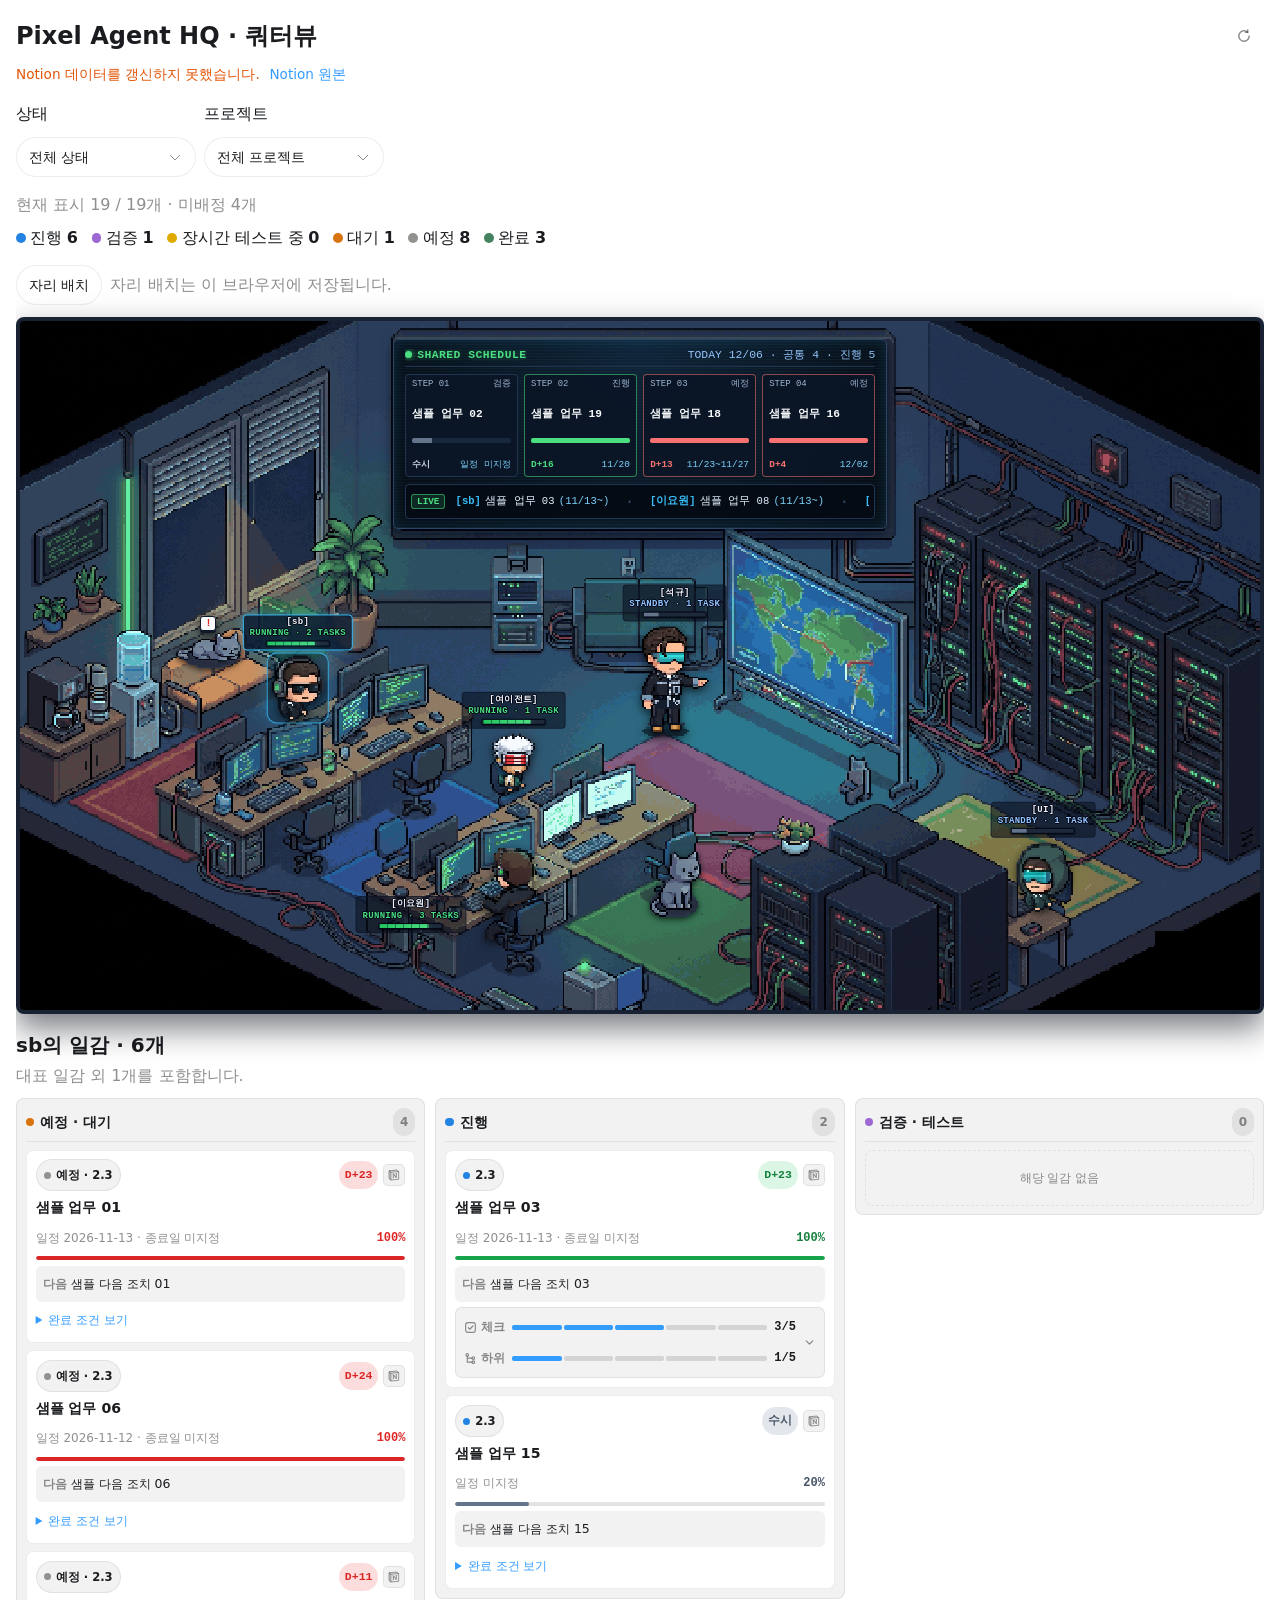
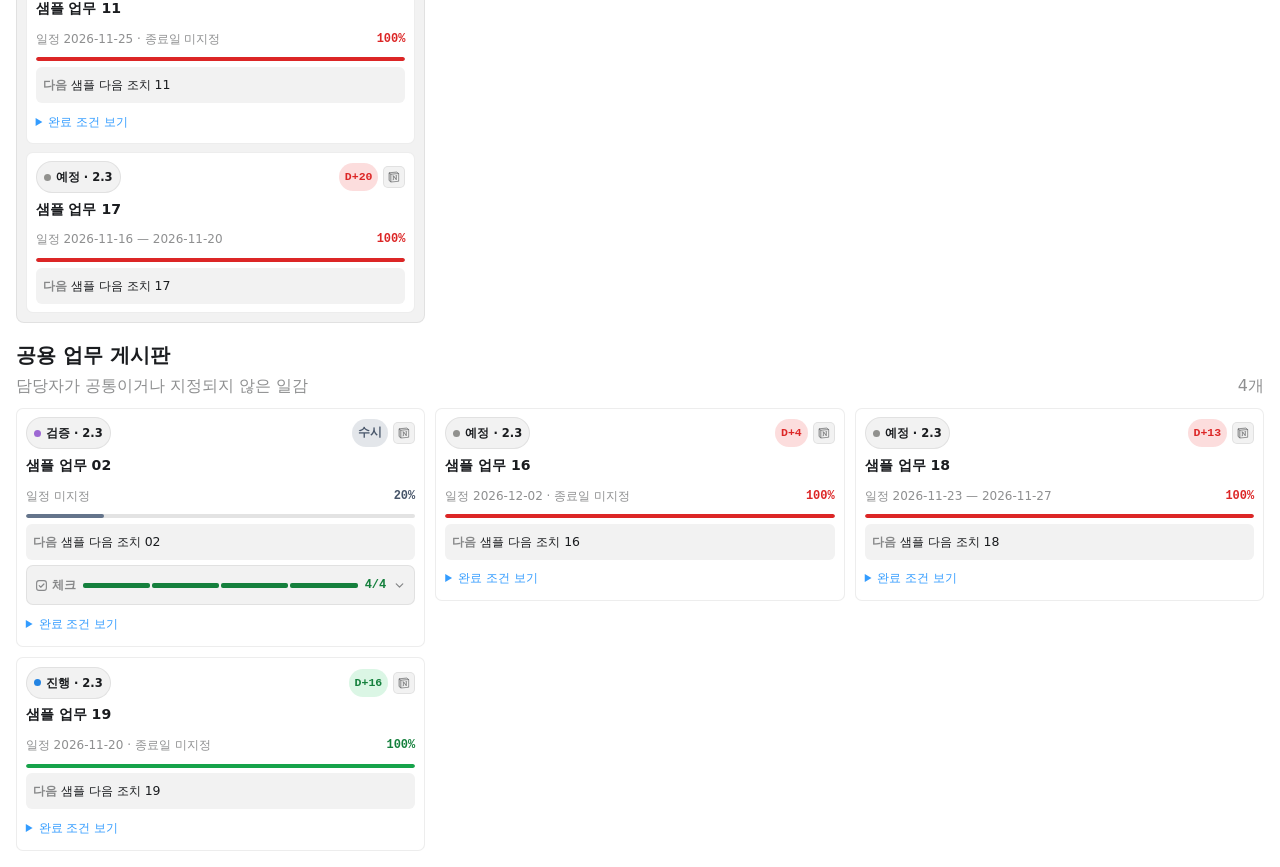
==== commit f6f633f3: "refactor(ui): remove dead office markup and replace regex test pins (#1)" ====
--- a/index.html
+++ b/index.html
@@ -23,14 +23,14 @@
 &lt;meta name=&quot;referrer&quot; content=&quot;no-referrer&quot;&gt;
 &lt;meta http-equiv=&quot;Content-Security-Policy&quot; content=&quot;default-src 'none'; script-src 'unsafe-inline'; style-src 'unsafe-inline'; img-src 'self' data:; font-src 'self'; connect-src 'self' https://api.notion.com; frame-src 'none'; object-src 'none'; base-uri 'none'; form-action 'none'&quot;&gt;
 &lt;title&gt;Pixel Agent HQ&lt;/title&gt;
-
-&lt;style&gt;
-:root {
+&lt;style&gt;:root {
   color-scheme: light dark;
   background-color: var(
     --background,
     var(--color-background-primary, light-dark(rgb(255 255 255), rgb(24 24 24)))
   ) !important;
+
+  /* Agent-facing contract; keep in sync with SKILL.md. */
   --background: var(
     --color-background-primary,
     light-dark(rgb(255 255 255), rgb(24 24 24))
@@ -102,6 +102,19 @@
   );
   --font-size-base: var(--font-text-md-size, 16px);
   --blue: light-dark(rgb(51 156 255), rgb(51 156 255));
+  --orange: light-dark(rgb(226 85 7), rgb(251 106 34));
+  --green: light-dark(rgb(0 162 64), rgb(64 201 119));
+  --red: light-dark(rgb(224 46 42), rgb(255 103 100));
+  --purple: light-dark(rgb(146 79 247), rgb(173 123 249));
+  --yellow: light-dark(rgb(255 195 0), rgb(255 210 64));
+  --viz-series-1: var(--primary);
+  --viz-series-2: light-dark(rgb(243 136 59), rgb(245 154 86));
+  --viz-series-3: light-dark(rgb(93 201 119), rgb(116 213 139));
+  --viz-series-4: light-dark(rgb(235 119 177), rgb(240 143 192));
+  --viz-series-5: light-dark(rgb(155 121 236), rgb(170 145 239));
+  --viz-series-6: light-dark(rgb(58 185 177), rgb(90 203 194));
+
+  /* Internal implementation variables; not part of the agent contract. */
   --font-sans:
     -apple-system-body, ui-sans-serif, -apple-system, system-ui, &quot;Segoe UI&quot;,
     Helvetica, &quot;Apple Color Emoji&quot;, Arial, sans-serif, &quot;Segoe UI Emoji&quot;,
@@ -110,6 +123,7 @@
     ui-monospace, SFMono-Regular, &quot;SF Mono&quot;, Menlo, Consolas, &quot;Liberation Mono&quot;,
     monospace;
   --font-size-normal: max(11px, var(--font-size-base));
+  --font-size-tooltip: calc(var(--font-size-base) - 1px);
   --font-size-small: max(11px, calc(var(--font-size-base) - 2px));
   --font-size-h1: calc(var(--font-size-normal) * 1.7142857143);
   --font-size-h2: calc(var(--font-size-normal) * 1.4285714286);
@@ -118,14 +132,29 @@
   --font-weight-medium: 500;
   --icon-size: 16px;
   --line-height-normal: calc(var(--font-size-normal) * 1.5);
+  --line-height-tooltip: calc(var(--font-size-tooltip) * 1.4285714286);
   --line-height-small: calc(var(--font-size-small) + 4px);
   --corner-shape: round;
   --radius: var(--border-radius-lg, 8px);
   --radius-sm: calc(var(--radius) * 0.5);
   --radius-md: calc(var(--radius) * 0.75);
   --radius-lg: var(--radius);
+  --radius-2xl: calc(var(--radius) * 2);
   --radius-full: 9999px;
   --shadow-sm: 0 1px 2px -1px rgb(0 0 0 / 8%);
+  --checkmark-image: url(&quot;data:image/svg+xml,%3Csvg xmlns='http://www.w3.org/2000/svg' viewBox='0 0 17 17'%3E%3Cpath d='M12.8961 3.64101C13.1297 3.41418 13.4984 3.37523 13.7779 3.56581C14.0571 3.75635 14.1554 4.11331 14.0299 4.41347L13.9615 4.53847L7.71151 13.7045C7.59411 13.8767 7.4063 13.9877 7.19881 14.0072C6.99136 14.0267 6.78564 13.9533 6.63826 13.806L2.88826 10.056L2.79842 9.9457C2.6192 9.67407 2.64927 9.30496 2.88826 9.06581C3.12738 8.82669 3.49647 8.79676 3.76815 8.97597L3.8785 9.06581L7.03084 12.2182L12.8053 3.74941L12.8961 3.64101Z'/%3E%3C/svg%3E&quot;);
+
+  /* Legacy aliases; not part of the current agent contract. */
+  --viz-bg: transparent;
+  --viz-panel: var(--card);
+  --viz-border: var(--border);
+  --viz-text: var(--foreground);
+  --viz-muted: var(--muted-foreground);
+  --viz-accent: var(--primary);
+  --viz-accent-text: var(--primary-foreground);
+  --viz-accent-bg: var(--accent);
+  --viz-font-size: var(--font-size-base);
+  --viz-warning: var(--destructive);
 }
 
 :root[data-theme=&quot;light&quot;] {
@@ -141,6 +170,7 @@
 }
 
 html &gt; body {
+  /* Preserve MCP aliases for older inline renderers without creating :root cycles. */
   --color-background-primary: var(
     --background,
     light-dark(rgb(255 255 255), rgb(24 24 24))
@@ -165,16 +195,22 @@
   font-weight: var(--font-weight-normal);
 }
 
+.cursor-interaction {
+  cursor: var(--cursor-interaction, pointer);
+}
+
 a {
-  color: var(--primary);
-  text-decoration: underline;
-  text-decoration-thickness: from-font;
+  color: color-mix(in srgb, var(--viz-accent) 80%, var(--viz-text) 20%);
+  cursor: var(--cursor-interaction, pointer);
+  text-decoration: none;
   text-underline-offset: 2px;
+  font-weight: inherit;
 }
 
 a:is(:hover, :focus-visible) {
-  color: var(--primary);
-  opacity: 0.85;
+  text-decoration-line: underline;
+  text-decoration-style: dashed;
+  text-decoration-thickness: 0.5px;
 }
 
 h1,
@@ -184,9 +220,8 @@
 h5,
 h6,
 p {
-  margin: 0 0 12px 0;
-}
-
+  margin-block: 0;
+}
 p,
 h1,
 h2,
@@ -194,32 +229,32 @@
 h4,
 h5,
 h6,
-li {
-  overflow-wrap: anywhere;
+li,
+.table {
+  font-family: var(--font-sans);
 }
 
 h1 {
-  font-size: var(--font-size-h1);
-  line-height: 1.3;
+  font-size: calc(var(--font-size-base) * 1.5);
+  line-height: 1.3333333333;
 }
 
 h2 {
-  font-size: var(--font-size-h2);
-  line-height: 1.3;
+  font-size: calc(var(--font-size-base) * 1.25);
+  line-height: 1.4;
 }
 h3 {
-  font-size: var(--font-size-h3);
-  line-height: 1.35;
+  font-size: calc(var(--font-size-base) * 1.125);
+  line-height: 1.5555555556;
 }
 h4 {
-  font-size: var(--font-size-normal);
-  line-height: 1.4;
-}
-
+  font-size: var(--font-size-base);
+  line-height: 1.5;
+}
 h5,
 h6 {
-  font-size: var(--font-size-small);
-  line-height: var(--line-height-small);
+  font-size: var(--font-size-base);
+  line-height: calc(var(--font-size-base) * 1.625);
 }
 
 h1,
@@ -229,33 +264,288 @@
 h5,
 h6,
 b,
-strong {
-  font-weight: var(--font-weight-medium);
+strong,
+th {
+  font-weight: 600;
 }
 
 code:not(pre code) {
-  padding: 2px 5px;
-  border-radius: 6px;
-  background: color-mix(in srgb, var(--foreground) 8%, transparent);
+  display: inline;
+  padding: 1px 6px;
+  border-radius: var(--radius-sm);
+  corner-shape: var(--corner-shape);
+  background: var(--muted);
   font-family: var(--font-mono);
-  font-size: var(--font-size-small);
-}
-
+  font-size: 0.92em;
+  overflow-wrap: anywhere;
+  -webkit-box-decoration-break: clone;
+  box-decoration-break: clone;
+  word-break: break-word;
+}
 pre,
 pre code {
   font-family: var(--font-mono);
+  font-size: 12px;
+  line-height: 20px;
+}
+
+.table-responsive {
+  width: 100%;
+  overflow-x: auto;
+  scrollbar-width: thin;
+}
+
+.table {
+  width: 100%;
+  color: var(--foreground);
+  font: inherit;
+  text-align: start;
+  border-collapse: separate;
+  border-spacing: 0;
+  font-size: calc(var(--font-size-base) * 0.875);
+  line-height: calc(var(--font-size-base) * 1.625);
+  font-family: var(--font-sans);
+}
+
+.table :is(th, td) {
+  padding-block: 10px;
+  padding-inline: 0 24px;
+  overflow-wrap: anywhere;
+  border-bottom: 1px solid var(--border);
+  text-align: start;
+  vertical-align: top;
+  border-bottom-color: color-mix(in srgb, var(--foreground) 5%, transparent);
+}
+.table :is(th, td):not(:last-child) {
+  padding-inline-end: calc(var(--font-size-base) * 1.5);
+}
+
+.table-responsive &gt; .table :is(th, td) {
+  overflow-wrap: break-word;
+}
+
+.table :is(th, td):last-child {
+  padding-inline-end: 0;
+}
+
+.table :is(caption, thead th) {
+  font-weight: 600;
+}
+
+.table thead :is(th, td) {
+  border-bottom-color: var(--border-strong, var(--input));
+  padding-block: calc(var(--font-size-base) / 2);
+  line-height: var(--font-size-base);
+}
+
+.table tbody tr:last-child :is(th, td) {
+  border-bottom: 0;
+}
+.table tbody :is(th, td) {
+  padding-block: calc(var(--font-size-base) * 0.625);
+}
+
+.table.table-sm :is(th, td) {
+  padding-block: 8px;
+}
+
+.table.table-sm :is(th, td):not(:last-child) {
+  padding-inline-end: 16px;
+}
+
+.table :is(.text-end, [align=&quot;right&quot;]) {
+  text-align: end;
+  font-variant-numeric: tabular-nums;
+}
+
+.table :is(.text-center, [align=&quot;center&quot;]) {
+  text-align: center;
+}
+
+.table .text-nowrap {
+  white-space: nowrap;
+}
+
+#widget {
+  display: flex;
+  flex-direction: column;
+  gap: 12px;
+  width: 100%;
+  padding: 0;
+  background: transparent !important;
+}
+
+.card {
+  min-width: 0;
+  padding: 12px;
+  overflow: hidden;
+  overflow-wrap: break-word;
+  border-radius: var(--radius-2xl);
+  corner-shape: var(--corner-shape);
+  color: var(--card-foreground);
+  background: var(--card);
+}
+
+.widget {
+  min-width: 0;
+  overflow: hidden;
+  border: 0;
+  border-radius: var(--radius-lg);
+  corner-shape: var(--corner-shape);
+  box-shadow: 0 0 0 0.5px var(--border-strong, var(--border));
+  color: var(--foreground);
+  background: var(--background);
+}
+
+#widget &gt; :not(.card, .widget, .progress) {
+  width: 100% !important;
+  max-width: none !important;
+  margin: 0 !important;
+  padding: 0 !important;
+  border: 0 !important;
+  border-radius: 0 !important;
+  background: transparent !important;
+  box-shadow: none !important;
+}
+
+.tooltip {
+  position: fixed;
+  z-index: 50;
+  top: 0;
+  left: 0;
+  width: max-content;
+  max-width: min(
+    20rem,
+    var(--tooltip-available-width, calc(100vw - 10px)),
+    calc(100vw - 10px)
+  );
+  max-height: min(
+    var(--tooltip-available-height, calc(100vh - 10px)),
+    calc(100vh - 10px)
+  );
+  border: 1px solid var(--border);
+  corner-shape: var(--corner-shape);
+  overflow-wrap: break-word;
+  white-space: normal;
+  pointer-events: none;
+  user-select: none;
+  font-family: var(--font-sans);
+  padding: 5px 12px;
+  border-color: color-mix(
+    in oklab,
+    light-dark(var(--primary-foreground), var(--foreground)) 5%,
+    transparent
+  );
+  border-radius: var(--radius-2xl);
+  color: light-dark(var(--primary-foreground), var(--foreground));
+  background: light-dark(var(--foreground), var(--popover));
+  box-shadow: 0 8px 18px rgb(15 23 42 / 20%);
+  letter-spacing: -0.15px;
+  font-size: calc(var(--font-size-base) * 14 / 16);
+  font-size: round(nearest, calc(var(--font-size-base) * 14 / 16), 1px);
+  font-weight: 600;
+  line-height: 18px;
+  text-align: center;
+}
+
+.viz-grid {
+  display: grid;
+  grid-template-columns: repeat(auto-fit, minmax(max(180px, 24%), 1fr));
+  gap: 10px;
+}
+
+.viz-stat {
+  display: flex;
+  flex-direction: column;
+  gap: 2px;
+}
+
+.viz-stat-value {
+  font-size: var(--font-size-h2);
+  font-weight: var(--font-weight-medium);
+  line-height: 1.25;
+}
+
+.viz-row {
+  display: flex;
+  flex-wrap: wrap;
+  align-items: center;
+  gap: 10px;
+}
+
+hr {
+  width: 100%;
+  height: 1px;
+  margin-block: 6px;
+  border: 0;
+  background: var(--border);
+}
+
+.nav {
+  display: flex;
+  min-width: 0;
+  align-items: center;
+  gap: 4px;
+}
+
+.progress {
+  display: flex;
+  height: 8px;
+  margin-block: calc((var(--line-height-normal, 1.5em) - 8px) / 2);
+  overflow: hidden;
+  border: 0;
+  border-radius: var(--radius-full);
+  background: var(--muted);
+}
+
+.progress-bar:only-child {
+  border-radius: var(--radius-full);
+}
+
+.progress-bar {
+  height: 100%;
+  flex-shrink: 0;
+  border: 0;
+  background: var(--viz-series-1);
+}
+
+.viz-badge {
+  display: inline-flex;
+  align-items: center;
+  padding: 4px 8px;
+  border-radius: var(--radius-sm);
+  color: color-mix(in srgb, var(--foreground) 40%, var(--muted-foreground));
+  background: color-mix(in srgb, var(--foreground) 5%, transparent);
+  font-family: var(--font-sans);
+  font-size: calc(var(--font-size-base) * 14 / 16);
+  font-size: round(nearest, calc(var(--font-size-base) * 14 / 16), 1px);
+  font-weight: var(--font-weight-normal);
+  line-height: 1;
+}
+
+small,
+.text-small {
   font-size: var(--font-size-small);
-}
-
-hr {
-  height: 0;
-  border: 0;
-  border-top: 1px solid var(--border);
-  margin: 16px 0;
+  line-height: var(--line-height-small);
+}
+
+.text-muted {
+  color: var(--muted-foreground);
 }
 
 .tabular-nums {
   font-variant-numeric: tabular-nums;
+}
+
+.sr-only {
+  position: absolute;
+  width: 1px;
+  height: 1px;
+  padding: 0;
+  overflow: hidden;
+  clip: rect(0, 0, 0, 0);
+  white-space: nowrap;
+  border: 0;
 }
 
 .viz-controls {
@@ -275,17 +565,31 @@
   margin-bottom: 0;
 }
 
-.viz-controls &gt; .form-label &gt; .form-select {
+.viz-controls &gt; .form-label &gt; :is(.form-control, .form-range, .form-select) {
   grid-column: 1 / -1;
 }
 
 .btn,
+.nav-link,
+.form-check-input,
+.form-control,
+.form-range,
 .form-select {
   font: inherit;
+}
+
+/* Match inline alignment without overriding a containing flex or grid layout. */
+.btn,
+.nav-link,
+.form-control,
+.form-select,
+.form-range,
+.form-check {
   vertical-align: middle;
 }
 
-.btn {
+.btn,
+.nav-link {
   --btn-size: calc(12px + 2 * var(--control-spacing, 12px));
   appearance: button;
   display: inline-flex;
@@ -295,8 +599,9 @@
   justify-content: center;
   gap: 4px;
   margin: 0;
+  padding: 0 8px;
   -webkit-app-region: no-drag;
-  border: 1px solid var(--border);
+  border: 1px solid var(--input);
   corner-shape: var(--corner-shape);
   cursor: var(--cursor-interaction, pointer);
   text-align: center;
@@ -307,14 +612,40 @@
   font-family: var(--font-sans);
   height: fit-content;
   min-height: var(--btn-size);
-  padding: 0 var(--control-spacing, 12px);
+  padding-inline: var(--control-spacing, 12px);
+  border-color: transparent;
   border-radius: var(--radius-full);
-  color: var(--secondary-foreground);
-  background: var(--secondary);
+  color: var(--foreground);
+  background: color-mix(in srgb, var(--foreground) 5%, transparent);
   font-size: calc(var(--font-size-base) * 14 / 16);
   font-size: round(nearest, calc(var(--font-size-base) * 14 / 16), 1px);
   font-weight: var(--font-weight-normal);
   line-height: 18px;
+}
+
+.btn {
+  border-color: var(--border);
+  color: var(--secondary-foreground);
+  background: var(--secondary);
+}
+
+/* Codex Button size=&quot;compact&quot;; appearance stays with the button variant. */
+.btn-sm {
+  --btn-size: 24px;
+  padding-inline: 8px;
+  font-size: calc(var(--font-size-base) * 12 / 16);
+  font-size: round(nearest, calc(var(--font-size-base) * 12 / 16), 1px);
+  line-height: 16px;
+}
+
+.btn:is(.btn-block, .viz-tile) {
+  inline-size: 100%;
+}
+
+.btn.viz-tile {
+  min-width: 0;
+  overflow-wrap: anywhere;
+  white-space: normal;
 }
 
 a.btn {
@@ -329,27 +660,372 @@
   );
 }
 
-.btn:disabled {
+.nav-link:not(:disabled):not([aria-disabled=&quot;true&quot;]):hover {
+  background: color-mix(in srgb, var(--foreground) 10%, transparent);
+}
+
+.btn-primary {
+  border-color: var(--border);
+  color: var(--primary-foreground);
+  background: var(--foreground);
+  background-clip: border-box;
+}
+
+.btn-primary .text-muted {
+  color: color-mix(in srgb, var(--primary-foreground) 50%, transparent);
+}
+
+.btn-primary:not(:disabled):hover {
+  background: color-mix(in srgb, var(--foreground) 80%, transparent);
+  background-clip: border-box;
+}
+
+.btn-ghost {
+  border-color: transparent;
+  color: var(--muted-foreground);
+  background: transparent;
+}
+
+.btn-ghost:not(:disabled):hover {
+  color: var(--muted-foreground);
+  background: light-dark(
+    color-mix(in srgb, var(--foreground) 5.5%, transparent),
+    color-mix(in srgb, var(--foreground) 8%, transparent)
+  );
+}
+
+.nav-pills .nav-link {
+  min-width: 0;
+  border-color: transparent;
+  color: var(--muted-foreground);
+  background: transparent;
+}
+
+.nav-justified .nav-link {
+  flex: 1 1 0;
+  overflow-wrap: anywhere;
+  white-space: normal;
+}
+
+.nav-pills .nav-link.active {
+  color: var(--foreground);
+  background: var(--muted);
+}
+
+/* Shared preview chrome; product styles stay inside each variant. */
+.viz-dotted-background {
+  background-image: radial-gradient(
+    circle,
+    color-mix(in srgb, var(--foreground) 14%, transparent) 0.8px,
+    transparent 0.8px
+  );
+  background-position: center;
+  background-size: 16px 16px;
+}
+
+.viz-carousel {
+  position: relative;
+  min-width: 0;
+}
+
+.viz-carousel:has(&gt; .viz-carousel-controls) {
+  min-height: calc(60px + var(--viz-carousel-picker-height, 0px));
+  padding-bottom: 60px;
+}
+
+.viz-carousel &gt; [data-variant][hidden] {
+  display: none !important;
+}
+
+.viz-carousel &gt; [data-variant] {
+  isolation: isolate;
+}
+
+.viz-carousel-controls {
+  --viz-carousel-hover: light-dark(
+    color-mix(in srgb, var(--foreground) 5.4%, transparent),
+    color-mix(in srgb, var(--foreground) 7.8%, transparent)
+  );
+  position: absolute;
+  z-index: 2;
+  bottom: 8px;
+  left: 50%;
+  display: flex;
+  width: max-content;
+  /* Leave room for the host's design-controls launcher at the trailing edge. */
+  max-width: calc(100% - 96px);
+  align-items: center;
+  gap: 0;
+  padding: 0;
+  border: 1px solid var(--border);
+  border-radius: 16px;
+  color: var(--foreground);
+  background: var(--background);
+  font-family: var(--font-sans);
+  /* Match the settings dropdown chrome independently of the content font size. */
+  font-size: 13px;
+  font-weight: var(--font-weight-normal);
+  line-height: 18px;
+  transform: translateX(-50%);
+  user-select: none;
+}
+
+/* Keep authored mockup button styles out of the shared carousel chrome. */
+.viz-carousel-controls button,
+.viz-carousel-picker &gt; summary {
+  display: flex !important;
+  height: auto !important;
+  min-height: 30px;
+  align-items: center !important;
+  justify-content: center !important;
+  gap: 4px;
+  padding: 0 6px !important;
+  -webkit-app-region: no-drag;
+  border: 0 !important;
+  border-radius: 14px !important;
+  color: inherit !important;
+  background: transparent !important;
+  font: inherit !important;
+  -webkit-tap-highlight-color: transparent;
+}
+
+.viz-carousel-controls &gt; button,
+.viz-carousel-picker &gt; summary {
+  position: relative;
+  isolation: isolate;
+}
+
+.viz-carousel-controls &gt; button {
+  --icon-size: 16px;
+  width: 30px !important;
+  padding: 0 !important;
+}
+
+.viz-carousel-picker &gt; summary {
+  padding-inline: 12px !important;
+}
+
+.viz-carousel-controls .viz-carousel-caret {
+  width: 14px;
+  height: 14px;
+  flex: none;
+  margin: 0;
+  color: inherit;
+  transform: rotate(180deg);
+}
+
+.viz-carousel-controls &gt; button &gt; svg,
+.viz-carousel-controls .viz-carousel-caret,
+.viz-carousel-count {
+  opacity: 0.5;
+}
+
+.viz-carousel-controls &gt; button::before,
+.viz-carousel-picker &gt; summary::before {
+  position: absolute;
+  z-index: -1;
+  inset: 3px;
+  border-radius: 12px;
+  content: &quot;&quot;;
+  pointer-events: none;
+}
+
+.viz-carousel-controls &gt; button:hover::before,
+.viz-carousel-picker &gt; summary:hover::before {
+  background: var(--viz-carousel-hover);
+}
+
+.viz-carousel-controls &gt; button,
+.viz-carousel-controls [data-lucide],
+.viz-carousel-controls .lucide {
+  flex-shrink: 0;
+}
+
+.viz-carousel-picker {
+  min-width: 0;
+}
+
+.viz-carousel-picker &gt; summary {
+  min-width: 0;
+  list-style: none;
+}
+
+.viz-carousel-picker &gt; summary::-webkit-details-marker {
+  display: none;
+}
+
+.viz-carousel-count {
+  flex-shrink: 0;
+  white-space: nowrap;
+}
+
+.viz-carousel-name {
+  min-width: 0;
+  overflow: hidden;
+  text-overflow: ellipsis;
+  white-space: nowrap;
+}
+
+.viz-carousel-options {
+  position: absolute;
+  right: 0;
+  bottom: calc(100% + 4px);
+  left: 0;
+  display: flex;
+  max-height: 240px;
+  flex-direction: column;
+  gap: 2px;
+  overflow: auto;
+  padding: 4px;
+  border: 1px solid var(--border);
+  border-radius: var(--radius-lg);
+  background: var(--background);
+  box-shadow: 0 4px 12px light-dark(rgb(0 0 0 / 6%), rgb(0 0 0 / 25%));
+}
+
+.viz-carousel-options &gt; button {
+  border-radius: max(0px, calc(var(--radius-lg) - 5px)) !important;
+  width: 100% !important;
+  min-height: 28px;
+  justify-content: flex-start !important;
+  padding: 4px 8px !important;
+  font-size: var(--font-size-small) !important;
+  text-align: start;
+  white-space: normal;
+  overflow-wrap: anywhere;
+}
+
+.viz-carousel-options &gt; [aria-current=&quot;true&quot;],
+.viz-carousel-options &gt; button:hover {
+  background: var(--viz-carousel-hover) !important;
+}
+
+.btn:disabled,
+.nav-link:disabled,
+.nav-link[aria-disabled=&quot;true&quot;] {
   cursor: not-allowed;
   opacity: 0.4;
 }
 
-.btn:is([aria-pressed=&quot;true&quot;], [aria-selected=&quot;true&quot;], .is-selected) {
-  border-color: transparent;
-  color: var(--primary-foreground);
-  background: var(--blue);
-}
-
-.btn:focus-visible {
-  outline-offset: 2px;
-  outline: none;
-  box-shadow: 0 0 0 2px var(--ring);
+[data-lucide] {
+  stroke-width: 1.6;
 }
 
 .form-label {
   display: block;
   margin-bottom: 6px;
   color: var(--foreground);
+}
+
+.form-control {
+  display: block;
+  width: 100%;
+  padding: 0 8px;
+  outline: none;
+  border: 1px solid var(--input);
+  corner-shape: var(--corner-shape);
+  color: var(--foreground);
+  font-family: var(--font-sans);
+  height: calc(12px + 2 * var(--control-spacing, 12px));
+  min-height: calc(12px + 2 * var(--control-spacing, 12px));
+  padding-inline: calc(4px + var(--control-spacing, 12px) / 2);
+  border-color: var(--input);
+  border-radius: var(--radius-md);
+  background: color-mix(in srgb, var(--popover) 96%, transparent);
+  font-size: calc(var(--font-size-base) * 14 / 16);
+  font-size: round(nearest, calc(var(--font-size-base) * 14 / 16), 1px);
+  font-weight: var(--font-weight-normal);
+  line-height: 1.4285714286;
+}
+.form-control:is(
+  [type=&quot;file&quot;],
+  [type=&quot;date&quot;],
+  [type=&quot;datetime-local&quot;],
+  [type=&quot;month&quot;],
+  [type=&quot;week&quot;],
+  [type=&quot;color&quot;]
+) {
+  height: calc(12px + 2 * var(--control-spacing, 12px));
+  min-height: calc(12px + 2 * var(--control-spacing, 12px));
+  line-height: 18px;
+}
+.form-control:is(
+  [type=&quot;date&quot;],
+  [type=&quot;datetime-local&quot;],
+  [type=&quot;month&quot;],
+  [type=&quot;week&quot;]
+) {
+  padding-inline: var(--control-spacing, 12px);
+}
+
+.form-control::placeholder {
+  color: var(--muted-foreground);
+}
+
+.form-control[type=&quot;file&quot;] {
+  overflow: hidden;
+  cursor: var(--cursor-interaction, pointer);
+  padding: 0;
+}
+
+.form-control[type=&quot;file&quot;]::file-selector-button {
+  padding: 0 8px;
+  border: 0;
+  border-right: 1px solid var(--input);
+  color: var(--secondary-foreground);
+  background: var(--secondary);
+  cursor: inherit;
+  font: inherit;
+  min-height: calc(10px + 2 * var(--control-spacing, 12px));
+  padding-inline: var(--control-spacing, 12px);
+  margin-inline-end: var(--control-spacing, 12px);
+}
+
+.form-control[type=&quot;file&quot;]:not(:disabled):hover::file-selector-button {
+  background: color-mix(in srgb, var(--foreground) 6%, var(--secondary));
+}
+
+.form-control-color[type=&quot;color&quot;] {
+  width: 40px;
+  height: calc(12px + 2 * var(--control-spacing, 12px));
+  padding: 3px;
+  cursor: var(--cursor-interaction, pointer);
+}
+
+.form-control-color[type=&quot;color&quot;]::-webkit-color-swatch-wrapper {
+  padding: 0;
+}
+
+.form-control-color[type=&quot;color&quot;]::-webkit-color-swatch {
+  border: 0;
+  border-radius: calc(var(--radius-lg) - 4px);
+  corner-shape: var(--corner-shape);
+}
+
+textarea.form-control {
+  height: auto;
+  resize: vertical;
+  min-height: 96px;
+  padding: 8px 10px;
+}
+
+.form-control:focus-visible {
+  border-color: var(--ring);
+  box-shadow: none;
+}
+.form-control:disabled {
+  color: var(--muted-foreground);
+  background: color-mix(in srgb, var(--foreground) 5%, transparent);
+  opacity: 1;
+}
+.form-control[aria-invalid=&quot;true&quot;] {
+  border-color: var(--red);
+  box-shadow: 0 0 0 2px color-mix(in srgb, var(--red) 20%, transparent);
+}
+
+.form-control:disabled,
+.form-select:disabled {
+  cursor: not-allowed;
 }
 
 .form-select {
@@ -359,7 +1035,9 @@
   height: fit-content;
   min-height: calc(12px + 2 * var(--control-spacing, 12px));
   margin: 0;
+  /* The secondary icon role is 14px at compact density and 16px at web density. */
   --icon-size: calc(10px + var(--control-spacing, 12px) / 2);
+  /* Settings dropdowns retain a 12px inset and a 4px text-to-chevron gap. */
   padding: 0 calc(16px + var(--icon-size)) 0 12px;
   outline: none;
   border: 1px solid var(--border);
@@ -411,14 +1089,277 @@
 .form-select:focus-visible {
   box-shadow: 0 0 0 2px var(--ring);
 }
-
 .form-select:disabled {
+  opacity: 0.4;
+}
+
+.form-check {
+  display: flex;
+  min-height: calc(12px + 2 * var(--control-spacing, 12px));
+  align-items: center;
+  gap: 6px;
+}
+
+.form-check-input {
+  appearance: none;
+  width: 14px;
+  height: 14px;
+  flex: 0 0 auto;
+  margin: 0;
+  border: 1px solid var(--input);
+  color: var(--primary-foreground);
+  background-color: transparent;
+  cursor: var(--cursor-interaction, default);
+  transition:
+    background-color 150ms,
+    border-color 150ms,
+    box-shadow 150ms;
+}
+
+.form-check:not(.form-switch) .form-check-input[type=&quot;checkbox&quot;] {
+  corner-shape: round;
+  box-shadow: var(--shadow-sm);
+  position: relative;
+  width: calc(10px + var(--control-spacing, 12px) / 2);
+  height: calc(10px + var(--control-spacing, 12px) / 2);
+  border-color: var(--border-strong, var(--input));
+  border-radius: calc(var(--radius-sm) / 2);
+  background-color: transparent;
+  color: var(--foreground);
+}
+
+.form-check:not(.form-switch)
+  .form-check-input:not(:disabled):not(:checked):hover {
+  background-color: var(--card);
+}
+
+.form-check:not(.form-switch)
+  .form-check-input[type=&quot;checkbox&quot;]:is(:checked, :indeterminate) {
+  border-color: var(--border-strong, var(--input));
+  background-color: color-mix(in srgb, var(--popover) 96%, transparent);
+}
+
+.form-check:not(.form-switch)
+  .form-check-input[type=&quot;checkbox&quot;]:checked::before {
+  display: block;
+  width: 100%;
+  height: 100%;
+  background: var(--primary-foreground);
+  content: &quot;&quot;;
+  mask: var(--checkmark-image) center / 12px 12px no-repeat;
+  background-color: var(--foreground);
+}
+.form-check:not(.form-switch)
+  .form-check-input[type=&quot;checkbox&quot;]:indeterminate::before {
+  position: absolute;
+  inset: 0;
+  display: block;
+  width: 65%;
+  height: 6.65%;
+  margin: auto;
+  border-radius: var(--radius-full);
+  background: var(--foreground);
+  mask: none;
+  content: &quot;&quot;;
+}
+
+.form-check-input[type=&quot;radio&quot;] {
+  border-radius: var(--radius-full);
+  width: 16px;
+  height: 16px;
+  border: 0;
+  box-shadow: inset 0 0 0 1px var(--input);
+}
+
+.form-check-input[type=&quot;radio&quot;]:checked {
+  border: 0;
+  background: radial-gradient(
+    circle,
+    var(--primary-foreground) 0 3px,
+    var(--foreground) 3px
+  );
+  box-shadow: none;
+}
+
+.form-check:not(.form-switch) .form-check-input:focus-visible {
+  outline: 2px solid var(--ring);
+  outline-offset: 2px;
+}
+.form-check:not(.form-switch) .form-check-input[type=&quot;checkbox&quot;]:focus-visible {
+  border-color: var(--ring);
+  outline: none;
+  box-shadow: 0 0 0 2px var(--ring);
+}
+
+.form-check:not(.form-switch) .form-check-input:disabled {
   cursor: not-allowed;
-  opacity: 0.4;
-}
-
+  pointer-events: none;
+}
+
+.form-check:not(.form-switch) .form-check-input:disabled + .form-check-label {
+  cursor: not-allowed;
+}
+.form-check:not(.form-switch) .form-check-input[type=&quot;radio&quot;]:disabled,
+.form-check:not(.form-switch)
+  .form-check-input[type=&quot;radio&quot;]:disabled
+  + .form-check-label {
+  opacity: 0.5;
+}
+
+.form-switch .form-check-input:disabled,
+.form-switch .form-check-input:disabled + .form-check-label {
+  cursor: not-allowed;
+  opacity: 0.6;
+}
+
+.form-check-label {
+  color: var(--foreground);
+  cursor: var(--cursor-interaction, default);
+}
+
+.form-switch .form-check-input {
+  position: relative;
+  width: 32px;
+  height: 20px;
+  border: 0;
+  border-radius: var(--radius-full);
+  background: var(--muted);
+  box-shadow: none;
+  transition: background-color 200ms cubic-bezier(0, 0, 0.2, 1);
+}
+
+.form-switch .form-check-input::before {
+  position: absolute;
+  top: 50%;
+  left: 0;
+  width: 16px;
+  height: 16px;
+  box-sizing: border-box;
+  border: 1px solid light-dark(var(--primary-foreground), var(--foreground));
+  border-radius: var(--radius-full);
+  box-shadow: var(--shadow-sm);
+  content: &quot;&quot;;
+  transform: translate(2px, -50%);
+  transition: transform 200ms cubic-bezier(0, 0, 0.2, 1);
+  border-color: #fff;
+  background: #fff;
+}
+
+.form-switch .form-check-input:checked {
+  background: var(--blue);
+}
+
+.form-switch .form-check-input:checked::before {
+  transform: translate(14px, -50%);
+}
+
+.form-switch .form-check-input:focus-visible {
+  box-shadow: 0 0 0 2px var(--ring);
+  outline: none;
+}
+
+.form-range {
+  appearance: none;
+  display: block;
+  width: 100%;
+  flex: 1;
+  margin: 0;
+  padding: 0;
+  border: 0;
+  accent-color: var(--primary);
+  height: calc(12px + 2 * var(--control-spacing, 12px));
+  min-height: calc(12px + 2 * var(--control-spacing, 12px));
+  outline: none;
+  border-radius: var(--radius-full);
+  color: var(--foreground);
+  background: transparent;
+}
+
+.form-range::-webkit-slider-runnable-track {
+  background: var(--form-range-track, var(--border));
+  height: 2px;
+  border-radius: var(--radius-full);
+}
+
+.form-range::-webkit-slider-thumb {
+  appearance: none;
+  width: 20px;
+  height: 20px;
+  border: 1px solid var(--border);
+  border-radius: var(--radius-full);
+  margin-top: -9px;
+  border-color: transparent;
+  background: currentColor;
+  box-shadow: var(--shadow-sm);
+}
+
+/* Outline the native track and thumb, preserving the larger input hit area. */
+.form-range:focus-visible::-webkit-slider-runnable-track {
+  outline: 2px auto Highlight;
+  outline-color: -webkit-focus-ring-color;
+}
+
+.form-range::-moz-range-track {
+  background: var(--form-range-track, var(--border));
+  height: 2px;
+  border-radius: var(--radius-full);
+}
+
+.form-range::-moz-range-thumb {
+  width: 20px;
+  height: 20px;
+  border: 1px solid var(--border);
+  border-radius: var(--radius-full);
+  border-color: transparent;
+  background: currentColor;
+  box-shadow: var(--shadow-sm);
+}
+
+.form-range:focus-visible::-moz-range-thumb {
+  outline: 2px solid Highlight;
+  outline-offset: 2px;
+}
+
+.form-range:disabled {
+  opacity: 1;
+  cursor: default;
+}
+
+.btn:not(.btn-primary, .viz-tile):is(
+  [aria-pressed=&quot;true&quot;],
+  [aria-selected=&quot;true&quot;],
+  .is-selected
+) {
+  border-color: transparent;
+  color: var(--primary-foreground);
+  background: var(--blue);
+}
+
+.btn.viz-tile:is([aria-pressed=&quot;true&quot;], [aria-selected=&quot;true&quot;], .is-selected) {
+  border-color: var(--primary);
+  box-shadow: inset 0 0 0 1px var(--primary);
+}
+
+.btn:focus-visible,
+.nav-link:focus-visible {
+  outline-offset: 2px;
+  outline: none;
+  box-shadow: 0 0 0 2px var(--ring);
+}
+
+.viz-carousel-controls :is(button, summary):focus-visible {
+  outline: 2px solid var(--ring) !important;
+  outline-offset: 2px !important;
+}
+
+/* Web recipes are the default, including on renderers without inline style queries. */
 @supports (border-radius: if(style(--corner-shape: round): 1px; else: 2px)) {
+  /* Match the host's proportional text-sm scale at every text preference. */
+  .tooltip,
+  .viz-badge,
   .btn,
+  .nav-link,
+  .form-control,
   .form-select {
     font-size: if(
       style(--corner-shape: round): round(
@@ -428,20 +1369,60 @@
         );
         else: round(nearest, calc(var(--font-size-base) * 13 / 14), 1px)
     );
+  }
+
+  .btn-sm {
+    font-size: if(
+      style(--corner-shape: round): round(
+          nearest,
+          calc(var(--font-size-base) * 12 / 16),
+          1px
+        );
+        else: round(nearest, calc(var(--font-size-base) * 12 / 14), 1px)
+    );
+  }
+
+  .btn,
+  .nav-link,
+  .form-select {
     border-radius: if(
       style(--corner-shape: round): var(--radius-full); else: var(--radius-lg)
     );
   }
+
+  .form-check:not(.form-switch) .form-check-input[type=&quot;checkbox&quot;] {
+    border-radius: if(
+      style(--corner-shape: round): calc(var(--radius-sm) / 2);
+        else: calc(var(--radius-lg) * 0.4)
+    );
+  }
+
+  .tooltip {
+    font-weight: if(
+      style(--corner-shape: round): 600; else: var(--font-weight-normal)
+    );
+  }
 }
 
 @media (pointer: coarse) {
+  .viz-carousel:has(&gt; .viz-carousel-controls) {
+    min-height: calc(76px + var(--viz-carousel-picker-height, 0px));
+    padding-bottom: 76px;
+  }
+
   .btn,
+  .nav-link,
+  .viz-carousel-controls button,
+  .viz-carousel-picker &gt; summary,
+  .form-control,
   .form-select {
     --btn-size: 44px;
     min-width: 44px;
     min-height: 44px;
   }
 
+  /* Keep small-screen WebKit from zooming when a text field receives focus. */
+  .form-control,
   .form-select {
     font-size: max(16px, calc(var(--font-size-base) * 14 / 16));
     font-size: max(
@@ -449,6 +1430,76 @@
       round(nearest, calc(var(--font-size-base) * 14 / 16), 1px)
     );
   }
+  .form-control:is(
+    [type=&quot;file&quot;],
+    [type=&quot;date&quot;],
+    [type=&quot;datetime-local&quot;],
+    [type=&quot;month&quot;],
+    [type=&quot;week&quot;],
+    [type=&quot;time&quot;],
+    [type=&quot;color&quot;]
+  ) {
+    height: 44px;
+    min-height: 44px;
+    font-size: max(16px, calc(var(--font-size-base) * 14 / 16));
+    font-size: max(
+      16px,
+      round(nearest, calc(var(--font-size-base) * 14 / 16), 1px)
+    );
+  }
+
+  .form-control[type=&quot;file&quot;]::file-selector-button {
+    min-width: 44px;
+    min-height: 44px;
+  }
+
+  .form-control-color[type=&quot;color&quot;] {
+    width: 44px;
+    height: 44px;
+  }
+
+  .form-control:is(
+    [type=&quot;date&quot;],
+    [type=&quot;datetime-local&quot;],
+    [type=&quot;month&quot;],
+    [type=&quot;time&quot;],
+    [type=&quot;week&quot;]
+  ) {
+    min-width: 0;
+    max-width: 100%;
+    padding-block: 8px;
+  }
+
+  .form-check {
+    min-height: 44px;
+    padding-inline: 15px;
+  }
+
+  .form-check-input {
+    position: relative;
+  }
+
+  .form-check-input::after {
+    position: absolute;
+    top: 50%;
+    left: 50%;
+    width: 44px;
+    height: 44px;
+    content: &quot;&quot;;
+    transform: translate(-50%, -50%);
+  }
+
+  .form-check-label {
+    display: inline-flex;
+    min-width: 44px;
+    min-height: 44px;
+    align-items: center;
+  }
+
+  .form-range {
+    height: 44px;
+    touch-action: pan-y;
+  }
 }
 
 svg {
@@ -457,10 +1508,26 @@
   height: auto;
 }
 
-html&gt;body {
-  padding: 0;
-}
-&lt;/style&gt;
+#widget &gt; svg {
+  width: 100%;
+}
+
+/* Model-authored chart rules can otherwise stretch icons after these styles load. */
+svg.lucide {
+  display: block;
+  width: var(--icon-size) !important;
+  height: var(--icon-size) !important;
+  flex: none;
+  margin: 0 !important;
+  stroke-width: 1.6;
+}
+
+.text-warning,
+.text-destructive {
+  color: var(--destructive);
+}
+
+html&gt;body{padding:0}&lt;/style&gt;
 &lt;/head&gt;
 &lt;body&gt;
 &lt;script type=&quot;application/json&quot; id=&quot;codex-visualization-widget-state&quot;&gt;__CODEX_VISUALIZATION_WIDGET_STATE__&lt;/script&gt;
@@ -479,9 +1546,11 @@
   );
   const initialGlobals = parse(initialStateElement?.textContent ?? &quot;{}&quot;);
   initialStateElement?.remove();
+  /** @type {Record&lt;string, unknown&gt; | null} */
   let state = initialGlobals.widgetState ?? null;
   const statePersistence = initialGlobals.statePersistence ?? &quot;none&quot;;
   let nextStateRequestId = 0;
+  /** @type {Map&lt;number, { resolve: () =&gt; void; reject: (error: Error) =&gt; void; timeout: ReturnType&lt;typeof globalThis.setTimeout&gt;; serializedState: string }&gt;} */
   const pendingStateWrites = new Map();
   const persistenceError = () =&gt;
     Object.assign(
@@ -491,7 +1560,12 @@
         data: { code: &quot;widget_state_persistence_failed&quot;, retryable: false },
       },
     );
+  /**
+   * @param {object} prototype
+   * @param {string} property
+   */
   const getPrototypeGetter = (prototype, property) =&gt; {
+    // oxlint-disable-next-line typescript/unbound-method -- invoked through captured Reflect.apply
     const getter = Object.getOwnPropertyDescriptor(prototype, property)?.get;
     if (getter == null) {
       throw new Error(`Missing ${property} getter`);
@@ -501,10 +1575,15 @@
   const getMessageData = getPrototypeGetter(MessageEvent.prototype, &quot;data&quot;);
   const getMessagePorts = getPrototypeGetter(MessageEvent.prototype, &quot;ports&quot;);
   const getMessageSource = getPrototypeGetter(MessageEvent.prototype, &quot;source&quot;);
+  // oxlint-disable-next-line typescript/unbound-method -- captured before the untrusted fragment runs
   const addHostMessageListener = MessagePort.prototype.addEventListener;
+  // oxlint-disable-next-line typescript/unbound-method -- captured before the untrusted fragment runs
   const postHostMessage = MessagePort.prototype.postMessage;
+  // oxlint-disable-next-line typescript/unbound-method -- captured before the untrusted fragment runs
   const startHostPort = MessagePort.prototype.start;
+  // oxlint-disable-next-line typescript/unbound-method -- captured before the untrusted fragment runs
   const stopMessagePropagation = Event.prototype.stopImmediatePropagation;
+  /** @type {MessagePort | null} */
   let hostPort = null;
   const postToHost = (type, payload) =&gt; {
     if (hostPort != null) {
@@ -516,6 +1595,16 @@
       postToHost(&quot;open-external&quot;, { href });
     }
   };
+  const sendFollowUpMessage = ({ context, prompt, title }) =&gt; {
+    if (globalThis.navigator.userActivation?.isActive === true) {
+      postToHost(&quot;follow-up&quot;, { context, prompt, title });
+    }
+    return Promise.resolve();
+  };
+  /**
+   * @param {Record&lt;string, unknown&gt; | ((previous: Record&lt;string, unknown&gt; | null) =&gt; Record&lt;string, unknown&gt;)} next
+   * @returns {Promise&lt;void&gt;}
+   */
   const setWidgetState = async (next) =&gt; {
     const nextState = typeof next === &quot;function&quot; ? next(state) : next;
     if (
@@ -525,17 +1614,20 @@
     ) {
       throw new TypeError(&quot;Widget state must be a JSON object&quot;);
     }
-    const inputState = stringify(nextState, (_key, value) =&gt; {
-      if (
-        typeof value === &quot;undefined&quot; ||
-        typeof value === &quot;function&quot; ||
-        typeof value === &quot;symbol&quot; ||
-        (typeof value === &quot;number&quot; &amp;&amp; !Number.isFinite(value))
-      ) {
-        throw new TypeError(&quot;Widget state must be a JSON object&quot;);
-      }
-      return value;
-    });
+    const inputState = stringify(
+      nextState,
+      (_key, /** @type {unknown} */ value) =&gt; {
+        if (
+          typeof value === &quot;undefined&quot; ||
+          typeof value === &quot;function&quot; ||
+          typeof value === &quot;symbol&quot; ||
+          (typeof value === &quot;number&quot; &amp;&amp; !Number.isFinite(value))
+        ) {
+          throw new TypeError(&quot;Widget state must be a JSON object&quot;);
+        }
+        return value;
+      },
+    );
     const parsedState = parse(inputState);
     if (
       parsedState == null ||
@@ -558,7 +1650,9 @@
     if (
       hasOwn(storedState, &quot;imageIds&quot;) &amp;&amp;
       (!isArray(storedState.imageIds) ||
-        storedState.imageIds.some((id) =&gt; typeof id !== &quot;string&quot;))
+        storedState.imageIds.some(
+          (/** @type {unknown} */ id) =&gt; typeof id !== &quot;string&quot;,
+        ))
     ) {
       throw new TypeError(&quot;Widget state imageIds must be an array of strings&quot;);
     }
@@ -588,12 +1682,44 @@
       postToHost(&quot;widget-state-write&quot;, { id, state: serializedState });
     });
   };
+  const mockElement = document.getElementById(&quot;codex-connector-mocks&quot;);
+  const connectorGlobals = {};
+  if (mockElement != null) {
+    const values = new Map(Object.entries(parse(mockElement.textContent)));
+    mockElement.remove();
+    connectorGlobals.visualizationData = {
+      updates: Array.from(values, ([name, value]) =&gt; ({
+        name,
+        revision: 1,
+        state: &quot;ready&quot;,
+        value: { type: &quot;json&quot;, value },
+      })),
+    };
+    connectorGlobals.visualization = {
+      /** @param {string} name @param {(value: unknown) =&gt; void} callback */
+      onData(name, callback) {
+        if (typeof callback !== &quot;function&quot;) {
+          throw new TypeError(&quot;onData requires a callback&quot;);
+        }
+        try {
+          callback(values.get(name));
+        } catch (error) {
+          // oxlint-disable-next-line no-console -- Keep authored callback failures local.
+          console.error(&quot;Live visualization data callback failed&quot;, error);
+        }
+        // A static preview delivers the current fixture once per subscription.
+        return () =&gt; {};
+      },
+    };
+  }
   const syncTheme = () =&gt; {
     const theme = mediaQuery.matches ? &quot;dark&quot; : &quot;light&quot;;
     root.dataset.theme = theme;
     globalThis.openai = {
       ...globalThis.openai,
+      ...connectorGlobals,
       openExternal,
+      sendFollowUpMessage,
       setWidgetState,
       theme,
       visualizationStyleVariables: {},
@@ -648,6 +1774,7 @@
               typeof data === &quot;object&quot; &amp;&amp;
               data?.type === &quot;widget-state-result&quot;
             ) {
+              /** @type {unknown} */
               const id = data.id;
               if (typeof id !== &quot;number&quot;) {
                 return;
@@ -719,7 +1846,8 @@
   });
   new ResizeObserver(sendHeight).observe(document.body);
   syncTheme();
-})();&lt;/script&gt;
+})();
+&lt;/script&gt;
 &lt;div id=&quot;wips-office-root&quot;&gt;
 &lt;script type=&quot;application/json&quot; id=&quot;wips-office-data&quot;&gt;
 {
@@ -1090,6 +2218,14 @@
 &lt;/script&gt;
 &lt;style&gt;
 #wips-office-root {
+  --office-wall: #182232;
+  --office-wall-trim: #2b3b52;
+  --office-floor: #263447;
+  --office-bubble: #0f172a;
+  --office-ink: #e2f1ff;
+  --office-muted: #9fb6d1;
+  --office-cyan: #38bdf8;
+  --office-neon: #4ade80;
   --hq-room-bg: url('[data-uri]');
   --agent-sprite-sb: url('[data-uri]');
   --agent-sprite-lee: url('[data-uri]');
@@ -1102,16 +2238,6 @@
   --agent-mobile-ui: url('[data-uri]');
   --hq-cat-sit: url('[data-uri]');
   --hq-cat-sleep: url('[data-uri]');
-}
-#wips-office-root {
-  --office-wall: #182232;
-  --office-wall-trim: #2b3b52;
-  --office-floor: #263447;
-  --office-bubble: #0f172a;
-  --office-ink: #e2f1ff;
-  --office-muted: #9fb6d1;
-  --office-cyan: #38bdf8;
-  --office-neon: #4ade80;
   color: var(--foreground);
   width: 100%;
   min-width: 0;
@@ -2553,7 +3679,7 @@
         &lt;input class=&quot;form-input&quot; id=&quot;wips-office-datasource-id&quot; type=&quot;text&quot; autocomplete=&quot;off&quot; spellcheck=&quot;false&quot; required placeholder=&quot;xxxxxxxx-xxxx-xxxx-xxxx-xxxxxxxxxxxx&quot;&gt;
       &lt;/label&gt;
       &lt;div class=&quot;connection-actions&quot;&gt;
-        &lt;button class=&quot;sync-button&quot; id=&quot;wips-office-connect-submit&quot; type=&quot;button&quot;&gt;연결하고 조회&lt;/button&gt;
+        &lt;button class=&quot;sync-button&quot; id=&quot;wips-office-connect-submit&quot; type=&quot;submit&quot;&gt;연결하고 조회&lt;/button&gt;
         &lt;button class=&quot;sync-button&quot; id=&quot;wips-office-connect-cancel&quot; type=&quot;button&quot; hidden&gt;닫기&lt;/button&gt;
       &lt;/div&gt;
       &lt;p class=&quot;connection-message&quot; id=&quot;wips-office-connection-message&quot; role=&quot;status&quot; aria-live=&quot;polite&quot;&gt;&lt;/p&gt;
@@ -2628,2490 +3754,2047 @@
 &lt;/div&gt;
 &lt;script id=&quot;office-model&quot;&gt;
 (() =&gt; {
-const __wips_mod_0 = (() =&gt; {
-const SEATING_STORAGE_KEY = &quot;wips-office-seating-v1&quot;;
-function createSeatingStore({
-storage,
-normalizeSeating,
-swapSeats,
-onMessage,
-} = {}) {
-const seatingKey = SEATING_STORAGE_KEY;
-const resolvedStorage = storage === undefined
-? (typeof window !== &quot;undefined&quot; ? window.localStorage : null)
-: storage;
-let editing = false;
-let draggingOwner = null;
-let suppressClick = false;
-let saved = [];
-try {
-saved = JSON.parse(resolvedStorage?.getItem(seatingKey) ?? &quot;[]&quot;);
-} catch {
-saved = [];
-}
-let order = normalizeSeating(saved);
-function persist(message) {
-try {
-resolvedStorage?.setItem(seatingKey, JSON.stringify(order));
-onMessage?.(message + &quot; 이 브라우저에 저장했습니다.&quot;);
-} catch {
-onMessage?.(message + &quot; 저장할 수 없어 현재 화면에만 적용됩니다.&quot;);
-}
-}
-return {
-isEditing() {
-return editing;
-},
-getOrder() {
-return order;
-},
-getDraggingOwner() {
-return draggingOwner;
-},
-syncEmployees(employees) {
-order = normalizeSeating(order);
-return order;
-},
-toggleEdit() {
-editing = !editing;
-return editing;
-},
-reset() {
-order = normalizeSeating([]);
-persist(&quot;기본 배치로 되돌렸습니다.&quot;);
-return order;
-},
-canDrop(owner, employees) {
-return editing &amp;&amp; draggingOwner !== null &amp;&amp; draggingOwner !== owner &amp;&amp;
-employees.includes(draggingOwner) &amp;&amp; employees.includes(owner);
-},
-startDrag(owner) {
-draggingOwner = owner;
-suppressClick = true;
-},
-endDrag() {
-draggingOwner = null;
-},
-clearClickSuppression() {
-suppressClick = false;
-},
-consumeClickSuppression() {
-if (!suppressClick) return false;
-suppressClick = false;
-return true;
-},
-dropOn(targetOwner) {
-const source = draggingOwner;
-draggingOwner = null;
-order = swapSeats(order, source, targetOwner);
-persist(source + &quot;와 &quot; + targetOwner + &quot;의 자리를 바꿨습니다.&quot;);
-return order;
-},
-swapWith(owner, target) {
-order = swapSeats(order, owner, target);
-persist(owner + &quot;와 &quot; + target + &quot;의 자리를 바꿨습니다.&quot;);
-return order;
-},
-};
-}
-return { SEATING_STORAGE_KEY: SEATING_STORAGE_KEY, createSeatingStore: createSeatingStore };
-})();
-const __wips_mod_1 = (() =&gt; {
-const STATUS_ORDER = [&quot;진행&quot;, &quot;검증&quot;, &quot;장시간 테스트 중&quot;, &quot;대기&quot;, &quot;예정&quot;, &quot;완료&quot;];
-const STATUS_RANK = new Map(STATUS_ORDER.map((status, index) =&gt; [status, index]));
-const KANBAN_LANES = [
-{ id: &quot;planned&quot;, title: &quot;예정 · 대기&quot;, dot: &quot;대기&quot;, statuses: [&quot;대기&quot;, &quot;예정&quot;] },
-{ id: &quot;progress&quot;, title: &quot;진행&quot;, dot: &quot;진행&quot;, statuses: [&quot;진행&quot;] },
-{ id: &quot;review&quot;, title: &quot;검증 · 테스트&quot;, dot: &quot;검증&quot;, statuses: [&quot;검증&quot;, &quot;장시간 테스트 중&quot;] },
-];
-const EMPLOYEES = [&quot;sb&quot;, &quot;이요원&quot;, &quot;여이전트&quot;, &quot;석규&quot;, &quot;UI&quot;];
-const SHARED_OWNER = &quot;공통&quot;;
-const ACTIVE_TICKER_STATUSES = new Set([&quot;진행&quot;, &quot;검증&quot;, &quot;장시간 테스트 중&quot;]);
-const ALL_STATUS = &quot;전체 상태&quot;;
-const ALL_PROJECTS = &quot;전체 프로젝트&quot;;
-const UNSPECIFIED_PROJECT = &quot;프로젝트 미지정&quot;;
-function isSharedOwner(owner) {
-return owner === null || owner === undefined || owner === &quot;&quot; || owner === SHARED_OWNER;
-}
-function todayKstIso() {
-try {
-return new Intl.DateTimeFormat(&quot;en-CA&quot;, { timeZone: &quot;Asia/Seoul&quot; }).format(new Date());
-} catch {
-return new Date().toISOString().slice(0, 10);
-}
-}
-function parseIsoDayMs(value) {
-if (typeof value !== &quot;string&quot;) return null;
-const match = value.match(/^(\d{4})-(\d{2})-(\d{2})$/);
-if (!match) return null;
-return Date.UTC(Number(match[1]), Number(match[2]) - 1, Number(match[3]));
-}
-function formatMmDd(value) {
-if (typeof value !== &quot;string&quot;) return &quot;&quot;;
-const match = value.match(/^\d{4}-(\d{2})-(\d{2})$/);
-return match ? match[1] + &quot;/&quot; + match[2] : value;
-}
-function formatScheduleShort(task, includeTrailingTilde) {
-if (task.startDate &amp;&amp; task.endDate) {
-return formatMmDd(task.startDate) + &quot;~&quot; + formatMmDd(task.endDate);
-}
-if (task.startDate) {
-return formatMmDd(task.startDate) + (includeTrailingTilde ? &quot;~&quot; : &quot;&quot;);
-}
-if (task.endDate) return &quot;~&quot; + formatMmDd(task.endDate);
-return &quot;일정 미지정&quot;;
-}
-function projectLabel(task) {
-return task.project === null || task.project === undefined ? UNSPECIFIED_PROJECT : task.project;
-}
-function matches(task, filters) {
-const statusOk = filters.status === ALL_STATUS || task.status === filters.status;
-const projectOk = filters.project === ALL_PROJECTS || projectLabel(task) === filters.project;
-return statusOk &amp;&amp; projectOk;
-}
-function safeNotionUrl(value) {
-if (typeof value !== &quot;string&quot; || !value.trim()) return &quot;&quot;;
-try {
-const parsed = new URL(value);
-const allowedHost = parsed.hostname === &quot;app.notion.com&quot; || parsed.hostname === &quot;notion.so&quot; || parsed.hostname.endsWith(&quot;.notion.so&quot;);
-const hasNoCredentials = parsed.username === &quot;&quot; &amp;&amp; parsed.password === &quot;&quot;;
-const usesDefaultHttpsPort = parsed.port === &quot;&quot;;
-return parsed.protocol === &quot;https:&quot; &amp;&amp; allowedHost &amp;&amp; hasNoCredentials &amp;&amp; usesDefaultHttpsPort ? parsed.href : &quot;&quot;;
-} catch {
-return &quot;&quot;;
-}
-}
-function toNotionAppUrl(value) {
-const safe = safeNotionUrl(value);
-return safe ? safe.replace(/^https:/, &quot;notion:&quot;) : &quot;&quot;;
-}
-function formatGoalDate(task) {
-if (task.startDate &amp;&amp; task.endDate) return task.startDate + &quot; — &quot; + task.endDate;
-if (task.startDate) return task.startDate;
-if (task.endDate) return &quot;~ &quot; + task.endDate;
-return &quot;미지정&quot;;
-}
-function computeScheduleGauge(task, referenceDateIso) {
-const todayIso = referenceDateIso || todayKstIso();
-const todayMs = parseIsoDayMs(todayIso);
-const targetIso = task?.startDate || task?.endDate || null;
-const targetMs = parseIsoDayMs(targetIso);
-let dDayLabel = ACTIVE_TICKER_STATUSES.has(task?.status) ? &quot;수시&quot; : &quot;미정&quot;;
-let diffDays = null;
-if (todayMs !== null &amp;&amp; targetMs !== null) {
-diffDays = Math.round((targetMs - todayMs) / 86_400_000);
-if (diffDays &gt; 0) dDayLabel = &quot;D-&quot; + diffDays;
-else if (diffDays === 0) dDayLabel = &quot;D-DAY&quot;;
-else dDayLabel = &quot;D+&quot; + Math.abs(diffDays);
-}
-let progress = 20;
-if (diffDays !== null) {
-if (diffDays &lt;= 0) progress = 100;
-else if (diffDays &gt;= 14) progress = 10;
-else progress = Math.round(100 - (diffDays / 14) * 90);
-}
-let tone = &quot;slate&quot;;
-if (diffDays !== null) {
-if (diffDays &gt;= 2) {
-tone = &quot;green&quot;;
-} else if (diffDays === 1 || diffDays === 0) {
-tone = &quot;amber&quot;;
-} else if (Boolean(task?.startDate) &amp;&amp; ACTIVE_TICKER_STATUSES.has(task?.status)) {
-tone = &quot;green&quot;;
-} else {
-tone = &quot;red&quot;;
-}
-}
-return { dDayLabel, diffDays, progress, tone };
-}
-function normalizeTaskId(value) {
-if (typeof value !== &quot;string&quot;) return &quot;&quot;;
-return value.trim().toLowerCase().replace(/-/g, &quot;&quot;);
-}
-function extractTaskId(task) {
-const direct = normalizeTaskId(task?.id);
-if (direct) return direct;
-if (typeof task?.url !== &quot;string&quot; || !task.url) return &quot;&quot;;
-const pathOnly = task.url.split(/[?#]/)[0].replace(/\/+$/, &quot;&quot;);
-const match = pathOnly.match(/([0-9a-f]{32}|[0-9a-f]{8}-[0-9a-f]{4}-[0-9a-f]{4}-[0-9a-f]{4}-[0-9a-f]{12})$/i);
-return match ? normalizeTaskId(match[1]) : &quot;&quot;;
-}
-function createOfficeModel(snapshot) {
-const tasks = Array.isArray(snapshot.results) ? snapshot.results.slice() : [];
-const statuses = STATUS_ORDER.concat([...new Set(tasks.map((task) =&gt; task.status).filter(Boolean))]
-.filter((status) =&gt; !STATUS_ORDER.includes(status)));
-const employees = EMPLOYEES.concat([...new Set(tasks.map((task) =&gt; task.owner).filter((owner) =&gt; owner &amp;&amp; !isSharedOwner(owner)))]
-.filter((owner) =&gt; !EMPLOYEES.includes(owner)));
-const projects = [&quot;2.3&quot;, &quot;2.2.1&quot;, &quot;기타&quot;].concat([...new Set(tasks.map((task) =&gt; task.project).filter(Boolean))]
-.filter((project) =&gt; ![&quot;2.3&quot;, &quot;2.2.1&quot;, &quot;기타&quot;].includes(project)));
-const allTasksById = new Map();
-for (const task of tasks) {
-const id = extractTaskId(task);
-if (id &amp;&amp; !allTasksById.has(id)) {
-allTasksById.set(id, task);
-}
-}
-const childrenByParentId = new Map();
-const seenChildrenByParent = new Map();
-function addChildLink(parentId, childTask) {
-if (!parentId || !childTask) return;
-const childId = extractTaskId(childTask);
-if (childId &amp;&amp; childId === parentId) return;
-const childKey = childId || childTask;
-let seen = seenChildrenByParent.get(parentId);
-if (!seen) {
-seen = new Set();
-seenChildrenByParent.set(parentId, seen);
-}
-if (seen.has(childKey)) return;
-seen.add(childKey);
-let list = childrenByParentId.get(parentId);
-if (!list) {
-list = [];
-childrenByParentId.set(parentId, list);
-}
-list.push(childTask);
-}
-for (const task of tasks) {
-if (Array.isArray(task.parentTaskIds)) {
-for (const rawParentId of task.parentTaskIds) {
-addChildLink(normalizeTaskId(rawParentId), task);
-}
-}
-}
-for (const task of tasks) {
-const parentId = extractTaskId(task);
-if (!parentId || !Array.isArray(task.subTaskIds)) continue;
-for (const rawChildId of task.subTaskIds) {
-const childTask = allTasksById.get(normalizeTaskId(rawChildId));
-if (childTask) addChildLink(parentId, childTask);
-}
-}
-function computeTaskProgress(task) {
-const rawChecklist = Array.isArray(task?.checklist) ? task.checklist : [];
-const checklistItems = rawChecklist
-.filter((item) =&gt; item &amp;&amp; typeof item === &quot;object&quot; &amp;&amp; typeof item.text === &quot;string&quot; &amp;&amp; item.text.trim())
-.map((item) =&gt; ({ text: item.text.trim(), done: Boolean(item.done) }));
-const checklist = checklistItems.length &gt; 0
-? {
-done: checklistItems.filter((item) =&gt; item.done).length,
-total: checklistItems.length,
-items: checklistItems,
-}
-: null;
-const taskId = extractTaskId(task);
-const linkedChildren = taskId ? (childrenByParentId.get(taskId) || []) : [];
-const subtaskItems = linkedChildren.map((child) =&gt; ({
-id: extractTaskId(child) || child.title || &quot;&quot;,
-title: child.title || &quot;제목 없음&quot;,
-status: child.status || &quot;미지정&quot;,
-owner: child.owner ?? null,
-done: child.status === &quot;완료&quot;,
-sourceUrl: safeNotionUrl(child.url),
-}));
-const subtasks = subtaskItems.length &gt; 0
-? {
-done: subtaskItems.filter((item) =&gt; item.done).length,
-total: subtaskItems.length,
-items: subtaskItems,
-}
-: null;
-return { checklist, subtasks };
-}
-function describeTask(task, referenceDateIso) {
-const gauge = computeScheduleGauge(task, referenceDateIso);
-const progressDetail = computeTaskProgress(task);
-return {
-taskKey: task.id || task.url || task.title || &quot;&quot;,
-title: task.title,
-status: task.status,
-project: projectLabel(task),
-priority: task.priority ?? &quot;미지정&quot;,
-goalDate: formatGoalDate(task),
-nextCheck: task.checkDate ?? &quot;미지정&quot;,
-nextAction: task.nextAction ?? &quot;미지정&quot;,
-doneCondition: task.doneCondition ?? &quot;미지정&quot;,
-sourceUrl: safeNotionUrl(task.url),
-dDayLabel: gauge.dDayLabel,
-progress: gauge.progress,
-tone: gauge.tone,
-checklist: progressDetail.checklist,
-subtasks: progressDetail.subtasks,
-};
-}
-function parseStateCandidate(candidate) {
-if (typeof candidate === &quot;string&quot;) {
-try { return JSON.parse(candidate); } catch { return null; }
-}
-return candidate &amp;&amp; typeof candidate === &quot;object&quot; ? candidate : null;
-}
-function stateFromHost(candidate) {
-const outer = parseStateCandidate(candidate);
-if (!outer) return null;
-const nested = parseStateCandidate(outer.privateContent) || parseStateCandidate(outer.modelContent);
-const saved = nested || outer;
-const selectedEmployee = employees.includes(saved.selectedEmployee) ? saved.selectedEmployee : &quot;sb&quot;;
-const status = [ALL_STATUS].concat(statuses).includes(saved.status) ? saved.status : ALL_STATUS;
-const projectOptions = [ALL_PROJECTS, ...projects, UNSPECIFIED_PROJECT];
-const project = projectOptions.includes(saved.project) ? saved.project : ALL_PROJECTS;
-return { selectedEmployee, status, project };
-}
-function restorePendingState(candidate, currentState, userChangedState) {
-if (userChangedState) return currentState;
-return stateFromHost(candidate) || currentState;
-}
-function filteredTasks(filters) {
-return tasks.filter((task) =&gt; matches(task, filters));
-}
-function summary(filters) {
-const shown = filteredTasks(filters);
-const statusCounts = Object.fromEntries(statuses.map((status) =&gt; [
-status,
-shown.filter((task) =&gt; task.status === status).length,
-]));
-return {
-total: shown.length,
-snapshotTotal: tasks.length,
-unassigned: shown.filter((task) =&gt; isSharedOwner(task.owner)).length,
-statuses: statusCounts,
-};
-}
-function employeeTasks(owner, filters) {
-return filteredTasks(filters).filter((task) =&gt; task.owner === owner &amp;&amp; task.status !== &quot;완료&quot;);
-}
-function unassignedTasks(filters) {
-return filteredTasks(filters).filter((task) =&gt; isSharedOwner(task.owner) &amp;&amp; task.status !== &quot;완료&quot;);
-}
-function billboardView(filters, referenceDateIso) {
-const todayIso = referenceDateIso || todayKstIso();
-const shared = unassignedTasks(filters);
-const scheduleTasks = shared
-.map((task, index) =&gt; ({
-task,
-index,
-targetIso: task.startDate || task.endDate || null,
-rank: STATUS_RANK.get(task.status) ?? STATUS_ORDER.length,
-}))
-.sort((left, right) =&gt; {
-const leftActiveUndated = !left.targetIso &amp;&amp; ACTIVE_TICKER_STATUSES.has(left.task.status);
-const rightActiveUndated = !right.targetIso &amp;&amp; ACTIVE_TICKER_STATUSES.has(right.task.status);
-if (leftActiveUndated !== rightActiveUndated) return leftActiveUndated ? -1 : 1;
-if (left.targetIso &amp;&amp; right.targetIso &amp;&amp; left.targetIso !== right.targetIso) {
-return left.targetIso.localeCompare(right.targetIso);
-}
-if (Boolean(left.targetIso) !== Boolean(right.targetIso)) return left.targetIso ? -1 : 1;
-return left.rank - right.rank || left.index - right.index;
-})
-.map(({ task }, idx) =&gt; {
-const gauge = computeScheduleGauge(task, todayIso);
-return {
-stepLabel: &quot;STEP &quot; + String(idx + 1).padStart(2, &quot;0&quot;),
-title: task.title,
-status: task.status || &quot;미정&quot;,
-dDayLabel: gauge.dDayLabel,
-shortDate: formatScheduleShort(task, false),
-progress: gauge.progress,
-tone: gauge.tone,
-task,
-};
-});
-const tickerTasks = filteredTasks(filters)
-.filter((task) =&gt; !isSharedOwner(task.owner) &amp;&amp; ACTIVE_TICKER_STATUSES.has(task.status))
-.map((task) =&gt; ({
-owner: task.owner,
-title: task.title,
-status: task.status,
-shortDate: formatScheduleShort(task, true),
-task,
-}));
-return {
-todayLabel: formatMmDd(todayIso),
-scheduleTasks,
-tickerTasks,
-};
-}
-function representativeTask(owner, filters) {
-const owned = employeeTasks(owner, filters).filter((task) =&gt; task.status !== &quot;완료&quot; &amp;&amp; !task.parentTaskIds?.length);
-if (owned.length === 0) return null;
-return owned
-.map((task, index) =&gt; ({ task, index }))
-.sort((left, right) =&gt; {
-const leftRank = STATUS_RANK.get(left.task.status) ?? STATUS_ORDER.length;
-const rightRank = STATUS_RANK.get(right.task.status) ?? STATUS_ORDER.length;
-return leftRank - rightRank || left.index - right.index;
-})[0].task;
-}
-function viewForEmployee(owner, filters) {
-const owned = employeeTasks(owner, filters);
-const topLevelCount = owned.filter((task) =&gt; task.status !== &quot;완료&quot; &amp;&amp; !task.parentTaskIds?.length).length;
-const representative = representativeTask(owner, filters);
-return {
-owner,
-tasks: owned,
-topLevelCount,
-representative,
-otherCount: representative ? topLevelCount - 1 : 0,
-empty: owned.length === 0,
-};
-}
-function normalizeSeating(saved) {
-const valid = Array.isArray(saved) ? saved.filter((owner) =&gt; employees.includes(owner)) : [];
-return [...new Set([...valid, ...employees])];
-}
-function swapSeats(saved, owner, target) {
-const order = normalizeSeating(saved);
-const from = order.indexOf(owner);
-const to = order.indexOf(target);
-if (from &gt;= 0 &amp;&amp; to &gt;= 0) [order[from], order[to]] = [order[to], order[from]];
-return order;
-}
-function focusEmployeeButton(buttons, owner) {
-const button = buttons.find((candidate) =&gt; candidate.dataset.owner === owner);
-if (!button || typeof button.focus !== &quot;function&quot;) return null;
-button.focus();
-return button;
-}
-function groupTasksByLane(tasks) {
-const byStatus = new Map();
-for (const lane of KANBAN_LANES) {
-for (const status of lane.statuses) byStatus.set(status, lane.id);
-}
-const buckets = new Map(KANBAN_LANES.map((lane) =&gt; [lane.id, []]));
-for (const task of Array.isArray(tasks) ? tasks : []) {
-const laneId = byStatus.get(task?.status) || KANBAN_LANES[0].id;
-buckets.get(laneId).push(task);
-}
-return KANBAN_LANES.map((lane) =&gt; ({
-id: lane.id,
-title: lane.title,
-dot: lane.dot,
-showExactStatus: lane.statuses.length &gt; 1,
-tasks: buckets.get(lane.id),
-}));
-}
-return {
-employees,
-statuses,
-projects,
-kanbanLanes: KANBAN_LANES,
-groupTasksByLane,
-stateFromHost,
-restorePendingState,
-filteredTasks,
-summary,
-employeeTasks,
-unassignedTasks,
-representativeTask,
-viewForEmployee,
-focusEmployeeButton,
-normalizeSeating,
-swapSeats,
-describeTask,
-billboardView,
-};
-}
-return { STATUS_ORDER: STATUS_ORDER, KANBAN_LANES: KANBAN_LANES, EMPLOYEES: EMPLOYEES, SHARED_OWNER: SHARED_OWNER, ACTIVE_TICKER_STATUSES: ACTIVE_TICKER_STATUSES, ALL_STATUS: ALL_STATUS, ALL_PROJECTS: ALL_PROJECTS, UNSPECIFIED_PROJECT: UNSPECIFIED_PROJECT, isSharedOwner: isSharedOwner, todayKstIso: todayKstIso, safeNotionUrl: safeNotionUrl, toNotionAppUrl: toNotionAppUrl, computeScheduleGauge: computeScheduleGauge, normalizeTaskId: normalizeTaskId, extractTaskId: extractTaskId, createOfficeModel: createOfficeModel };
-})();
-const __wips_mod_2 = (() =&gt; {
-function setSafeHref(anchor, url, toNotionAppUrl) {
-const appUrl = toNotionAppUrl(url);
-if (appUrl) {
-anchor.href = appUrl;
-anchor.removeAttribute(&quot;target&quot;);
-anchor.removeAttribute(&quot;rel&quot;);
-} else {
-anchor.removeAttribute(&quot;href&quot;);
-anchor.removeAttribute(&quot;target&quot;);
-anchor.removeAttribute(&quot;rel&quot;);
-}
-}
-function addText(parent, tag, className, text) {
-const node = document.createElement(tag);
-if (className) node.className = className;
-if (text !== undefined &amp;&amp; text !== null) node.textContent = String(text);
-parent.append(node);
-return node;
-}
-function createSvgNode(tag, attrs) {
-const node = document.createElementNS
-? document.createElementNS(&quot;http://www.w3.org/2000/svg&quot;, tag)
-: document.createElement(tag);
-Object.entries(attrs).forEach(([key, value]) =&gt; node.setAttribute(key, value));
-return node;
-}
-function createIcon16(shapes, extraAttrs = {}) {
-const svg = createSvgNode(&quot;svg&quot;, {
-...extraAttrs,
-width: &quot;13&quot;,
-height: &quot;13&quot;,
-viewBox: &quot;0 0 16 16&quot;,
-fill: &quot;none&quot;,
-&quot;aria-hidden&quot;: &quot;true&quot;,
-});
-svg.append(...shapes.map(([tag, attrs]) =&gt; createSvgNode(tag, attrs)));
-return svg;
-}
-function checkboxShapes(checked) {
-const rect = [&quot;rect&quot;, {
-x: &quot;2&quot;,
-y: &quot;2&quot;,
-width: &quot;12&quot;,
-height: &quot;12&quot;,
-rx: &quot;3&quot;,
-stroke: &quot;currentColor&quot;,
-&quot;stroke-width&quot;: &quot;1.4&quot;,
-}];
-if (!checked) return [rect];
-return [
-rect,
-[&quot;path&quot;, {
-d: &quot;M5.2 8.2L7.1 10.1L11 6.1&quot;,
-stroke: &quot;currentColor&quot;,
-&quot;stroke-width&quot;: &quot;1.5&quot;,
-&quot;stroke-linecap&quot;: &quot;round&quot;,
-&quot;stroke-linejoin&quot;: &quot;round&quot;,
-}],
-];
-}
-function createBar(done, total) {
-const complete = total &gt; 0 &amp;&amp; done === total;
-if (total &lt;= 12) {
-const segs = document.createElement(&quot;div&quot;);
-segs.className = &quot;kanban-progress-segs&quot;;
-segs.setAttribute(&quot;aria-hidden&quot;, &quot;true&quot;);
-for (let idx = 0; idx &lt; total; idx += 1) {
-const seg = document.createElement(&quot;span&quot;);
-seg.className = idx &lt; done
-? (complete ? &quot;kanban-progress-seg is-done-all&quot; : &quot;kanban-progress-seg is-filled&quot;)
-: &quot;kanban-progress-seg&quot;;
-segs.append(seg);
-}
-return segs;
-}
-const track = document.createElement(&quot;div&quot;);
-track.className = &quot;kanban-progress-track&quot;;
-track.setAttribute(&quot;aria-hidden&quot;, &quot;true&quot;);
-const fill = document.createElement(&quot;span&quot;);
-fill.className = &quot;kanban-progress-fill&quot;;
-if (complete) fill.dataset.complete = &quot;true&quot;;
-if (fill.style) fill.style.width = Math.round((done / total) * 100) + &quot;%&quot;;
-track.append(fill);
-return track;
-}
-function createRow(kind, labelText, shapes, done, total) {
-const row = document.createElement(&quot;div&quot;);
-row.className = &quot;kanban-progress-row&quot;;
-row.dataset.kind = kind;
-const kindNode = document.createElement(&quot;span&quot;);
-kindNode.className = &quot;kanban-progress-kind&quot;;
-kindNode.append(createIcon16(shapes));
-addText(kindNode, &quot;span&quot;, &quot;&quot;, labelText);
-row.append(kindNode, createBar(done, total));
-const count = addText(row, &quot;span&quot;, &quot;kanban-progress-count&quot;, done + &quot;/&quot; + total);
-if (total &gt; 0 &amp;&amp; done === total) count.dataset.complete = &quot;true&quot;;
-return row;
-}
-function createTaskProgressBox(details, openProgressDrawers, toNotionAppUrl) {
-if (!details.checklist &amp;&amp; !details.subtasks) return null;
-const box = document.createElement(&quot;details&quot;);
-box.className = &quot;kanban-progress-box&quot;;
-if (openProgressDrawers.has(details.taskKey)) box.open = true;
-box.addEventListener(&quot;toggle&quot;, () =&gt; {
-if (box.open) openProgressDrawers.add(details.taskKey);
-else openProgressDrawers.delete(details.taskKey);
-});
-const summary = document.createElement(&quot;summary&quot;);
-summary.className = &quot;kanban-progress-summary&quot;;
-const rows = document.createElement(&quot;div&quot;);
-rows.className = &quot;kanban-progress-rows&quot;;
-if (details.checklist) {
-rows.append(createRow(&quot;checklist&quot;, &quot;체크&quot;, checkboxShapes(true), details.checklist.done, details.checklist.total));
-}
-if (details.subtasks) {
-rows.append(createRow(
-&quot;subtasks&quot;,
-&quot;하위&quot;,
-[
-[&quot;circle&quot;, { cx: &quot;4&quot;, cy: &quot;3.5&quot;, r: &quot;1.6&quot;, stroke: &quot;currentColor&quot;, &quot;stroke-width&quot;: &quot;1.4&quot; }],
-[&quot;circle&quot;, { cx: &quot;11.5&quot;, cy: &quot;7.5&quot;, r: &quot;1.6&quot;, stroke: &quot;currentColor&quot;, &quot;stroke-width&quot;: &quot;1.4&quot; }],
-[&quot;circle&quot;, { cx: &quot;11.5&quot;, cy: &quot;12.5&quot;, r: &quot;1.6&quot;, stroke: &quot;currentColor&quot;, &quot;stroke-width&quot;: &quot;1.4&quot; }],
-[&quot;path&quot;, { d: &quot;M4 5.2V12.5H9.8M4 7.5H9.8&quot;, stroke: &quot;currentColor&quot;, &quot;stroke-width&quot;: &quot;1.4&quot;, &quot;stroke-linecap&quot;: &quot;round&quot;, &quot;stroke-linejoin&quot;: &quot;round&quot; }],
-],
-details.subtasks.done,
-details.subtasks.total,
-));
-}
-const chevron = createIcon16(
-[[&quot;path&quot;, { d: &quot;M4 6L8 10L12 6&quot;, stroke: &quot;currentColor&quot;, &quot;stroke-width&quot;: &quot;1.6&quot;, &quot;stroke-linecap&quot;: &quot;round&quot;, &quot;stroke-linejoin&quot;: &quot;round&quot; }]],
-{ class: &quot;kanban-progress-chevron&quot; },
-);
-summary.append(rows, chevron);
-box.append(summary);
-const drawer = document.createElement(&quot;div&quot;);
-drawer.className = &quot;kanban-progress-drawer&quot;;
-if (details.checklist) {
-const group = document.createElement(&quot;div&quot;);
-group.className = &quot;kanban-progress-group&quot;;
-group.dataset.group = &quot;checklist&quot;;
-addText(group, &quot;div&quot;, &quot;kanban-progress-group-title&quot;, &quot;체크리스트 (&quot; + details.checklist.done + &quot;/&quot; + details.checklist.total + &quot;)&quot;);
-const list = document.createElement(&quot;ul&quot;);
-list.className = &quot;kanban-progress-list&quot;;
-details.checklist.items.forEach((item) =&gt; {
-const li = document.createElement(&quot;li&quot;);
-li.className = item.done ? &quot;kanban-progress-item is-done&quot; : &quot;kanban-progress-item&quot;;
-li.dataset.done = String(item.done);
-const mark = document.createElement(&quot;span&quot;);
-mark.className = &quot;kanban-check-mark&quot;;
-mark.setAttribute(&quot;aria-hidden&quot;, &quot;true&quot;);
-mark.append(createIcon16(checkboxShapes(item.done)));
-li.append(mark);
-addText(li, &quot;span&quot;, &quot;kanban-progress-item-text&quot;, item.text);
-list.append(li);
-});
-group.append(list);
-drawer.append(group);
-}
-if (details.subtasks) {
-const group = document.createElement(&quot;div&quot;);
-group.className = &quot;kanban-progress-group&quot;;
-group.dataset.group = &quot;subtasks&quot;;
-addText(group, &quot;div&quot;, &quot;kanban-progress-group-title&quot;, &quot;하위 일감 (&quot; + details.subtasks.done + &quot;/&quot; + details.subtasks.total + &quot;)&quot;);
-const list = document.createElement(&quot;ul&quot;);
-list.className = &quot;kanban-progress-list&quot;;
-details.subtasks.items.forEach((item) =&gt; {
-const li = document.createElement(&quot;li&quot;);
-li.className = item.done ? &quot;kanban-progress-item is-done&quot; : &quot;kanban-progress-item&quot;;
-li.dataset.done = String(item.done);
-const dot = document.createElement(&quot;span&quot;);
-dot.className = &quot;status-dot&quot;;
-dot.dataset.status = item.status;
-dot.setAttribute(&quot;aria-hidden&quot;, &quot;true&quot;);
-li.append(dot);
-if (item.sourceUrl) {
-const link = document.createElement(&quot;a&quot;);
-link.className = &quot;kanban-subtask-link&quot;;
-link.textContent = item.title;
-setSafeHref(link, item.sourceUrl, toNotionAppUrl);
-li.append(link);
-} else {
-addText(li, &quot;span&quot;, &quot;kanban-progress-item-text&quot;, item.title);
-}
-addText(li, &quot;span&quot;, &quot;kanban-subtask-status&quot;, item.status);
-list.append(li);
-});
-group.append(list);
-drawer.append(group);
-}
-box.append(drawer);
-return box;
-}
-return { setSafeHref: setSafeHref, addText: addText, createSvgNode: createSvgNode, createTaskProgressBox: createTaskProgressBox };
-})();
-const __wips_mod_3 = (() =&gt; {
-const { ACTIVE_TICKER_STATUSES, ALL_PROJECTS, toNotionAppUrl } = __wips_mod_1;
-const { addText, createSvgNode, createTaskProgressBox, setSafeHref: setAnchorSafeHref } = __wips_mod_2;
-const NOTION_ICON_PATHS = [
-{ d: &quot;M3.5 4.8L16.8 3.5L20 6.1L6.7 7.4L3.5 4.8Z&quot;, fill: &quot;currentColor&quot;, &quot;fill-opacity&quot;: &quot;0.16&quot; },
-{ d: &quot;M3.5 4.8L6.7 7.4V20.6L3.5 18V4.8Z&quot;, fill: &quot;currentColor&quot;, &quot;fill-opacity&quot;: &quot;0.28&quot; },
-{ d: &quot;M3.5 4.8L16.8 3.5L20 6.1V19.3L6.7 20.6L3.5 18V4.8Z&quot;, stroke: &quot;currentColor&quot;, &quot;stroke-width&quot;: &quot;1.5&quot;, &quot;stroke-linejoin&quot;: &quot;round&quot; },
-{ d: &quot;M3.5 4.8L6.7 7.4L20 6.1M6.7 7.4V20.6&quot;, stroke: &quot;currentColor&quot;, &quot;stroke-width&quot;: &quot;1.5&quot;, &quot;stroke-linejoin&quot;: &quot;round&quot; },
-{ d: &quot;M9.1 9.6L11.9 9.4L15.1 14V9.7L14.3 9.8V9L17.5 8.7V9.5L16.8 9.6V17L15.2 17.1L11.7 12.1V16.6L12.5 16.5V17.3L9.1 17.6V16.8L10 16.7V10.4L9.1 10.5V9.6Z&quot;, fill: &quot;currentColor&quot; },
-];
-const STATUS_LABELS_EN = {
-진행: &quot;RUNNING&quot;,
-검증: &quot;TESTING&quot;,
-&quot;장시간 테스트 중&quot;: &quot;LONG TEST&quot;,
-대기: &quot;WAITING&quot;,
-예정: &quot;STANDBY&quot;,
-완료: &quot;DONE&quot;,
-};
-function setSafeHref(anchor, url) {
-return setAnchorSafeHref(anchor, url, toNotionAppUrl);
-}
-function createPersonArt(owner) {
-const art = document.createElement(&quot;span&quot;);
-art.className = &quot;person-art&quot;;
-art.dataset.employee = owner;
-art.dataset.agentStyle = owner === &quot;석규&quot; || owner === &quot;UI&quot; ? &quot;cyber&quot; : &quot;suit&quot;;
-let motionPhase = 0;
-for (const character of owner) motionPhase = (motionPhase * 31 + character.codePointAt(0)) % 5;
-art.dataset.motionPhase = String(motionPhase);
-art.setAttribute(&quot;aria-hidden&quot;, &quot;true&quot;);
-return art;
-}
-function createKanbanCard(model, task, showExactStatus, openProgressDrawers) {
-const details = model.describeTask(task);
-const card = document.createElement(&quot;article&quot;);
-card.className = &quot;kanban-card&quot;;
-card.dataset.taskTitle = details.title;
-const top = document.createElement(&quot;div&quot;);
-top.className = &quot;kanban-card-top&quot;;
-const badge = document.createElement(&quot;span&quot;);
-badge.className = &quot;kanban-badge&quot;;
-const dot = document.createElement(&quot;span&quot;);
-dot.className = &quot;status-dot&quot;;
-dot.dataset.status = details.status;
-dot.setAttribute(&quot;aria-hidden&quot;, &quot;true&quot;);
-badge.append(dot);
-addText(badge, &quot;span&quot;, &quot;&quot;, showExactStatus ? details.status + &quot; · &quot; + details.project : details.project);
-top.append(badge);
-const tags = document.createElement(&quot;div&quot;);
-tags.className = &quot;kanban-card-tags&quot;;
-if (details.priority &amp;&amp; details.priority !== &quot;미지정&quot;) {
-addText(tags, &quot;span&quot;, &quot;kanban-priority&quot;, details.priority);
-}
-const dday = addText(tags, &quot;span&quot;, &quot;kanban-dday&quot;, details.dDayLabel);
-dday.dataset.tone = details.tone;
-if (details.sourceUrl) {
-const link = document.createElement(&quot;a&quot;);
-link.className = &quot;task-source&quot;;
-link.setAttribute(&quot;aria-label&quot;, &quot;Notion에서 보기&quot;);
-link.setAttribute(&quot;title&quot;, &quot;Notion에서 보기&quot;);
-setSafeHref(link, details.sourceUrl);
-const svg = createSvgNode(&quot;svg&quot;, {
-viewBox: &quot;0 0 24 24&quot;,
-fill: &quot;none&quot;,
-&quot;aria-hidden&quot;: &quot;true&quot;,
-});
-svg.append(...NOTION_ICON_PATHS.map((attrs) =&gt; createSvgNode(&quot;path&quot;, attrs)));
-link.append(svg);
-tags.append(link);
-}
-top.append(tags);
-card.append(top);
-addText(card, &quot;h3&quot;, &quot;&quot;, details.title);
-const metaParts = [&quot;일정 &quot; + details.goalDate];
-if (details.nextCheck &amp;&amp; details.nextCheck !== &quot;미지정&quot;) {
-metaParts.push(&quot;확인 &quot; + details.nextCheck);
-}
-const meta = document.createElement(&quot;div&quot;);
-meta.className = &quot;kanban-meta&quot;;
-addText(meta, &quot;span&quot;, &quot;&quot;, metaParts.join(&quot; · &quot;));
-const pct = addText(meta, &quot;span&quot;, &quot;kanban-progress-pct&quot;, details.progress + &quot;%&quot;);
-pct.dataset.tone = details.tone;
-card.append(meta);
-const bar = document.createElement(&quot;div&quot;);
-bar.className = &quot;kanban-bar&quot;;
-const fill = document.createElement(&quot;span&quot;);
-fill.className = &quot;kanban-bar-fill&quot;;
-fill.dataset.tone = details.tone;
-if (fill.style) fill.style.width = details.progress + &quot;%&quot;;
-bar.append(fill);
-card.append(bar);
-if (details.nextAction &amp;&amp; details.nextAction !== &quot;미지정&quot;) {
-const next = document.createElement(&quot;div&quot;);
-next.className = &quot;kanban-next&quot;;
-addText(next, &quot;span&quot;, &quot;kanban-next-label&quot;, &quot;다음&quot;);
-addText(next, &quot;span&quot;, &quot;&quot;, details.nextAction);
-card.append(next);
-}
-const progressBox = createTaskProgressBox(details, openProgressDrawers, toNotionAppUrl);
-if (progressBox) card.append(progressBox);
-if (details.doneCondition &amp;&amp; details.doneCondition !== &quot;미지정&quot;) {
-const cond = document.createElement(&quot;details&quot;);
-cond.className = &quot;kanban-details&quot;;
-addText(cond, &quot;summary&quot;, &quot;&quot;, &quot;완료 조건 보기&quot;);
-addText(cond, &quot;p&quot;, &quot;&quot;, details.doneCondition);
-card.append(cond);
-}
-return card;
-}
-function renderKanbanBoard(model, container, tasks, openProgressDrawers) {
-const lanes = model.groupTasksByLane(tasks);
-container.replaceChildren(...lanes.map((lane) =&gt; {
-const col = document.createElement(&quot;section&quot;);
-col.className = &quot;kanban-col&quot;;
-col.dataset.laneId = lane.id;
-const head = document.createElement(&quot;header&quot;);
-head.className = &quot;kanban-col-head&quot;;
-const titleWrap = document.createElement(&quot;span&quot;);
-titleWrap.className = &quot;kanban-col-title&quot;;
-const dot = document.createElement(&quot;span&quot;);
-dot.className = &quot;status-dot&quot;;
-dot.dataset.status = lane.dot;
-dot.setAttribute(&quot;aria-hidden&quot;, &quot;true&quot;);
-titleWrap.append(dot);
-addText(titleWrap, &quot;span&quot;, &quot;&quot;, lane.title);
-head.append(titleWrap);
-addText(head, &quot;span&quot;, &quot;kanban-col-count tabular-nums&quot;, lane.tasks.length);
-col.append(head);
-const body = document.createElement(&quot;div&quot;);
-body.className = &quot;kanban-col-body&quot;;
-if (lane.tasks.length === 0) {
-addText(body, &quot;p&quot;, &quot;kanban-empty&quot;, &quot;해당 일감 없음&quot;);
-} else {
-body.append(...lane.tasks.map((task) =&gt; createKanbanCard(model, task, lane.showExactStatus, openProgressDrawers)));
-}
-col.append(body);
-return col;
-}));
-}
-function renderTaskList(model, container, tasks, openProgressDrawers) {
-container.replaceChildren(...tasks.map((task) =&gt; createKanbanCard(model, task, true, openProgressDrawers)));
-}
-function renderStatusCounts(model, countsNode, summary) {
-countsNode.replaceChildren();
-model.statuses.forEach((status) =&gt; {
-const item = document.createElement(&quot;span&quot;);
-item.className = &quot;status-count&quot;;
-const dot = document.createElement(&quot;span&quot;);
-dot.className = &quot;status-dot&quot;;
-dot.dataset.status = status;
-dot.setAttribute(&quot;aria-hidden&quot;, &quot;true&quot;);
-item.append(dot);
-addText(item, &quot;span&quot;, &quot;&quot;, status);
-addText(item, &quot;strong&quot;, &quot;tabular-nums&quot;, summary.statuses[status]);
-countsNode.append(item);
-});
-}
-function createWorkstation(ctx, owner) {
-const {
-filters,
-model,
-selectedEmployee,
-seatingOrder,
-seatingStore,
-employeeNode,
-onSelectEmployee,
-onRender,
-} = ctx;
-const view = model.viewForEmployee(owner, filters);
-const station = document.createElement(&quot;article&quot;);
-station.className = &quot;workstation&quot;;
-const isWorking = Boolean(view.representative &amp;&amp; ACTIVE_TICKER_STATUSES.has(view.representative.status));
-station.dataset.activity = isWorking ? &quot;working&quot; : &quot;idle&quot;;
-station.dataset.status = view.representative ? view.representative.status : &quot;idle&quot;;
-const bubble = document.createElement(&quot;div&quot;);
-bubble.className = &quot;speech-bubble&quot;;
-bubble.title = view.representative
-? view.representative.status + &quot; · &quot; + view.representative.title + &quot; (&quot; + view.topLevelCount + &quot;건)&quot;
-: &quot;할당된 활성 일감 없음&quot;;
-const rawStatus = view.representative ? view.representative.status : null;
-const statusEn = rawStatus ? (STATUS_LABELS_EN[rawStatus] || rawStatus) : &quot;IDLE&quot;;
-const taskCount = view.topLevelCount || 0;
-const taskCountLabel = taskCount + (taskCount === 1 ? &quot; TASK&quot; : &quot; TASKS&quot;);
-const hudStatusText = view.representative ? statusEn + &quot; · &quot; + taskCountLabel : &quot;IDLE · 0 TASKS&quot;;
-const hudHeader = document.createElement(&quot;div&quot;);
-hudHeader.className = &quot;hud-header&quot;;
-addText(hudHeader, &quot;span&quot;, &quot;hud-tag&quot;, &quot;[&quot; + owner + &quot;]&quot;);
-addText(hudHeader, &quot;span&quot;, &quot;hud-state&quot;, hudStatusText);
-bubble.append(hudHeader);
-const hudMeter = document.createElement(&quot;div&quot;);
-hudMeter.className = &quot;hud-meter&quot;;
-const hudMeterFill = document.createElement(&quot;span&quot;);
-hudMeterFill.className = &quot;hud-meter-fill&quot;;
-hudMeter.append(hudMeterFill);
-bubble.append(hudMeter);
-const editingSeating = seatingStore.isEditing();
-const button = document.createElement(&quot;button&quot;);
-button.type = &quot;button&quot;;
-button.className = &quot;employee-button&quot;;
-button.dataset.owner = owner;
-button.setAttribute(&quot;aria-label&quot;, owner + &quot;의 최상위 일감 &quot; + view.topLevelCount + &quot;개 보기&quot;);
-button.setAttribute(&quot;aria-pressed&quot;, String(selectedEmployee === owner));
-button.draggable = editingSeating;
-button.append(createPersonArt(owner));
-button.addEventListener(&quot;click&quot;, (event) =&gt; {
-if (seatingStore.consumeClickSuppression()) {
-event.preventDefault();
-event.stopPropagation();
-return;
-}
-onSelectEmployee(owner);
-});
-button.addEventListener(&quot;dragstart&quot;, (event) =&gt; {
-if (!seatingStore.isEditing()) {
-event.preventDefault();
-return;
-}
-seatingStore.startDrag(owner);
-button.classList.add(&quot;is-dragging&quot;);
-if (event.dataTransfer) {
-event.dataTransfer.effectAllowed = &quot;move&quot;;
-event.dataTransfer.setData(&quot;text/plain&quot;, owner);
-}
-});
-station.append(bubble, button);
-if (editingSeating) {
-station.addEventListener(&quot;dragover&quot;, (event) =&gt; {
-if (!seatingStore.canDrop(owner, model.employees)) return;
-event.preventDefault();
-if (event.dataTransfer) event.dataTransfer.dropEffect = &quot;move&quot;;
-station.classList.add(&quot;is-drop-target&quot;);
-});
-station.addEventListener(&quot;dragleave&quot;, (event) =&gt; {
-if (station.contains(event.relatedTarget)) return;
-station.classList.remove(&quot;is-drop-target&quot;);
-});
-station.addEventListener(&quot;drop&quot;, (event) =&gt; {
-if (!seatingStore.canDrop(owner, model.employees)) return;
-event.preventDefault();
-seatingStore.dropOn(owner);
-onRender();
-});
-button.addEventListener(&quot;dragend&quot;, () =&gt; {
-seatingStore.endDrag();
-button.classList.remove(&quot;is-dragging&quot;);
-employeeNode.querySelectorAll(&quot;.workstation.is-drop-target&quot;).forEach((target) =&gt; {
-target.classList.remove(&quot;is-drop-target&quot;);
-});
-window.setTimeout(() =&gt; seatingStore.clearClickSuppression(), 0);
-});
-const label = document.createElement(&quot;label&quot;);
-label.className = &quot;seat-control&quot;;
-addText(label, &quot;span&quot;, &quot;&quot;, (seatingOrder.indexOf(owner) + 1) + &quot;번 자리 · &quot; + owner);
-const select = document.createElement(&quot;select&quot;);
-select.className = &quot;form-select&quot;;
-select.dataset.seatOwner = owner;
-select.setAttribute(&quot;aria-label&quot;, owner + &quot; 이동할 자리&quot;);
-seatingOrder.forEach((occupant, index) =&gt; {
-const option = document.createElement(&quot;option&quot;);
-option.value = occupant;
-option.textContent = (index + 1) + &quot;번 · &quot; + occupant + (occupant === owner ? &quot; (현재)&quot; : &quot;와 교환&quot;);
-select.append(option);
-});
-select.value = owner;
-select.addEventListener(&quot;change&quot;, () =&gt; {
-seatingStore.swapWith(owner, select.value);
-onRender();
-Array.from(employeeNode.querySelectorAll(&quot;select&quot;)).find((node) =&gt; node.dataset.seatOwner === owner)?.focus();
-});
-label.append(select);
-station.append(label);
-}
-return station;
-}
-function renderBillboard(model, filters, nodes, onSelectEmployee) {
-const { billboardNode, communalTasksNode, communalTitleNode } = nodes;
-if (!billboardNode) return;
-const view = model.billboardView(filters);
-const head = document.createElement(&quot;div&quot;);
-head.className = &quot;hq-billboard-head&quot;;
-const titleWrap = document.createElement(&quot;span&quot;);
-titleWrap.className = &quot;hq-billboard-title&quot;;
-const dot = document.createElement(&quot;span&quot;);
-dot.className = &quot;hq-billboard-dot&quot;;
-dot.setAttribute(&quot;aria-hidden&quot;, &quot;true&quot;);
-titleWrap.append(dot);
-const projectSuffix = filters.project !== ALL_PROJECTS ? &quot; · &quot; + filters.project : &quot;&quot;;
-addText(titleWrap, &quot;span&quot;, &quot;&quot;, &quot;SHARED SCHEDULE&quot; + projectSuffix);
-head.append(titleWrap);
-addText(
-head,
-&quot;span&quot;,
-&quot;hq-billboard-meta&quot;,
-&quot;TODAY &quot; + view.todayLabel + &quot; · 공통 &quot; + view.scheduleTasks.length + &quot; · 진행 &quot; + view.tickerTasks.length,
-);
-let upperNode;
-if (view.scheduleTasks.length === 0) {
-upperNode = document.createElement(&quot;div&quot;);
-upperNode.className = &quot;hq-billboard-empty&quot;;
-upperNode.textContent = &quot;표시할 공통 일정이 없습니다.&quot;;
-} else {
-upperNode = document.createElement(&quot;div&quot;);
-upperNode.className = &quot;hq-stepper&quot;;
-upperNode.append(...view.scheduleTasks.slice(0, 4).map((item) =&gt; {
-const button = document.createElement(&quot;button&quot;);
-button.type = &quot;button&quot;;
-button.className = &quot;hq-step-card&quot;;
-button.dataset.tone = item.tone;
-button.title = item.title + &quot; (&quot; + item.shortDate + &quot;)&quot;;
-const labelRow = document.createElement(&quot;div&quot;);
-labelRow.className = &quot;hq-step-label&quot;;
-addText(labelRow, &quot;span&quot;, &quot;&quot;, item.stepLabel);
-addText(labelRow, &quot;span&quot;, &quot;&quot;, item.status);
-button.append(labelRow);
-addText(button, &quot;div&quot;, &quot;hq-step-title&quot;, item.title);
-const bar = document.createElement(&quot;div&quot;);
-bar.className = &quot;hq-step-bar&quot;;
-const fill = document.createElement(&quot;span&quot;);
-fill.className = &quot;hq-step-bar-fill&quot;;
-if (fill.style) fill.style.width = item.progress + &quot;%&quot;;
-bar.append(fill);
-button.append(bar);
-const foot = document.createElement(&quot;div&quot;);
-foot.className = &quot;hq-step-foot&quot;;
-addText(foot, &quot;span&quot;, &quot;hq-step-dday&quot;, item.dDayLabel);
-addText(foot, &quot;span&quot;, &quot;hq-step-date&quot;, item.shortDate);
-button.append(foot);
-button.addEventListener(&quot;click&quot;, () =&gt; {
-const cards = Array.from(communalTasksNode.querySelectorAll(&quot;.kanban-card&quot;));
-cards.forEach((card) =&gt; card.classList.remove(&quot;is-billboard-highlight&quot;));
-const match = cards.find((card) =&gt; card.dataset.taskTitle === item.title);
-if (match) {
-match.classList.add(&quot;is-billboard-highlight&quot;);
-match.scrollIntoView?.({ behavior: &quot;smooth&quot;, block: &quot;center&quot; });
-} else {
-communalTitleNode?.scrollIntoView?.({ behavior: &quot;smooth&quot;, block: &quot;start&quot; });
-}
-});
-return button;
-}));
-}
-const tickerBar = document.createElement(&quot;div&quot;);
-tickerBar.className = &quot;hq-ticker-bar&quot;;
-addText(tickerBar, &quot;span&quot;, &quot;hq-ticker-badge&quot;, &quot;LIVE&quot;);
-const viewport = document.createElement(&quot;div&quot;);
-viewport.className = &quot;hq-ticker-viewport&quot;;
-if (view.tickerTasks.length === 0) {
-addText(viewport, &quot;span&quot;, &quot;hq-ticker-empty&quot;, &quot;진행 중인 요원 일감이 없습니다.&quot;);
-} else {
-const track = document.createElement(&quot;div&quot;);
-track.className = &quot;hq-ticker-track&quot;;
-const sequence = view.tickerTasks.concat(view.tickerTasks);
-sequence.forEach((item, index) =&gt; {
-if (index &gt; 0) addText(track, &quot;span&quot;, &quot;hq-ticker-sep&quot;, &quot;·&quot;);
-const button = document.createElement(&quot;button&quot;);
-button.type = &quot;button&quot;;
-button.className = &quot;hq-ticker-item&quot;;
-button.title = &quot;[&quot; + item.owner + &quot;] &quot; + item.title + &quot; (&quot; + item.shortDate + &quot;)&quot;;
-addText(button, &quot;span&quot;, &quot;hq-ticker-owner&quot;, &quot;[&quot; + item.owner + &quot;]&quot;);
-addText(button, &quot;span&quot;, &quot;&quot;, item.title);
-addText(button, &quot;span&quot;, &quot;hq-ticker-date&quot;, &quot;(&quot; + item.shortDate + &quot;)&quot;);
-button.addEventListener(&quot;click&quot;, () =&gt; onSelectEmployee(item.owner));
-track.append(button);
-});
-viewport.append(track);
-}
-tickerBar.append(viewport);
-billboardNode.replaceChildren(head, upperNode, tickerBar);
-}
-function renderOfficeView(ctx) {
-const { model, filters, selectedEmployee, seatingStore, openProgressDrawers, nodes, onSelectEmployee, onRender } = ctx;
-const summary = model.summary(filters);
-const view = model.viewForEmployee(selectedEmployee, filters);
-nodes.summaryNode.textContent = &quot;현재 표시 &quot; + summary.total + &quot; / &quot; + summary.snapshotTotal + &quot;개 · 미배정 &quot; + summary.unassigned + &quot;개&quot;;
-renderStatusCounts(model, nodes.countsNode, summary);
-renderBillboard(model, filters, nodes, onSelectEmployee);
-const seatingOrder = seatingStore.syncEmployees(model.employees);
-const wsCtx = {
-filters,
-model,
-selectedEmployee,
-seatingOrder,
-seatingStore,
-employeeNode: nodes.employeeNode,
-onSelectEmployee,
-onRender,
-};
-nodes.employeeNode.replaceChildren(...seatingOrder.map((owner) =&gt; createWorkstation(wsCtx, owner)));
-nodes.selectedTitle.textContent = selectedEmployee + &quot;의 일감 · &quot; + view.tasks.length + &quot;개&quot;;
-nodes.selectedNote.textContent = view.empty ? &quot;선택한 직원은 유지되며, 조건에 맞는 일감이 없습니다.&quot; : &quot;대표 일감 외 &quot; + view.otherCount + &quot;개를 포함합니다.&quot;;
-nodes.selectedEmpty.hidden = !view.empty;
-nodes.selectedEmpty.textContent = &quot;현재 필터에 맞는 &quot; + selectedEmployee + &quot;의 일감이 없습니다.&quot;;
-if (view.empty) {
-nodes.selectedTasksNode.replaceChildren();
-} else {
-renderKanbanBoard(model, nodes.selectedTasksNode, view.tasks, openProgressDrawers);
-}
-const unassigned = model.unassignedTasks(filters);
-nodes.communalCount.textContent = unassigned.length + &quot;개&quot;;
-nodes.communalEmpty.hidden = unassigned.length &gt; 0;
-nodes.communalEmpty.textContent = &quot;현재 조건에 맞는 미배정 일감이 없습니다.&quot;;
-renderTaskList(model, nodes.communalTasksNode, unassigned, openProgressDrawers);
-}
-return { NOTION_ICON_PATHS: NOTION_ICON_PATHS, setSafeHref: setSafeHref, createPersonArt: createPersonArt, createKanbanCard: createKanbanCard, renderKanbanBoard: renderKanbanBoard, renderTaskList: renderTaskList, renderStatusCounts: renderStatusCounts, renderBillboard: renderBillboard, renderOfficeView: renderOfficeView };
-})();
-const __wips_mod_4 = (() =&gt; {
-const EMPTY_SNAPSHOT = Object.freeze({
-snapshotDate: &quot;&quot;,
-timezone: &quot;Asia/Seoul&quot;,
-sourceUrl: &quot;&quot;,
-results: Object.freeze([]),
-has_more: false,
-data_source_ids: Object.freeze([]),
-});
-const UUID_PATTERN = /^[0-9a-f]{8}-[0-9a-f]{4}-[0-9a-f]{4}-[0-9a-f]{4}-[0-9a-f]{12}$/i;
-const CONTROL_OR_WHITESPACE_PATTERN = /[\s\u0000-\u001F\u007F]/;
-const DATE_PATTERN = /^\d{4}-\d{2}-\d{2}$/;
-function createEmptySnapshot() {
-return {
-snapshotDate: &quot;&quot;,
-timezone: &quot;Asia/Seoul&quot;,
-sourceUrl: &quot;&quot;,
-results: [],
-has_more: false,
-data_source_ids: [],
-};
-}
-function isValidChecklistItem(item) {
-if (!item || typeof item !== &quot;object&quot; || Array.isArray(item)) return false;
-return typeof item.text === &quot;string&quot; &amp;&amp; typeof item.done === &quot;boolean&quot;;
-}
-function isValidTask(task) {
-if (!task || typeof task !== &quot;object&quot; || Array.isArray(task)) return false;
-if (typeof task.title !== &quot;string&quot; || !task.title.trim()) return false;
-if (task.id !== undefined &amp;&amp; typeof task.id !== &quot;string&quot;) return false;
-if (task.owner !== undefined &amp;&amp; task.owner !== null &amp;&amp; typeof task.owner !== &quot;string&quot;) return false;
-if (task.status !== undefined &amp;&amp; task.status !== null &amp;&amp; typeof task.status !== &quot;string&quot;) return false;
-if (task.project !== undefined &amp;&amp; task.project !== null &amp;&amp; typeof task.project !== &quot;string&quot;) return false;
-if (task.parentTaskIds !== undefined &amp;&amp; !Array.isArray(task.parentTaskIds)) return false;
-if (task.subTaskIds !== undefined &amp;&amp; (!Array.isArray(task.subTaskIds) || task.subTaskIds.some((id) =&gt; typeof id !== &quot;string&quot;))) {
-return false;
-}
-if (task.checklist !== undefined &amp;&amp; (!Array.isArray(task.checklist) || !task.checklist.every(isValidChecklistItem))) {
-return false;
-}
-return true;
-}
-function validateSnapshot(snapshot) {
-const errors = [];
-if (!snapshot || typeof snapshot !== &quot;object&quot; || Array.isArray(snapshot)) {
-return { ok: false, error: &quot;Snapshot must be a JSON object.&quot;, errors: [&quot;Snapshot must be a JSON object.&quot;] };
-}
-if (typeof snapshot.snapshotDate !== &quot;string&quot; || (snapshot.snapshotDate !== &quot;&quot; &amp;&amp; !DATE_PATTERN.test(snapshot.snapshotDate))) {
-errors.push(&quot;snapshotDate must be empty or YYYY-MM-DD.&quot;);
-}
-if (typeof snapshot.timezone !== &quot;string&quot; || !snapshot.timezone.trim()) {
-errors.push(&quot;timezone must be a non-empty string.&quot;);
-}
-if (snapshot.sourceUrl !== undefined &amp;&amp; typeof snapshot.sourceUrl !== &quot;string&quot;) {
-errors.push(&quot;sourceUrl must be a string.&quot;);
-}
-if (!Array.isArray(snapshot.results) || !snapshot.results.every(isValidTask)) {
-errors.push(&quot;results must be an array of valid task objects.&quot;);
-}
-if (snapshot.has_more !== undefined &amp;&amp; typeof snapshot.has_more !== &quot;boolean&quot;) {
-errors.push(&quot;has_more must be a boolean.&quot;);
-}
-if (snapshot.data_source_ids !== undefined &amp;&amp; (!Array.isArray(snapshot.data_source_ids) || snapshot.data_source_ids.some((id) =&gt; typeof id !== &quot;string&quot;))) {
-errors.push(&quot;data_source_ids must be an array of strings.&quot;);
-}
-if (snapshot.lastSuccessAt !== undefined &amp;&amp; snapshot.lastSuccessAt !== null &amp;&amp; typeof snapshot.lastSuccessAt !== &quot;string&quot;) {
-errors.push(&quot;lastSuccessAt must be an ISO string or null.&quot;);
-}
-if (errors.length &gt; 0) {
-return { ok: false, error: errors[0], errors };
-}
-return { ok: true, value: snapshot };
-}
-function isEmptySnapshot(snapshot) {
-const check = validateSnapshot(snapshot);
-if (!check.ok) return false;
-return (
-snapshot.results.length === 0 &amp;&amp;
-snapshot.snapshotDate === &quot;&quot; &amp;&amp;
-(snapshot.sourceUrl || &quot;&quot;) === &quot;&quot; &amp;&amp;
-(!Array.isArray(snapshot.data_source_ids) || snapshot.data_source_ids.length === 0)
-);
-}
-function detectRuntimeMode({ initialSnapshot, runtimeMode } = {}) {
-if (runtimeMode === &quot;static&quot;) return &quot;static&quot;;
-if (runtimeMode === &quot;local&quot;) return &quot;local&quot;;
-return isEmptySnapshot(initialSnapshot) ? &quot;static&quot; : &quot;local&quot;;
-}
-function validateConnectionConfig(input) {
-const errors = [];
-if (!input || typeof input !== &quot;object&quot; || Array.isArray(input)) {
-return { ok: false, error: &quot;Connection configuration must be an object.&quot;, errors: [&quot;Connection configuration must be an object.&quot;] };
-}
-const rawToken = typeof input.token === &quot;string&quot; ? input.token : &quot;&quot;;
-if (!rawToken || CONTROL_OR_WHITESPACE_PATTERN.test(rawToken)) {
-errors.push(&quot;Notion token must not be empty or contain whitespace/control characters.&quot;);
-}
-const rawDataSourceId = typeof input.dataSourceId === &quot;string&quot; ? input.dataSourceId.trim() : &quot;&quot;;
-if (!UUID_PATTERN.test(rawDataSourceId)) {
-errors.push(&quot;Data source ID must be a valid UUID (8-4-4-4-12).&quot;);
-}
-if (errors.length &gt; 0) {
-return { ok: false, error: errors[0], errors };
-}
-return {
-ok: true,
-value: {
-token: rawToken,
-dataSourceId: rawDataSourceId.toLowerCase(),
-},
-};
-}
-return { EMPTY_SNAPSHOT: EMPTY_SNAPSHOT, UUID_PATTERN: UUID_PATTERN, createEmptySnapshot: createEmptySnapshot, validateSnapshot: validateSnapshot, isEmptySnapshot: isEmptySnapshot, detectRuntimeMode: detectRuntimeMode, validateConnectionConfig: validateConnectionConfig };
-})();
-const __wips_mod_5 = (() =&gt; {
-const { validateConnectionConfig, validateSnapshot } = __wips_mod_4;
-const OPFS_DIR_NAME = &quot;wips-office-private-v1&quot;;
-const CONNECTION_FILE = &quot;connection.json&quot;;
-const SNAPSHOT_CACHE_FILE = &quot;snapshot-cache.json&quot;;
-function defaultGetDirectory() {
-return globalThis.navigator?.storage?.getDirectory?.();
-}
-function isNotFoundError(error) {
-return error?.name === &quot;NotFoundError&quot;;
-}
-function deepEqualJson(left, right) {
-return JSON.stringify(left) === JSON.stringify(right);
-}
-function createOpfsStore({ getDirectory } = {}) {
-const resolveDirectory = getDirectory === undefined
-? () =&gt; defaultGetDirectory()
-: getDirectory;
-function isSupported() {
-if (typeof resolveDirectory !== &quot;function&quot;) return false;
-if (getDirectory === undefined) {
-return typeof globalThis.navigator?.storage?.getDirectory === &quot;function&quot;;
-}
-return true;
-}
-async function requireRootDirectory() {
-if (!isSupported()) {
-throw new Error(&quot;OPFS (Origin Private File System) is not supported in this browser.&quot;);
-}
-const root = await resolveDirectory();
-if (!root || typeof root.getDirectoryHandle !== &quot;function&quot;) {
-throw new Error(&quot;OPFS root directory handle is unavailable.&quot;);
-}
-return root;
-}
-async function getPrivateDir({ create = false } = {}) {
-const root = await requireRootDirectory();
-try {
-return await root.getDirectoryHandle(OPFS_DIR_NAME, { create });
-} catch (error) {
-if (!create &amp;&amp; isNotFoundError(error)) return null;
-throw error;
-}
-}
-async function writeVerifiedJson(fileName, payload) {
-const dir = await getPrivateDir({ create: true });
-const serialized = JSON.stringify(payload);
-const handle = await dir.getFileHandle(fileName, { create: true });
-const writable = await handle.createWritable();
-await writable.write(serialized);
-await writable.close();
-const file = await handle.getFile();
-const readbackText = await file.text();
-let parsedReadback;
-try {
-parsedReadback = JSON.parse(readbackText);
-} catch {
-throw new Error(`OPFS readback verification failed for ${fileName}: invalid JSON.`);
-}
-if (!deepEqualJson(parsedReadback, payload)) {
-throw new Error(`OPFS readback verification failed for ${fileName}: content mismatch.`);
-}
-return parsedReadback;
-}
-async function readJson(fileName) {
-const dir = await getPrivateDir({ create: false });
-if (!dir) return null;
-let handle;
-try {
-handle = await dir.getFileHandle(fileName, { create: false });
-} catch (error) {
-if (isNotFoundError(error)) return null;
-throw error;
-}
-const file = await handle.getFile();
-const text = await file.text();
-if (!text) return null;
-try {
-return JSON.parse(text);
-} catch {
-return null;
-}
-}
-return {
-isSupported,
-async saveConnection(config) {
-const check = validateConnectionConfig(config);
-if (!check.ok) {
-throw new Error(check.error);
-}
-return writeVerifiedJson(CONNECTION_FILE, check.value);
-},
-async loadConnection() {
-const stored = await readJson(CONNECTION_FILE);
-if (!stored) return null;
-const check = validateConnectionConfig(stored);
-if (!check.ok) return null;
-return check.value;
-},
-async saveSnapshot(snapshot) {
-const check = validateSnapshot(snapshot);
-if (!check.ok) {
-throw new Error(check.error);
-}
-return writeVerifiedJson(SNAPSHOT_CACHE_FILE, check.value);
-},
-async loadSnapshot() {
-const stored = await readJson(SNAPSHOT_CACHE_FILE);
-if (!stored) return null;
-const check = validateSnapshot(stored);
-if (!check.ok) return null;
-return check.value;
-},
-async clearAll() {
-const dir = await getPrivateDir({ create: false });
-if (!dir) return { cleared: true };
-for (const fileName of [CONNECTION_FILE, SNAPSHOT_CACHE_FILE]) {
-try {
-await dir.removeEntry(fileName);
-} catch (error) {
-if (!isNotFoundError(error)) throw error;
-}
-}
-return { cleared: true };
-},
-};
-}
-return { OPFS_DIR_NAME: OPFS_DIR_NAME, CONNECTION_FILE: CONNECTION_FILE, SNAPSHOT_CACHE_FILE: SNAPSHOT_CACHE_FILE, createOpfsStore: createOpfsStore };
-})();
-const __wips_mod_6 = (() =&gt; {
-const NOTION_VERSION = &quot;2026-03-11&quot;;
-const NOTION_API_ROOT = &quot;https://api.notion.com/v1&quot;;
-const MAX_RETRY_AFTER_MS = 10_000;
-const MAX_RETRIES = 2;
-const MAX_PAGES = 100;
-const REQUEST_TIMEOUT_MS = 10_000;
-const TOKEN_INVALID_PATTERN = /[\s\u0000-\u001F\u007F]/;
-const DATASOURCE_SAFE_PATTERN = /^[A-Za-z0-9_-]+$/;
-const UUID_PATTERN = /^[0-9a-f]{8}-[0-9a-f]{4}-[0-9a-f]{4}-[0-9a-f]{4}-[0-9a-f]{12}$/i;
-const SKIP_CHILD_BLOCK_TYPES = new Set([&quot;child_page&quot;, &quot;child_database&quot;]);
-class NotionApiError extends Error {
-constructor(message, { status = 502, code = &quot;NOTION_API_ERROR&quot;, cooldownMs = 0, upstreamStatus = null } = {}) {
-super(message);
-this.name = &quot;NotionApiError&quot;;
-this.status = status;
-this.code = code;
-this.cooldownMs = cooldownMs;
-this.upstreamStatus = upstreamStatus;
-}
-}
-function plainText(items) {
-if (!Array.isArray(items)) return null;
-const text = items.map((item) =&gt; {
-if (typeof item?.plain_text === &quot;string&quot;) return item.plain_text;
-if (typeof item?.text?.content === &quot;string&quot;) return item.text.content;
-return &quot;&quot;;
-}).join(&quot;&quot;);
-return text || null;
-}
-function selectName(value) {
-return typeof value?.name === &quot;string&quot; &amp;&amp; value.name.trim() ? value.name : null;
-}
-function mapNotionPage(page) {
-const properties = page?.properties || {};
-const taskDate = properties[&quot;목표일&quot;]?.date;
-return {
-id: typeof page?.id === &quot;string&quot; ? page.id : &quot;&quot;,
-url: typeof page?.url === &quot;string&quot; ? page.url : &quot;&quot;,
-title: plainText(properties[&quot;일감&quot;]?.title) || &quot;제목 없음&quot;,
-parentTaskIds: (properties[&quot;상위 일감&quot;]?.relation || [])
-.map((parent) =&gt; parent?.id)
-.filter((id) =&gt; typeof id === &quot;string&quot; &amp;&amp; id.length &gt; 0),
-subTaskIds: (properties[&quot;하위 일감&quot;]?.relation || [])
-.map((child) =&gt; child?.id)
-.filter((id) =&gt; typeof id === &quot;string&quot; &amp;&amp; id.length &gt; 0),
-checklist: [],
-owner: selectName(properties[&quot;담당자&quot;]?.select),
-status: selectName(properties[&quot;상태&quot;]?.status) || &quot;미지정&quot;,
-project: selectName(properties[&quot;프로젝트&quot;]?.select),
-priority: selectName(properties[&quot;우선순위&quot;]?.select),
-category: selectName(properties[&quot;구분&quot;]?.select),
-nextAction: plainText(properties[&quot;다음 조치&quot;]?.rich_text),
-doneCondition: plainText(properties[&quot;완료 조건&quot;]?.rich_text),
-startDate: typeof taskDate?.start === &quot;string&quot; ? taskDate.start : null,
-endDate: typeof taskDate?.end === &quot;string&quot; ? taskDate.end : null,
-checkDate: typeof properties[&quot;다음 확인일&quot;]?.date?.start === &quot;string&quot;
-? properties[&quot;다음 확인일&quot;].date.start
-: null,
-};
-}
-function todayInKorea(now) {
-const values = Object.fromEntries(new Intl.DateTimeFormat(&quot;en&quot;, {
-timeZone: &quot;Asia/Seoul&quot;,
-year: &quot;numeric&quot;,
-month: &quot;2-digit&quot;,
-day: &quot;2-digit&quot;,
-}).formatToParts(new Date(now())).filter((part) =&gt; part.type !== &quot;literal&quot;).map(({ type, value }) =&gt; [type, value]));
-return `${values.year}-${values.month}-${values.day}`;
-}
-function parseRetryAfter(value, now = Date.now()) {
-if (value == null || value === &quot;&quot;) return null;
-const seconds = Number(value);
-if (Number.isFinite(seconds) &amp;&amp; seconds &gt;= 0) return Math.ceil(seconds * 1000);
-const date = Date.parse(value);
-return Number.isFinite(date) ? Math.max(0, date - now) : null;
-}
-function wait(milliseconds, signal) {
-if (signal?.aborted) {
-return Promise.reject(new NotionApiError(&quot;Notion API request was cancelled.&quot;, {
-code: &quot;NOTION_ABORTED&quot;,
-status: 499,
-}));
-}
-return new Promise((resolve, reject) =&gt; {
-const onAbort = () =&gt; {
-clearTimeout(timer);
-reject(new NotionApiError(&quot;Notion API request was cancelled.&quot;, {
-code: &quot;NOTION_ABORTED&quot;,
-status: 499,
-}));
-};
-const timer = setTimeout(() =&gt; {
-signal?.removeEventListener(&quot;abort&quot;, onAbort);
-resolve();
-}, milliseconds);
-signal?.addEventListener(&quot;abort&quot;, onAbort, { once: true });
-});
-}
-async function fetchWithTimeout(fetchImpl, url, options, timeoutMs, externalSignal, onResponse) {
-if (externalSignal?.aborted) {
-throw new NotionApiError(&quot;Notion API request was cancelled.&quot;, { code: &quot;NOTION_ABORTED&quot;, status: 499 });
-}
-const controller = new AbortController();
-let timedOut = false;
-let cancelledExternally = false;
-const onExternalAbort = () =&gt; {
-cancelledExternally = true;
-controller.abort();
-};
-externalSignal?.addEventListener(&quot;abort&quot;, onExternalAbort, { once: true });
-const timeout = setTimeout(() =&gt; {
-timedOut = true;
-controller.abort();
-}, timeoutMs);
-try {
-const response = await fetchImpl(url, {
-...options,
-redirect: &quot;error&quot;,
-credentials: &quot;omit&quot;,
-cache: &quot;no-store&quot;,
-signal: controller.signal,
-});
-onResponse?.(response);
-if (response.status === 429 || !response.ok) {
-try {
-await response.body?.cancel();
-} catch (error) {
-if (controller.signal.aborted) throw error;
-}
-return { response, payload: null };
-}
-let payload;
-try {
-payload = await response.json();
-} catch (error) {
-if (controller.signal.aborted || error?.name === &quot;AbortError&quot;) throw error;
-throw new NotionApiError(&quot;Notion API returned an invalid JSON response.&quot;, { code: &quot;NOTION_INVALID_RESPONSE&quot; });
-}
-return { response, payload };
-} catch (error) {
-if (error instanceof NotionApiError) throw error;
-if (cancelledExternally || externalSignal?.aborted) {
-throw new NotionApiError(&quot;Notion API request was cancelled.&quot;, { code: &quot;NOTION_ABORTED&quot;, status: 499 });
-}
-if (timedOut || controller.signal.aborted || error?.name === &quot;AbortError&quot;) {
-throw new NotionApiError(&quot;Notion API request timed out.&quot;, { code: &quot;NOTION_TIMEOUT&quot;, status: 504 });
-}
-throw new NotionApiError(&quot;Could not reach the Notion API.&quot;, { code: &quot;NOTION_NETWORK_ERROR&quot;, status: 502 });
-} finally {
-clearTimeout(timeout);
-externalSignal?.removeEventListener(&quot;abort&quot;, onExternalAbort);
-}
-}
-async function fetchNotionWithRetry({
-fetchImpl,
-url,
-options,
-timeoutMs,
-sleep,
-now,
-signal,
-onRateLimit,
-}) {
-let retryCount = 0;
-while (true) {
-let receivedRetryDelay = null;
-const { response, payload } = await fetchWithTimeout(fetchImpl, url, options, timeoutMs, signal, (receivedResponse) =&gt; {
-if (receivedResponse.status !== 429) return;
-const retryAfter = parseRetryAfter(receivedResponse.headers.get(&quot;retry-after&quot;), now());
-receivedRetryDelay = retryAfter ?? Math.min(1000 * (2 ** retryCount), MAX_RETRY_AFTER_MS);
-onRateLimit?.(receivedRetryDelay);
-});
-if (response.status !== 429) return { response, payload };
-const retryDelay = receivedRetryDelay ?? Math.min(1000 * (2 ** retryCount), MAX_RETRY_AFTER_MS);
-if (retryDelay &gt; MAX_RETRY_AFTER_MS || retryCount &gt;= MAX_RETRIES) {
-throw new NotionApiError(&quot;Notion API rate limit reached.&quot;, {
-status: 429,
-code: &quot;NOTION_RATE_LIMIT&quot;,
-cooldownMs: retryDelay,
-upstreamStatus: 429,
-});
-}
-await sleep(retryDelay, signal);
-retryCount += 1;
-}
-}
-async function queryNotionPage({
-token,
-dataSourceId,
-cursor,
-fetchImpl,
-timeoutMs,
-sleep,
-now,
-apiRoot,
-signal,
-onRateLimit,
-}) {
-const url = `${apiRoot.replace(/\/$/, &quot;&quot;)}/data_sources/${encodeURIComponent(dataSourceId)}/query`;
-const body = { page_size: 100 };
-if (cursor) body.start_cursor = cursor;
-return fetchNotionWithRetry({
-fetchImpl,
-url,
-options: {
-method: &quot;POST&quot;,
-headers: {
-Authorization: `Bearer ${token}`,
-&quot;Content-Type&quot;: &quot;application/json&quot;,
-&quot;Notion-Version&quot;: NOTION_VERSION,
-},
-body: JSON.stringify(body),
-},
-timeoutMs,
-sleep,
-now,
-signal,
-onRateLimit,
-});
-}
-function validateBlockId(blockId) {
-if (typeof blockId !== &quot;string&quot; || !blockId.trim()) {
-throw new NotionApiError(&quot;Block ID is required.&quot;, {
-code: &quot;NOTION_INVALID_BLOCK&quot;,
-status: 400,
-});
-}
-const normalized = blockId.trim();
-if (!DATASOURCE_SAFE_PATTERN.test(normalized) &amp;&amp; !UUID_PATTERN.test(normalized)) {
-throw new NotionApiError(&quot;Block ID format is invalid.&quot;, {
-code: &quot;NOTION_INVALID_BLOCK&quot;,
-status: 400,
-});
-}
-return normalized;
-}
-function normalizeBlockKey(blockId) {
-return String(blockId || &quot;&quot;).trim().replaceAll(&quot;-&quot;, &quot;&quot;).toLowerCase();
-}
-async function fetchPageChecklistInternal({
-token,
-rootBlockId,
-apiRoot = NOTION_API_ROOT,
-fetchImpl = globalThis.fetch,
-timeoutMs = REQUEST_TIMEOUT_MS,
-sleep = wait,
-now = Date.now,
-signal,
-onRateLimit,
-maxDepth = 3,
-maxPages = 5,
-}) {
-const normalizedRoot = apiRoot.replace(/\/$/, &quot;&quot;);
-const items = [];
-const visited = new Set();
-async function collectFromBlock(safeBlockId, depth) {
-const blockKey = normalizeBlockKey(safeBlockId);
-if (blockKey &amp;&amp; visited.has(blockKey)) return;
-if (blockKey) visited.add(blockKey);
-let cursor;
-let pageCount = 0;
-while (pageCount &lt; maxPages) {
-const baseUrl = `${normalizedRoot}/blocks/${encodeURIComponent(safeBlockId)}/children?page_size=100`;
-const url = cursor ? `${baseUrl}&amp;start_cursor=${encodeURIComponent(cursor)}` : baseUrl;
-const { response, payload } = await fetchNotionWithRetry({
-fetchImpl,
-url,
-options: {
-method: &quot;GET&quot;,
-headers: {
-Authorization: `Bearer ${token}`,
-&quot;Notion-Version&quot;: NOTION_VERSION,
-},
-},
-timeoutMs,
-sleep,
-now,
-signal,
-onRateLimit,
-});
-if (!response.ok) {
-throw new NotionApiError(`Notion API returned HTTP ${response.status}.`, {
-status: response.status === 429 ? 429 : 502,
-code: response.status === 429 ? &quot;NOTION_RATE_LIMIT&quot; : &quot;NOTION_HTTP_ERROR&quot;,
-upstreamStatus: response.status,
-});
-}
-if (!Array.isArray(payload?.results)) {
-throw new NotionApiError(&quot;Notion API response did not contain a results list.&quot;, { code: &quot;NOTION_INVALID_RESPONSE&quot; });
-}
-for (const block of payload.results) {
-if (block?.type === &quot;to_do&quot;) {
-items.push({
-text: plainText(block.to_do?.rich_text) || &quot;항목 없음&quot;,
-done: Boolean(block.to_do?.checked),
-});
-}
-if (
-block?.has_children === true &amp;&amp;
-depth &lt; maxDepth &amp;&amp;
-!SKIP_CHILD_BLOCK_TYPES.has(block.type) &amp;&amp;
-typeof block.id === &quot;string&quot; &amp;&amp;
-block.id
-) {
-const childBlockId = validateBlockId(block.id);
-await collectFromBlock(childBlockId, depth + 1);
-}
-}
-pageCount += 1;
-if (!payload.has_more || typeof payload.next_cursor !== &quot;string&quot; || !payload.next_cursor) break;
-cursor = payload.next_cursor;
-}
-}
-await collectFromBlock(rootBlockId, 0);
-return items;
-}
-async function fetchPageChecklist({
-token,
-blockId,
-apiRoot = NOTION_API_ROOT,
-fetchImpl = globalThis.fetch,
-timeoutMs = REQUEST_TIMEOUT_MS,
-sleep = wait,
-now = Date.now,
-signal,
-onRateLimit,
-maxDepth = 3,
-maxPages = 5,
-} = {}) {
-validateToken(token);
-const rootBlockId = validateBlockId(blockId);
-return fetchPageChecklistInternal({
-token,
-rootBlockId,
-apiRoot,
-fetchImpl,
-timeoutMs,
-sleep,
-now,
-signal,
-onRateLimit,
-maxDepth,
-maxPages,
-});
-}
-async function runWithConcurrency(items, concurrency, worker) {
-const limit = Math.max(1, Math.floor(Number(concurrency) || 1));
-let nextIndex = 0;
-async function runWorker() {
-while (nextIndex &lt; items.length) {
-const index = nextIndex;
-nextIndex += 1;
-await worker(items[index], index);
-}
-}
-const workerCount = Math.min(limit, items.length);
-await Promise.all(Array.from({ length: workerCount }, () =&gt; runWorker()));
-}
-function validateToken(token) {
-if (!token) {
-throw new NotionApiError(&quot;NOTION_TOKEN is missing.&quot;, {
-code: &quot;NOTION_TOKEN_MISSING&quot;,
-status: 503,
-});
-}
-if (typeof token !== &quot;string&quot; || TOKEN_INVALID_PATTERN.test(token)) {
-throw new NotionApiError(&quot;Notion token contains invalid whitespace or control characters.&quot;, {
-code: &quot;NOTION_INVALID_TOKEN&quot;,
-status: 400,
-});
-}
-}
-function validateDataSourceId(dataSourceId, strictUuid) {
-if (typeof dataSourceId !== &quot;string&quot; || !dataSourceId.trim()) {
-throw new NotionApiError(&quot;Data source ID is required.&quot;, {
-code: &quot;NOTION_INVALID_DATASOURCE&quot;,
-status: 400,
-});
-}
-const normalized = dataSourceId.trim();
-const valid = strictUuid
-? UUID_PATTERN.test(normalized)
-: DATASOURCE_SAFE_PATTERN.test(normalized);
-if (!valid) {
-throw new NotionApiError(&quot;Data source ID format is invalid.&quot;, {
-code: &quot;NOTION_INVALID_DATASOURCE&quot;,
-status: 400,
-});
-}
-return normalized;
-}
-async function fetchNotionSnapshot({
-token,
-dataSourceId,
-sourceUrl = &quot;&quot;,
-apiRoot = NOTION_API_ROOT,
-strictUuid = false,
-fetchImpl = globalThis.fetch,
-timeoutMs = REQUEST_TIMEOUT_MS,
-sleep = wait,
-now = Date.now,
-maxPages = MAX_PAGES,
-includeChecklists = true,
-checklistConcurrency = 3,
-signal,
-onRateLimit,
-} = {}) {
-validateToken(token);
-const safeDataSourceId = validateDataSourceId(dataSourceId, strictUuid);
-const results = [];
-let cursor;
-let pageCount = 0;
-while (true) {
-if (pageCount &gt;= maxPages) {
-throw new NotionApiError(`Notion pagination exceeded the ${maxPages}-page safety limit.`, {
-code: &quot;NOTION_PAGE_LIMIT&quot;,
-status: 502,
-});
-}
-const queryResult = await queryNotionPage({
-token,
-dataSourceId: safeDataSourceId,
-cursor,
-fetchImpl,
-timeoutMs,
-sleep,
-now,
-apiRoot,
-signal,
-onRateLimit,
-});
-const { response, payload } = queryResult;
-if (!response.ok) {
-throw new NotionApiError(`Notion API returned HTTP ${response.status}.`, {
-status: response.status === 429 ? 429 : 502,
-code: response.status === 429 ? &quot;NOTION_RATE_LIMIT&quot; : &quot;NOTION_HTTP_ERROR&quot;,
-upstreamStatus: response.status,
-});
-}
-if (payload?.request_status?.type === &quot;incomplete&quot;) {
-throw new NotionApiError(&quot;Notion query returned an incomplete result.&quot;, {
-code: &quot;NOTION_INCOMPLETE_RESPONSE&quot;,
-});
-}
-if (!Array.isArray(payload.results)) {
-throw new NotionApiError(&quot;Notion API response did not contain a results list.&quot;, { code: &quot;NOTION_INVALID_RESPONSE&quot; });
-}
-results.push(...payload.results.map(mapNotionPage));
-pageCount += 1;
-if (!payload.has_more) break;
-if (typeof payload.next_cursor !== &quot;string&quot; || !payload.next_cursor) {
-throw new NotionApiError(&quot;Notion pagination response is missing next_cursor.&quot;, { code: &quot;NOTION_INVALID_RESPONSE&quot; });
-}
-cursor = payload.next_cursor;
-}
-if (includeChecklists) {
-const checklistTargets = results.filter((task) =&gt; task.status !== &quot;완료&quot; &amp;&amp; task.id);
-await runWithConcurrency(checklistTargets, checklistConcurrency, async (task) =&gt; {
-try {
-const rootBlockId = validateBlockId(task.id);
-task.checklist = await fetchPageChecklistInternal({
-token,
-rootBlockId,
-apiRoot,
-fetchImpl,
-timeoutMs,
-sleep,
-now,
-signal,
-onRateLimit,
-});
-} catch (error) {
-if (signal?.aborted || error?.code === &quot;NOTION_ABORTED&quot;) throw error;
-task.checklist = [];
-}
-});
-}
-return {
-snapshotDate: todayInKorea(now),
-timezone: &quot;Asia/Seoul&quot;,
-sourceUrl,
-results,
-has_more: false,
-data_source_ids: [safeDataSourceId],
-};
-}
-return { NOTION_VERSION: NOTION_VERSION, NOTION_API_ROOT: NOTION_API_ROOT, MAX_RETRY_AFTER_MS: MAX_RETRY_AFTER_MS, MAX_RETRIES: MAX_RETRIES, MAX_PAGES: MAX_PAGES, REQUEST_TIMEOUT_MS: REQUEST_TIMEOUT_MS, NotionApiError: NotionApiError, mapNotionPage: mapNotionPage, parseRetryAfter: parseRetryAfter, fetchPageChecklist: fetchPageChecklist, fetchNotionSnapshot: fetchNotionSnapshot };
-})();
-const __wips_mod_7 = (() =&gt; {
-const { createEmptySnapshot, detectRuntimeMode, isEmptySnapshot, validateConnectionConfig } = __wips_mod_4;
-const { createOpfsStore } = __wips_mod_5;
-const { fetchNotionSnapshot } = __wips_mod_6;
-function validateStaticConnection(input) {
-const check = validateConnectionConfig(input);
-if (check.ok) return check;
-const first = check.errors?.[0] || check.error || &quot;&quot;;
-if (first.includes(&quot;token&quot;)) {
-return { ok: false, error: &quot;Notion 토큰은 공백이나 제어 문자 없이 입력해야 합니다.&quot; };
-}
-return { ok: false, error: &quot;데이터 소스 ID는 표준 UUID(8-4-4-4-12) 형식이어야 합니다.&quot; };
-}
-function formatStaticNotionError(error) {
-if (error?.code === &quot;NOTION_ABORTED&quot;) return error;
-if (error?.code === &quot;NOTION_RATE_LIMIT&quot;) {
-return new Error(&quot;Notion 요청 한도(429)에 도달했습니다. 잠시 후 다시 시도하세요.&quot;);
-}
-if (error?.code === &quot;NOTION_TIMEOUT&quot;) {
-return new Error(&quot;Notion 조회 요청 시간이 초과되었습니다.&quot;);
-}
-if (error?.code === &quot;NOTION_NETWORK_ERROR&quot;) {
-return new Error(&quot;Notion API 또는 네트워크에 연결할 수 없습니다.&quot;);
-}
-if (error?.code === &quot;NOTION_INCOMPLETE_RESPONSE&quot;) {
-return new Error(&quot;Notion 조회 결과가 불완전(incomplete)하여 기존 데이터를 유지합니다.&quot;);
-}
-if (error?.code === &quot;NOTION_PAGE_LIMIT&quot;) {
-return new Error(&quot;Notion 페이지네이션 안전 한도(100)를 초과했습니다.&quot;);
-}
-if (error?.code === &quot;NOTION_INVALID_RESPONSE&quot;) {
-return new Error(&quot;Notion API가 유효한 JSON 응답을 반환하지 않았습니다.&quot;);
-}
-if (error?.code === &quot;NOTION_HTTP_ERROR&quot;) {
-const status = error.upstreamStatus;
-const msg = status === 401 || status === 403
-? &quot;인증 또는 권한 오류(HTTP &quot; + status + &quot;): Notion Integration의 Read content 권한과 단일 DB 연결, 토큰·데이터 소스 ID를 확인하세요.&quot;
-: &quot;Notion 조회가 실패했습니다 (HTTP &quot; + status + &quot;).&quot;;
-const wrapped = new Error(msg);
-wrapped.upstreamStatus = status;
-return wrapped;
-}
-return error instanceof Error ? error : new Error(String(error || &quot;Notion 조회에 실패했습니다.&quot;));
-}
-function resolveLogoutTargetOrigin(windowObj) {
-const locOrigin = windowObj?.location?.origin;
-if (typeof locOrigin === &quot;string&quot; &amp;&amp; locOrigin &amp;&amp; locOrigin !== &quot;null&quot;) {
-return locOrigin;
-}
-const winOrigin = windowObj?.origin;
-if (typeof winOrigin === &quot;string&quot; &amp;&amp; winOrigin &amp;&amp; winOrigin !== &quot;null&quot;) {
-return winOrigin;
-}
-return null;
-}
-function createSessionController({
-initialSnapshot,
-explicitMode,
-windowObj = gl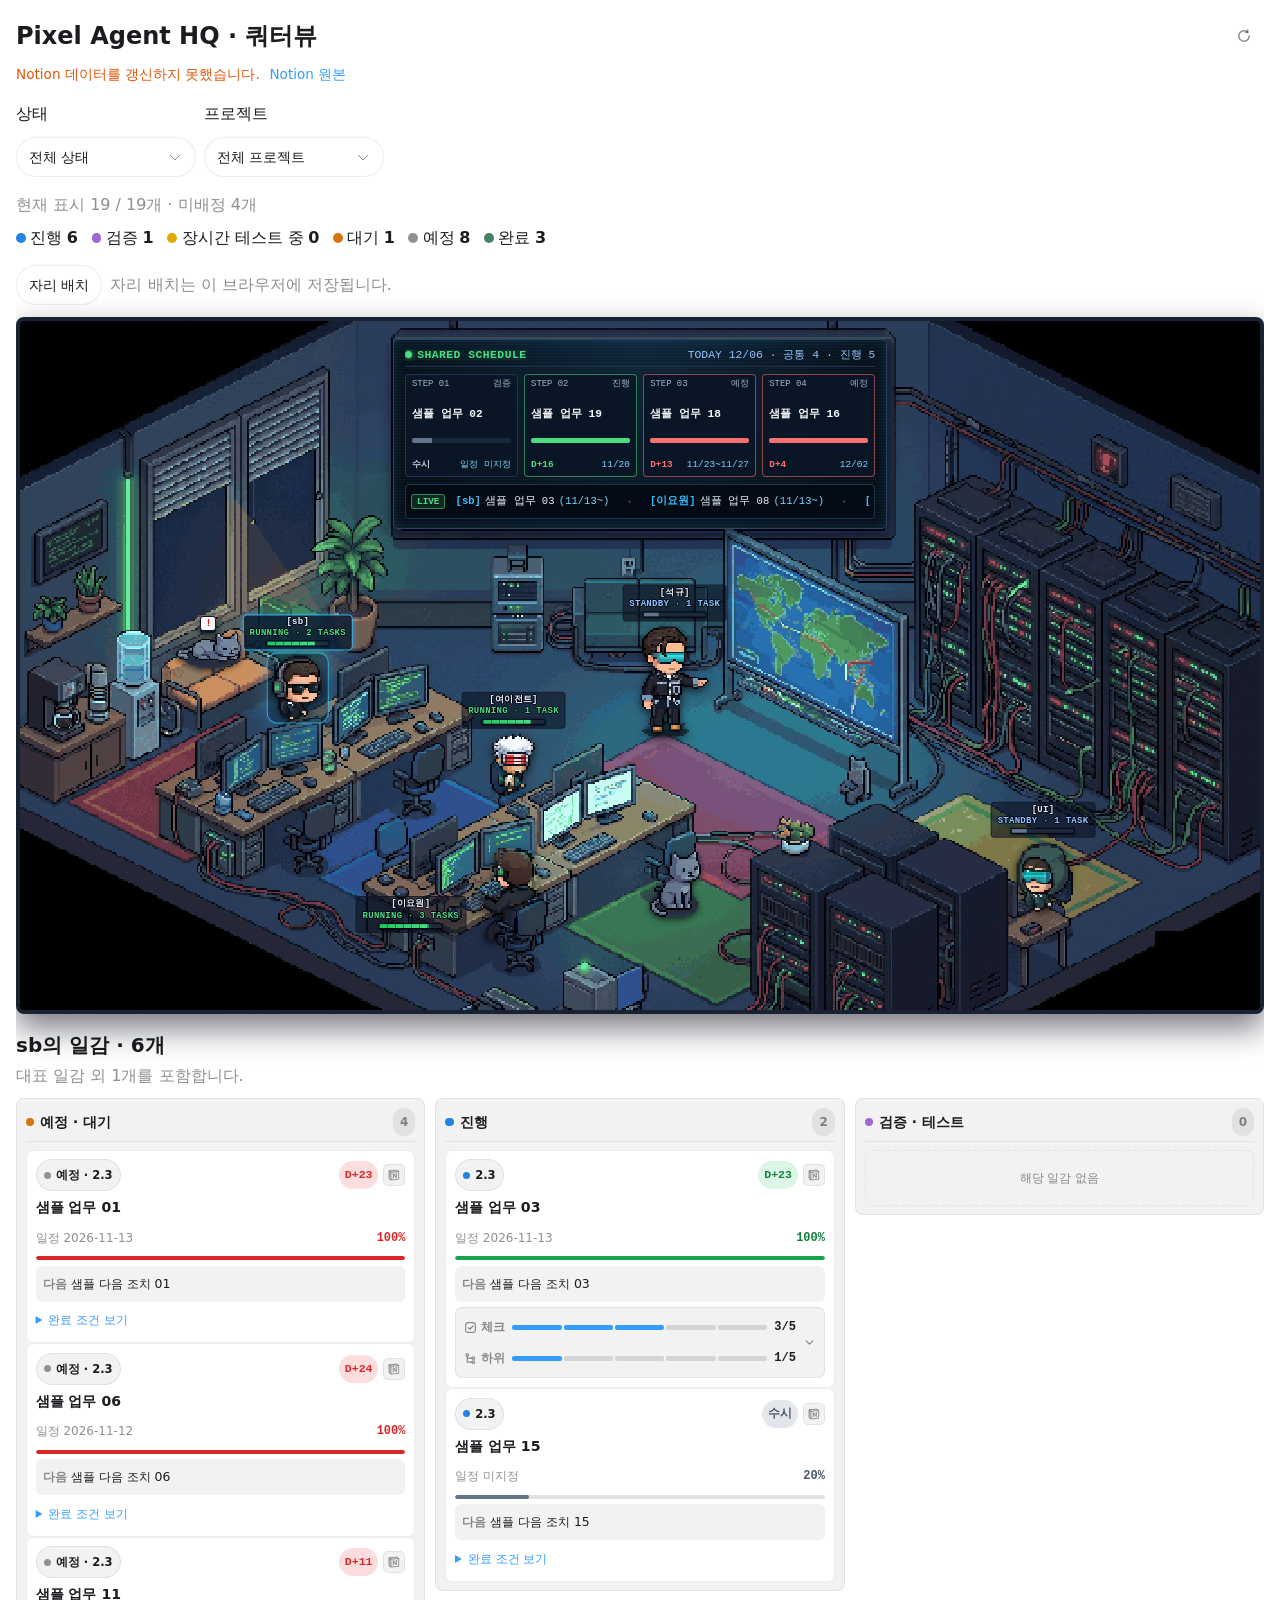
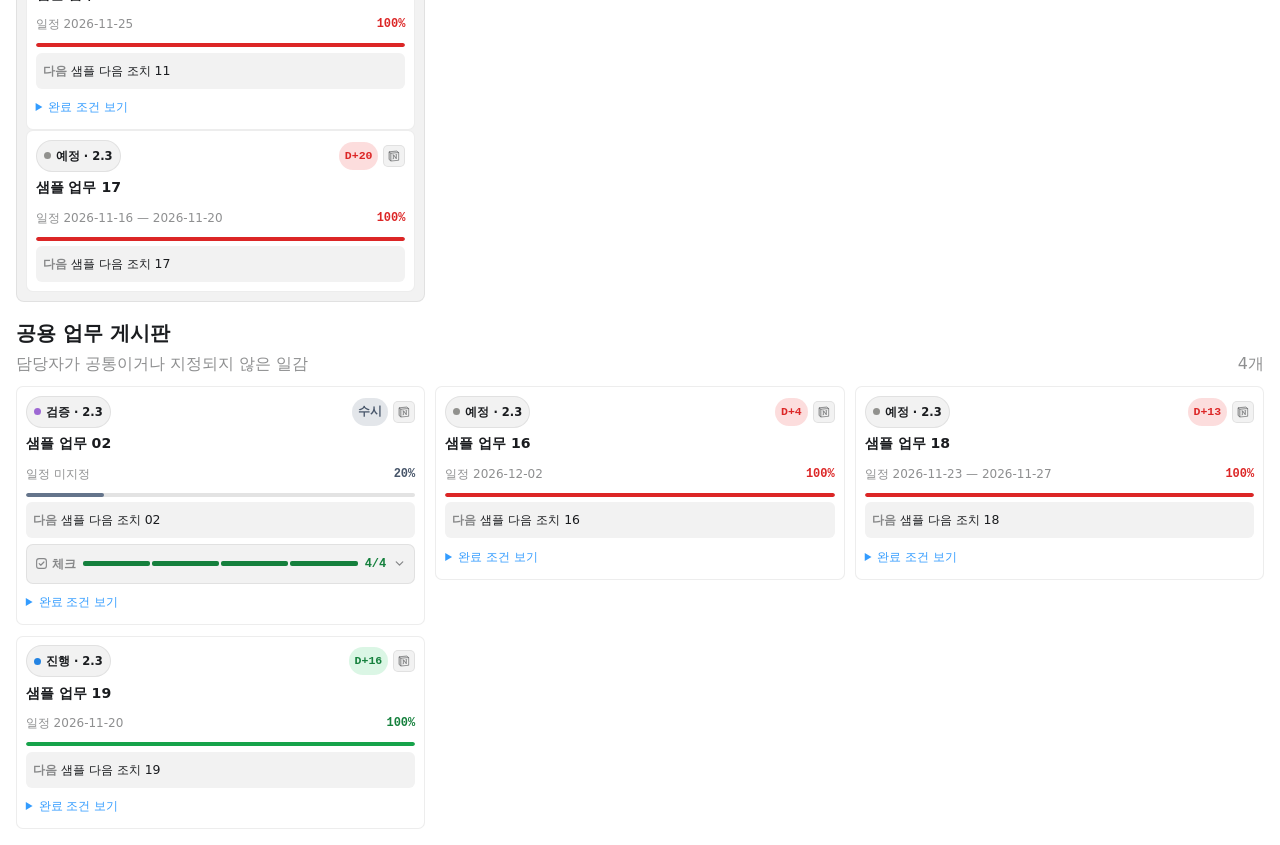
==== commit 453ed65c: "refactor(ui): split office script into domain modules and session state machine (#4)" ====
--- a/index.html
+++ b/index.html
@@ -3754,2047 +3754,2480 @@
 &lt;/div&gt;
 &lt;script id=&quot;office-model&quot;&gt;
 (() =&gt; {
-  const STATUS_ORDER = [&quot;진행&quot;, &quot;검증&quot;, &quot;장시간 테스트 중&quot;, &quot;대기&quot;, &quot;예정&quot;, &quot;완료&quot;];
-  const STATUS_RANK = new Map(STATUS_ORDER.map((status, index) =&gt; [status, index]));
-  const KANBAN_LANES = [
-    { id: &quot;planned&quot;, title: &quot;예정 · 대기&quot;, dot: &quot;대기&quot;, statuses: [&quot;대기&quot;, &quot;예정&quot;] },
-    { id: &quot;progress&quot;, title: &quot;진행&quot;, dot: &quot;진행&quot;, statuses: [&quot;진행&quot;] },
-    { id: &quot;review&quot;, title: &quot;검증 · 테스트&quot;, dot: &quot;검증&quot;, statuses: [&quot;검증&quot;, &quot;장시간 테스트 중&quot;] },
-  ];
-  const EMPLOYEES = [&quot;sb&quot;, &quot;이요원&quot;, &quot;여이전트&quot;, &quot;석규&quot;, &quot;UI&quot;];
-  const SHARED_OWNER = &quot;공통&quot;;
-  const ACTIVE_TICKER_STATUSES = new Set([&quot;진행&quot;, &quot;검증&quot;, &quot;장시간 테스트 중&quot;]);
-  const NOTION_ICON_PATHS = [
-    { d: &quot;M3.5 4.8L16.8 3.5L20 6.1L6.7 7.4L3.5 4.8Z&quot;, fill: &quot;currentColor&quot;, &quot;fill-opacity&quot;: &quot;0.16&quot; },
-    { d: &quot;M3.5 4.8L6.7 7.4V20.6L3.5 18V4.8Z&quot;, fill: &quot;currentColor&quot;, &quot;fill-opacity&quot;: &quot;0.28&quot; },
-    { d: &quot;M3.5 4.8L16.8 3.5L20 6.1V19.3L6.7 20.6L3.5 18V4.8Z&quot;, stroke: &quot;currentColor&quot;, &quot;stroke-width&quot;: &quot;1.5&quot;, &quot;stroke-linejoin&quot;: &quot;round&quot; },
-    { d: &quot;M3.5 4.8L6.7 7.4L20 6.1M6.7 7.4V20.6&quot;, stroke: &quot;currentColor&quot;, &quot;stroke-width&quot;: &quot;1.5&quot;, &quot;stroke-linejoin&quot;: &quot;round&quot; },
-    { d: &quot;M9.1 9.6L11.9 9.4L15.1 14V9.7L14.3 9.8V9L17.5 8.7V9.5L16.8 9.6V17L15.2 17.1L11.7 12.1V16.6L12.5 16.5V17.3L9.1 17.6V16.8L10 16.7V10.4L9.1 10.5V9.6Z&quot;, fill: &quot;currentColor&quot; },
-  ];
-  const ALL_STATUS = &quot;전체 상태&quot;;
-  const ALL_PROJECTS = &quot;전체 프로젝트&quot;;
-  const UNSPECIFIED_PROJECT = &quot;프로젝트 미지정&quot;;
-
-  function isSharedOwner(owner) {
-    return owner === null || owner === undefined || owner === &quot;&quot; || owner === SHARED_OWNER;
-  }
-
-  function todayKstIso() {
-    try {
-      return new Intl.DateTimeFormat(&quot;en-CA&quot;, { timeZone: &quot;Asia/Seoul&quot; }).format(new Date());
-    } catch {
-      return new Date().toISOString().slice(0, 10);
-    }
-  }
-
-  function parseIsoDayMs(value) {
-    if (typeof value !== &quot;string&quot;) return null;
-    const match = value.match(/^(\d{4})-(\d{2})-(\d{2})$/);
-    if (!match) return null;
-    return Date.UTC(Number(match[1]), Number(match[2]) - 1, Number(match[3]));
-  }
-
-  function formatMmDd(value) {
-    if (typeof value !== &quot;string&quot;) return &quot;&quot;;
-    const match = value.match(/^\d{4}-(\d{2})-(\d{2})$/);
-    return match ? match[1] + &quot;/&quot; + match[2] : value;
-  }
-
-  function formatScheduleShort(task, includeTrailingTilde) {
-    if (task.startDate &amp;&amp; task.endDate) {
-      return formatMmDd(task.startDate) + &quot;~&quot; + formatMmDd(task.endDate);
-    }
-    if (task.startDate) {
-      return formatMmDd(task.startDate) + (includeTrailingTilde ? &quot;~&quot; : &quot;&quot;);
-    }
-    if (task.endDate) return &quot;~&quot; + formatMmDd(task.endDate);
-    return &quot;일정 미지정&quot;;
-  }
-
-  function projectLabel(task) {
-    return task.project === null || task.project === undefined ? UNSPECIFIED_PROJECT : task.project;
-  }
-
-  function matches(task, filters) {
-    const statusMatches = filters.status === ALL_STATUS || task.status === filters.status;
-    const projectMatches = filters.project === ALL_PROJECTS || projectLabel(task) === filters.project;
-    return statusMatches &amp;&amp; projectMatches;
-  }
-
-  function safeNotionUrl(value) {
-    if (typeof value !== &quot;string&quot;) return &quot;&quot;;
-    try {
-      const parsed = new URL(value);
-      const notionHosts = [&quot;app.notion.com&quot;, &quot;notion.so&quot;, &quot;www.notion.so&quot;];
-      return parsed.protocol === &quot;https:&quot; &amp;&amp;
-        notionHosts.includes(parsed.hostname) &amp;&amp;
-        parsed.host === parsed.hostname &amp;&amp;
-        parsed.username === &quot;&quot; &amp;&amp;
-        parsed.password === &quot;&quot;
-        ? parsed.href
-        : &quot;&quot;;
-    } catch {
-      return &quot;&quot;;
-    }
-  }
-
-  function toNotionAppUrl(value) {
-    const safeUrl = safeNotionUrl(value);
-    return safeUrl ? safeUrl.replace(/^https:/, &quot;notion:&quot;) : &quot;&quot;;
-  }
-
-  function formatGoalDate(task) {
-    if (task.startDate &amp;&amp; task.endDate) return task.startDate + &quot; — &quot; + task.endDate;
-    if (task.startDate) return task.startDate + &quot; · 종료일 미지정&quot;;
-    if (task.endDate) return &quot;시작일 미지정 · &quot; + task.endDate;
-    return &quot;미지정&quot;;
-  }
-
-  function computeScheduleGauge(task, referenceDateIso) {
-    const todayIso = referenceDateIso || todayKstIso();
-    const todayMs = parseIsoDayMs(todayIso);
-    const targetIso = task?.startDate || task?.endDate || null;
-    const targetMs = parseIsoDayMs(targetIso);
-    let dDayLabel = ACTIVE_TICKER_STATUSES.has(task?.status) ? &quot;수시&quot; : &quot;미정&quot;;
-    let diffDays = null;
-    if (todayMs !== null &amp;&amp; targetMs !== null) {
-      diffDays = Math.round((targetMs - todayMs) / 86_400_000);
-      if (diffDays &gt; 0) dDayLabel = &quot;D-&quot; + diffDays;
-      else if (diffDays === 0) dDayLabel = &quot;D-DAY&quot;;
-      else dDayLabel = &quot;D+&quot; + Math.abs(diffDays);
-    }
-
-    let progress = 20;
-    if (diffDays !== null) {
-      if (diffDays &lt;= 0) progress = 100;
-      else if (diffDays &gt;= 14) progress = 10;
-      else progress = Math.round(100 - (diffDays / 14) * 90);
-    }
-
-    let tone = &quot;slate&quot;;
-    if (diffDays !== null) {
-      if (diffDays &gt;= 2) {
-        tone = &quot;green&quot;;
-      } else if (diffDays === 1 || diffDays === 0) {
-        tone = &quot;amber&quot;;
-      } else if (Boolean(task?.startDate) &amp;&amp; ACTIVE_TICKER_STATUSES.has(task?.status)) {
-        tone = &quot;green&quot;;
-      } else {
-        tone = &quot;red&quot;;
-      }
-    }
-
-    return { dDayLabel, diffDays, progress, tone };
-  }
-
-  function normalizeTaskId(value) {
-    if (typeof value !== &quot;string&quot;) return &quot;&quot;;
-    return value.trim().toLowerCase().replace(/-/g, &quot;&quot;);
-  }
-
-  function extractTaskId(task) {
-    const direct = normalizeTaskId(task?.id);
-    if (direct) return direct;
-    if (typeof task?.url !== &quot;string&quot; || !task.url) return &quot;&quot;;
-    const pathOnly = task.url.split(/[?#]/)[0].replace(/\/+$/, &quot;&quot;);
-    const match = pathOnly.match(/([0-9a-f]{32}|[0-9a-f]{8}-[0-9a-f]{4}-[0-9a-f]{4}-[0-9a-f]{4}-[0-9a-f]{12})$/i);
-    return match ? normalizeTaskId(match[1]) : &quot;&quot;;
-  }
-
-  function createOfficeModel(snapshot) {
-    const tasks = Array.isArray(snapshot.results) ? snapshot.results.slice() : [];
-    const statuses = STATUS_ORDER.concat([...new Set(tasks.map((task) =&gt; task.status).filter(Boolean))]
-      .filter((status) =&gt; !STATUS_ORDER.includes(status)));
-    const employees = EMPLOYEES.concat([...new Set(tasks.map((task) =&gt; task.owner).filter((owner) =&gt; owner &amp;&amp; !isSharedOwner(owner)))]
-      .filter((owner) =&gt; !EMPLOYEES.includes(owner)));
-    const projects = [&quot;2.3&quot;, &quot;2.2.1&quot;, &quot;기타&quot;].concat([...new Set(tasks.map((task) =&gt; task.project).filter(Boolean))]
-      .filter((project) =&gt; ![&quot;2.3&quot;, &quot;2.2.1&quot;, &quot;기타&quot;].includes(project)));
-
-    // Index all tasks including completed ones so sub-task completion counts remain accurate.
-    const tasksById = new Map();
-    for (const task of tasks) {
-      const id = extractTaskId(task);
-      if (id &amp;&amp; !tasksById.has(id)) {
-        tasksById.set(id, task);
-      }
-    }
-
-    const childrenByParentId = new Map();
-    const seenChildrenByParent = new Map();
-    function addChildLink(parentId, childTask) {
-      if (!parentId || !childTask) return;
-      const childId = extractTaskId(childTask);
-      if (childId &amp;&amp; childId === parentId) return;
-      const childKey = childId || childTask;
-      let seen = seenChildrenByParent.get(parentId);
-      if (!seen) {
-        seen = new Set();
-        seenChildrenByParent.set(parentId, seen);
-      }
-      if (seen.has(childKey)) return;
-      seen.add(childKey);
-      let list = childrenByParentId.get(parentId);
-      if (!list) {
-        list = [];
-        childrenByParentId.set(parentId, list);
-      }
-      list.push(childTask);
-    }
-
-    for (const task of tasks) {
-      if (Array.isArray(task.parentTaskIds)) {
-        for (const rawParentId of task.parentTaskIds) {
-          addChildLink(normalizeTaskId(rawParentId), task);
-        }
-      }
-    }
-    for (const task of tasks) {
-      const parentId = extractTaskId(task);
-      if (!parentId || !Array.isArray(task.subTaskIds)) continue;
-      for (const rawChildId of task.subTaskIds) {
-        const childTask = tasksById.get(normalizeTaskId(rawChildId));
-        if (childTask) addChildLink(parentId, childTask);
-      }
-    }
-
-    function computeTaskProgress(task) {
-      const rawChecklist = Array.isArray(task?.checklist) ? task.checklist : [];
-      const checklistItems = rawChecklist
-        .filter((item) =&gt; item &amp;&amp; typeof item === &quot;object&quot; &amp;&amp; typeof item.text === &quot;string&quot; &amp;&amp; item.text.trim())
-        .map((item) =&gt; ({ text: item.text.trim(), done: Boolean(item.done) }));
-      const checklist = checklistItems.length &gt; 0
-        ? {
-            done: checklistItems.filter((item) =&gt; item.done).length,
-            total: checklistItems.length,
-            items: checklistItems,
-          }
-        : null;
-
-      const taskId = extractTaskId(task);
-      const linkedChildren = taskId ? (childrenByParentId.get(taskId) || []) : [];
-      const subtaskItems = linkedChildren.map((child) =&gt; ({
-        id: extractTaskId(child) || child.title || &quot;&quot;,
-        title: child.title || &quot;제목 없음&quot;,
-        status: child.status || &quot;미지정&quot;,
-        owner: child.owner ?? null,
-        done: child.status === &quot;완료&quot;,
-        sourceUrl: safeNotionUrl(child.url),
-      }));
-      const subtasks = subtaskItems.length &gt; 0
-        ? {
-            done: subtaskItems.filter((item) =&gt; item.done).length,
-            total: subtaskItems.length,
-            items: subtaskItems,
-          }
-        : null;
-
-      return { checklist, subtasks };
-    }
-
-    function describeTask(task, referenceDateIso) {
-      const gauge = computeScheduleGauge(task, referenceDateIso);
-      const progressDetail = computeTaskProgress(task);
-      return {
-        taskKey: task.id || task.url || task.title || &quot;&quot;,
-        title: task.title,
-        status: task.status,
-        project: projectLabel(task),
-        priority: task.priority ?? &quot;미지정&quot;,
-        goalDate: formatGoalDate(task),
-        nextCheck: task.checkDate ?? &quot;미지정&quot;,
-        nextAction: task.nextAction ?? &quot;미지정&quot;,
-        doneCondition: task.doneCondition ?? &quot;미지정&quot;,
-        sourceUrl: safeNotionUrl(task.url),
-        dDayLabel: gauge.dDayLabel,
-        progress: gauge.progress,
-        tone: gauge.tone,
-        checklist: progressDetail.checklist,
-        subtasks: progressDetail.subtasks,
-      };
-    }
-
-    function parseStateCandidate(candidate) {
-      if (typeof candidate === &quot;string&quot;) {
-        try { return JSON.parse(candidate); } catch { return null; }
-      }
-      return candidate &amp;&amp; typeof candidate === &quot;object&quot; ? candidate : null;
-    }
-
-    function stateFromHost(candidate) {
-      const outer = parseStateCandidate(candidate);
-      if (!outer) return null;
-      const nested = parseStateCandidate(outer.privateContent) || parseStateCandidate(outer.modelContent);
-      const saved = nested || outer;
-      const selectedEmployee = employees.includes(saved.selectedEmployee) ? saved.selectedEmployee : &quot;sb&quot;;
-      const status = [ALL_STATUS].concat(statuses).includes(saved.status) ? saved.status : ALL_STATUS;
-      const projectOptions = [ALL_PROJECTS, ...projects, UNSPECIFIED_PROJECT];
-      const project = projectOptions.includes(saved.project) ? saved.project : ALL_PROJECTS;
-      return { selectedEmployee, status, project };
-    }
-
-    function restorePendingState(candidate, currentState, userChangedState) {
-      if (userChangedState) return currentState;
-      return stateFromHost(candidate) || currentState;
-    }
-
-    function filteredTasks(filters) {
-      return tasks.filter((task) =&gt; matches(task, filters));
-    }
-
-    function summary(filters) {
-      const shown = filteredTasks(filters);
-      const statusCounts = Object.fromEntries(statuses.map((status) =&gt; [
-        status,
-        shown.filter((task) =&gt; task.status === status).length,
-      ]));
-      return {
-        total: shown.length,
-        snapshotTotal: tasks.length,
-        unassigned: shown.filter((task) =&gt; isSharedOwner(task.owner)).length,
-        statuses: statusCounts,
-      };
-    }
-
-    function employeeTasks(owner, filters) {
-      return filteredTasks(filters).filter((task) =&gt; task.owner === owner &amp;&amp; task.status !== &quot;완료&quot;);
-    }
-
-    function unassignedTasks(filters) {
-      return filteredTasks(filters).filter((task) =&gt; isSharedOwner(task.owner) &amp;&amp; task.status !== &quot;완료&quot;);
-    }
-
-    function billboardView(filters, referenceDateIso) {
-      const todayIso = referenceDateIso || todayKstIso();
-      const shared = unassignedTasks(filters);
-      const scheduleTasks = shared
-        .map((task, index) =&gt; ({
-          task,
-          index,
-          targetIso: task.startDate || task.endDate || null,
-          rank: STATUS_RANK.get(task.status) ?? STATUS_ORDER.length,
-        }))
-        .sort((left, right) =&gt; {
-          const leftActiveUndated = !left.targetIso &amp;&amp; ACTIVE_TICKER_STATUSES.has(left.task.status);
-          const rightActiveUndated = !right.targetIso &amp;&amp; ACTIVE_TICKER_STATUSES.has(right.task.status);
-          if (leftActiveUndated !== rightActiveUndated) return leftActiveUndated ? -1 : 1;
-          if (left.targetIso &amp;&amp; right.targetIso &amp;&amp; left.targetIso !== right.targetIso) {
-            return left.targetIso.localeCompare(right.targetIso);
-          }
-          if (Boolean(left.targetIso) !== Boolean(right.targetIso)) return left.targetIso ? -1 : 1;
-          return left.rank - right.rank || left.index - right.index;
-        })
-        .map(({ task }, idx) =&gt; {
-          const gauge = computeScheduleGauge(task, todayIso);
-          return {
-            stepLabel: &quot;STEP &quot; + String(idx + 1).padStart(2, &quot;0&quot;),
-            title: task.title,
-            status: task.status || &quot;미정&quot;,
-            dDayLabel: gauge.dDayLabel,
-            shortDate: formatScheduleShort(task, false),
-            progress: gauge.progress,
-            tone: gauge.tone,
-            task,
-          };
-        });
-
-      const tickerTasks = filteredTasks(filters)
-        .filter((task) =&gt; !isSharedOwner(task.owner) &amp;&amp; ACTIVE_TICKER_STATUSES.has(task.status))
-        .map((task) =&gt; ({
-          owner: task.owner,
-          title: task.title,
-          status: task.status,
-          shortDate: formatScheduleShort(task, true),
-          task,
-        }));
-
-      return {
-        todayLabel: formatMmDd(todayIso),
-        scheduleTasks,
-        tickerTasks,
-      };
-    }
-
-    function representativeTask(owner, filters) {
-      const owned = employeeTasks(owner, filters).filter((task) =&gt; task.status !== &quot;완료&quot; &amp;&amp; !task.parentTaskIds?.length);
-      if (owned.length === 0) return null;
-      return owned
-        .map((task, index) =&gt; ({ task, index }))
-        .sort((left, right) =&gt; {
-          const leftRank = STATUS_RANK.get(left.task.status) ?? STATUS_ORDER.length;
-          const rightRank = STATUS_RANK.get(right.task.status) ?? STATUS_ORDER.length;
-          return leftRank - rightRank || left.index - right.index;
-        })[0].task;
-    }
-
-    function viewForEmployee(owner, filters) {
-      const owned = employeeTasks(owner, filters);
-      const topLevelCount = owned.filter((task) =&gt; task.status !== &quot;완료&quot; &amp;&amp; !task.parentTaskIds?.length).length;
-      const representative = representativeTask(owner, filters);
-      return {
-        owner,
-        tasks: owned,
-        topLevelCount,
-        representative,
-        otherCount: representative ? topLevelCount - 1 : 0,
-        empty: owned.length === 0,
-      };
-    }
-
-    function normalizeSeating(saved) {
-      const valid = Array.isArray(saved) ? saved.filter((owner) =&gt; employees.includes(owner)) : [];
-      return [...new Set([...valid, ...employees])];
-    }
-
-    function swapSeats(saved, owner, target) {
-      const order = normalizeSeating(saved);
-      const from = order.indexOf(owner);
-      const to = order.indexOf(target);
-      if (from &gt;= 0 &amp;&amp; to &gt;= 0) [order[from], order[to]] = [order[to], order[from]];
-      return order;
-    }
-
-    function focusEmployeeButton(buttons, owner) {
-      const button = buttons.find((candidate) =&gt; candidate.dataset.owner === owner);
-      if (!button || typeof button.focus !== &quot;function&quot;) return null;
-      button.focus();
-      return button;
-    }
-
-    function groupTasksByLane(tasks) {
-      const byStatus = new Map();
-      for (const lane of KANBAN_LANES) {
-        for (const status of lane.statuses) byStatus.set(status, lane.id);
-      }
-      const buckets = new Map(KANBAN_LANES.map((lane) =&gt; [lane.id, []]));
-      for (const task of Array.isArray(tasks) ? tasks : []) {
-        const laneId = byStatus.get(task?.status) || KANBAN_LANES[0].id;
-        buckets.get(laneId).push(task);
-      }
-      return KANBAN_LANES.map((lane) =&gt; ({
-        id: lane.id,
-        title: lane.title,
-        dot: lane.dot,
-        showExactStatus: lane.statuses.length &gt; 1,
-        tasks: buckets.get(lane.id),
-      }));
-    }
-
-    return {
-      employees,
-      statuses,
-      projects,
-      kanbanLanes: KANBAN_LANES,
-      groupTasksByLane,
-      stateFromHost,
-      restorePendingState,
-      filteredTasks,
-      summary,
-      employeeTasks,
-      unassignedTasks,
-      representativeTask,
-      viewForEmployee,
-      focusEmployeeButton,
-      normalizeSeating,
-      swapSeats,
-      describeTask,
-      billboardView,
-    };
-  }
-
-  window.__wipsOfficeModel = createOfficeModel;
-
-  const root = document.getElementById(&quot;wips-office-root&quot;);
-  if (!root) return;
-
-  const dataNode = document.getElementById(&quot;wips-office-data&quot;);
-  let snapshot = JSON.parse(dataNode.textContent);
-  let model = createOfficeModel(snapshot);
-  const statusSelect = document.getElementById(&quot;wips-office-status&quot;);
-  const projectSelect = document.getElementById(&quot;wips-office-project&quot;);
-  const refreshButton = document.getElementById(&quot;wips-office-refresh&quot;);
-  const syncStatus = document.getElementById(&quot;wips-office-sync-status&quot;);
-  const summaryNode = document.getElementById(&quot;wips-office-summary&quot;);
-  const countsNode = document.getElementById(&quot;wips-office-status-counts&quot;);
-  const employeeNode = document.getElementById(&quot;wips-office-employees&quot;);
-  const seatingEdit = document.getElementById(&quot;wips-office-edit-seating&quot;);
-  const seatingReset = document.getElementById(&quot;wips-office-reset-seating&quot;);
-  const seatingMessage = document.getElementById(&quot;wips-office-seating-message&quot;);
-  const seatingKey = &quot;wips-office-seating-v1&quot;;
-  let editingSeating = false;
-  let draggingOwner = null;
-  let suppressEmployeeClick = false;
-  let savedSeating = [];
-  try { savedSeating = JSON.parse(window.localStorage.getItem(seatingKey)); } catch {}
-  let seatingOrder = model.normalizeSeating(savedSeating);
-
-  function persistSeating(message) {
-    try {
-      window.localStorage.setItem(seatingKey, JSON.stringify(seatingOrder));
-      seatingMessage.textContent = message + &quot; 이 브라우저에 저장했습니다.&quot;;
-    } catch {
-      seatingMessage.textContent = message + &quot; 저장할 수 없어 현재 화면에만 적용됩니다.&quot;;
-    }
-  }
-
-  function canDropSeat(owner) {
-    return editingSeating &amp;&amp; draggingOwner !== null &amp;&amp; draggingOwner !== owner &amp;&amp;
-      model.employees.includes(draggingOwner) &amp;&amp; model.employees.includes(owner);
-  }
-
-  seatingEdit.addEventListener(&quot;click&quot;, () =&gt; {
-    editingSeating = !editingSeating;
-    seatingEdit.setAttribute(&quot;aria-pressed&quot;, String(editingSeating));
-    seatingEdit.textContent = editingSeating ? &quot;배치 완료&quot; : &quot;자리 배치&quot;;
-    seatingReset.hidden = !editingSeating;
-    seatingMessage.textContent = editingSeating
-      ? &quot;요원을 다른 자리로 끌거나 아래 선택 메뉴에서 고르면 두 요원의 자리를 서로 바꿉니다. 변경 즉시 저장됩니다.&quot;
-      : &quot;자리 배치는 이 브라우저에 저장됩니다.&quot;;
-    render();
-  });
-  seatingReset.addEventListener(&quot;click&quot;, () =&gt; {
-    seatingOrder = model.normalizeSeating([]);
-    persistSeating(&quot;기본 배치로 되돌렸습니다.&quot;);
-    render();
-  });
-  const selectedTitle = document.getElementById(&quot;wips-office-selected-title&quot;);
-  const selectedNote = document.getElementById(&quot;wips-office-selected-note&quot;);
-  const selectedEmpty = document.getElementById(&quot;wips-office-selected-empty&quot;);
-  const selectedTasksNode = document.getElementById(&quot;wips-office-selected-tasks&quot;);
-  const communalCount = document.getElementById(&quot;wips-office-communal-count&quot;);
-  const communalEmpty = document.getElementById(&quot;wips-office-communal-empty&quot;);
-  const communalTasksNode = document.getElementById(&quot;wips-office-communal-tasks&quot;);
-  const communalTitleNode = document.getElementById(&quot;wips-office-communal-title&quot;);
-  const billboardNode = document.getElementById(&quot;wips-office-billboard&quot;);
-  const sourceNode = document.getElementById(&quot;wips-office-source&quot;);
-  let pendingHostState = window.openai &amp;&amp; window.openai.widgetState;
-  let hasLiveModel = false;
-  let userChangedState = false;
-  const initialState = model.stateFromHost(pendingHostState);
-  const state = initialState || {
-    selectedEmployee: &quot;sb&quot;,
-    status: ALL_STATUS,
-    project: ALL_PROJECTS,
-  };
-  const openProgressDrawers = new Set();
-  statusSelect.value = state.status;
-  projectSelect.value = state.project;
-
-  function setSafeHref(anchor, url) {
-    const appUrl = toNotionAppUrl(url);
-    if (appUrl) {
-      anchor.href = appUrl;
-      anchor.removeAttribute(&quot;target&quot;);
-      anchor.removeAttribute(&quot;rel&quot;);
-    } else {
-      anchor.removeAttribute(&quot;href&quot;);
-      anchor.removeAttribute(&quot;target&quot;);
-      anchor.removeAttribute(&quot;rel&quot;);
-    }
-  }
-
-  function addText(parent, tag, className, text) {
-    const node = document.createElement(tag);
-    if (className) node.className = className;
-    if (text !== undefined &amp;&amp; text !== null) node.textContent = String(text);
-    parent.append(node);
-    return node;
-  }
-
-  function createPersonArt(owner) {
-    const art = document.createElement(&quot;span&quot;);
-    art.className = &quot;person-art&quot;;
-    art.dataset.employee = owner;
-    art.dataset.agentStyle = owner === &quot;석규&quot; || owner === &quot;UI&quot; ? &quot;cyber&quot; : &quot;suit&quot;;
-    let motionPhase = 0;
-    for (const character of owner) motionPhase = (motionPhase * 31 + character.codePointAt(0)) % 5;
-    art.dataset.motionPhase = String(motionPhase);
-    art.setAttribute(&quot;aria-hidden&quot;, &quot;true&quot;);
-    return art;
-  }
-
-  function createWorkstation(owner, filters) {
-    const view = model.viewForEmployee(owner, filters);
-    const station = document.createElement(&quot;article&quot;);
-    station.className = &quot;workstation&quot;;
-    const isWorking = Boolean(view.representative &amp;&amp; ACTIVE_TICKER_STATUSES.has(view.representative.status));
-    station.dataset.activity = isWorking ? &quot;working&quot; : &quot;idle&quot;;
-    station.dataset.status = view.representative ? view.representative.status : &quot;idle&quot;;
-
-    const bubble = document.createElement(&quot;div&quot;);
-    bubble.className = &quot;speech-bubble&quot;;
-    bubble.title = view.representative
-      ? view.representative.status + &quot; · &quot; + view.representative.title + &quot; (&quot; + view.topLevelCount + &quot;건)&quot;
-      : &quot;할당된 활성 일감 없음&quot;;
-    const STATUS_LABELS_EN = {
-      진행: &quot;RUNNING&quot;,
-      검증: &quot;TESTING&quot;,
-      &quot;장시간 테스트 중&quot;: &quot;LONG TEST&quot;,
-      대기: &quot;WAITING&quot;,
-      예정: &quot;STANDBY&quot;,
-      완료: &quot;DONE&quot;,
-    };
-    const rawStatus = view.representative ? view.representative.status : null;
-    const statusEn = rawStatus ? (STATUS_LABELS_EN[rawStatus] || rawStatus) : &quot;IDLE&quot;;
-    const taskCount = view.topLevelCount || 0;
-    const taskCountLabel = taskCount + (taskCount === 1 ? &quot; TASK&quot; : &quot; TASKS&quot;);
-    const hudStatusText = view.representative ? statusEn + &quot; · &quot; + taskCountLabel : &quot;IDLE · 0 TASKS&quot;;
-    const hudHeader = document.createElement(&quot;div&quot;);
-    hudHeader.className = &quot;hud-header&quot;;
-    addText(hudHeader, &quot;span&quot;, &quot;hud-tag&quot;, &quot;[&quot; + owner + &quot;]&quot;);
-    addText(hudHeader, &quot;span&quot;, &quot;hud-state&quot;, hudStatusText);
-    bubble.append(hudHeader);
-    const hudMeter = document.createElement(&quot;div&quot;);
-    hudMeter.className = &quot;hud-meter&quot;;
-    const hudMeterFill = document.createElement(&quot;span&quot;);
-    hudMeterFill.className = &quot;hud-meter-fill&quot;;
-    hudMeter.append(hudMeterFill);
-    bubble.append(hudMeter);
-
-    const button = document.createElement(&quot;button&quot;);
-    button.type = &quot;button&quot;;
-    button.className = &quot;employee-button&quot;;
-    button.dataset.owner = owner;
-    button.setAttribute(&quot;aria-label&quot;, owner + &quot;의 최상위 일감 &quot; + view.topLevelCount + &quot;개 보기&quot;);
-    button.setAttribute(&quot;aria-pressed&quot;, String(state.selectedEmployee === owner));
-    button.draggable = editingSeating;
-    button.append(createPersonArt(owner));
-    button.addEventListener(&quot;click&quot;, (event) =&gt; {
-      if (suppressEmployeeClick) {
-        event.preventDefault();
-        event.stopPropagation();
-        suppressEmployeeClick = false;
-        return;
-      }
-      userChangedState = true;
-      state.selectedEmployee = owner;
-      render();
-      model.focusEmployeeButton(Array.from(employeeNode.querySelectorAll(&quot;button&quot;)), owner);
-      saveState();
-    });
-    button.addEventListener(&quot;dragstart&quot;, (event) =&gt; {
-      if (!editingSeating) {
-        event.preventDefault();
-        return;
-      }
-      draggingOwner = owner;
-      suppressEmployeeClick = true;
-      button.classList.add(&quot;is-dragging&quot;);
-      if (event.dataTransfer) {
-        event.dataTransfer.effectAllowed = &quot;move&quot;;
-        event.dataTransfer.setData(&quot;text/plain&quot;, owner);
-      }
-    });
-
-    station.append(bubble, button);
-    if (editingSeating) {
-      station.addEventListener(&quot;dragover&quot;, (event) =&gt; {
-        if (!canDropSeat(owner)) return;
-        event.preventDefault();
-        if (event.dataTransfer) event.dataTransfer.dropEffect = &quot;move&quot;;
-        station.classList.add(&quot;is-drop-target&quot;);
-      });
-      station.addEventListener(&quot;dragleave&quot;, (event) =&gt; {
-        if (station.contains(event.relatedTarget)) return;
-        station.classList.remove(&quot;is-drop-target&quot;);
-      });
-      station.addEventListener(&quot;drop&quot;, (event) =&gt; {
-        if (!canDropSeat(owner)) return;
-        event.preventDefault();
-        const source = draggingOwner;
-        draggingOwner = null;
-        seatingOrder = model.swapSeats(seatingOrder, source, owner);
-        persistSeating(source + &quot;와 &quot; + owner + &quot;의 자리를 바꿨습니다.&quot;);
-        render();
-      });
-      button.addEventListener(&quot;dragend&quot;, () =&gt; {
-        draggingOwner = null;
-        button.classList.remove(&quot;is-dragging&quot;);
-        employeeNode.querySelectorAll(&quot;.workstation.is-drop-target&quot;).forEach((target) =&gt; {
-          target.classList.remove(&quot;is-drop-target&quot;);
-        });
-        window.setTimeout(() =&gt; { suppressEmployeeClick = false; }, 0);
-      });
-      const label = document.createElement(&quot;label&quot;);
-      label.className = &quot;seat-control&quot;;
-      addText(label, &quot;span&quot;, &quot;&quot;, (seatingOrder.indexOf(owner) + 1) + &quot;번 자리 · &quot; + owner);
-      const select = document.createElement(&quot;select&quot;);
-      select.className = &quot;form-select&quot;;
-      select.dataset.seatOwner = owner;
-      select.setAttribute(&quot;aria-label&quot;, owner + &quot; 이동할 자리&quot;);
-      seatingOrder.forEach((occupant, index) =&gt; {
-        const option = document.createElement(&quot;option&quot;);
-        option.value = occupant;
-        option.textContent = (index + 1) + &quot;번 · &quot; + occupant + (occupant === owner ? &quot; (현재)&quot; : &quot;와 교환&quot;);
-        select.append(option);
-      });
-      select.value = owner;
-      select.addEventListener(&quot;change&quot;, () =&gt; {
-        const target = select.value;
-        seatingOrder = model.swapSeats(seatingOrder, owner, target);
-        persistSeating(owner + &quot;와 &quot; + target + &quot;의 자리를 바꿨습니다.&quot;);
-        render();
-        Array.from(employeeNode.querySelectorAll(&quot;select&quot;)).find((node) =&gt; node.dataset.seatOwner === owner)?.focus();
-      });
-      label.append(select);
-      station.append(label);
-    }
-    return station;
-  }
-
-  function renderTaskList(container, tasks) {
-    container.replaceChildren(...tasks.map((task) =&gt; createKanbanCard(task, true)));
-  }
-
-  function createSvgNode(tag, attrs) {
-    const node = document.createElementNS
-      ? document.createElementNS(&quot;http://www.w3.org/2000/svg&quot;, tag)
-      : document.createElement(tag);
-    Object.entries(attrs).forEach(([key, value]) =&gt; node.setAttribute(key, value));
-    return node;
-  }
-
-  function createTaskProgressBox(details) {
-    if (!details.checklist &amp;&amp; !details.subtasks) return null;
-
-    const SEGMENT_LIMIT = 12;
-    const box = document.createElement(&quot;details&quot;);
-    box.className = &quot;kanban-progress-box&quot;;
-    if (openProgressDrawers.has(details.taskKey)) {
-      box.open = true;
-    }
-    box.addEventListener(&quot;toggle&quot;, () =&gt; {
-      if (box.open) openProgressDrawers.add(details.taskKey);
-      else openProgressDrawers.delete(details.taskKey);
-    });
-
-    const summary = document.createElement(&quot;summary&quot;);
-    summary.className = &quot;kanban-progress-summary&quot;;
-    const rows = document.createElement(&quot;div&quot;);
-    rows.className = &quot;kanban-progress-rows&quot;;
-
-    function createBar(done, total) {
-      const complete = total &gt; 0 &amp;&amp; done === total;
-      if (total &lt;= SEGMENT_LIMIT) {
-        const segs = document.createElement(&quot;div&quot;);
-        segs.className = &quot;kanban-progress-segs&quot;;
-        segs.setAttribute(&quot;aria-hidden&quot;, &quot;true&quot;);
-        for (let idx = 0; idx &lt; total; idx += 1) {
-          const seg = document.createElement(&quot;span&quot;);
-          seg.className = idx &lt; done
-            ? (complete ? &quot;kanban-progress-seg is-done-all&quot; : &quot;kanban-progress-seg is-filled&quot;)
-            : &quot;kanban-progress-seg&quot;;
-          segs.append(seg);
-        }
-        return segs;
-      }
-      const track = document.createElement(&quot;div&quot;);
-      track.className = &quot;kanban-progress-track&quot;;
-      track.setAttribute(&quot;aria-hidden&quot;, &quot;true&quot;);
-      const fill = document.createElement(&quot;span&quot;);
-      fill.className = &quot;kanban-progress-fill&quot;;
-      if (complete) fill.dataset.complete = &quot;true&quot;;
-      if (fill.style) fill.style.width = Math.round((done / total) * 100) + &quot;%&quot;;
-      track.append(fill);
-      return track;
-    }
-
-    function createRow(kind, labelText, iconNodes, done, total) {
-      const row = document.createElement(&quot;div&quot;);
-      row.className = &quot;kanban-progress-row&quot;;
-      row.dataset.kind = kind;
-
-      const kindNode = document.createElement(&quot;span&quot;);
-      kindNode.className = &quot;kanban-progress-kind&quot;;
-      const icon = createSvgNode(&quot;svg&quot;, {
-        width: &quot;13&quot;,
-        height: &quot;13&quot;,
-        viewBox: &quot;0 0 16 16&quot;,
-        fill: &quot;none&quot;,
-        &quot;aria-hidden&quot;: &quot;true&quot;,
-      });
-      icon.append(...iconNodes);
-      kindNode.append(icon);
-      addText(kindNode, &quot;span&quot;, &quot;&quot;, labelText);
-      row.append(kindNode);
-
-      row.append(createBar(done, total));
-
-      const count = addText(row, &quot;span&quot;, &quot;kanban-progress-count&quot;, done + &quot;/&quot; + total);
-      if (total &gt; 0 &amp;&amp; done === total) {
-        count.dataset.complete = &quot;true&quot;;
-      }
-      return row;
-    }
-
-    if (details.checklist) {
-      rows.append(createRow(
-        &quot;checklist&quot;,
-        &quot;체크&quot;,
-        [
-          createSvgNode(&quot;rect&quot;, {
-            x: &quot;2&quot;,
-            y: &quot;2&quot;,
-            width: &quot;12&quot;,
-            height: &quot;12&quot;,
-            rx: &quot;3&quot;,
-            stroke: &quot;currentColor&quot;,
-            &quot;stroke-width&quot;: &quot;1.4&quot;,
-          }),
-          createSvgNode(&quot;path&quot;, {
-            d: &quot;M5.2 8.2L7.1 10.1L11 6.1&quot;,
-            stroke: &quot;currentColor&quot;,
-            &quot;stroke-width&quot;: &quot;1.5&quot;,
-            &quot;stroke-linecap&quot;: &quot;round&quot;,
-            &quot;stroke-linejoin&quot;: &quot;round&quot;,
-          }),
-        ],
-        details.checklist.done,
-        details.checklist.total,
-      ));
-    }
-
-    if (details.subtasks) {
-      rows.append(createRow(
-        &quot;subtasks&quot;,
-        &quot;하위&quot;,
-        [
-          createSvgNode(&quot;circle&quot;, { cx: &quot;4&quot;, cy: &quot;3.5&quot;, r: &quot;1.6&quot;, stroke: &quot;currentColor&quot;, &quot;stroke-width&quot;: &quot;1.4&quot; }),
-          createSvgNode(&quot;circle&quot;, { cx: &quot;11.5&quot;, cy: &quot;7.5&quot;, r: &quot;1.6&quot;, stroke: &quot;currentColor&quot;, &quot;stroke-width&quot;: &quot;1.4&quot; }),
-          createSvgNode(&quot;circle&quot;, { cx: &quot;11.5&quot;, cy: &quot;12.5&quot;, r: &quot;1.6&quot;, stroke: &quot;currentColor&quot;, &quot;stroke-width&quot;: &quot;1.4&quot; }),
-          createSvgNode(&quot;path&quot;, {
-            d: &quot;M4 5.2V12.5H9.8M4 7.5H9.8&quot;,
-            stroke: &quot;currentColor&quot;,
-            &quot;stroke-width&quot;: &quot;1.4&quot;,
-            &quot;stroke-linecap&quot;: &quot;round&quot;,
-            &quot;stroke-linejoin&quot;: &quot;round&quot;,
-          }),
-        ],
-        details.subtasks.done,
-        details.subtasks.total,
-      ));
-    }
-
-    const chevron = createSvgNode(&quot;svg&quot;, {
-      class: &quot;kanban-progress-chevron&quot;,
-      width: &quot;13&quot;,
-      height: &quot;13&quot;,
-      viewBox: &quot;0 0 16 16&quot;,
-      fill: &quot;none&quot;,
-      &quot;aria-hidden&quot;: &quot;true&quot;,
-    });
-    chevron.append(createSvgNode(&quot;path&quot;, {
-      d: &quot;M4 6L8 10L12 6&quot;,
-      stroke: &quot;currentColor&quot;,
-      &quot;stroke-width&quot;: &quot;1.6&quot;,
-      &quot;stroke-linecap&quot;: &quot;round&quot;,
-      &quot;stroke-linejoin&quot;: &quot;round&quot;,
-    }));
-
-    summary.append(rows, chevron);
-    box.append(summary);
-
-    const drawer = document.createElement(&quot;div&quot;);
-    drawer.className = &quot;kanban-progress-drawer&quot;;
-
-    if (details.checklist) {
-      const group = document.createElement(&quot;div&quot;);
-      group.className = &quot;kanban-progress-group&quot;;
-      group.dataset.group = &quot;checklist&quot;;
-      addText(
-        group,
-        &quot;div&quot;,
-        &quot;kanban-progress-group-title&quot;,
-        &quot;체크리스트 (&quot; + details.checklist.done + &quot;/&quot; + details.checklist.total + &quot;)&quot;,
-      );
-      const list = document.createElement(&quot;ul&quot;);
-      list.className = &quot;kanban-progress-list&quot;;
-      details.checklist.items.forEach((item) =&gt; {
-        const li = document.createElement(&quot;li&quot;);
-        li.className = item.done ? &quot;kanban-progress-item is-done&quot; : &quot;kanban-progress-item&quot;;
-        li.dataset.done = String(item.done);
-        const mark = document.createElement(&quot;span&quot;);
-        mark.className = &quot;kanban-check-mark&quot;;
-        mark.setAttribute(&quot;aria-hidden&quot;, &quot;true&quot;);
-        const markSvg = createSvgNode(&quot;svg&quot;, {
-          width: &quot;13&quot;,
-          height: &quot;13&quot;,
-          viewBox: &quot;0 0 16 16&quot;,
-          fill: &quot;none&quot;,
-          &quot;aria-hidden&quot;: &quot;true&quot;,
-        });
-        markSvg.append(createSvgNode(&quot;rect&quot;, {
-          x: &quot;2&quot;,
-          y: &quot;2&quot;,
-          width: &quot;12&quot;,
-          height: &quot;12&quot;,
-          rx: &quot;3&quot;,
-          stroke: &quot;currentColor&quot;,
-          &quot;stroke-width&quot;: &quot;1.4&quot;,
-        }));
-        if (item.done) {
-          markSvg.append(createSvgNode(&quot;path&quot;, {
-            d: &quot;M5.2 8.2L7.1 10.1L11 6.1&quot;,
-            stroke: &quot;currentColor&quot;,
-            &quot;stroke-width&quot;: &quot;1.5&quot;,
-            &quot;stroke-linecap&quot;: &quot;round&quot;,
-            &quot;stroke-linejoin&quot;: &quot;round&quot;,
-          }));
-        }
-        mark.append(markSvg);
-        li.append(mark);
-        addText(li, &quot;span&quot;, &quot;kanban-progress-item-text&quot;, item.text);
-        list.append(li);
-      });
-      group.append(list);
-      drawer.append(group);
-    }
-
-    if (details.subtasks) {
-      const group = document.createElement(&quot;div&quot;);
-      group.className = &quot;kanban-progress-group&quot;;
-      group.dataset.group = &quot;subtasks&quot;;
-      addText(
-        group,
-        &quot;div&quot;,
-        &quot;kanban-progress-group-title&quot;,
-        &quot;하위 일감 (&quot; + details.subtasks.done + &quot;/&quot; + details.subtasks.total + &quot;)&quot;,
-      );
-      const list = document.createElement(&quot;ul&quot;);
-      list.className = &quot;kanban-progress-list&quot;;
-      details.subtasks.items.forEach((item) =&gt; {
-        const li = document.createElement(&quot;li&quot;);
-        li.className = item.done ? &quot;kanban-progress-item is-done&quot; : &quot;kanban-progress-item&quot;;
-        li.dataset.done = String(item.done);
-        const dot = document.createElement(&quot;span&quot;);
-        dot.className = &quot;status-dot&quot;;
-        dot.dataset.status = item.status;
-        dot.setAttribute(&quot;aria-hidden&quot;, &quot;true&quot;);
-        li.append(dot);
-        if (item.sourceUrl) {
-          const link = document.createElement(&quot;a&quot;);
-          link.className = &quot;kanban-subtask-link&quot;;
-          link.textContent = item.title;
-          setSafeHref(link, item.sourceUrl);
-          li.append(link);
-        } else {
-          addText(li, &quot;span&quot;, &quot;kanban-progress-item-text&quot;, item.title);
-        }
-        addText(li, &quot;span&quot;, &quot;kanban-subtask-status&quot;, item.status);
-        list.append(li);
-      });
-      group.append(list);
-      drawer.append(group);
-    }
-
-    box.append(drawer);
-    return box;
-  }
-
-  function createKanbanCard(task, showExactStatus) {
-    const details = model.describeTask(task);
-    const card = document.createElement(&quot;article&quot;);
-    card.className = &quot;kanban-card&quot;;
-    card.dataset.taskTitle = details.title;
-
-    const top = document.createElement(&quot;div&quot;);
-    top.className = &quot;kanban-card-top&quot;;
-    const badge = document.createElement(&quot;span&quot;);
-    badge.className = &quot;kanban-badge&quot;;
-    const dot = document.createElement(&quot;span&quot;);
-    dot.className = &quot;status-dot&quot;;
-    dot.dataset.status = details.status;
-    dot.setAttribute(&quot;aria-hidden&quot;, &quot;true&quot;);
-    badge.append(dot);
-    addText(badge, &quot;span&quot;, &quot;&quot;, showExactStatus ? details.status + &quot; · &quot; + details.project : details.project);
-    top.append(badge);
-
-    const tags = document.createElement(&quot;div&quot;);
-    tags.className = &quot;kanban-card-tags&quot;;
-    if (details.priority &amp;&amp; details.priority !== &quot;미지정&quot;) {
-      addText(tags, &quot;span&quot;, &quot;kanban-priority&quot;, details.priority);
-    }
-    const dday = addText(tags, &quot;span&quot;, &quot;kanban-dday&quot;, details.dDayLabel);
-    dday.dataset.tone = details.tone;
-    if (details.sourceUrl) {
-      const link = document.createElement(&quot;a&quot;);
-      link.className = &quot;task-source&quot;;
-      link.setAttribute(&quot;aria-label&quot;, &quot;Notion에서 보기&quot;);
-      link.setAttribute(&quot;title&quot;, &quot;Notion에서 보기&quot;);
-      setSafeHref(link, details.sourceUrl);
-      const svg = createSvgNode(&quot;svg&quot;, {
-        viewBox: &quot;0 0 24 24&quot;,
-        fill: &quot;none&quot;,
-        &quot;aria-hidden&quot;: &quot;true&quot;,
-      });
-      svg.append(...NOTION_ICON_PATHS.map((attrs) =&gt; createSvgNode(&quot;path&quot;, attrs)));
-      link.append(svg);
-      tags.append(link);
-    }
-    top.append(tags);
-    card.append(top);
-
-    addText(card, &quot;h3&quot;, &quot;&quot;, details.title);
-
-    const metaParts = [&quot;일정 &quot; + details.goalDate];
-    if (details.nextCheck &amp;&amp; details.nextCheck !== &quot;미지정&quot;) {
-      metaParts.push(&quot;확인 &quot; + details.nextCheck);
-    }
-    const meta = document.createElement(&quot;div&quot;);
-    meta.className = &quot;kanban-meta&quot;;
-    addText(meta, &quot;span&quot;, &quot;&quot;, metaParts.join(&quot; · &quot;));
-    const pct = addText(meta, &quot;span&quot;, &quot;kanban-progress-pct&quot;, details.progress + &quot;%&quot;);
-    pct.dataset.tone = details.tone;
-    card.append(meta);
-
-    const bar = document.createElement(&quot;div&quot;);
-    bar.className = &quot;kanban-bar&quot;;
-    const fill = document.createElement(&quot;span&quot;);
-    fill.className = &quot;kanban-bar-fill&quot;;
-    fill.dataset.tone = details.tone;
-    if (fill.style) fill.style.width = details.progress + &quot;%&quot;;
-    bar.append(fill);
-    card.append(bar);
-
-    if (details.nextAction &amp;&amp; details.nextAction !== &quot;미지정&quot;) {
-      const next = document.createElement(&quot;div&quot;);
-      next.className = &quot;kanban-next&quot;;
-      addText(next, &quot;span&quot;, &quot;kanban-next-label&quot;, &quot;다음&quot;);
-      addText(next, &quot;span&quot;, &quot;&quot;, details.nextAction);
-      card.append(next);
-    }
-
-    const progressBox = createTaskProgressBox(details);
-    if (progressBox) card.append(progressBox);
-
-    if (details.doneCondition &amp;&amp; details.doneCondition !== &quot;미지정&quot;) {
-      const cond = document.createElement(&quot;details&quot;);
-      cond.className = &quot;kanban-details&quot;;
-      addText(cond, &quot;summary&quot;, &quot;&quot;, &quot;완료 조건 보기&quot;);
-      addText(cond, &quot;p&quot;, &quot;&quot;, details.doneCondition);
-      card.append(cond);
-    }
-
-    return card;
-  }
-
-  function renderKanbanBoard(container, tasks) {
-    const lanes = model.groupTasksByLane(tasks);
-    container.replaceChildren(...lanes.map((lane) =&gt; {
-      const col = document.createElement(&quot;section&quot;);
-      col.className = &quot;kanban-col&quot;;
-      col.dataset.laneId = lane.id;
-
-      const head = document.createElement(&quot;div&quot;);
-      head.className = &quot;kanban-col-head&quot;;
-      const title = document.createElement(&quot;span&quot;);
-      title.className = &quot;kanban-col-title&quot;;
-      const dot = document.createElement(&quot;span&quot;);
-      dot.className = &quot;status-dot&quot;;
-      dot.dataset.status = lane.dot;
-      dot.setAttribute(&quot;aria-hidden&quot;, &quot;true&quot;);
-      title.append(dot);
-      addText(title, &quot;span&quot;, &quot;&quot;, lane.title);
-      head.append(title);
-      addText(head, &quot;span&quot;, &quot;kanban-col-count&quot;, String(lane.tasks.length));
-      col.append(head);
-
-      const cardsWrap = document.createElement(&quot;div&quot;);
-      cardsWrap.className = &quot;kanban-cards&quot;;
-      if (lane.tasks.length === 0) {
-        addText(cardsWrap, &quot;div&quot;, &quot;kanban-empty&quot;, &quot;해당 일감 없음&quot;);
-      } else {
-        cardsWrap.append(...lane.tasks.map((task) =&gt; createKanbanCard(task, lane.showExactStatus)));
-      }
-      col.append(cardsWrap);
-      return col;
-    }));
-  }
-
-  function renderStatusCounts(summary) {
-    countsNode.replaceChildren();
-    model.statuses.forEach((status) =&gt; {
-      const item = document.createElement(&quot;span&quot;);
-      item.className = &quot;status-count&quot;;
-      const dot = document.createElement(&quot;span&quot;);
-      dot.className = &quot;status-dot&quot;;
-      dot.dataset.status = status;
-      dot.setAttribute(&quot;aria-hidden&quot;, &quot;true&quot;);
-      item.append(dot);
-      addText(item, &quot;span&quot;, &quot;&quot;, status);
-      addText(item, &quot;strong&quot;, &quot;tabular-nums&quot;, summary.statuses[status]);
-      countsNode.append(item);
-    });
-  }
-
-  function createBillboardStep(item) {
-    const button = document.createElement(&quot;button&quot;);
-    button.type = &quot;button&quot;;
-    button.className = &quot;hq-step-card&quot;;
-    button.dataset.tone = item.tone;
-    button.title = item.title + &quot; (&quot; + item.shortDate + &quot;)&quot;;
-
-    const labelRow = document.createElement(&quot;div&quot;);
-    labelRow.className = &quot;hq-step-label&quot;;
-    addText(labelRow, &quot;span&quot;, &quot;&quot;, item.stepLabel);
-    addText(labelRow, &quot;span&quot;, &quot;&quot;, item.status);
-    button.append(labelRow);
-
-    addText(button, &quot;div&quot;, &quot;hq-step-title&quot;, item.title);
-
-    const bar = document.createElement(&quot;div&quot;);
-    bar.className = &quot;hq-step-bar&quot;;
-    const fill = document.createElement(&quot;span&quot;);
-    fill.className = &quot;hq-step-bar-fill&quot;;
-    if (fill.style) fill.style.width = item.progress + &quot;%&quot;;
-    bar.append(fill);
-    button.append(bar);
-
-    const foot = document.createElement(&quot;div&quot;);
-    foot.className = &quot;hq-step-foot&quot;;
-    addText(foot, &quot;span&quot;, &quot;hq-step-dday&quot;, item.dDayLabel);
-    addText(foot, &quot;span&quot;, &quot;hq-step-date&quot;, item.shortDate);
-    button.append(foot);
-
-    button.addEventListener(&quot;click&quot;, () =&gt; {
-      const cards = Array.from(communalTasksNode.querySelectorAll(&quot;.kanban-card&quot;));
-      cards.forEach((card) =&gt; card.classList.remove(&quot;is-billboard-highlight&quot;));
-      const match = cards.find((card) =&gt; card.dataset.taskTitle === item.title);
-      if (match) {
-        match.classList.add(&quot;is-billboard-highlight&quot;);
-        match.scrollIntoView?.({ behavior: &quot;smooth&quot;, block: &quot;center&quot; });
-      } else {
-        communalTitleNode?.scrollIntoView?.({ behavior: &quot;smooth&quot;, block: &quot;start&quot; });
-      }
-    });
-    return button;
-  }
-
-  function createTickerButton(item) {
-    const button = document.createElement(&quot;button&quot;);
-    button.type = &quot;button&quot;;
-    button.className = &quot;hq-ticker-item&quot;;
-    button.title = &quot;[&quot; + item.owner + &quot;] &quot; + item.title + &quot; (&quot; + item.shortDate + &quot;)&quot;;
-    addText(button, &quot;span&quot;, &quot;hq-ticker-owner&quot;, &quot;[&quot; + item.owner + &quot;]&quot;);
-    addText(button, &quot;span&quot;, &quot;&quot;, item.title);
-    addText(button, &quot;span&quot;, &quot;hq-ticker-date&quot;, &quot;(&quot; + item.shortDate + &quot;)&quot;);
-    button.addEventListener(&quot;click&quot;, () =&gt; {
-      userChangedState = true;
-      state.selectedEmployee = item.owner;
-      render();
-      model.focusEmployeeButton(Array.from(employeeNode.querySelectorAll(&quot;button&quot;)), item.owner);
-      saveState();
-    });
-    return button;
-  }
-
-  function renderBillboard(filters) {
-    if (!billboardNode) return;
-    const view = model.billboardView(filters);
-    const head = document.createElement(&quot;div&quot;);
-    head.className = &quot;hq-billboard-head&quot;;
-    const titleWrap = document.createElement(&quot;span&quot;);
-    titleWrap.className = &quot;hq-billboard-title&quot;;
-    const dot = document.createElement(&quot;span&quot;);
-    dot.className = &quot;hq-billboard-dot&quot;;
-    dot.setAttribute(&quot;aria-hidden&quot;, &quot;true&quot;);
-    titleWrap.append(dot);
-    const projectSuffix = filters.project !== ALL_PROJECTS ? &quot; · &quot; + filters.project : &quot;&quot;;
-    addText(titleWrap, &quot;span&quot;, &quot;&quot;, &quot;SHARED SCHEDULE&quot; + projectSuffix);
-    head.append(titleWrap);
-    addText(
-      head,
-      &quot;span&quot;,
-      &quot;hq-billboard-meta&quot;,
-      &quot;TODAY &quot; + view.todayLabel + &quot; · 공통 &quot; + view.scheduleTasks.length + &quot; · 진행 &quot; + view.tickerTasks.length,
-    );
-
-    let upperNode;
-    if (view.scheduleTasks.length === 0) {
-      upperNode = document.createElement(&quot;div&quot;);
-      upperNode.className = &quot;hq-billboard-empty&quot;;
-      upperNode.textContent = &quot;표시할 공통 일정이 없습니다.&quot;;
-    } else {
-      upperNode = document.createElement(&quot;div&quot;);
-      upperNode.className = &quot;hq-stepper&quot;;
-      upperNode.append(...view.scheduleTasks.slice(0, 4).map(createBillboardStep));
-    }
-
-    const tickerBar = document.createElement(&quot;div&quot;);
-    tickerBar.className = &quot;hq-ticker-bar&quot;;
-    addText(tickerBar, &quot;span&quot;, &quot;hq-ticker-badge&quot;, &quot;LIVE&quot;);
-    const viewport = document.createElement(&quot;div&quot;);
-    viewport.className = &quot;hq-ticker-viewport&quot;;
-    if (view.tickerTasks.length === 0) {
-      addText(viewport, &quot;span&quot;, &quot;hq-ticker-empty&quot;, &quot;진행 중인 요원 일감이 없습니다.&quot;);
-    } else {
-      const track = document.createElement(&quot;div&quot;);
-      track.className = &quot;hq-ticker-track&quot;;
-      const sequence = view.tickerTasks.concat(view.tickerTasks);
-      sequence.forEach((item, index) =&gt; {
-        if (index &gt; 0) addText(track, &quot;span&quot;, &quot;hq-ticker-sep&quot;, &quot;·&quot;);
-        track.append(createTickerButton(item));
-      });
-      viewport.append(track);
-    }
-    tickerBar.append(viewport);
-
-    billboardNode.replaceChildren(head, upperNode, tickerBar);
-  }
-
-  function render() {
-    const filters = { status: statusSelect.value, project: projectSelect.value };
-    const summary = model.summary(filters);
-    const view = model.viewForEmployee(state.selectedEmployee, filters);
-    summaryNode.textContent = &quot;현재 표시 &quot; + summary.total + &quot; / &quot; + summary.snapshotTotal + &quot;개 · 미배정 &quot; + summary.unassigned + &quot;개&quot;;
-    renderStatusCounts(summary);
-    renderBillboard(filters);
-    seatingOrder = model.normalizeSeating(seatingOrder);
-    employeeNode.replaceChildren(...seatingOrder.map((owner) =&gt; createWorkstation(owner, filters)));
-
-    selectedTitle.textContent = state.selectedEmployee + &quot;의 일감 · &quot; + view.tasks.length + &quot;개&quot;;
-    selectedNote.textContent = view.empty ? &quot;선택한 직원은 유지되며, 조건에 맞는 일감이 없습니다.&quot; : &quot;대표 일감 외 &quot; + view.otherCount + &quot;개를 포함합니다.&quot;;
-    selectedEmpty.hidden = !view.empty;
-    selectedEmpty.textContent = &quot;현재 필터에 맞는 &quot; + state.selectedEmployee + &quot;의 일감이 없습니다.&quot;;
-    if (view.empty) {
-      selectedTasksNode.replaceChildren();
-    } else {
-      renderKanbanBoard(selectedTasksNode, view.tasks);
-    }
-
-    const unassigned = model.unassignedTasks(filters);
-    communalCount.textContent = unassigned.length + &quot;개&quot;;
-    communalEmpty.hidden = unassigned.length &gt; 0;
-    communalEmpty.textContent = &quot;현재 조건에 맞는 미배정 일감이 없습니다.&quot;;
-    renderTaskList(communalTasksNode, unassigned);
-  }
-
-  function setSelectOptions(select, values, selectedValue) {
-    const options = [...new Set(values.concat(selectedValue ? [selectedValue] : []))];
-    select.replaceChildren(...options.map((value) =&gt; {
-      const option = document.createElement(&quot;option&quot;);
-      option.value = value;
-      option.textContent = value;
-      return option;
-    }));
-    select.value = selectedValue;
-  }
-
-  function formatSuccessTime(value) {
-    if (!value) return snapshot.snapshotDate || &quot;스냅샷&quot;;
-    const date = new Date(value);
-    if (Number.isNaN(date.getTime())) return String(value);
-    return date.toLocaleTimeString(&quot;ko-KR&quot;, {
-      timeZone: &quot;Asia/Seoul&quot;,
-      hour: &quot;2-digit&quot;,
-      minute: &quot;2-digit&quot;,
-      hour12: false,
-    });
-  }
-
-  function setSyncStatus(message, stateName) {
-    syncStatus.textContent = message;
-    syncStatus.dataset.state = stateName;
-  }
-
-  const connectToggleButton = document.getElementById(&quot;wips-office-connect-toggle&quot;);
-  const logoutButton = document.getElementById(&quot;wips-office-logout&quot;);
-  const offlineBanner = document.getElementById(&quot;wips-office-offline-banner&quot;);
-  const connectionPanel = document.getElementById(&quot;wips-office-connection-panel&quot;);
-  const connectionForm = document.getElementById(&quot;wips-office-connection-form&quot;);
-  const tokenInput = document.getElementById(&quot;wips-office-token&quot;);
-  const dataSourceIdInput = document.getElementById(&quot;wips-office-datasource-id&quot;);
-  const connectSubmitButton = document.getElementById(&quot;wips-office-connect-submit&quot;);
-  const connectCancelButton = document.getElementById(&quot;wips-office-connect-cancel&quot;);
-  const connectionMessage = document.getElementById(&quot;wips-office-connection-message&quot;);
-  const mainView = document.getElementById(&quot;wips-office-main-view&quot;);
-
-  const OPFS_DIR_NAME = &quot;wips-office-private-v1&quot;;
-  const OPFS_CONNECTION_FILE = &quot;connection.json&quot;;
-  const OPFS_SNAPSHOT_FILE = &quot;snapshot-cache.json&quot;;
-  const STATIC_NOTION_API_ROOT = &quot;https://api.notion.com/v1&quot;;
-  const STATIC_NOTION_VERSION = &quot;2026-03-11&quot;;
-  const STATIC_MAX_RETRY_AFTER_MS = 10_000;
-  const STATIC_MAX_RETRIES = 2;
-  const STATIC_MAX_PAGES = 100;
-  const STATIC_REQUEST_TIMEOUT_MS = 10_000;
-  const STATIC_CHECKLIST_MAX_PAGES = 5;
-  const STATIC_CHECKLIST_MAX_DEPTH = 3;
-  const STATIC_CHECKLIST_CONCURRENCY = 3;
-  const UUID_PATTERN = /^[0-9a-f]{8}-[0-9a-f]{4}-[0-9a-f]{4}-[0-9a-f]{4}-[0-9a-f]{12}$/i;
-  const TOKEN_INVALID_PATTERN = /[\s\u0000-\u001F\u007F]/;
-
-  function createEmptySnapshotObject() {
-    return {
-      snapshotDate: &quot;&quot;,
-      timezone: &quot;Asia/Seoul&quot;,
-      sourceUrl: &quot;&quot;,
-      results: [],
-      has_more: false,
-      data_source_ids: [],
-    };
-  }
-
-  function isEmptySnapshotData(data) {
-    return Boolean(
-      data &amp;&amp;
-      Array.isArray(data.results) &amp;&amp;
-      data.results.length === 0 &amp;&amp;
-      (data.snapshotDate || &quot;&quot;) === &quot;&quot; &amp;&amp;
-      (data.sourceUrl || &quot;&quot;) === &quot;&quot; &amp;&amp;
-      (!Array.isArray(data.data_source_ids) || data.data_source_ids.length === 0)
-    );
-  }
-
-  const IS_STATIC_MODE =
-    window.__WIPS_RUNTIME_MODE === &quot;static&quot; ||
-    (window.__WIPS_RUNTIME_MODE !== &quot;local&quot; &amp;&amp; isEmptySnapshotData(snapshot));
-
-  let activeConnection = null;
-  let activeFetchController = null;
-  let pollTimerId = null;
-  let sessionEpoch = 0;
-  let isRefreshing = false;
-
-  function validateStaticConnection(input) {
-    const rawToken = typeof input?.token === &quot;string&quot; ? input.token : &quot;&quot;;
-    if (!rawToken || TOKEN_INVALID_PATTERN.test(rawToken)) {
-      return { ok: false, error: &quot;Notion 토큰은 공백이나 제어 문자 없이 입력해야 합니다.&quot; };
-    }
-    const rawId = typeof input?.dataSourceId === &quot;string&quot; ? input.dataSourceId.trim() : &quot;&quot;;
-    if (!UUID_PATTERN.test(rawId)) {
-      return { ok: false, error: &quot;데이터 소스 ID는 표준 UUID(8-4-4-4-12) 형식이어야 합니다.&quot; };
-    }
-    return {
-      ok: true,
-      value: {
-        token: rawToken,
-        dataSourceId: rawId.toLowerCase(),
-      },
-    };
-  }
-
-  function createBrowserOpfsStore() {
-    function isSupported() {
-      return typeof navigator !== &quot;undefined&quot; &amp;&amp; Boolean(navigator.storage) &amp;&amp; typeof navigator.storage.getDirectory === &quot;function&quot;;
-    }
-    async function getPrivateDir(create) {
-      if (!isSupported()) throw new Error(&quot;OPFS를 지원하지 않는 브라우저입니다.&quot;);
-      const rootDir = await navigator.storage.getDirectory();
-      try {
-        return await rootDir.getDirectoryHandle(OPFS_DIR_NAME, { create });
-      } catch (error) {
-        if (!create &amp;&amp; error?.name === &quot;NotFoundError&quot;) return null;
-        throw error;
-      }
-    }
-    async function writeVerified(fileName, payload) {
-      const dir = await getPrivateDir(true);
-      const serialized = JSON.stringify(payload);
-      const handle = await dir.getFileHandle(fileName, { create: true });
-      const writable = await handle.createWritable();
-      await writable.write(serialized);
-      await writable.close();
-      const file = await handle.getFile();
-      const readback = await file.text();
-      if (JSON.stringify(JSON.parse(readback)) !== JSON.stringify(JSON.parse(serialized))) {
-        throw new Error(&quot;OPFS 저장 검증에 실패했습니다.&quot;);
-      }
-      return payload;
-    }
-    async function readJson(fileName) {
-      const dir = await getPrivateDir(false);
-      if (!dir) return null;
-      let handle;
-      try {
-        handle = await dir.getFileHandle(fileName, { create: false });
-      } catch (error) {
-        if (error?.name === &quot;NotFoundError&quot;) return null;
-        throw error;
-      }
-      const file = await handle.getFile();
-      const text = await file.text();
-      return text ? JSON.parse(text) : null;
-    }
-    return {
-      isSupported,
-      async saveConnection(config) {
-        const check = validateStaticConnection(config);
-        if (!check.ok) throw new Error(check.error);
-        return writeVerified(OPFS_CONNECTION_FILE, check.value);
-      },
-      async loadConnection() {
-        if (!isSupported()) return null;
-        const stored = await readJson(OPFS_CONNECTION_FILE);
-        if (!stored) return null;
-        const check = validateStaticConnection(stored);
-        return check.ok ? check.value : null;
-      },
-      async saveSnapshot(nextSnapshot) {
-        if (!isSupported()) return nextSnapshot;
-        return writeVerified(OPFS_SNAPSHOT_FILE, nextSnapshot);
-      },
-      async loadSnapshot() {
-        if (!isSupported()) return null;
-        const stored = await readJson(OPFS_SNAPSHOT_FILE);
-        if (!stored || !Array.isArray(stored.results)) return null;
-        return stored;
-      },
-      async clearAll() {
-        if (!isSupported()) return;
-        const dir = await getPrivateDir(false);
-        if (!dir) return;
-        for (const name of [OPFS_CONNECTION_FILE, OPFS_SNAPSHOT_FILE]) {
-          try {
-            await dir.removeEntry(name);
-          } catch (error) {
-            if (error?.name !== &quot;NotFoundError&quot;) throw error;
-          }
-        }
-      },
-    };
-  }
-
-  const opfsStore = createBrowserOpfsStore();
-
-  function staticPlainText(items) {
-    if (!Array.isArray(items)) return null;
-    const text = items.map((item) =&gt; {
-      if (typeof item?.plain_text === &quot;string&quot;) return item.plain_text;
-      if (typeof item?.text?.content === &quot;string&quot;) return item.text.content;
-      return &quot;&quot;;
-    }).join(&quot;&quot;);
-    return text || null;
-  }
-
-  function staticSelectName(value) {
-    return typeof value?.name === &quot;string&quot; &amp;&amp; value.name.trim() ? value.name : null;
-  }
-
-  function staticMapNotionPage(page) {
-    const properties = page?.properties || {};
-    const taskDate = properties[&quot;목표일&quot;]?.date;
-    return {
-      id: typeof page?.id === &quot;string&quot; ? page.id : &quot;&quot;,
-      url: typeof page?.url === &quot;string&quot; ? page.url : &quot;&quot;,
-      title: staticPlainText(properties[&quot;일감&quot;]?.title) || &quot;제목 없음&quot;,
-      parentTaskIds: (properties[&quot;상위 일감&quot;]?.relation || []).map((parent) =&gt; parent.id).filter(Boolean),
-      subTaskIds: (properties[&quot;하위 일감&quot;]?.relation || []).map((child) =&gt; child.id).filter(Boolean),
-      checklist: [],
-      owner: staticSelectName(properties[&quot;담당자&quot;]?.select),
-      status: staticSelectName(properties[&quot;상태&quot;]?.status) || &quot;미지정&quot;,
-      project: staticSelectName(properties[&quot;프로젝트&quot;]?.select),
-      priority: staticSelectName(properties[&quot;우선순위&quot;]?.select),
-      category: staticSelectName(properties[&quot;구분&quot;]?.select),
-      nextAction: staticPlainText(properties[&quot;다음 조치&quot;]?.rich_text),
-      doneCondition: staticPlainText(properties[&quot;완료 조건&quot;]?.rich_text),
-      startDate: typeof taskDate?.start === &quot;string&quot; ? taskDate.start : null,
-      endDate: typeof taskDate?.end === &quot;string&quot; ? taskDate.end : null,
-      checkDate: typeof properties[&quot;다음 확인일&quot;]?.date?.start === &quot;string&quot;
-        ? properties[&quot;다음 확인일&quot;].date.start
-        : null,
-    };
-  }
-
-  function staticParseRetryAfter(value) {
-    if (value == null || value === &quot;&quot;) return null;
-    const seconds = Number(value);
-    if (Number.isFinite(seconds) &amp;&amp; seconds &gt;= 0) return Math.ceil(seconds * 1000);
-    const parsedDate = Date.parse(value);
-    return Number.isFinite(parsedDate) ? Math.max(0, parsedDate - Date.now()) : null;
-  }
-
-  function createStaticAbortError() {
-    const abortErr = new Error(&quot;요청이 취소되었습니다.&quot;);
-    abortErr.code = &quot;NOTION_ABORTED&quot;;
-    return abortErr;
-  }
-
-  function staticWait(ms, signal) {
-    if (signal?.aborted) return Promise.reject(createStaticAbortError());
-    return new Promise((resolve, reject) =&gt; {
-      const onAbort = () =&gt; {
-        clearTimeout(timer);
-        reject(createStaticAbortError());
-      };
-      const timer = setTimeout(() =&gt; {
-        signal?.removeEventListener(&quot;abort&quot;, onAbort);
-        resolve();
-      }, ms);
-      signal?.addEventListener(&quot;abort&quot;, onAbort, { once: true });
-    });
-  }
-
-  async function staticNotionRequest(endpoint, requestOptions, signal) {
-    let retryCount = 0;
-    while (true) {
-      if (signal?.aborted) {
-        throw createStaticAbortError();
-      }
-      const controller = new AbortController();
-      let timedOut = false;
-      let cancelled = false;
-      const onAbort = () =&gt; {
-        cancelled = true;
-        controller.abort();
-      };
-      signal?.addEventListener(&quot;abort&quot;, onAbort, { once: true });
-      const timer = setTimeout(() =&gt; {
-        timedOut = true;
-        controller.abort();
-      }, STATIC_REQUEST_TIMEOUT_MS);
-
-      let response;
-      try {
-        response = await fetch(endpoint, {
-          ...requestOptions,
-          redirect: &quot;error&quot;,
-          credentials: &quot;omit&quot;,
-          cache: &quot;no-store&quot;,
-          signal: controller.signal,
-        });
-      } catch (error) {
-        clearTimeout(timer);
-        signal?.removeEventListener(&quot;abort&quot;, onAbort);
-        if (cancelled || signal?.aborted) {
-          throw createStaticAbortError();
-        }
-        if (timedOut || error?.name === &quot;AbortError&quot;) {
-          throw new Error(&quot;Notion 조회 요청 시간이 초과되었습니다.&quot;);
-        }
-        throw new Error(&quot;Notion API 또는 네트워크에 연결할 수 없습니다.&quot;);
-      }
-
-      if (response.status === 429) {
-        const retryDelay = staticParseRetryAfter(response.headers.get(&quot;retry-after&quot;)) ??
-          Math.min(1000 * (2 ** retryCount), STATIC_MAX_RETRY_AFTER_MS);
-        try { await response.body?.cancel(); } catch {}
-        clearTimeout(timer);
-        signal?.removeEventListener(&quot;abort&quot;, onAbort);
-        if (retryDelay &gt; STATIC_MAX_RETRY_AFTER_MS || retryCount &gt;= STATIC_MAX_RETRIES) {
-          throw new Error(&quot;Notion 요청 한도(429)에 도달했습니다. 잠시 후 다시 시도하세요.&quot;);
-        }
-        await staticWait(retryDelay, signal);
-        retryCount += 1;
-        continue;
-      }
-
-      if (!response.ok) {
-        const upstreamStatus = response.status;
-        try { await response.body?.cancel(); } catch {}
-        clearTimeout(timer);
-        signal?.removeEventListener(&quot;abort&quot;, onAbort);
-        const err = upstreamStatus === 401 || upstreamStatus === 403
-          ? new Error(&quot;인증 또는 권한 오류(HTTP &quot; + upstreamStatus + &quot;): Notion Integration의 Read content 권한과 단일 DB 연결, 토큰·데이터 소스 ID를 확인하세요.&quot;)
-          : new Error(&quot;Notion 조회가 실패했습니다 (HTTP &quot; + upstreamStatus + &quot;).&quot;);
-        err.upstreamStatus = upstreamStatus;
-        throw err;
-      }
-
-      try {
-        return await response.json();
-      } catch (error) {
-        if (cancelled || signal?.aborted) {
-          throw createStaticAbortError();
-        }
-        if (timedOut || error?.name === &quot;AbortError&quot;) {
-          throw new Error(&quot;Notion 응답 본문 수신 시간이 초과되었습니다.&quot;);
-        }
-        throw new Error(&quot;Notion API가 유효한 JSON 응답을 반환하지 않았습니다.&quot;);
-      } finally {
-        clearTimeout(timer);
-        signal?.removeEventListener(&quot;abort&quot;, onAbort);
-      }
-    }
-  }
-
-  async function fetchPageChecklistStatic(token, blockId, signal) {
-    const items = [];
-    const visited = new Set();
-
-    async function walkBlocks(currentBlockId, depth) {
-      const normalized = normalizeTaskId(currentBlockId);
-      if (!currentBlockId || (normalized &amp;&amp; visited.has(normalized))) return;
-      if (normalized) visited.add(normalized);
-
-      let cursor = null;
-      let pageCount = 0;
-      while (pageCount &lt; STATIC_CHECKLIST_MAX_PAGES) {
-        if (signal?.aborted) throw createStaticAbortError();
-        let endpoint = STATIC_NOTION_API_ROOT + &quot;/blocks/&quot; + encodeURIComponent(currentBlockId) + &quot;/children?page_size=100&quot;;
-        if (cursor) endpoint += &quot;&amp;start_cursor=&quot; + encodeURIComponent(cursor);
-        const payload = await staticNotionRequest(endpoint, {
-          method: &quot;GET&quot;,
-          headers: {
-            Authorization: &quot;Bearer &quot; + token,
-            &quot;Notion-Version&quot;: STATIC_NOTION_VERSION,
-          },
-        }, signal);
-
-        const blocks = Array.isArray(payload?.results) ? payload.results : [];
-        for (const block of blocks) {
-          if (block?.type === &quot;to_do&quot;) {
-            const text = staticPlainText(block.to_do?.rich_text);
-            if (text) {
-              items.push({ text, done: Boolean(block.to_do?.checked) });
-            }
-          }
-          if (
-            block?.has_children &amp;&amp;
-            block.type !== &quot;child_page&quot; &amp;&amp;
-            block.type !== &quot;child_database&quot; &amp;&amp;
-            typeof block.id === &quot;string&quot; &amp;&amp;
-            block.id &amp;&amp;
-            depth &lt; STATIC_CHECKLIST_MAX_DEPTH
-          ) {
-            await walkBlocks(block.id, depth + 1);
-          }
-        }
-
-        pageCount += 1;
-        if (!payload?.has_more || typeof payload.next_cursor !== &quot;string&quot; || !payload.next_cursor) {
-          break;
-        }
-        cursor = payload.next_cursor;
-      }
-    }
-
-    await walkBlocks(blockId, 0);
-    return items;
-  }
-
-  async function fetchNotionSnapshotStatic(connection, signal) {
-    const valid = validateStaticConnection(connection);
-    if (!valid.ok) throw new Error(valid.error);
-    const { token, dataSourceId } = valid.value;
-    const endpoint = STATIC_NOTION_API_ROOT + &quot;/data_sources/&quot; + encodeURIComponent(dataSourceId) + &quot;/query&quot;;
-    const results = [];
-    let cursor;
-    let pageCount = 0;
-
-    while (true) {
-      if (pageCount &gt;= STATIC_MAX_PAGES) {
-        throw new Error(&quot;Notion 페이지네이션 안전 한도(&quot; + STATIC_MAX_PAGES + &quot;)를 초과했습니다.&quot;);
-      }
-      const body = { page_size: 100 };
-      if (cursor) body.start_cursor = cursor;
-
-      const pagePayload = await staticNotionRequest(endpoint, {
-        method: &quot;POST&quot;,
-        headers: {
-          Authorization: &quot;Bearer &quot; + token,
-          &quot;Content-Type&quot;: &quot;application/json&quot;,
-          &quot;Notion-Version&quot;: STATIC_NOTION_VERSION,
-        },
-        body: JSON.stringify(body),
-      }, signal);
-
-      if (pagePayload?.request_status?.type === &quot;incomplete&quot;) {
-        throw new Error(&quot;Notion 조회 결과가 불완전(incomplete)하여 기존 데이터를 유지합니다.&quot;);
-      }
-      if (!Array.isArray(pagePayload?.results)) {
-        throw new Error(&quot;Notion 응답에 results 목록이 없습니다.&quot;);
-      }
-      results.push(...pagePayload.results.map(staticMapNotionPage));
-      pageCount += 1;
-      if (!pagePayload.has_more) break;
-      if (typeof pagePayload.next_cursor !== &quot;string&quot; || !pagePayload.next_cursor) {
-        throw new Error(&quot;Notion 페이지네이션 응답에 next_cursor가 없습니다.&quot;);
-      }
-      cursor = pagePayload.next_cursor;
-    }
-
-    const activeTasks = results.filter((task) =&gt; task.status !== &quot;완료&quot; &amp;&amp; typeof task.id === &quot;string&quot; &amp;&amp; task.id.trim());
-    let nextIndex = 0;
-    const workerCount = Math.min(STATIC_CHECKLIST_CONCURRENCY, activeTasks.length);
-    await Promise.all(Array.from({ length: workerCount }, async () =&gt; {
-      while (nextIndex &lt; activeTasks.length) {
-        if (signal?.aborted) throw createStaticAbortError();
-        const task = activeTasks[nextIndex];
-        nextIndex += 1;
-        try {
-          task.checklist = await fetchPageChecklistStatic(token, task.id, signal);
-        } catch (error) {
-          if (signal?.aborted || error?.code === &quot;NOTION_ABORTED&quot;) throw error;
-          task.checklist = [];
-        }
-      }
-    }));
-
-    return {
-      snapshotDate: todayKstIso(),
-      timezone: &quot;Asia/Seoul&quot;,
-      sourceUrl: &quot;&quot;,
-      results,
-      has_more: false,
-      data_source_ids: [dataSourceId],
-      lastSuccessAt: new Date().toISOString(),
-    };
-  }
-
-  function setConnectionMessage(message, stateName) {
-    if (!connectionMessage) return;
-    connectionMessage.textContent = message;
-    connectionMessage.dataset.state = stateName || &quot;idle&quot;;
-  }
-
-  function setOfflineBanner(message) {
-    if (!offlineBanner) return;
-    if (message) {
-      offlineBanner.textContent = message;
-      offlineBanner.hidden = false;
-    } else {
-      offlineBanner.textContent = &quot;&quot;;
-      offlineBanner.hidden = true;
-    }
-  }
-
-  function applySnapshot(nextSnapshot) {
-    let selectedStatus = statusSelect.value;
-    let selectedProject = projectSelect.value;
-    snapshot = nextSnapshot;
-    model = createOfficeModel(snapshot);
-    if (!hasLiveModel) {
-      const restored = model.restorePendingState(pendingHostState, {
-        selectedEmployee: state.selectedEmployee,
-        status: selectedStatus,
-        project: selectedProject,
-      }, userChangedState);
-      state.selectedEmployee = restored.selectedEmployee;
-      selectedStatus = restored.status;
-      selectedProject = restored.project;
-      pendingHostState = null;
-      hasLiveModel = true;
-    }
-    dataNode.textContent = JSON.stringify(snapshot);
-    setSelectOptions(statusSelect, [ALL_STATUS, ...model.statuses], selectedStatus);
-    setSelectOptions(projectSelect, [ALL_PROJECTS, ...model.projects, UNSPECIFIED_PROJECT], selectedProject);
-    if (snapshot.sourceUrl) {
-      sourceNode.hidden = false;
-      setSafeHref(sourceNode, snapshot.sourceUrl);
-    } else {
-      sourceNode.hidden = true;
-      sourceNode.removeAttribute(&quot;href&quot;);
-    }
-    if (mainView) mainView.hidden = false;
-    render();
-  }
-
-  function clearViewDom() {
-    openProgressDrawers.clear();
-    snapshot = createEmptySnapshotObject();
-    model = createOfficeModel(snapshot);
-    hasLiveModel = false;
-    dataNode.textContent = JSON.stringify(snapshot);
-    billboardNode?.replaceChildren();
-    employeeNode.replaceChildren();
-    selectedTasksNode.replaceChildren();
-    communalTasksNode.replaceChildren();
-    countsNode.replaceChildren();
-    summaryNode.textContent = &quot;&quot;;
-    selectedTitle.textContent = &quot;&quot;;
-    selectedNote.textContent = &quot;&quot;;
-    selectedEmpty.hidden = true;
-    selectedEmpty.textContent = &quot;&quot;;
-    communalCount.textContent = &quot;&quot;;
-    communalEmpty.hidden = true;
-    communalEmpty.textContent = &quot;&quot;;
-    sourceNode.hidden = true;
-    sourceNode.removeAttribute(&quot;href&quot;);
-    if (mainView) mainView.hidden = true;
-    setOfflineBanner(&quot;&quot;);
-  }
-
-  function stopStaticPolling() {
-    if (pollTimerId !== null) {
-      window.clearInterval(pollTimerId);
-      pollTimerId = null;
-    }
-  }
-
-  function startStaticPolling() {
-    if (pollTimerId !== null) return;
-    pollTimerId = window.setInterval(refreshData, 30_000);
-  }
-
-  async function refreshData() {
-    if (isRefreshing || (IS_STATIC_MODE &amp;&amp; !activeConnection)) return;
-    isRefreshing = true;
-    refreshButton.disabled = true;
-    const requestEpoch = sessionEpoch;
-    setSyncStatus(&quot;갱신 중…&quot;, &quot;loading&quot;);
-    let responseData = null;
-    try {
-      if (IS_STATIC_MODE) {
-        activeFetchController?.abort();
-        activeFetchController = new AbortController();
-        const freshSnapshot = await fetchNotionSnapshotStatic(activeConnection, activeFetchController.signal);
-        if (requestEpoch !== sessionEpoch) return;
-        await opfsStore.saveSnapshot(freshSnapshot).catch(() =&gt; {});
-        if (requestEpoch !== sessionEpoch) return;
-        applySnapshot(freshSnapshot);
-        setOfflineBanner(&quot;&quot;);
-        setSyncStatus(formatSuccessTime(freshSnapshot.lastSuccessAt) + &quot; 갱신&quot;, &quot;success&quot;);
-        return;
-      }
-
-      const response = await fetch(&quot;/api/tasks&quot;, {
-        headers: { Accept: &quot;application/json&quot; },
-        cache: &quot;no-store&quot;,
-      });
-      responseData = await response.json().catch(() =&gt; null);
-      if (!response.ok) {
-        const error = new Error(responseData?.error || &quot;Notion 데이터를 갱신하지 못했습니다.&quot;);
-        error.responseData = responseData;
-        throw error;
-      }
-      if (!responseData || !Array.isArray(responseData.results) || typeof responseData.snapshotDate !== &quot;string&quot;) {
-        throw new Error(&quot;서버가 유효한 Notion 스냅샷을 반환하지 않았습니다.&quot;);
-      }
-
-      applySnapshot(responseData);
-      setSyncStatus(formatSuccessTime(snapshot.lastSuccessAt) + &quot; 갱신&quot;, &quot;success&quot;);
-    } catch (error) {
-      if (requestEpoch !== sessionEpoch || error?.code === &quot;NOTION_ABORTED&quot;) return;
-      const detail = error.responseData || responseData;
-      const fallbackTime = IS_STATIC_MODE ? snapshot.lastSuccessAt : detail?.lastSuccessAt;
-      const message = error.message || &quot;서버에 연결할 수 없습니다. 연결 상태를 확인하세요.&quot;;
-      if (IS_STATIC_MODE &amp;&amp; navigator?.onLine === false &amp;&amp; snapshot.results.length &gt; 0) {
-        setOfflineBanner(&quot;오프라인 상태입니다. 기기 OPFS에 저장된 마지막 조회 데이터를 표시합니다.&quot;);
-      }
-      setSyncStatus(message + (fallbackTime ? &quot; · &quot; + formatSuccessTime(fallbackTime) : &quot;&quot;), &quot;error&quot;);
-    } finally {
-      isRefreshing = false;
-      if (requestEpoch === sessionEpoch) {
-        refreshButton.disabled = IS_STATIC_MODE &amp;&amp; !activeConnection;
-      }
-    }
-  }
-
-  async function logoutSession() {
-    sessionEpoch += 1;
-    isRefreshing = false;
-    activeFetchController?.abort();
-    activeFetchController = null;
-    stopStaticPolling();
-    activeConnection = null;
-    if (logoutButton) logoutButton.hidden = true;
-    refreshButton.disabled = true;
-    if (connectSubmitButton) connectSubmitButton.disabled = false;
-
-    await opfsStore.clearAll().catch(() =&gt; {});
-    if (typeof window.__wipsClearSwSession === &quot;function&quot;) {
-      await window.__wipsClearSwSession().catch(() =&gt; {});
-    }
-    try {
-      if (typeof CustomEvent === &quot;function&quot;) {
-        window.dispatchEvent(new CustomEvent(&quot;wips:logout&quot;));
-      }
-    } catch {}
-    try {
-      if (window.parent &amp;&amp; window.parent !== window) {
-        window.parent.postMessage({ type: &quot;wips:logout&quot; }, window.location.origin);
-      }
-    } catch {}
-
-    clearViewDom();
-    if (tokenInput) tokenInput.value = &quot;&quot;;
-    if (dataSourceIdInput) dataSourceIdInput.value = &quot;&quot;;
-    if (connectionPanel) connectionPanel.hidden = false;
-    if (connectCancelButton) connectCancelButton.hidden = true;
-    const msg = &quot;로그아웃되었습니다. 이 기기에서 토큰·연결 정보와 업무 데이터를 삭제했습니다.&quot;;
-    setConnectionMessage(msg, &quot;info&quot;);
-    setSyncStatus(&quot;로그아웃됨&quot;, &quot;idle&quot;);
-  }
-
-  function saveState() {
-    try {
-      if (!window.openai || typeof window.openai.setWidgetState !== &quot;function&quot;) return;
-      const pending = window.openai.setWidgetState({
-        modelContent: { selectedEmployee: state.selectedEmployee },
-        privateContent: {
-          selectedEmployee: state.selectedEmployee,
-          status: statusSelect.value,
-          project: projectSelect.value,
-        },
-      });
-      if (pending &amp;&amp; typeof pending.catch === &quot;function&quot;) pending.catch(() =&gt; {});
-    } catch {}
-  }
-
-  statusSelect.addEventListener(&quot;change&quot;, () =&gt; {
-    userChangedState = true;
-    state.status = statusSelect.value;
-    render();
-    saveState();
-  });
-  projectSelect.addEventListener(&quot;change&quot;, () =&gt; {
-    userChangedState = true;
-    state.project = projectSelect.value;
-    render();
-    saveState();
-  });
-  window.addEventListener?.(&quot;openai:set_globals&quot;, (event) =&gt; {
-    const widgetState = event.detail &amp;&amp; event.detail.globals &amp;&amp; event.detail.globals.widgetState;
-    if (!hasLiveModel) {
-      pendingHostState = widgetState;
-      if (userChangedState) return;
-    }
-    const incoming = model.stateFromHost(widgetState);
-    if (!incoming) return;
-    if (
-      incoming.selectedEmployee === state.selectedEmployee &amp;&amp;
-      incoming.status === statusSelect.value &amp;&amp;
-      incoming.project === projectSelect.value
-    ) return;
-    state.selectedEmployee = incoming.selectedEmployee;
-    statusSelect.value = incoming.status;
-    projectSelect.value = incoming.project;
-    render();
-  });
-
-  async function initStaticMode() {
-    const startEpoch = sessionEpoch;
-    clearViewDom();
-    if (connectToggleButton) connectToggleButton.hidden = false;
-    if (logoutButton) logoutButton.hidden = true;
-    refreshButton.disabled = true;
-    if (connectionPanel) connectionPanel.hidden = false;
-    if (connectCancelButton) connectCancelButton.hidden = true;
-
-    if (!opfsStore.isSupported()) {
-      setConnectionMessage(
-        &quot;이 브라우저는 OPFS 격리 저장소를 지원하지 않습니다. 연결 정보는 현재 탭 세션 메모리에만 유지되며 새로고침 시 삭제됩니다.&quot;,
-        &quot;info&quot;,
-      );
-      setSyncStatus(&quot;연결 필요 (OPFS 미지원)&quot;, &quot;idle&quot;);
-      return;
-    }
-
-    let savedConnection = null;
-    let savedSnapshot = null;
-    try {
-      savedConnection = await opfsStore.loadConnection();
-      savedSnapshot = await opfsStore.loadSnapshot();
-    } catch {
-      savedConnection = null;
-      savedSnapshot = null;
-    }
-    if (startEpoch !== sessionEpoch) return;
-
-    if (!savedConnection) {
-      await opfsStore.clearAll().catch(() =&gt; {});
-      setSyncStatus(&quot;연결 필요&quot;, &quot;idle&quot;);
-      return;
-    }
-
-    activeConnection = savedConnection;
-    if (dataSourceIdInput) dataSourceIdInput.value = savedConnection.dataSourceId;
-    if (logoutButton) logoutButton.hidden = false;
-    refreshButton.disabled = false;
-    if (connectionPanel) connectionPanel.hidden = true;
-
-    if (savedSnapshot &amp;&amp; !isEmptySnapshotData(savedSnapshot)) {
-      applySnapshot(savedSnapshot);
-      if (navigator?.onLine === false) {
-        setOfflineBanner(&quot;오프라인 상태입니다. 기기 OPFS에 저장된 마지막 조회 데이터를 표시합니다.&quot;);
-        setSyncStatus(&quot;오프라인 · &quot; + formatSuccessTime(savedSnapshot.lastSuccessAt), &quot;error&quot;);
-        startStaticPolling();
-        return;
-      }
-    }
-
-    await refreshData();
-    if (startEpoch === sessionEpoch &amp;&amp; activeConnection) {
-      startStaticPolling();
-    }
-  }
-
-  refreshButton.addEventListener(&quot;click&quot;, refreshData);
-  connectToggleButton?.addEventListener(&quot;click&quot;, () =&gt; {
-    if (!connectionPanel) return;
-    connectionPanel.hidden = !connectionPanel.hidden;
-    if (connectCancelButton) connectCancelButton.hidden = !activeConnection;
-    if (!connectionPanel.hidden &amp;&amp; activeConnection) {
-      if (dataSourceIdInput) dataSourceIdInput.value = activeConnection.dataSourceId;
-    }
-  });
-  connectCancelButton?.addEventListener(&quot;click&quot;, () =&gt; {
-    if (connectionPanel &amp;&amp; activeConnection) {
-      connectionPanel.hidden = true;
-    }
-  });
-  logoutButton?.addEventListener(&quot;click&quot;, () =&gt; {
-    void logoutSession();
-  });
-  connectionForm?.addEventListener(&quot;submit&quot;, async (event) =&gt; {
-    event.preventDefault();
-    const validation = validateStaticConnection({
-      token: tokenInput?.value || &quot;&quot;,
-      dataSourceId: dataSourceIdInput?.value || &quot;&quot;,
-    });
-    if (!validation.ok) {
-      setConnectionMessage(validation.error, &quot;error&quot;);
-      return;
-    }
-
-    const submitEpoch = sessionEpoch;
-    if (connectSubmitButton) connectSubmitButton.disabled = true;
-    setConnectionMessage(&quot;Notion 연결 확인 및 데이터 조회 중…&quot;, &quot;loading&quot;);
-    setSyncStatus(&quot;연결 확인 중…&quot;, &quot;loading&quot;);
-    try {
-      activeFetchController?.abort();
-      activeFetchController = new AbortController();
-      const freshSnapshot = await fetchNotionSnapshotStatic(validation.value, activeFetchController.signal);
-      if (submitEpoch !== sessionEpoch) return;
-
-      if (opfsStore.isSupported()) {
-        await opfsStore.saveConnection(validation.value);
-        await opfsStore.saveSnapshot(freshSnapshot);
-      }
-      if (submitEpoch !== sessionEpoch) return;
-
-      activeConnection = validation.value;
-      if (tokenInput) tokenInput.value = &quot;&quot;;
-      if (connectionPanel) connectionPanel.hidden = true;
-      if (logoutButton) logoutButton.hidden = false;
-      refreshButton.disabled = false;
-      applySnapshot(freshSnapshot);
-      setOfflineBanner(&quot;&quot;);
-      setConnectionMessage(&quot;연결이 저장되었습니다. OPFS에 격리 보관됩니다.&quot;, &quot;info&quot;);
-      setSyncStatus(formatSuccessTime(freshSnapshot.lastSuccessAt) + &quot; 갱신&quot;, &quot;success&quot;);
-      startStaticPolling();
-    } catch (error) {
-      if (submitEpoch !== sessionEpoch || error?.code === &quot;NOTION_ABORTED&quot;) return;
-      const msg = error?.message || &quot;Notion 연결에 실패했습니다.&quot;;
-      setConnectionMessage(msg, &quot;error&quot;);
-      setSyncStatus(msg, &quot;error&quot;);
-    } finally {
-      if (connectSubmitButton &amp;&amp; submitEpoch === sessionEpoch) {
-        connectSubmitButton.disabled = false;
-      }
-    }
-  });
-
-  if (IS_STATIC_MODE) {
-    window.addEventListener?.(&quot;offline&quot;, () =&gt; {
-      if (activeConnection &amp;&amp; snapshot.results.length &gt; 0) {
-        setOfflineBanner(&quot;오프라인 상태입니다. 기기 OPFS에 저장된 마지막 조회 데이터를 표시합니다.&quot;);
-      }
-    });
-    window.addEventListener?.(&quot;online&quot;, () =&gt; {
-      if (activeConnection) {
-        setOfflineBanner(&quot;&quot;);
-        void refreshData();
-      }
-    });
-    void initStaticMode();
-  } else {
-    setSafeHref(sourceNode, snapshot.sourceUrl);
-    render();
-    setSyncStatus(&quot;동기화 중…&quot;, &quot;loading&quot;);
-    refreshData();
-    window.setInterval(refreshData, 30_000);
-  }
+const __wips_mod_0 = (() =&gt; {
+const SEATING_STORAGE_KEY = &quot;wips-office-seating-v1&quot;;
+function createSeatingStore({
+storage,
+normalizeSeating,
+swapSeats,
+onMessage,
+} = {}) {
+const seatingKey = SEATING_STORAGE_KEY;
+const resolvedStorage = storage === undefined
+? (typeof window !== &quot;undefined&quot; ? window.localStorage : null)
+: storage;
+let editing = false;
+let draggingOwner = null;
+let suppressClick = false;
+let saved = [];
+try {
+saved = JSON.parse(resolvedStorage?.getItem(seatingKey) ?? &quot;[]&quot;);
+} catch {
+saved = [];
+}
+let order = normalizeSeating(saved);
+function persist(message) {
+try {
+resolvedStorage?.setItem(seatingKey, JSON.stringify(order));
+onMessage?.(message + &quot; 이 브라우저에 저장했습니다.&quot;);
+} catch {
+onMessage?.(message + &quot; 저장할 수 없어 현재 화면에만 적용됩니다.&quot;);
+}
+}
+return {
+isEditing() {
+return editing;
+},
+getOrder() {
+return order;
+},
+getDraggingOwner() {
+return draggingOwner;
+},
+syncEmployees(employees) {
+order = normalizeSeating(order);
+return order;
+},
+toggleEdit() {
+editing = !editing;
+return editing;
+},
+reset() {
+order = normalizeSeating([]);
+persist(&quot;기본 배치로 되돌렸습니다.&quot;);
+return order;
+},
+canDrop(owner, employees) {
+return editing &amp;&amp; draggingOwner !== null &amp;&amp; draggingOwner !== owner &amp;&amp;
+employees.includes(draggingOwner) &amp;&amp; employees.includes(owner);
+},
+startDrag(owner) {
+draggingOwner = owner;
+suppressClick = true;
+},
+endDrag() {
+draggingOwner = null;
+},
+clearClickSuppression() {
+suppressClick = false;
+},
+consumeClickSuppression() {
+if (!suppressClick) return false;
+suppressClick = false;
+return true;
+},
+dropOn(targetOwner) {
+const source = draggingOwner;
+draggingOwner = null;
+order = swapSeats(order, source, targetOwner);
+persist(source + &quot;와 &quot; + targetOwner + &quot;의 자리를 바꿨습니다.&quot;);
+return order;
+},
+swapWith(owner, target) {
+order = swapSeats(order, owner, target);
+persist(owner + &quot;와 &quot; + target + &quot;의 자리를 바꿨습니다.&quot;);
+return order;
+},
+};
+}
+return { SEATING_STORAGE_KEY: SEATING_STORAGE_KEY, createSeatingStore: createSeatingStore };
+})();
+const __wips_mod_1 = (() =&gt; {
+const STATUS_ORDER = [&quot;진행&quot;, &quot;검증&quot;, &quot;장시간 테스트 중&quot;, &quot;대기&quot;, &quot;예정&quot;, &quot;완료&quot;];
+const STATUS_RANK = new Map(STATUS_ORDER.map((status, index) =&gt; [status, index]));
+const KANBAN_LANES = [
+{ id: &quot;planned&quot;, title: &quot;예정 · 대기&quot;, dot: &quot;대기&quot;, statuses: [&quot;대기&quot;, &quot;예정&quot;] },
+{ id: &quot;progress&quot;, title: &quot;진행&quot;, dot: &quot;진행&quot;, statuses: [&quot;진행&quot;] },
+{ id: &quot;review&quot;, title: &quot;검증 · 테스트&quot;, dot: &quot;검증&quot;, statuses: [&quot;검증&quot;, &quot;장시간 테스트 중&quot;] },
+];
+const EMPLOYEES = [&quot;sb&quot;, &quot;이요원&quot;, &quot;여이전트&quot;, &quot;석규&quot;, &quot;UI&quot;];
+const SHARED_OWNER = &quot;공통&quot;;
+const ACTIVE_TICKER_STATUSES = new Set([&quot;진행&quot;, &quot;검증&quot;, &quot;장시간 테스트 중&quot;]);
+const ALL_STATUS = &quot;전체 상태&quot;;
+const ALL_PROJECTS = &quot;전체 프로젝트&quot;;
+const UNSPECIFIED_PROJECT = &quot;프로젝트 미지정&quot;;
+function isSharedOwner(owner) {
+return owner === null || owner === undefined || owner === &quot;&quot; || owner === SHARED_OWNER;
+}
+function todayKstIso() {
+try {
+return new Intl.DateTimeFormat(&quot;en-CA&quot;, { timeZone: &quot;Asia/Seoul&quot; }).format(new Date());
+} catch {
+return new Date().toISOString().slice(0, 10);
+}
+}
+function parseIsoDayMs(value) {
+if (typeof value !== &quot;string&quot;) return null;
+const match = value.match(/^(\d{4})-(\d{2})-(\d{2})$/);
+if (!match) return null;
+return Date.UTC(Number(match[1]), Number(match[2]) - 1, Number(match[3]));
+}
+function formatMmDd(value) {
+if (typeof value !== &quot;string&quot;) return &quot;&quot;;
+const match = value.match(/^\d{4}-(\d{2})-(\d{2})$/);
+return match ? match[1] + &quot;/&quot; + match[2] : value;
+}
+function formatScheduleShort(task, includeTrailingTilde) {
+if (task.startDate &amp;&amp; task.endDate) {
+return formatMmDd(task.startDate) + &quot;~&quot; + formatMmDd(task.endDate);
+}
+if (task.startDate) {
+return formatMmDd(task.startDate) + (includeTrailingTilde ? &quot;~&quot; : &quot;&quot;);
+}
+if (task.endDate) return &quot;~&quot; + formatMmDd(task.endDate);
+return &quot;일정 미지정&quot;;
+}
+function projectLabel(task) {
+return task.project === null || task.project === undefined ? UNSPECIFIED_PROJECT : task.project;
+}
+function matches(task, filters) {
+const statusOk = filters.status === ALL_STATUS || task.status === filters.status;
+const projectOk = filters.project === ALL_PROJECTS || projectLabel(task) === filters.project;
+return statusOk &amp;&amp; projectOk;
+}
+function safeNotionUrl(value) {
+if (typeof value !== &quot;string&quot; || !value.trim()) return &quot;&quot;;
+try {
+const parsed = new URL(value);
+const allowedHost = parsed.hostname === &quot;app.notion.com&quot; || parsed.hostname === &quot;notion.so&quot; || parsed.hostname.endsWith(&quot;.notion.so&quot;);
+const hasNoCredentials = parsed.username === &quot;&quot; &amp;&amp; parsed.password === &quot;&quot;;
+const usesDefaultHttpsPort = parsed.port === &quot;&quot;;
+return parsed.protocol === &quot;https:&quot; &amp;&amp; allowedHost &amp;&amp; hasNoCredentials &amp;&amp; usesDefaultHttpsPort ? parsed.href : &quot;&quot;;
+} catch {
+return &quot;&quot;;
+}
+}
+function toNotionAppUrl(value) {
+const safe = safeNotionUrl(value);
+return safe ? safe.replace(/^https:/, &quot;notion:&quot;) : &quot;&quot;;
+}
+function formatGoalDate(task) {
+if (task.startDate &amp;&amp; task.endDate) return task.startDate + &quot; — &quot; + task.endDate;
+if (task.startDate) return task.startDate;
+if (task.endDate) return &quot;~ &quot; + task.endDate;
+return &quot;미지정&quot;;
+}
+function computeScheduleGauge(task, referenceDateIso) {
+const todayIso = referenceDateIso || todayKstIso();
+const todayMs = parseIsoDayMs(todayIso);
+const targetIso = task?.startDate || task?.endDate || null;
+const targetMs = parseIsoDayMs(targetIso);
+let dDayLabel = ACTIVE_TICKER_STATUSES.has(task?.status) ? &quot;수시&quot; : &quot;미정&quot;;
+let diffDays = null;
+if (todayMs !== null &amp;&amp; targetMs !== null) {
+diffDays = Math.round((targetMs - todayMs) / 86_400_000);
+if (diffDays &gt; 0) dDayLabel = &quot;D-&quot; + diffDays;
+else if (diffDays === 0) dDayLabel = &quot;D-DAY&quot;;
+else dDayLabel = &quot;D+&quot; + Math.abs(diffDays);
+}
+let progress = 20;
+if (diffDays !== null) {
+if (diffDays &lt;= 0) progress = 100;
+else if (diffDays &gt;= 14) progress = 10;
+else progress = Math.round(100 - (diffDays / 14) * 90);
+}
+let tone = &quot;slate&quot;;
+if (diffDays !== null) {
+if (diffDays &gt;= 2) {
+tone = &quot;green&quot;;
+} else if (diffDays === 1 || diffDays === 0) {
+tone = &quot;amber&quot;;
+} else if (Boolean(task?.startDate) &amp;&amp; ACTIVE_TICKER_STATUSES.has(task?.status)) {
+tone = &quot;green&quot;;
+} else {
+tone = &quot;red&quot;;
+}
+}
+return { dDayLabel, diffDays, progress, tone };
+}
+function normalizeTaskId(value) {
+if (typeof value !== &quot;string&quot;) return &quot;&quot;;
+return value.trim().toLowerCase().replace(/-/g, &quot;&quot;);
+}
+function extractTaskId(task) {
+const direct = normalizeTaskId(task?.id);
+if (direct) return direct;
+if (typeof task?.url !== &quot;string&quot; || !task.url) return &quot;&quot;;
+const pathOnly = task.url.split(/[?#]/)[0].replace(/\/+$/, &quot;&quot;);
+const match = pathOnly.match(/([0-9a-f]{32}|[0-9a-f]{8}-[0-9a-f]{4}-[0-9a-f]{4}-[0-9a-f]{4}-[0-9a-f]{12})$/i);
+return match ? normalizeTaskId(match[1]) : &quot;&quot;;
+}
+function createOfficeModel(snapshot) {
+const tasks = Array.isArray(snapshot.results) ? snapshot.results.slice() : [];
+const statuses = STATUS_ORDER.concat([...new Set(tasks.map((task) =&gt; task.status).filter(Boolean))]
+.filter((status) =&gt; !STATUS_ORDER.includes(status)));
+const employees = EMPLOYEES.concat([...new Set(tasks.map((task) =&gt; task.owner).filter((owner) =&gt; owner &amp;&amp; !isSharedOwner(owner)))]
+.filter((owner) =&gt; !EMPLOYEES.includes(owner)));
+const projects = [&quot;2.3&quot;, &quot;2.2.1&quot;, &quot;기타&quot;].concat([...new Set(tasks.map((task) =&gt; task.project).filter(Boolean))]
+.filter((project) =&gt; ![&quot;2.3&quot;, &quot;2.2.1&quot;, &quot;기타&quot;].includes(project)));
+const allTasksById = new Map();
+for (const task of tasks) {
+const id = extractTaskId(task);
+if (id &amp;&amp; !allTasksById.has(id)) {
+allTasksById.set(id, task);
+}
+}
+const childrenByParentId = new Map();
+const seenChildrenByParent = new Map();
+function addChildLink(parentId, childTask) {
+if (!parentId || !childTask) return;
+const childId = extractTaskId(childTask);
+if (childId &amp;&amp; childId === parentId) return;
+const childKey = childId || childTask;
+let seen = seenChildrenByParent.get(parentId);
+if (!seen) {
+seen = new Set();
+seenChildrenByParent.set(parentId, seen);
+}
+if (seen.has(childKey)) return;
+seen.add(childKey);
+let list = childrenByParentId.get(parentId);
+if (!list) {
+list = [];
+childrenByParentId.set(parentId, list);
+}
+list.push(childTask);
+}
+for (const task of tasks) {
+if (Array.isArray(task.parentTaskIds)) {
+for (const rawParentId of task.parentTaskIds) {
+addChildLink(normalizeTaskId(rawParentId), task);
+}
+}
+}
+for (const task of tasks) {
+const parentId = extractTaskId(task);
+if (!parentId || !Array.isArray(task.subTaskIds)) continue;
+for (const rawChildId of task.subTaskIds) {
+const childTask = allTasksById.get(normalizeTaskId(rawChildId));
+if (childTask) addChildLink(parentId, childTask);
+}
+}
+function computeTaskProgress(task) {
+const rawChecklist = Array.isArray(task?.checklist) ? task.checklist : [];
+const checklistItems = rawChecklist
+.filter((item) =&gt; item &amp;&amp; typeof item === &quot;object&quot; &amp;&amp; typeof item.text === &quot;string&quot; &amp;&amp; item.text.trim())
+.map((item) =&gt; ({ text: item.text.trim(), done: Boolean(item.done) }));
+const checklist = checklistItems.length &gt; 0
+? {
+done: checklistItems.filter((item) =&gt; item.done).length,
+total: checklistItems.length,
+items: checklistItems,
+}
+: null;
+const taskId = extractTaskId(task);
+const linkedChildren = taskId ? (childrenByParentId.get(taskId) || []) : [];
+const subtaskItems = linkedChildren.map((child) =&gt; ({
+id: extractTaskId(child) || child.title || &quot;&quot;,
+title: child.title || &quot;제목 없음&quot;,
+status: child.status || &quot;미지정&quot;,
+owner: child.owner ?? null,
+done: child.status === &quot;완료&quot;,
+sourceUrl: safeNotionUrl(child.url),
+}));
+const subtasks = subtaskItems.length &gt; 0
+? {
+done: subtaskItems.filter((item) =&gt; item.done).length,
+total: subtaskItems.length,
+items: subtaskItems,
+}
+: null;
+return { checklist, subtasks };
+}
+function describeTask(task, referenceDateIso) {
+const gauge = computeScheduleGauge(task, referenceDateIso);
+const progressDetail = computeTaskProgress(task);
+return {
+taskKey: task.id || task.url || task.title || &quot;&quot;,
+title: task.title,
+status: task.status,
+project: projectLabel(task),
+priority: task.priority ?? &quot;미지정&quot;,
+goalDate: formatGoalDate(task),
+nextCheck: task.checkDate ?? &quot;미지정&quot;,
+nextAction: task.nextAction ?? &quot;미지정&quot;,
+doneCondition: task.doneCondition ?? &quot;미지정&quot;,
+sourceUrl: safeNotionUrl(task.url),
+dDayLabel: gauge.dDayLabel,
+progress: gauge.progress,
+tone: gauge.tone,
+checklist: progressDetail.checklist,
+subtasks: progressDetail.subtasks,
+};
+}
+function parseStateCandidate(candidate) {
+if (typeof candidate === &quot;string&quot;) {
+try { return JSON.parse(candidate); } catch { return null; }
+}
+return candidate &amp;&amp; typeof candidate === &quot;object&quot; ? candidate : null;
+}
+function stateFromHost(candidate) {
+const outer = parseStateCandidate(candidate);
+if (!outer) return null;
+const nested = parseStateCandidate(outer.privateContent) || parseStateCandidate(outer.modelContent);
+const saved = nested || outer;
+const selectedEmployee = employees.includes(saved.selectedEmployee) ? saved.selectedEmployee : &quot;sb&quot;;
+const status = [ALL_STATUS].concat(statuses).includes(saved.status) ? saved.status : ALL_STATUS;
+const projectOptions = [ALL_PROJECTS, ...projects, UNSPECIFIED_PROJECT];
+const project = projectOptions.includes(saved.project) ? saved.project : ALL_PROJECTS;
+return { selectedEmployee, status, project };
+}
+function restorePendingState(candidate, currentState, userChangedState) {
+if (userChangedState) return currentState;
+return stateFromHost(candidate) || currentState;
+}
+function filteredTasks(filters) {
+return tasks.filter((task) =&gt; matches(task, filters));
+}
+function summary(filters) {
+const shown = filteredTasks(filters);
+const statusCounts = Object.fromEntries(statuses.map((status) =&gt; [
+status,
+shown.filter((task) =&gt; task.status === status).length,
+]));
+return {
+total: shown.length,
+snapshotTotal: tasks.length,
+unassigned: shown.filter((task) =&gt; isSharedOwner(task.owner)).length,
+statuses: statusCounts,
+};
+}
+function employeeTasks(owner, filters) {
+return filteredTasks(filters).filter((task) =&gt; task.owner === owner &amp;&amp; task.status !== &quot;완료&quot;);
+}
+function unassignedTasks(filters) {
+return filteredTasks(filters).filter((task) =&gt; isSharedOwner(task.owner) &amp;&amp; task.status !== &quot;완료&quot;);
+}
+function billboardView(filters, referenceDateIso) {
+const todayIso = referenceDateIso || todayKstIso();
+const shared = unassignedTasks(filters);
+const scheduleTasks = shared
+.map((task, index) =&gt; ({
+task,
+index,
+targetIso: task.startDate || task.endDate || null,
+rank: STATUS_RANK.get(task.status) ?? STATUS_ORDER.length,
+}))
+.sort((left, right) =&gt; {
+const leftActiveUndated = !left.targetIso &amp;&amp; ACTIVE_TICKER_STATUSES.has(left.task.status);
+const rightActiveUndated = !right.targetIso &amp;&amp; ACTIVE_TICKER_STATUSES.has(right.task.status);
+if (leftActiveUndated !== rightActiveUndated) return leftActiveUndated ? -1 : 1;
+if (left.targetIso &amp;&amp; right.targetIso &amp;&amp; left.targetIso !== right.targetIso) {
+return left.targetIso.localeCompare(right.targetIso);
+}
+if (Boolean(left.targetIso) !== Boolean(right.targetIso)) return left.targetIso ? -1 : 1;
+return left.rank - right.rank || left.index - right.index;
+})
+.map(({ task }, idx) =&gt; {
+const gauge = computeScheduleGauge(task, todayIso);
+return {
+stepLabel: &quot;STEP &quot; + String(idx + 1).padStart(2, &quot;0&quot;),
+title: task.title,
+status: task.status || &quot;미정&quot;,
+dDayLabel: gauge.dDayLabel,
+shortDate: formatScheduleShort(task, false),
+progress: gauge.progress,
+tone: gauge.tone,
+task,
+};
+});
+const tickerTasks = filteredTasks(filters)
+.filter((task) =&gt; !isSharedOwner(task.owner) &amp;&amp; ACTIVE_TICKER_STATUSES.has(task.status))
+.map((task) =&gt; ({
+owner: task.owner,
+title: task.title,
+status: task.status,
+shortDate: formatScheduleShort(task, true),
+task,
+}));
+return {
+todayLabel: formatMmDd(todayIso),
+scheduleTasks,
+tickerTasks,
+};
+}
+function representativeTask(owner, filters) {
+const owned = employeeTasks(owner, filters).filter((task) =&gt; task.status !== &quot;완료&quot; &amp;&amp; !task.parentTaskIds?.length);
+if (owned.length === 0) return null;
+return owned
+.map((task, index) =&gt; ({ task, index }))
+.sort((left, right) =&gt; {
+const leftRank = STATUS_RANK.get(left.task.status) ?? STATUS_ORDER.length;
+const rightRank = STATUS_RANK.get(right.task.status) ?? STATUS_ORDER.length;
+return leftRank - rightRank || left.index - right.index;
+})[0].task;
+}
+function viewForEmployee(owner, filters) {
+const owned = employeeTasks(owner, filters);
+const topLevelCount = owned.filter((task) =&gt; task.status !== &quot;완료&quot; &amp;&amp; !task.parentTaskIds?.length).length;
+const representative = representativeTask(owner, filters);
+return {
+owner,
+tasks: owned,
+topLevelCount,
+representative,
+otherCount: representative ? topLevelCount - 1 : 0,
+empty: owned.length === 0,
+};
+}
+function normalizeSeating(saved) {
+const valid = Array.isArray(saved) ? saved.filter((owner) =&gt; employees.includes(owner)) : [];
+return [...new Set([...valid, ...employees])];
+}
+function swapSeats(saved, owner, target) {
+const order = normalizeSeating(saved);
+const from = order.indexOf(owner);
+const to = order.indexOf(target);
+if (from &gt;= 0 &amp;&amp; to &gt;= 0) [order[from], order[to]] = [order[to], order[from]];
+return order;
+}
+function focusEmployeeButton(buttons, owner) {
+const button = buttons.find((candidate) =&gt; candidate.dataset.owner === owner);
+if (!button || typeof button.focus !== &quot;function&quot;) return null;
+button.focus();
+return button;
+}
+function groupTasksByLane(tasks) {
+const byStatus = new Map();
+for (const lane of KANBAN_LANES) {
+for (const status of lane.statuses) byStatus.set(status, lane.id);
+}
+const buckets = new Map(KANBAN_LANES.map((lane) =&gt; [lane.id, []]));
+for (const task of Array.isArray(tasks) ? tasks : []) {
+const laneId = byStatus.get(task?.status) || KANBAN_LANES[0].id;
+buckets.get(laneId).push(task);
+}
+return KANBAN_LANES.map((lane) =&gt; ({
+id: lane.id,
+title: lane.title,
+dot: lane.dot,
+showExactStatus: lane.statuses.length &gt; 1,
+tasks: buckets.get(lane.id),
+}));
+}
+return {
+employees,
+statuses,
+projects,
+kanbanLanes: KANBAN_LANES,
+groupTasksByLane,
+stateFromHost,
+restorePendingState,
+filteredTasks,
+summary,
+employeeTasks,
+unassignedTasks,
+representativeTask,
+viewForEmployee,
+focusEmployeeButton,
+normalizeSeating,
+swapSeats,
+describeTask,
+billboardView,
+};
+}
+return { STATUS_ORDER: STATUS_ORDER, KANBAN_LANES: KANBAN_LANES, EMPLOYEES: EMPLOYEES, SHARED_OWNER: SHARED_OWNER, ACTIVE_TICKER_STATUSES: ACTIVE_TICKER_STATUSES, ALL_STATUS: ALL_STATUS, ALL_PROJECTS: ALL_PROJECTS, UNSPECIFIED_PROJECT: UNSPECIFIED_PROJECT, isSharedOwner: isSharedOwner, todayKstIso: todayKstIso, safeNotionUrl: safeNotionUrl, toNotionAppUrl: toNotionAppUrl, computeScheduleGauge: computeScheduleGauge, normalizeTaskId: normalizeTaskId, extractTaskId: extractTaskId, createOfficeModel: createOfficeModel };
+})();
+const __wips_mod_2 = (() =&gt; {
+function setSafeHref(anchor, url, toNotionAppUrl) {
+const appUrl = toNotionAppUrl(url);
+if (appUrl) {
+anchor.href = appUrl;
+anchor.removeAttribute(&quot;target&quot;);
+anchor.removeAttribute(&quot;rel&quot;);
+} else {
+anchor.removeAttribute(&quot;href&quot;);
+anchor.removeAttribute(&quot;target&quot;);
+anchor.removeAttribute(&quot;rel&quot;);
+}
+}
+function addText(parent, tag, className, text) {
+const node = document.createElement(tag);
+if (className) node.className = className;
+if (text !== undefined &amp;&amp; text !== null) node.textContent = String(text);
+parent.append(node);
+return node;
+}
+function createSvgNode(tag, attrs) {
+const node = document.createElementNS
+? document.createElementNS(&quot;http://www.w3.org/2000/svg&quot;, tag)
+: document.createElement(tag);
+Object.entries(attrs).forEach(([key, value]) =&gt; node.setAttribute(key, value));
+return node;
+}
+function createIcon16(shapes, extraAttrs = {}) {
+const svg = createSvgNode(&quot;svg&quot;, {
+...extraAttrs,
+width: &quot;13&quot;,
+height: &quot;13&quot;,
+viewBox: &quot;0 0 16 16&quot;,
+fill: &quot;none&quot;,
+&quot;aria-hidden&quot;: &quot;true&quot;,
+});
+svg.append(...shapes.map(([tag, attrs]) =&gt; createSvgNode(tag, attrs)));
+return svg;
+}
+function checkboxShapes(checked) {
+const rect = [&quot;rect&quot;, {
+x: &quot;2&quot;,
+y: &quot;2&quot;,
+width: &quot;12&quot;,
+height: &quot;12&quot;,
+rx: &quot;3&quot;,
+stroke: &quot;currentColor&quot;,
+&quot;stroke-width&quot;: &quot;1.4&quot;,
+}];
+if (!checked) return [rect];
+return [
+rect,
+[&quot;path&quot;, {
+d: &quot;M5.2 8.2L7.1 10.1L11 6.1&quot;,
+stroke: &quot;currentColor&quot;,
+&quot;stroke-width&quot;: &quot;1.5&quot;,
+&quot;stroke-linecap&quot;: &quot;round&quot;,
+&quot;stroke-linejoin&quot;: &quot;round&quot;,
+}],
+];
+}
+function createBar(done, total) {
+const complete = total &gt; 0 &amp;&amp; done === total;
+if (total &lt;= 12) {
+const segs = document.createElement(&quot;div&quot;);
+segs.className = &quot;kanban-progress-segs&quot;;
+segs.setAttribute(&quot;aria-hidden&quot;, &quot;true&quot;);
+for (let idx = 0; idx &lt; total; idx += 1) {
+const seg = document.createElement(&quot;span&quot;);
+seg.className = idx &lt; done
+? (complete ? &quot;kanban-progress-seg is-done-all&quot; : &quot;kanban-progress-seg is-filled&quot;)
+: &quot;kanban-progress-seg&quot;;
+segs.append(seg);
+}
+return segs;
+}
+const track = document.createElement(&quot;div&quot;);
+track.className = &quot;kanban-progress-track&quot;;
+track.setAttribute(&quot;aria-hidden&quot;, &quot;true&quot;);
+const fill = document.createElement(&quot;span&quot;);
+fill.className = &quot;kanban-progress-fill&quot;;
+if (complete) fill.dataset.complete = &quot;true&quot;;
+if (fill.style) fill.style.width = Math.round((done / total) * 100) + &quot;%&quot;;
+track.append(fill);
+return track;
+}
+function createRow(kind, labelText, shapes, done, total) {
+const row = document.createElement(&quot;div&quot;);
+row.className = &quot;kanban-progress-row&quot;;
+row.dataset.kind = kind;
+const kindNode = document.createElement(&quot;span&quot;);
+kindNode.className = &quot;kanban-progress-kind&quot;;
+kindNode.append(createIcon16(shapes));
+addText(kindNode, &quot;span&quot;, &quot;&quot;, labelText);
+row.append(kindNode, createBar(done, total));
+const count = addText(row, &quot;span&quot;, &quot;kanban-progress-count&quot;, done + &quot;/&quot; + total);
+if (total &gt; 0 &amp;&amp; done === total) count.dataset.complete = &quot;true&quot;;
+return row;
+}
+function createTaskProgressBox(details, openProgressDrawers, toNotionAppUrl) {
+if (!details.checklist &amp;&amp; !details.subtasks) return null;
+const box = document.createElement(&quot;details&quot;);
+box.className = &quot;kanban-progress-box&quot;;
+if (openProgressDrawers.has(details.taskKey)) box.open = true;
+box.addEventListener(&quot;toggle&quot;, () =&gt; {
+if (box.open) openProgressDrawers.add(details.taskKey);
+else openProgressDrawers.delete(details.taskKey);
+});
+const summary = document.createElement(&quot;summary&quot;);
+summary.className = &quot;kanban-progress-summary&quot;;
+const rows = document.createElement(&quot;div&quot;);
+rows.className = &quot;kanban-progress-rows&quot;;
+if (details.checklist) {
+rows.append(createRow(&quot;checklist&quot;, &quot;체크&quot;, checkboxShapes(true), details.checklist.done, details.checklist.total));
+}
+if (details.subtasks) {
+rows.append(createRow(
+&quot;subtasks&quot;,
+&quot;하위&quot;,
+[
+[&quot;circle&quot;, { cx: &quot;4&quot;, cy: &quot;3.5&quot;, r: &quot;1.6&quot;, stroke: &quot;currentColor&quot;, &quot;stroke-width&quot;: &quot;1.4&quot; }],
+[&quot;circle&quot;, { cx: &quot;11.5&quot;, cy: &quot;7.5&quot;, r: &quot;1.6&quot;, stroke: &quot;currentColor&quot;, &quot;stroke-width&quot;: &quot;1.4&quot; }],
+[&quot;circle&quot;, { cx: &quot;11.5&quot;, cy: &quot;12.5&quot;, r: &quot;1.6&quot;, stroke: &quot;currentColor&quot;, &quot;stroke-width&quot;: &quot;1.4&quot; }],
+[&quot;path&quot;, { d: &quot;M4 5.2V12.5H9.8M4 7.5H9.8&quot;, stroke: &quot;currentColor&quot;, &quot;stroke-width&quot;: &quot;1.4&quot;, &quot;stroke-linecap&quot;: &quot;round&quot;, &quot;stroke-linejoin&quot;: &quot;round&quot; }],
+],
+details.subtasks.done,
+details.subtasks.total,
+));
+}
+const chevron = createIcon16(
+[[&quot;path&quot;, { d: &quot;M4 6L8 10L12 6&quot;, stroke: &quot;currentColor&quot;, &quot;stroke-width&quot;: &quot;1.6&quot;, &quot;stroke-linecap&quot;: &quot;round&quot;, &quot;stroke-linejoin&quot;: &quot;round&quot; }]],
+{ class: &quot;kanban-progress-chevron&quot; },
+);
+summary.append(rows, chevron);
+box.append(summary);
+const drawer = document.createElement(&quot;div&quot;);
+drawer.className = &quot;kanban-progress-drawer&quot;;
+if (details.checklist) {
+const group = document.createElement(&quot;div&quot;);
+group.className = &quot;kanban-progress-group&quot;;
+group.dataset.group = &quot;checklist&quot;;
+addText(group, &quot;div&quot;, &quot;kanban-progress-group-title&quot;, &quot;체크리스트 (&quot; + details.checklist.done + &quot;/&quot; + details.checklist.total + &quot;)&quot;);
+const list = document.createElement(&quot;ul&quot;);
+list.className = &quot;kanban-progress-list&quot;;
+details.checklist.items.forEach((item) =&gt; {
+const li = document.createElement(&quot;li&quot;);
+li.className = item.done ? &quot;kanban-progress-item is-done&quot; : &quot;kanban-progress-item&quot;;
+li.dataset.done = String(item.done);
+const mark = document.createElement(&quot;span&quot;);
+mark.className = &quot;kanban-check-mark&quot;;
+mark.setAttribute(&quot;aria-hidden&quot;, &quot;true&quot;);
+mark.append(createIcon16(checkboxShapes(item.done)));
+li.append(mark);
+addText(li, &quot;span&quot;, &quot;kanban-progress-item-text&quot;, item.text);
+list.append(li);
+});
+group.append(list);
+drawer.append(group);
+}
+if (details.subtasks) {
+const group = document.createElement(&quot;div&quot;);
+group.className = &quot;kanban-progress-group&quot;;
+group.dataset.group = &quot;subtasks&quot;;
+addText(group, &quot;div&quot;, &quot;kanban-progress-group-title&quot;, &quot;하위 일감 (&quot; + details.subtasks.done + &quot;/&quot; + details.subtasks.total + &quot;)&quot;);
+const list = document.createElement(&quot;ul&quot;);
+list.className = &quot;kanban-progress-list&quot;;
+details.subtasks.items.forEach((item) =&gt; {
+const li = document.createElement(&quot;li&quot;);
+li.className = item.done ? &quot;kanban-progress-item is-done&quot; : &quot;kanban-progress-item&quot;;
+li.dataset.done = String(item.done);
+const dot = document.createElement(&quot;span&quot;);
+dot.className = &quot;status-dot&quot;;
+dot.dataset.status = item.status;
+dot.setAttribute(&quot;aria-hidden&quot;, &quot;true&quot;);
+li.append(dot);
+if (item.sourceUrl) {
+const link = document.createElement(&quot;a&quot;);
+link.className = &quot;kanban-subtask-link&quot;;
+link.textContent = item.title;
+setSafeHref(link, item.sourceUrl, toNotionAppUrl);
+li.append(link);
+} else {
+addText(li, &quot;span&quot;, &quot;kanban-progress-item-text&quot;, item.title);
+}
+addText(li, &quot;span&quot;, &quot;kanban-subtask-status&quot;, item.status);
+list.append(li);
+});
+group.append(list);
+drawer.append(group);
+}
+box.append(drawer);
+return box;
+}
+return { setSafeHref: setSafeHref, addText: addText, createSvgNode: createSvgNode, createTaskProgressBox: createTaskProgressBox };
+})();
+const __wips_mod_3 = (() =&gt; {
+const { ACTIVE_TICKER_STATUSES, ALL_PROJECTS, toNotionAppUrl } = __wips_mod_1;
+const { addText, createSvgNode, createTaskProgressBox, setSafeHref: setAnchorSafeHref } = __wips_mod_2;
+const NOTION_ICON_PATHS = [
+{ d: &quot;M3.5 4.8L16.8 3.5L20 6.1L6.7 7.4L3.5 4.8Z&quot;, fill: &quot;currentColor&quot;, &quot;fill-opacity&quot;: &quot;0.16&quot; },
+{ d: &quot;M3.5 4.8L6.7 7.4V20.6L3.5 18V4.8Z&quot;, fill: &quot;currentColor&quot;, &quot;fill-opacity&quot;: &quot;0.28&quot; },
+{ d: &quot;M3.5 4.8L16.8 3.5L20 6.1V19.3L6.7 20.6L3.5 18V4.8Z&quot;, stroke: &quot;currentColor&quot;, &quot;stroke-width&quot;: &quot;1.5&quot;, &quot;stroke-linejoin&quot;: &quot;round&quot; },
+{ d: &quot;M3.5 4.8L6.7 7.4L20 6.1M6.7 7.4V20.6&quot;, stroke: &quot;currentColor&quot;, &quot;stroke-width&quot;: &quot;1.5&quot;, &quot;stroke-linejoin&quot;: &quot;round&quot; },
+{ d: &quot;M9.1 9.6L11.9 9.4L15.1 14V9.7L14.3 9.8V9L17.5 8.7V9.5L16.8 9.6V17L15.2 17.1L11.7 12.1V16.6L12.5 16.5V17.3L9.1 17.6V16.8L10 16.7V10.4L9.1 10.5V9.6Z&quot;, fill: &quot;currentColor&quot; },
+];
+const STATUS_LABELS_EN = {
+진행: &quot;RUNNING&quot;,
+검증: &quot;TESTING&quot;,
+&quot;장시간 테스트 중&quot;: &quot;LONG TEST&quot;,
+대기: &quot;WAITING&quot;,
+예정: &quot;STANDBY&quot;,
+완료: &quot;DONE&quot;,
+};
+function setSafeHref(anchor, url) {
+return setAnchorSafeHref(anchor, url, toNotionAppUrl);
+}
+function createPersonArt(owner) {
+const art = document.createElement(&quot;span&quot;);
+art.className = &quot;person-art&quot;;
+art.dataset.employee = owner;
+art.dataset.agentStyle = owner === &quot;석규&quot; || owner === &quot;UI&quot; ? &quot;cyber&quot; : &quot;suit&quot;;
+let motionPhase = 0;
+for (const character of owner) motionPhase = (motionPhase * 31 + character.codePointAt(0)) % 5;
+art.dataset.motionPhase = String(motionPhase);
+art.setAttribute(&quot;aria-hidden&quot;, &quot;true&quot;);
+return art;
+}
+function createKanbanCard(model, task, showExactStatus, openProgressDrawers) {
+const details = model.describeTask(task);
+const card = document.createElement(&quot;article&quot;);
+card.className = &quot;kanban-card&quot;;
+card.dataset.taskTitle = details.title;
+const top = document.createElement(&quot;div&quot;);
+top.className = &quot;kanban-card-top&quot;;
+const badge = document.createElement(&quot;span&quot;);
+badge.className = &quot;kanban-badge&quot;;
+const dot = document.createElement(&quot;span&quot;);
+dot.className = &quot;status-dot&quot;;
+dot.dataset.status = details.status;
+dot.setAttribute(&quot;aria-hidden&quot;, &quot;true&quot;);
+badge.append(dot);
+addText(badge, &quot;span&quot;, &quot;&quot;, showExactStatus ? details.status + &quot; · &quot; + details.project : details.project);
+top.append(badge);
+const tags = document.createElement(&quot;div&quot;);
+tags.className = &quot;kanban-card-tags&quot;;
+if (details.priority &amp;&amp; details.priority !== &quot;미지정&quot;) {
+addText(tags, &quot;span&quot;, &quot;kanban-priority&quot;, details.priority);
+}
+const dday = addText(tags, &quot;span&quot;, &quot;kanban-dday&quot;, details.dDayLabel);
+dday.dataset.tone = details.tone;
+if (details.sourceUrl) {
+const link = document.createElement(&quot;a&quot;);
+link.className = &quot;task-source&quot;;
+link.setAttribute(&quot;aria-label&quot;, &quot;Notion에서 보기&quot;);
+link.setAttribute(&quot;title&quot;, &quot;Notion에서 보기&quot;);
+setSafeHref(link, details.sourceUrl);
+const svg = createSvgNode(&quot;svg&quot;, {
+viewBox: &quot;0 0 24 24&quot;,
+fill: &quot;none&quot;,
+&quot;aria-hidden&quot;: &quot;true&quot;,
+});
+svg.append(...NOTION_ICON_PATHS.map((attrs) =&gt; createSvgNode(&quot;path&quot;, attrs)));
+link.append(svg);
+tags.append(link);
+}
+top.append(tags);
+card.append(top);
+addText(card, &quot;h3&quot;, &quot;&quot;, details.title);
+const metaParts = [&quot;일정 &quot; + details.goalDate];
+if (details.nextCheck &amp;&amp; details.nextCheck !== &quot;미지정&quot;) {
+metaParts.push(&quot;확인 &quot; + details.nextCheck);
+}
+const meta = document.createElement(&quot;div&quot;);
+meta.className = &quot;kanban-meta&quot;;
+addText(meta, &quot;span&quot;, &quot;&quot;, metaParts.join(&quot; · &quot;));
+const pct = addText(meta, &quot;span&quot;, &quot;kanban-progress-pct&quot;, details.progress + &quot;%&quot;);
+pct.dataset.tone = details.tone;
+card.append(meta);
+const bar = document.createElement(&quot;div&quot;);
+bar.className = &quot;kanban-bar&quot;;
+const fill = document.createElement(&quot;span&quot;);
+fill.className = &quot;kanban-bar-fill&quot;;
+fill.dataset.tone = details.tone;
+if (fill.style) fill.style.width = details.progress + &quot;%&quot;;
+bar.append(fill);
+card.append(bar);
+if (details.nextAction &amp;&amp; details.nextAction !== &quot;미지정&quot;) {
+const next = document.createElement(&quot;div&quot;);
+next.className = &quot;kanban-next&quot;;
+addText(next, &quot;span&quot;, &quot;kanban-next-label&quot;, &quot;다음&quot;);
+addText(next, &quot;span&quot;, &quot;&quot;, details.nextAction);
+card.append(next);
+}
+const progressBox = createTaskProgressBox(details, openProgressDrawers, toNotionAppUrl);
+if (progressBox) card.append(progressBox);
+if (details.doneCondition &amp;&amp; details.doneCondition !== &quot;미지정&quot;) {
+const cond = document.createElement(&quot;details&quot;);
+cond.className = &quot;kanban-details&quot;;
+addText(cond, &quot;summary&quot;, &quot;&quot;, &quot;완료 조건 보기&quot;);
+addText(cond, &quot;p&quot;, &quot;&quot;, details.doneCondition);
+card.append(cond);
+}
+return card;
+}
+function renderKanbanBoard(model, container, tasks, openProgressDrawers) {
+const lanes = model.groupTasksByLane(tasks);
+container.replaceChildren(...lanes.map((lane) =&gt; {
+const col = document.createElement(&quot;section&quot;);
+col.className = &quot;kanban-col&quot;;
+col.dataset.laneId = lane.id;
+const head = document.createElement(&quot;header&quot;);
+head.className = &quot;kanban-col-head&quot;;
+const titleWrap = document.createElement(&quot;span&quot;);
+titleWrap.className = &quot;kanban-col-title&quot;;
+const dot = document.createElement(&quot;span&quot;);
+dot.className = &quot;status-dot&quot;;
+dot.dataset.status = lane.dot;
+dot.setAttribute(&quot;aria-hidden&quot;, &quot;true&quot;);
+titleWrap.append(dot);
+addText(titleWrap, &quot;span&quot;, &quot;&quot;, lane.title);
+head.append(titleWrap);
+addText(head, &quot;span&quot;, &quot;kanban-col-count tabular-nums&quot;, lane.tasks.length);
+col.append(head);
+const body = document.createElement(&quot;div&quot;);
+body.className = &quot;kanban-col-body&quot;;
+if (lane.tasks.length === 0) {
+addText(body, &quot;p&quot;, &quot;kanban-empty&quot;, &quot;해당 일감 없음&quot;);
+} else {
+body.append(...lane.tasks.map((task) =&gt; createKanbanCard(model, task, lane.showExactStatus, openProgressDrawers)));
+}
+col.append(body);
+return col;
+}));
+}
+function renderTaskList(model, container, tasks, openProgressDrawers) {
+container.replaceChildren(...tasks.map((task) =&gt; createKanbanCard(model, task, true, openProgressDrawers)));
+}
+function renderStatusCounts(model, countsNode, summary) {
+countsNode.replaceChildren();
+model.statuses.forEach((status) =&gt; {
+const item = document.createElement(&quot;span&quot;);
+item.className = &quot;status-count&quot;;
+const dot = document.createElement(&quot;span&quot;);
+dot.className = &quot;status-dot&quot;;
+dot.dataset.status = status;
+dot.setAttribute(&quot;aria-hidden&quot;, &quot;true&quot;);
+item.append(dot);
+addText(item, &quot;span&quot;, &quot;&quot;, status);
+addText(item, &quot;strong&quot;, &quot;tabular-nums&quot;, summary.statuses[status]);
+countsNode.append(item);
+});
+}
+function createWorkstation(ctx, owner) {
+const {
+filters,
+model,
+selectedEmployee,
+seatingOrder,
+seatingStore,
+employeeNode,
+onSelectEmployee,
+onRender,
+} = ctx;
+const view = model.viewForEmployee(owner, filters);
+const station = document.createElement(&quot;article&quot;);
+station.className = &quot;workstation&quot;;
+const isWorking = Boolean(view.representative &amp;&amp; ACTIVE_TICKER_STATUSES.has(view.representative.status));
+station.dataset.activity = isWorking ? &quot;working&quot; : &quot;idle&quot;;
+station.dataset.status = view.representative ? view.representative.status : &quot;idle&quot;;
+const bubble = document.createElement(&quot;div&quot;);
+bubble.className = &quot;speech-bubble&quot;;
+bubble.title = view.representative
+? view.representative.status + &quot; · &quot; + view.representative.title + &quot; (&quot; + view.topLevelCount + &quot;건)&quot;
+: &quot;할당된 활성 일감 없음&quot;;
+const rawStatus = view.representative ? view.representative.status : null;
+const statusEn = rawStatus ? (STATUS_LABELS_EN[rawStatus] || rawStatus) : &quot;IDLE&quot;;
+const taskCount = view.topLevelCount || 0;
+const taskCountLabel = taskCount + (taskCount === 1 ? &quot; TASK&quot; : &quot; TASKS&quot;);
+const hudStatusText = view.representative ? statusEn + &quot; · &quot; + taskCountLabel : &quot;IDLE · 0 TASKS&quot;;
+const hudHeader = document.createElement(&quot;div&quot;);
+hudHeader.className = &quot;hud-header&quot;;
+addText(hudHeader, &quot;span&quot;, &quot;hud-tag&quot;, &quot;[&quot; + owner + &quot;]&quot;);
+addText(hudHeader, &quot;span&quot;, &quot;hud-state&quot;, hudStatusText);
+bubble.append(hudHeader);
+const hudMeter = document.createElement(&quot;div&quot;);
+hudMeter.className = &quot;hud-meter&quot;;
+const hudMeterFill = document.createElement(&quot;span&quot;);
+hudMeterFill.className = &quot;hud-meter-fill&quot;;
+hudMeter.append(hudMeterFill);
+bubble.append(hudMeter);
+const editingSeating = seatingStore.isEditing();
+const button = document.createElement(&quot;button&quot;);
+button.type = &quot;button&quot;;
+button.className = &quot;employee-button&quot;;
+button.dataset.owner = owner;
+button.setAttribute(&quot;aria-label&quot;, owner + &quot;의 최상위 일감 &quot; + view.topLevelCount + &quot;개 보기&quot;);
+button.setAttribute(&quot;aria-pressed&quot;, String(selectedEmployee === owner));
+button.draggable = editingSeating;
+button.append(createPersonArt(owner));
+button.addEventListener(&quot;click&quot;, (event) =&gt; {
+if (seatingStore.consumeClickSuppression()) {
+event.preventDefault();
+event.stopPropagation();
+return;
+}
+onSelectEmployee(owner);
+});
+button.addEventListener(&quot;dragstart&quot;, (event) =&gt; {
+if (!seatingStore.isEditing()) {
+event.preventDefault();
+return;
+}
+seatingStore.startDrag(owner);
+button.classList.add(&quot;is-dragging&quot;);
+if (event.dataTransfer) {
+event.dataTransfer.effectAllowed = &quot;move&quot;;
+event.dataTransfer.setData(&quot;text/plain&quot;, owner);
+}
+});
+station.append(bubble, button);
+if (editingSeating) {
+station.addEventListener(&quot;dragover&quot;, (event) =&gt; {
+if (!seatingStore.canDrop(owner, model.employees)) return;
+event.preventDefault();
+if (event.dataTransfer) event.dataTransfer.dropEffect = &quot;move&quot;;
+station.classList.add(&quot;is-drop-target&quot;);
+});
+station.addEventListener(&quot;dragleave&quot;, (event) =&gt; {
+if (station.contains(event.relatedTarget)) return;
+station.classList.remove(&quot;is-drop-target&quot;);
+});
+station.addEventListener(&quot;drop&quot;, (event) =&gt; {
+if (!seatingStore.canDrop(owner, model.employees)) return;
+event.preventDefault();
+seatingStore.dropOn(owner);
+onRender();
+});
+button.addEventListener(&quot;dragend&quot;, () =&gt; {
+seatingStore.endDrag();
+button.classList.remove(&quot;is-dragging&quot;);
+employeeNode.querySelectorAll(&quot;.workstation.is-drop-target&quot;).forEach((target) =&gt; {
+target.classList.remove(&quot;is-drop-target&quot;);
+});
+window.setTimeout(() =&gt; seatingStore.clearClickSuppression(), 0);
+});
+const label = document.createElement(&quot;label&quot;);
+label.className = &quot;seat-control&quot;;
+addText(label, &quot;span&quot;, &quot;&quot;, (seatingOrder.indexOf(owner) + 1) + &quot;번 자리 · &quot; + owner);
+const select = document.createElement(&quot;select&quot;);
+select.className = &quot;form-select&quot;;
+select.dataset.seatOwner = owner;
+select.setAttribute(&quot;aria-label&quot;, owner + &quot; 이동할 자리&quot;);
+seatingOrder.forEach((occupant, index) =&gt; {
+const option = document.createElement(&quot;option&quot;);
+option.value = occupant;
+option.textContent = (index + 1) + &quot;번 · &quot; + occupant + (occupant === owner ? &quot; (현재)&quot; : &quot;와 교환&quot;);
+select.append(option);
+});
+select.value = owner;
+select.addEventListener(&quot;change&quot;, () =&gt; {
+seatingStore.swapWith(owner, select.value);
+onRender();
+Array.from(employeeNode.querySelectorAll(&quot;select&quot;)).find((node) =&gt; node.dataset.seatOwner === owner)?.focus();
+});
+label.append(select);
+station.append(label);
+}
+return station;
+}
+function renderBillboard(model, filters, nodes, onSelectEmployee) {
+const { billboardNode, communalTasksNode, communalTitleNode } = nodes;
+if (!billboardNode) return;
+const view = model.billboardView(filters);
+const head = document.createElement(&quot;div&quot;);
+head.className = &quot;hq-billboard-head&quot;;
+const titleWrap = document.createElement(&quot;span&quot;);
+titleWrap.className = &quot;hq-billboard-title&quot;;
+const dot = document.createElement(&quot;span&quot;);
+dot.className = &quot;hq-billboard-dot&quot;;
+dot.setAttribute(&quot;aria-hidden&quot;, &quot;true&quot;);
+titleWrap.append(dot);
+const projectSuffix = filters.project !== ALL_PROJECTS ? &quot; · &quot; + filters.project : &quot;&quot;;
+addText(titleWrap, &quot;span&quot;, &quot;&quot;, &quot;SHARED SCHEDULE&quot; + projectSuffix);
+head.append(titleWrap);
+addText(
+head,
+&quot;span&quot;,
+&quot;hq-billboard-meta&quot;,
+&quot;TODAY &quot; + view.todayLabel + &quot; · 공통 &quot; + view.scheduleTasks.length + &quot; · 진행 &quot; + view.tickerTasks.length,
+);
+let upperNode;
+if (view.scheduleTasks.length === 0) {
+upperNode = document.createElement(&quot;div&quot;);
+upperNode.className = &quot;hq-billboard-empty&quot;;
+upperNode.textContent = &quot;표시할 공통 일정이 없습니다.&quot;;
+} else {
+upperNode = document.createElement(&quot;div&quot;);
+upperNode.className = &quot;hq-stepper&quot;;
+upperNode.append(...view.scheduleTasks.slice(0, 4).map((item) =&gt; {
+const button = document.createElement(&quot;button&quot;);
+button.type = &quot;button&quot;;
+button.className = &quot;hq-step-card&quot;;
+button.dataset.tone = item.tone;
+button.title = item.title + &quot; (&quot; + item.shortDate + &quot;)&quot;;
+const labelRow = document.createElement(&quot;div&quot;);
+labelRow.className = &quot;hq-step-label&quot;;
+addText(labelRow, &quot;span&quot;, &quot;&quot;, item.stepLabel);
+addText(labelRow, &quot;span&quot;, &quot;&quot;, item.status);
+button.append(labelRow);
+addText(button, &quot;div&quot;, &quot;hq-step-title&quot;, item.title);
+const bar = document.createElement(&quot;div&quot;);
+bar.className = &quot;hq-step-bar&quot;;
+const fill = document.createElement(&quot;span&quot;);
+fill.className = &quot;hq-step-bar-fill&quot;;
+if (fill.style) fill.style.width = item.progress + &quot;%&quot;;
+bar.append(fill);
+button.append(bar);
+const foot = document.createElement(&quot;div&quot;);
+foot.className = &quot;hq-step-foot&quot;;
+addText(foot, &quot;span&quot;, &quot;hq-step-dday&quot;, item.dDayLabel);
+addText(foot, &quot;span&quot;, &quot;hq-step-date&quot;, item.shortDate);
+button.append(foot);
+button.addEventListener(&quot;click&quot;, () =&gt; {
+const cards = Array.from(communalTasksNode.querySelectorAll(&quot;.kanban-card&quot;));
+cards.forEach((card) =&gt; card.classList.remove(&quot;is-billboard-highlight&quot;));
+const match = cards.find((card) =&gt; card.dataset.taskTitle === item.title);
+if (match) {
+match.classList.add(&quot;is-billboard-highlight&quot;);
+match.scrollIntoView?.({ behavior: &quot;smooth&quot;, block: &quot;center&quot; });
+} else {
+communalTitleNode?.scrollIntoView?.({ behavior: &quot;smooth&quot;, block: &quot;start&quot; });
+}
+});
+return button;
+}));
+}
+const tickerBar = document.createElement(&quot;div&quot;);
+tickerBar.className = &quot;hq-ticker-bar&quot;;
+addText(tickerBar, &quot;span&quot;, &quot;hq-ticker-badge&quot;, &quot;LIVE&quot;);
+const viewport = document.createElement(&quot;div&quot;);
+viewport.className = &quot;hq-ticker-viewport&quot;;
+if (view.tickerTasks.length === 0) {
+addText(viewport, &quot;span&quot;, &quot;hq-ticker-empty&quot;, &quot;진행 중인 요원 일감이 없습니다.&quot;);
+} else {
+const track = document.createElement(&quot;div&quot;);
+track.className = &quot;hq-ticker-track&quot;;
+const sequence = view.tickerTasks.concat(view.tickerTasks);
+sequence.forEach((item, index) =&gt; {
+if (index &gt; 0) addText(track, &quot;span&quot;, &quot;hq-ticker-sep&quot;, &quot;·&quot;);
+const button = document.createElement(&quot;button&quot;);
+button.type = &quot;button&quot;;
+button.className = &quot;hq-ticker-item&quot;;
+button.title = &quot;[&quot; + item.owner + &quot;] &quot; + item.title + &quot; (&quot; + item.shortDate + &quot;)&quot;;
+addText(button, &quot;span&quot;, &quot;hq-ticker-owner&quot;, &quot;[&quot; + item.owner + &quot;]&quot;);
+addText(button, &quot;span&quot;, &quot;&quot;, item.title);
+addText(button, &quot;span&quot;, &quot;hq-ticker-date&quot;, &quot;(&quot; + item.shortDate + &quot;)&quot;);
+button.addEventListener(&quot;click&quot;, () =&gt; onSelectEmployee(item.owner));
+track.append(button);
+});
+viewport.append(track);
+}
+tickerBar.append(viewport);
+billboardNode.replaceChildren(head, upperNode, tickerBar);
+}
+function renderOfficeView(ctx) {
+const { model, filters, selectedEmployee, seatingStore, openProgressDrawers, nodes, onSelectEmployee, onRender } = ctx;
+const summary = model.summary(filters);
+const view = model.viewForEmployee(selectedEmployee, filters);
+nodes.summaryNode.textContent = &quot;현재 표시 &quot; + summary.total + &quot; / &quot; + summary.snapshotTotal + &quot;개 · 미배정 &quot; + summary.unassigned + &quot;개&quot;;
+renderStatusCounts(model, nodes.countsNode, summary);
+renderBillboard(model, filters, nodes, onSelectEmployee);
+const seatingOrder = seatingStore.syncEmployees(model.employees);
+const wsCtx = {
+filters,
+model,
+selectedEmployee,
+seatingOrder,
+seatingStore,
+employeeNode: nodes.employeeNode,
+onSelectEmployee,
+onRender,
+};
+nodes.employeeNode.replaceChildren(...seatingOrder.map((owner) =&gt; createWorkstation(wsCtx, owner)));
+nodes.selectedTitle.textContent = selectedEmployee + &quot;의 일감 · &quot; + view.tasks.length + &quot;개&quot;;
+nodes.selectedNote.textContent = view.empty ? &quot;선택한 직원은 유지되며, 조건에 맞는 일감이 없습니다.&quot; : &quot;대표 일감 외 &quot; + view.otherCount + &quot;개를 포함합니다.&quot;;
+nodes.selectedEmpty.hidden = !view.empty;
+nodes.selectedEmpty.textContent = &quot;현재 필터에 맞는 &quot; + selectedEmployee + &quot;의 일감이 없습니다.&quot;;
+if (view.empty) {
+nodes.selectedTasksNode.replaceChildren();
+} else {
+renderKanbanBoard(model, nodes.selectedTasksNode, view.tasks, openProgressDrawers);
+}
+const unassigned = model.unassignedTasks(filters);
+nodes.communalCount.textContent = unassigned.length + &quot;개&quot;;
+nodes.communalEmpty.hidden = unassigned.length &gt; 0;
+nodes.communalEmpty.textContent = &quot;현재 조건에 맞는 미배정 일감이 없습니다.&quot;;
+renderTaskList(model, nodes.communalTasksNode, unassigned, openProgressDrawers);
+}
+return { NOTION_ICON_PATHS: NOTION_ICON_PATHS, setSafeHref: setSafeHref, createPersonArt: createPersonArt, createKanbanCard: createKanbanCard, renderKanbanBoard: renderKanbanBoard, renderTaskList: renderTaskList, renderStatusCounts: renderStatusCounts, renderBillboard: renderBillboard, renderOfficeView: renderOfficeView };
+})();
+const __wips_mod_4 = (() =&gt; {
+const EMPTY_SNAPSHOT = Object.freeze({
+snapshotDate: &quot;&quot;,
+timezone: &quot;Asia/Seoul&quot;,
+sourceUrl: &quot;&quot;,
+results: Object.freeze([]),
+has_more: false,
+data_source_ids: Object.freeze([]),
+});
+const UUID_PATTERN = /^[0-9a-f]{8}-[0-9a-f]{4}-[0-9a-f]{4}-[0-9a-f]{4}-[0-9a-f]{12}$/i;
+const CONTROL_OR_WHITESPACE_PATTERN = /[\s\u0000-\u001F\u007F]/;
+const DATE_PATTERN = /^\d{4}-\d{2}-\d{2}$/;
+function createEmptySnapshot() {
+return {
+snapshotDate: &quot;&quot;,
+timezone: &quot;Asia/Seoul&quot;,
+sourceUrl: &quot;&quot;,
+results: [],
+has_more: false,
+data_source_ids: [],
+};
+}
+function isValidChecklistItem(item) {
+if (!item || typeof item !== &quot;object&quot; || Array.isArray(item)) return false;
+return typeof item.text === &quot;string&quot; &amp;&amp; typeof item.done === &quot;boolean&quot;;
+}
+function isValidTask(task) {
+if (!task || typeof task !== &quot;object&quot; || Array.isArray(task)) return false;
+if (typeof task.title !== &quot;string&quot; || !task.title.trim()) return false;
+if (task.id !== undefined &amp;&amp; typeof task.id !== &quot;string&quot;) return false;
+if (task.owner !== undefined &amp;&amp; task.owner !== null &amp;&amp; typeof task.owner !== &quot;string&quot;) return false;
+if (task.status !== undefined &amp;&amp; task.status !== null &amp;&amp; typeof task.status !== &quot;string&quot;) return false;
+if (task.project !== undefined &amp;&amp; task.project !== null &amp;&amp; typeof task.project !== &quot;string&quot;) return false;
+if (task.parentTaskIds !== undefined &amp;&amp; !Array.isArray(task.parentTaskIds)) return false;
+if (task.subTaskIds !== undefined &amp;&amp; (!Array.isArray(task.subTaskIds) || task.subTaskIds.some((id) =&gt; typeof id !== &quot;string&quot;))) {
+return false;
+}
+if (task.checklist !== undefined &amp;&amp; (!Array.isArray(task.checklist) || !task.checklist.every(isValidChecklistItem))) {
+return false;
+}
+return true;
+}
+function validateSnapshot(snapshot) {
+const errors = [];
+if (!snapshot || typeof snapshot !== &quot;object&quot; || Array.isArray(snapshot)) {
+return { ok: false, error: &quot;Snapshot must be a JSON object.&quot;, errors: [&quot;Snapshot must be a JSON object.&quot;] };
+}
+if (typeof snapshot.snapshotDate !== &quot;string&quot; || (snapshot.snapshotDate !== &quot;&quot; &amp;&amp; !DATE_PATTERN.test(snapshot.snapshotDate))) {
+errors.push(&quot;snapshotDate must be empty or YYYY-MM-DD.&quot;);
+}
+if (typeof snapshot.timezone !== &quot;string&quot; || !snapshot.timezone.trim()) {
+errors.push(&quot;timezone must be a non-empty string.&quot;);
+}
+if (snapshot.sourceUrl !== undefined &amp;&amp; typeof snapshot.sourceUrl !== &quot;string&quot;) {
+errors.push(&quot;sourceUrl must be a string.&quot;);
+}
+if (!Array.isArray(snapshot.results) || !snapshot.results.every(isValidTask)) {
+errors.push(&quot;results must be an array of valid task objects.&quot;);
+}
+if (snapshot.has_more !== undefined &amp;&amp; typeof snapshot.has_more !== &quot;boolean&quot;) {
+errors.push(&quot;has_more must be a boolean.&quot;);
+}
+if (snapshot.data_source_ids !== undefined &amp;&amp; (!Array.isArray(snapshot.data_source_ids) || snapshot.data_source_ids.some((id) =&gt; typeof id !== &quot;string&quot;))) {
+errors.push(&quot;data_source_ids must be an array of strings.&quot;);
+}
+if (snapshot.lastSuccessAt !== undefined &amp;&amp; snapshot.lastSuccessAt !== null &amp;&amp; typeof snapshot.lastSuccessAt !== &quot;string&quot;) {
+errors.push(&quot;lastSuccessAt must be an ISO string or null.&quot;);
+}
+if (errors.length &gt; 0) {
+return { ok: false, error: errors[0], errors };
+}
+return { ok: true, value: snapshot };
+}
+function isEmptySnapshot(snapshot) {
+const check = validateSnapshot(snapshot);
+if (!check.ok) return false;
+return (
+snapshot.results.length === 0 &amp;&amp;
+snapshot.snapshotDate === &quot;&quot; &amp;&amp;
+(snapshot.sourceUrl || &quot;&quot;) === &quot;&quot; &amp;&amp;
+(!Array.isArray(snapshot.data_source_ids) || snapshot.data_source_ids.length === 0)
+);
+}
+function detectRuntimeMode({ initialSnapshot, runtimeMode } = {}) {
+if (runtimeMode === &quot;static&quot;) return &quot;static&quot;;
+if (runtimeMode === &quot;local&quot;) return &quot;local&quot;;
+return isEmptySnapshot(initialSnapshot) ? &quot;static&quot; : &quot;local&quot;;
+}
+function validateConnectionConfig(input) {
+const errors = [];
+if (!input || typeof input !== &quot;object&quot; || Array.isArray(input)) {
+return { ok: false, error: &quot;Connection configuration must be an object.&quot;, errors: [&quot;Connection configuration must be an object.&quot;] };
+}
+const rawToken = typeof input.token === &quot;string&quot; ? input.token : &quot;&quot;;
+if (!rawToken || CONTROL_OR_WHITESPACE_PATTERN.test(rawToken)) {
+errors.push(&quot;Notion token must not be empty or contain whitespace/control characters.&quot;);
+}
+const rawDataSourceId = typeof input.dataSourceId === &quot;string&quot; ? input.dataSourceId.trim() : &quot;&quot;;
+if (!UUID_PATTERN.test(rawDataSourceId)) {
+errors.push(&quot;Data source ID must be a valid UUID (8-4-4-4-12).&quot;);
+}
+if (errors.length &gt; 0) {
+return { ok: false, error: errors[0], errors };
+}
+return {
+ok: true,
+value: {
+token: rawToken,
+dataSourceId: rawDataSourceId.toLowerCase(),
+},
+};
+}
+return { EMPTY_SNAPSHOT: EMPTY_SNAPSHOT, UUID_PATTERN: UUID_PATTERN, createEmptySnapshot: createEmptySnapshot, validateSnapshot: validateSnapshot, isEmptySnapshot: isEmptySnapshot, detectRuntimeMode: detectRuntimeMode, validateConnectionConfig: validateConnectionConfig };
+})();
+const __wips_mod_5 = (() =&gt; {
+const { validateConnectionConfig, validateSnapshot } = __wips_mod_4;
+const OPFS_DIR_NAME = &quot;wips-office-private-v1&quot;;
+const CONNECTION_FILE = &quot;connection.json&quot;;
+const SNAPSHOT_CACHE_FILE = &quot;snapshot-cache.json&quot;;
+function defaultGetDirectory() {
+return globalThis.navigator?.storage?.getDirectory?.();
+}
+function isNotFoundError(error) {
+return error?.name === &quot;NotFoundError&quot;;
+}
+function deepEqualJson(left, right) {
+return JSON.stringify(left) === JSON.stringify(right);
+}
+function createOpfsStore({ getDirectory } = {}) {
+const resolveDirectory = getDirectory === undefined
+? () =&gt; defaultGetDirectory()
+: getDirectory;
+function isSupported() {
+if (typeof resolveDirectory !== &quot;function&quot;) return false;
+if (getDirectory === undefined) {
+return typeof globalThis.navigator?.storage?.getDirectory === &quot;function&quot;;
+}
+return true;
+}
+async function requireRootDirectory() {
+if (!isSupported()) {
+throw new Error(&quot;OPFS (Origin Private File System) is not supported in this browser.&quot;);
+}
+const root = await resolveDirectory();
+if (!root || typeof root.getDirectoryHandle !== &quot;function&quot;) {
+throw new Error(&quot;OPFS root directory handle is unavailable.&quot;);
+}
+return root;
+}
+async function getPrivateDir({ create = false } = {}) {
+const root = await requireRootDirectory();
+try {
+return await root.getDirectoryHandle(OPFS_DIR_NAME, { create });
+} catch (error) {
+if (!create &amp;&amp; isNotFoundError(error)) return null;
+throw error;
+}
+}
+async function writeVerifiedJson(fileName, payload) {
+const dir = await getPrivateDir({ create: true });
+const serialized = JSON.stringify(payload);
+const handle = await dir.getFileHandle(fileName, { create: true });
+const writable = await handle.createWritable();
+await writable.write(serialized);
+await writable.close();
+const file = await handle.getFile();
+const readbackText = await file.text();
+let parsedReadback;
+try {
+parsedReadback = JSON.parse(readbackText);
+} catch {
+throw new Error(`OPFS readback verification failed for ${fileName}: invalid JSON.`);
+}
+if (!deepEqualJson(parsedReadback, payload)) {
+throw new Error(`OPFS readback verification failed for ${fileName}: content mismatch.`);
+}
+return parsedReadback;
+}
+async function readJson(fileName) {
+const dir = await getPrivateDir({ create: false });
+if (!dir) return null;
+let handle;
+try {
+handle = await dir.getFileHandle(fileName, { create: false });
+} catch (error) {
+if (isNotFoundError(error)) return null;
+throw error;
+}
+const file = await handle.getFile();
+const text = await file.text();
+if (!text) return null;
+try {
+return JSON.parse(text);
+} catch {
+return null;
+}
+}
+return {
+isSupported,
+async saveConnection(config) {
+const check = validateConnectionConfig(config);
+if (!check.ok) {
+throw new Error(check.error);
+}
+return writeVerifiedJson(CONNECTION_FILE, check.value);
+},
+async loadConnection() {
+const stored = await readJson(CONNECTION_FILE);
+if (!stored) return null;
+const check = validateConnectionConfig(stored);
+if (!check.ok) return null;
+return check.value;
+},
+async saveSnapshot(snapshot) {
+const check = validateSnapshot(snapshot);
+if (!check.ok) {
+throw new Error(check.error);
+}
+return writeVerifiedJson(SNAPSHOT_CACHE_FILE, check.value);
+},
+async loadSnapshot() {
+const stored = await readJson(SNAPSHOT_CACHE_FILE);
+if (!stored) return null;
+const check = validateSnapshot(stored);
+if (!check.ok) return null;
+return check.value;
+},
+async clearAll() {
+const dir = await getPrivateDir({ create: false });
+if (!dir) return { cleared: true };
+for (const fileName of [CONNECTION_FILE, SNAPSHOT_CACHE_FILE]) {
+try {
+await dir.removeEntry(fileName);
+} catch (error) {
+if (!isNotFoundError(error)) throw error;
+}
+}
+return { cleared: true };
+},
+};
+}
+return { OPFS_DIR_NAME: OPFS_DIR_NAME, CONNECTION_FILE: CONNECTION_FILE, SNAPSHOT_CACHE_FILE: SNAPSHOT_CACHE_FILE, createOpfsStore: createOpfsStore };
+})();
+const __wips_mod_6 = (() =&gt; {
+const NOTION_VERSION = &quot;2026-03-11&quot;;
+const NOTION_API_ROOT = &quot;https://api.notion.com/v1&quot;;
+const MAX_RETRY_AFTER_MS = 10_000;
+const MAX_RETRIES = 2;
+const MAX_PAGES = 100;
+const REQUEST_TIMEOUT_MS = 10_000;
+const TOKEN_INVALID_PATTERN = /[\s\u0000-\u001F\u007F]/;
+const DATASOURCE_SAFE_PATTERN = /^[A-Za-z0-9_-]+$/;
+const UUID_PATTERN = /^[0-9a-f]{8}-[0-9a-f]{4}-[0-9a-f]{4}-[0-9a-f]{4}-[0-9a-f]{12}$/i;
+const SKIP_CHILD_BLOCK_TYPES = new Set([&quot;child_page&quot;, &quot;child_database&quot;]);
+class NotionApiError extends Error {
+constructor(message, { status = 502, code = &quot;NOTION_API_ERROR&quot;, cooldownMs = 0, upstreamStatus = null } = {}) {
+super(message);
+this.name = &quot;NotionApiError&quot;;
+this.status = status;
+this.code = code;
+this.cooldownMs = cooldownMs;
+this.upstreamStatus = upstreamStatus;
+}
+}
+function plainText(items) {
+if (!Array.isArray(items)) return null;
+const text = items.map((item) =&gt; {
+if (typeof item?.plain_text === &quot;string&quot;) return item.plain_text;
+if (typeof item?.text?.content === &quot;string&quot;) return item.text.content;
+return &quot;&quot;;
+}).join(&quot;&quot;);
+return text || null;
+}
+function selectName(value) {
+return typeof value?.name === &quot;string&quot; &amp;&amp; value.name.trim() ? value.name : null;
+}
+function mapNotionPage(page) {
+const properties = page?.properties || {};
+const taskDate = properties[&quot;목표일&quot;]?.date;
+return {
+id: typeof page?.id === &quot;string&quot; ? page.id : &quot;&quot;,
+url: typeof page?.url === &quot;string&quot; ? page.url : &quot;&quot;,
+title: plainText(properties[&quot;일감&quot;]?.title) || &quot;제목 없음&quot;,
+parentTaskIds: (properties[&quot;상위 일감&quot;]?.relation || [])
+.map((parent) =&gt; parent?.id)
+.filter((id) =&gt; typeof id === &quot;string&quot; &amp;&amp; id.length &gt; 0),
+subTaskIds: (properties[&quot;하위 일감&quot;]?.relation || [])
+.map((child) =&gt; child?.id)
+.filter((id) =&gt; typeof id === &quot;string&quot; &amp;&amp; id.length &gt; 0),
+checklist: [],
+owner: selectName(properties[&quot;담당자&quot;]?.select),
+status: selectName(properties[&quot;상태&quot;]?.status) || &quot;미지정&quot;,
+project: selectName(properties[&quot;프로젝트&quot;]?.select),
+priority: selectName(properties[&quot;우선순위&quot;]?.select),
+category: selectName(properties[&quot;구분&quot;]?.select),
+nextAction: plainText(properties[&quot;다음 조치&quot;]?.rich_text),
+doneCondition: plainText(properties[&quot;완료 조건&quot;]?.rich_text),
+startDate: typeof taskDate?.start === &quot;string&quot; ? taskDate.start : null,
+endDate: typeof taskDate?.end === &quot;string&quot; ? taskDate.end : null,
+checkDate: typeof properties[&quot;다음 확인일&quot;]?.date?.start === &quot;string&quot;
+? properties[&quot;다음 확인일&quot;].date.start
+: null,
+};
+}
+function todayInKorea(now) {
+const values = Object.fromEntries(new Intl.DateTimeFormat(&quot;en&quot;, {
+timeZone: &quot;Asia/Seoul&quot;,
+year: &quot;numeric&quot;,
+month: &quot;2-digit&quot;,
+day: &quot;2-digit&quot;,
+}).formatToParts(new Date(now())).filter((part) =&gt; part.type !== &quot;literal&quot;).map(({ type, value }) =&gt; [type, value]));
+return `${values.year}-${values.month}-${values.day}`;
+}
+function parseRetryAfter(value, now = Date.now()) {
+if (value == null || value === &quot;&quot;) return null;
+const seconds = Number(value);
+if (Number.isFinite(seconds) &amp;&amp; seconds &gt;= 0) return Math.ceil(seconds * 1000);
+const date = Date.parse(value);
+return Number.isFinite(date) ? Math.max(0, date - now) : null;
+}
+function wait(milliseconds, signal) {
+if (signal?.aborted) {
+return Promise.reject(new NotionApiError(&quot;Notion API request was cancelled.&quot;, {
+code: &quot;NOTION_ABORTED&quot;,
+status: 499,
+}));
+}
+return new Promise((resolve, reject) =&gt; {
+const onAbort = () =&gt; {
+clearTimeout(timer);
+reject(new NotionApiError(&quot;Notion API request was cancelled.&quot;, {
+code: &quot;NOTION_ABORTED&quot;,
+status: 499,
+}));
+};
+const timer = setTimeout(() =&gt; {
+signal?.removeEventListener(&quot;abort&quot;, onAbort);
+resolve();
+}, milliseconds);
+signal?.addEventListener(&quot;abort&quot;, onAbort, { once: true });
+});
+}
+async function fetchWithTimeout(fetchImpl, url, options, timeoutMs, externalSignal, onResponse) {
+if (externalSignal?.aborted) {
+throw new NotionApiError(&quot;Notion API request was cancelled.&quot;, { code: &quot;NOTION_ABORTED&quot;, status: 499 });
+}
+const controller = new AbortController();
+let timedOut = false;
+let cancelledExternally = false;
+const onExternalAbort = () =&gt; {
+cancelledExternally = true;
+controller.abort();
+};
+externalSignal?.addEventListener(&quot;abort&quot;, onExternalAbort, { once: true });
+const timeout = setTimeout(() =&gt; {
+timedOut = true;
+controller.abort();
+}, timeoutMs);
+try {
+const response = await fetchImpl(url, {
+...options,
+redirect: &quot;error&quot;,
+credentials: &quot;omit&quot;,
+cache: &quot;no-store&quot;,
+signal: controller.signal,
+});
+onResponse?.(response);
+if (response.status === 429 || !response.ok) {
+try {
+await response.body?.cancel();
+} catch (error) {
+if (controller.signal.aborted) throw error;
+}
+return { response, payload: null };
+}
+let payload;
+try {
+payload = await response.json();
+} catch (error) {
+if (controller.signal.aborted || error?.name === &quot;AbortError&quot;) throw error;
+throw new NotionApiError(&quot;Notion API returned an invalid JSON response.&quot;, { code: &quot;NOTION_INVALID_RESPONSE&quot; });
+}
+return { response, payload };
+} catch (error) {
+if (error instanceof NotionApiError) throw error;
+if (cancelledExternally || externalSignal?.aborted) {
+throw new NotionApiError(&quot;Notion API request was cancelled.&quot;, { code: &quot;NOTION_ABORTED&quot;, status: 499 });
+}
+if (timedOut || controller.signal.aborted || error?.name === &quot;AbortError&quot;) {
+throw new NotionApiError(&quot;Notion API request timed out.&quot;, { code: &quot;NOTION_TIMEOUT&quot;, status: 504 });
+}
+throw new NotionApiError(&quot;Could not reach the Notion API.&quot;, { code: &quot;NOTION_NETWORK_ERROR&quot;, status: 502 });
+} finally {
+clearTimeout(timeout);
+externalSignal?.removeEventListener(&quot;abort&quot;, onExternalAbort);
+}
+}
+async function fetchNotionWithRetry({
+fetchImpl,
+url,
+options,
+timeoutMs,
+sleep,
+now,
+signal,
+onRateLimit,
+}) {
+let retryCount = 0;
+while (true) {
+let receivedRetryDelay = null;
+const { response, payload } = await fetchWithTimeout(fetchImpl, url, options, timeoutMs, signal, (receivedResponse) =&gt; {
+if (receivedResponse.status !== 429) return;
+const retryAfter = parseRetryAfter(receivedResponse.headers.get(&quot;retry-after&quot;), now());
+receivedRetryDelay = retryAfter ?? Math.min(1000 * (2 ** retryCount), MAX_RETRY_AFTER_MS);
+onRateLimit?.(receivedRetryDelay);
+});
+if (response.status !== 429) return { response, payload };
+const retryDelay = receivedRetryDelay ?? Math.min(1000 * (2 ** retryCount), MAX_RETRY_AFTER_MS);
+if (retryDelay &gt; MAX_RETRY_AFTER_MS || retryCount &gt;= MAX_RETRIES) {
+throw new NotionApiError(&quot;Notion API rate limit reached.&quot;, {
+status: 429,
+code: &quot;NOTION_RATE_LIMIT&quot;,
+cooldownMs: retryDelay,
+upstreamStatus: 429,
+});
+}
+await sleep(retryDelay, signal);
+retryCount += 1;
+}
+}
+async function queryNotionPage({
+token,
+dataSourceId,
+cursor,
+fetchImpl,
+timeoutMs,
+sleep,
+now,
+apiRoot,
+signal,
+onRateLimit,
+}) {
+const url = `${apiRoot.replace(/\/$/, &quot;&quot;)}/data_sources/${encodeURIComponent(dataSourceId)}/query`;
+const body = { page_size: 100 };
+if (cursor) body.start_cursor = cursor;
+return fetchNotionWithRetry({
+fetchImpl,
+url,
+options: {
+method: &quot;POST&quot;,
+headers: {
+Authorization: `Bearer ${token}`,
+&quot;Content-Type&quot;: &quot;application/json&quot;,
+&quot;Notion-Version&quot;: NOTION_VERSION,
+},
+body: JSON.stringify(body),
+},
+timeoutMs,
+sleep,
+now,
+signal,
+onRateLimit,
+});
+}
+function validateBlockId(blockId) {
+if (typeof blockId !== &quot;string&quot; || !blockId.trim()) {
+throw new NotionApiError(&quot;Block ID is required.&quot;, {
+code: &quot;NOTION_INVALID_BLOCK&quot;,
+status: 400,
+});
+}
+const normalized = blockId.trim();
+if (!DATASOURCE_SAFE_PATTERN.test(normalized) &amp;&amp; !UUID_PATTERN.test(normalized)) {
+throw new NotionApiError(&quot;Block ID format is invalid.&quot;, {
+code: &quot;NOTION_INVALID_BLOCK&quot;,
+status: 400,
+});
+}
+return normalized;
+}
+function normalizeBlockKey(blockId) {
+return String(blockId || &quot;&quot;).trim().replaceAll(&quot;-&quot;, &quot;&quot;).toLowerCase();
+}
+async function fetchPageChecklistInternal({
+token,
+rootBlockId,
+apiRoot = NOTION_API_ROOT,
+fetchImpl = globalThis.fetch,
+timeoutMs = REQUEST_TIMEOUT_MS,
+sleep = wait,
+now = Date.now,
+signal,
+onRateLimit,
+maxDepth = 3,
+maxPages = 5,
+}) {
+const normalizedRoot = apiRoot.replace(/\/$/, &quot;&quot;);
+const items = [];
+const visited = new Set();
+async function collectFromBlock(safeBlockId, depth) {
+const blockKey = normalizeBlockKey(safeBlockId);
+if (blockKey &amp;&amp; visited.has(blockKey)) return;
+if (blockKey) visited.add(blockKey);
+let cursor;
+let pageCount = 0;
+while (pageCount &lt; maxPages) {
+const baseUrl = `${normalizedRoot}/blocks/${encodeURIComponent(safeBlockId)}/children?page_size=100`;
+const url = cursor ? `${baseUrl}&amp;start_cursor=${encodeURIComponent(cursor)}` : baseUrl;
+const { response, payload } = await fetchNotionWithRetry({
+fetchImpl,
+url,
+options: {
+method: &quot;GET&quot;,
+headers: {
+Authorization: `Bearer ${token}`,
+&quot;Notion-Version&quot;: NOTION_VERSION,
+},
+},
+timeoutMs,
+sleep,
+now,
+signal,
+onRateLimit,
+});
+if (!response.ok) {
+throw new NotionApiError(`Notion API returned HTTP ${response.status}.`, {
+status: response.status === 429 ? 429 : 502,
+code: response.status === 429 ? &quot;NOTION_RATE_LIMIT&quot; : &quot;NOTION_HTTP_ERROR&quot;,
+upstreamStatus: response.status,
+});
+}
+if (!Array.isArray(payload?.results)) {
+throw new NotionApiError(&quot;Notion API response did not contain a results list.&quot;, { code: &quot;NOTION_INVALID_RESPONSE&quot; });
+}
+for (const block of payload.results) {
+if (block?.type === &quot;to_do&quot;) {
+items.push({
+text: plainText(block.to_do?.rich_text) || &quot;항목 없음&quot;,
+done: Boolean(block.to_do?.checked),
+});
+}
+if (
+block?.has_children === true &amp;&amp;
+depth &lt; maxDepth &amp;&amp;
+!SKIP_CHILD_BLOCK_TYPES.has(block.type) &amp;&amp;
+typeof block.id === &quot;string&quot; &amp;&amp;
+block.id
+) {
+const childBlockId = validateBlockId(block.id);
+await collectFromBlock(childBlockId, depth + 1);
+}
+}
+pageCount += 1;
+if (!payload.has_more || typeof payload.next_cursor !== &quot;string&quot; || !payload.next_cursor) break;
+cursor = payload.next_cursor;
+}
+}
+await collectFromBlock(rootBlockId, 0);
+return items;
+}
+async function fetchPageChecklist({
+token,
+blockId,
+apiRoot = NOTION_API_ROOT,
+fetchImpl = globalThis.fetch,
+timeoutMs = REQUEST_TIMEOUT_MS,
+sleep = wait,
+now = Date.now,
+signal,
+onRateLimit,
+maxDepth = 3,
+maxPages = 5,
+} = {}) {
+validateToken(token);
+const rootBlockId = validateBlockId(blockId);
+return fetchPageChecklistInternal({
+token,
+rootBlockId,
+apiRoot,
+fetchImpl,
+timeoutMs,
+sleep,
+now,
+signal,
+onRateLimit,
+maxDepth,
+maxPages,
+});
+}
+async function runWithConcurrency(items, concurrency, worker) {
+const limit = Math.max(1, Math.floor(Number(concurrency) || 1));
+let nextIndex = 0;
+async function runWorker() {
+while (nextIndex &lt; items.length) {
+const index = nextIndex;
+nextIndex += 1;
+await worker(items[index], index);
+}
+}
+const workerCount = Math.min(limit, items.length);
+await Promise.all(Array.from({ length: workerCount }, () =&gt; runWorker()));
+}
+function validateToken(token) {
+if (!token) {
+throw new NotionApiError(&quot;NOTION_TOKEN is missing.&quot;, {
+code: &quot;NOTION_TOKEN_MISSING&quot;,
+status: 503,
+});
+}
+if (typeof token !== &quot;string&quot; || TOKEN_INVALID_PATTERN.test(token)) {
+throw new NotionApiError(&quot;Notion token contains invalid whitespace or control characters.&quot;, {
+code: &quot;NOTION_INVALID_TOKEN&quot;,
+status: 400,
+});
+}
+}
+function validateDataSourceId(dataSourceId, strictUuid) {
+if (typeof dataSourceId !== &quot;string&quot; || !dataSourceId.trim()) {
+throw new NotionApiError(&quot;Data source ID is required.&quot;, {
+code: &quot;NOTION_INVALID_DATASOURCE&quot;,
+status: 400,
+});
+}
+const normalized = dataSourceId.trim();
+const valid = strictUuid
+? UUID_PATTERN.test(normalized)
+: DATASOURCE_SAFE_PATTERN.test(normalized);
+if (!valid) {
+throw new NotionApiError(&quot;Data source ID format is invalid.&quot;, {
+code: &quot;NOTION_INVALID_DATASOURCE&quot;,
+status: 400,
+});
+}
+return normalized;
+}
+async function fetchNotionSnapshot({
+token,
+dataSourceId,
+sourceUrl = &quot;&quot;,
+apiRoot = NOTION_API_ROOT,
+strictUuid = false,
+fetchImpl = globalThis.fetch,
+timeoutMs = REQUEST_TIMEOUT_MS,
+sleep = wait,
+now = Date.now,
+maxPages = MAX_PAGES,
+includeChecklists = true,
+checklistConcurrency = 3,
+signal,
+onRateLimit,
+} = {}) {
+validateToken(token);
+const safeDataSourceId = validateDataSourceId(dataSourceId, strictUuid);
+const results = [];
+let cursor;
+let pageCount = 0;
+while (true) {
+if (pageCount &gt;= maxPages) {
+throw new NotionApiError(`Notion pagination exceeded the ${maxPages}-page safety limit.`, {
+code: &quot;NOTION_PAGE_LIMIT&quot;,
+status: 502,
+});
+}
+const queryResult = await queryNotionPage({
+token,
+dataSourceId: safeDataSourceId,
+cursor,
+fetchImpl,
+timeoutMs,
+sleep,
+now,
+apiRoot,
+signal,
+onRateLimit,
+});
+const { response, payload } = queryResult;
+if (!response.ok) {
+throw new NotionApiError(`Notion API returned HTTP ${response.status}.`, {
+status: response.status === 429 ? 429 : 502,
+code: response.status === 429 ? &quot;NOTION_RATE_LIMIT&quot; : &quot;NOTION_HTTP_ERROR&quot;,
+upstreamStatus: response.status,
+});
+}
+if (payload?.request_status?.type === &quot;incomplete&quot;) {
+throw new NotionApiError(&quot;Notion query returned an incomplete result.&quot;, {
+code: &quot;NOTION_INCOMPLETE_RESPONSE&quot;,
+});
+}
+if (!Array.isArray(payload.results)) {
+throw new NotionApiError(&quot;Notion API response did not contain a results list.&quot;, { code: &quot;NOTION_INVALID_RESPONSE&quot; });
+}
+results.push(...payload.results.map(mapNotionPage));
+pageCount += 1;
+if (!payload.has_more) break;
+if (typeof payload.next_cursor !== &quot;string&quot; || !payload.next_cursor) {
+throw new NotionApiError(&quot;Notion pagination response is missing next_cursor.&quot;, { code: &quot;NOTION_INVALID_RESPONSE&quot; });
+}
+cursor = payload.next_cursor;
+}
+if (includeChecklists) {
+const checklistTargets = results.filter((task) =&gt; task.status !== &quot;완료&quot; &amp;&amp; task.id);
+await runWithConcurrency(checklistTargets, checklistConcurrency, async (task) =&gt; {
+try {
+const rootBlockId = validateBlockId(task.id);
+task.checklist = await fetchPageChecklistInternal({
+token,
+rootBlockId,
+apiRoot,
+fetchImpl,
+timeoutMs,
+sleep,
+now,
+signal,
+onRateLimit,
+});
+} catch (error) {
+if (signal?.aborted || error?.code === &quot;NOTION_ABORTED&quot;) throw error;
+task.checklist = [];
+}
+});
+}
+return {
+snapshotDate: todayInKorea(now),
+timezone: &quot;Asia/Seoul&quot;,
+sourceUrl,
+results,
+has_more: false,
+data_source_ids: [safeDataSourceId],
+};
+}
+return { NOTION_VERSION: NOTION_VERSION, NOTION_API_ROOT: NOTION_API_ROOT, MAX_RETRY_AFTER_MS: MAX_RETRY_AFTER_MS, MAX_RETRIES: MAX_RETRIES, MAX_PAGES: MAX_PAGES, REQUEST_TIMEOUT_MS: REQUEST_TIMEOUT_MS, NotionApiError: NotionApiError, mapNotionPage: mapNotionPage, parseRetryAfter: parseRetryAfter, fetchPageChecklist: fetchPageChecklist, fetchNotionSnapshot: fetchNotionSnapshot };
+})();
+const __wips_mod_7 = (() =&gt; {
+const { createEmptySnapshot, detectRuntimeMode, isEmptySnapshot, validateConnectionConfig } = __wips_mod_4;
+const { createOpfsStore } = __wips_mod_5;
+const { fetchNotionSnapshot } = __wips_mod_6;
+function validateStaticConnection(input) {
+const check = validateConnectionConfig(input);
+if (check.ok) return check;
+const first = check.errors?.[0] || check.error || &quot;&quot;;
+if (first.includes(&quot;token&quot;)) {
+return { ok: false, error: &quot;Notion 토큰은 공백이나 제어 문자 없이 입력해야 합니다.&quot; };
+}
+return { ok: false, error: &quot;데이터 소스 ID는 표준 UUID(8-4-4-4-12) 형식이어야 합니다.&quot; };
+}
+function formatStaticNotionError(error) {
+if (error?.code === &quot;NOTION_ABORTED&quot;) return error;
+if (error?.code === &quot;NOTION_RATE_LIMIT&quot;) {
+return new Error(&quot;Notion 요청 한도(429)에 도달했습니다. 잠시 후 다시 시도하세요.&quot;);
+}
+if (error?.code === &quot;NOTION_TIMEOUT&quot;) {
+return new Error(&quot;Notion 조회 요청 시간이 초과되었습니다.&quot;);
+}
+if (error?.code === &quot;NOTION_NETWORK_ERROR&quot;) {
+return new Error(&quot;Notion API 또는 네트워크에 연결할 수 없습니다.&quot;);
+}
+if (error?.code === &quot;NOTION_INCOMPLETE_RESPONSE&quot;) {
+return new Error(&quot;Notion 조회 결과가 불완전(incomplete)하여 기존 데이터를 유지합니다.&quot;);
+}
+if (error?.code === &quot;NOTION_PAGE_LIMIT&quot;) {
+return new Error(&quot;Notion 페이지네이션 안전 한도(100)를 초과했습니다.&quot;);
+}
+if (error?.code === &quot;NOTION_INVALID_RESPONSE&quot;) {
+return new Error(&quot;Notion API가 유효한 JSON 응답을 반환하지 않았습니다.&quot;);
+}
+if (error?.code === &quot;NOTION_HTTP_ERROR&quot;) {
+const status = error.upstreamStatus;
+const msg = status === 401 || status === 403
+? &quot;인증 또는 권한 오류(HTTP &quot; + status + &quot;): Notion Integration의 Read content 권한과 단일 DB 연결, 토큰·데이터 소스 ID를 확인하세요.&quot;
+: &quot;Notion 조회가 실패했습니다 (HTTP &quot; + status + &quot;).&quot;;
+const wrapped = new Error(msg);
+wrapped.upstreamStatus = status;
+return wrapped;
+}
+return error instanceof Error ? error : new Error(String(error || &quot;Notion 조회에 실패했습니다.&quot;));
+}
+function resolveLogoutTargetOrigin(windowObj) {
+const locOrigin = windowObj?.location?.origin;
+if (typeof locOrigin === &quot;string&quot; &amp;&amp; locOrigin &amp;&amp; locOrigin !== &quot;null&quot;) {
+return locOrigin;
+}
+const winOrigin = windowObj?.origin;
+if (typeof winOrigin === &quot;string&quot; &amp;&amp; winOrigin &amp;&amp; winOrigin !== &quot;null&quot;) {
+return winOrigin;
+}
+return null;
+}
+function createSessionController({
+initialSnapshot,
+explicitMode,
+windowObj = globalThis.window,
+navigatorObj = globalThis.navigator,
+fetchImpl,
+opfsStore,
+hooks,
+}) {
+const staticMode = detectRuntimeMode({ initialSnapshot, runtimeMode: explicitMode }) === &quot;static&quot;;
+const store = opfsStore || createOpfsStore({
+getDirectory: typeof navigatorObj !== &quot;undefined&quot; &amp;&amp; typeof navigatorObj?.storage?.getDirectory === &quot;function&quot;
+? () =&gt; navigatorObj.storage.getDirectory()
+: null,
+});
+let modeState = staticMode ? &quot;unconnected&quot; : &quot;local&quot;;
+let activeConnection = null;
+let activeFetchController = null;
+let pollTimerId = null;
+let sessionEpoch = 0;
+let isRefreshing = false;
+let hasCachedData = !staticMode &amp;&amp; Array.isArray(initialSnapshot?.results) &amp;&amp; initialSnapshot.results.length &gt; 0;
+function resolveFetch() {
+if (typeof fetchImpl === &quot;function&quot;) return fetchImpl;
+if (typeof fetch === &quot;function&quot;) return fetch;
+return globalThis.fetch;
+}
+async function queryStaticNotion(connection, signal) {
+const valid = validateStaticConnection(connection);
+if (!valid.ok) throw new Error(valid.error);
+try {
+const snap = await fetchNotionSnapshot({
+token: valid.value.token,
+dataSourceId: valid.value.dataSourceId,
+strictUuid: true,
+signal,
+fetchImpl: resolveFetch(),
+});
+return { ...snap, lastSuccessAt: new Date().toISOString() };
+} catch (error) {
+throw formatStaticNotionError(error);
+}
+}
+function stopPolling() {
+if (pollTimerId !== null) {
+windowObj?.clearInterval?.(pollTimerId);
+pollTimerId = null;
+}
+}
+function startPolling() {
+if (pollTimerId !== null) return;
+pollTimerId = windowObj?.setInterval?.(refresh, 30_000) ?? null;
+}
+async function refresh() {
+if (isRefreshing || (staticMode &amp;&amp; !activeConnection)) return;
+isRefreshing = true;
+hooks.setRefreshDisabled(true);
+const requestEpoch = sessionEpoch;
+hooks.setSyncStatus(&quot;갱신 중…&quot;, &quot;loading&quot;);
+let responseData = null;
+try {
+if (staticMode) {
+activeFetchController?.abort();
+activeFetchController = new AbortController();
+const freshSnapshot = await queryStaticNotion(activeConnection, activeFetchController.signal);
+if (requestEpoch !== sessionEpoch) return;
+if (store.isSupported()) await store.saveSnapshot(freshSnapshot).catch(() =&gt; {});
+if (requestEpoch !== sessionEpoch) return;
+hasCachedData = freshSnapshot.results.length &gt; 0;
+modeState = &quot;connected&quot;;
+hooks.onSnapshot(freshSnapshot);
+hooks.setOfflineBanner(&quot;&quot;);
+hooks.setSyncStatus(hooks.formatTime(freshSnapshot.lastSuccessAt) + &quot; 갱신&quot;, &quot;success&quot;);
+return;
+}
+const response = await resolveFetch()(&quot;/api/tasks&quot;, {
+headers: { Accept: &quot;application/json&quot; },
+cache: &quot;no-store&quot;,
+});
+responseData = await response.json().catch(() =&gt; null);
+if (!response.ok) {
+const error = new Error(responseData?.error || &quot;Notion 데이터를 갱신하지 못했습니다.&quot;);
+error.responseData = responseData;
+throw error;
+}
+if (!responseData || !Array.isArray(responseData.results) || typeof responseData.snapshotDate !== &quot;string&quot;) {
+throw new Error(&quot;서버가 유효한 Notion 스냅샷을 반환하지 않았습니다.&quot;);
+}
+hasCachedData = responseData.results.length &gt; 0;
+hooks.onSnapshot(responseData);
+hooks.setSyncStatus(hooks.formatTime(responseData.lastSuccessAt) + &quot; 갱신&quot;, &quot;success&quot;);
+} catch (error) {
+if (requestEpoch !== sessionEpoch || error?.code === &quot;NOTION_ABORTED&quot;) return;
+const detail = error.responseData || responseData;
+const fallbackTime = staticMode ? hooks.getLastSuccessAt() : detail?.lastSuccessAt;
+const message = error.message || &quot;서버에 연결할 수 없습니다. 연결 상태를 확인하세요.&quot;;
+if (staticMode &amp;&amp; navigatorObj?.onLine === false &amp;&amp; hasCachedData) {
+modeState = &quot;offline-cached&quot;;
+hooks.setOfflineBanner(&quot;오프라인 상태입니다. 기기 OPFS에 저장된 마지막 조회 데이터를 표시합니다.&quot;);
+}
+hooks.setSyncStatus(message + (fallbackTime ? &quot; · &quot; + hooks.formatTime(fallbackTime) : &quot;&quot;), &quot;error&quot;);
+} finally {
+isRefreshing = false;
+if (requestEpoch === sessionEpoch) {
+hooks.setRefreshDisabled(staticMode &amp;&amp; !activeConnection);
+}
+}
+}
+async function connect(credentials) {
+const validation = validateStaticConnection(credentials);
+if (!validation.ok) {
+hooks.setConnectionMessage(validation.error, &quot;error&quot;);
+return { ok: false, error: validation.error };
+}
+const submitEpoch = sessionEpoch;
+modeState = &quot;connecting&quot;;
+hooks.setConnectSubmitDisabled(true);
+hooks.setConnectionMessage(&quot;Notion 연결 확인 및 데이터 조회 중…&quot;, &quot;loading&quot;);
+hooks.setSyncStatus(&quot;연결 확인 중…&quot;, &quot;loading&quot;);
+try {
+activeFetchController?.abort();
+activeFetchController = new AbortController();
+const freshSnapshot = await queryStaticNotion(validation.value, activeFetchController.signal);
+if (submitEpoch !== sessionEpoch) return { ok: false, aborted: true };
+if (store.isSupported()) {
+await store.saveConnection(validation.value);
+await store.saveSnapshot(freshSnapshot);
+}
+if (submitEpoch !== sessionEpoch) return { ok: false, aborted: true };
+activeConnection = validation.value;
+hasCachedData = freshSnapshot.results.length &gt; 0;
+modeState = &quot;connected&quot;;
+hooks.onConnected(validation.value, freshSnapshot);
+hooks.setOfflineBanner(&quot;&quot;);
+hooks.setConnectionMessage(&quot;연결이 저장되었습니다. OPFS에 격리 보관됩니다.&quot;, &quot;info&quot;);
+hooks.setSyncStatus(hooks.formatTime(freshSnapshot.lastSuccessAt) + &quot; 갱신&quot;, &quot;success&quot;);
+startPolling();
+return { ok: true, snapshot: freshSnapshot };
+} catch (error) {
+if (submitEpoch !== sessionEpoch || error?.code === &quot;NOTION_ABORTED&quot;) {
+return { ok: false, aborted: true };
+}
+modeState = activeConnection ? &quot;connected&quot; : &quot;unconnected&quot;;
+const msg = error?.message || &quot;Notion 연결에 실패했습니다.&quot;;
+hooks.setConnectionMessage(msg, &quot;error&quot;);
+hooks.setSyncStatus(msg, &quot;error&quot;);
+return { ok: false, error: msg };
+} finally {
+if (submitEpoch === sessionEpoch) {
+hooks.setConnectSubmitDisabled(false);
+}
+}
+}
+async function logout() {
+sessionEpoch += 1;
+isRefreshing = false;
+activeFetchController?.abort();
+activeFetchController = null;
+stopPolling();
+activeConnection = null;
+hasCachedData = false;
+modeState = &quot;unconnected&quot;;
+hooks.onBeforeLogoutClear();
+if (store.isSupported()) await store.clearAll().catch(() =&gt; {});
+if (typeof windowObj?.__wipsClearSwSession === &quot;function&quot;) {
+await windowObj.__wipsClearSwSession().catch(() =&gt; {});
+}
+try {
+if (typeof CustomEvent === &quot;function&quot;) {
+windowObj?.dispatchEvent?.(new CustomEvent(&quot;wips:logout&quot;));
+}
+} catch {}
+try {
+if (windowObj?.parent &amp;&amp; windowObj.parent !== windowObj) {
+const targetOrigin = resolveLogoutTargetOrigin(windowObj);
+if (targetOrigin) {
+windowObj.parent.postMessage({ type: &quot;wips:logout&quot; }, targetOrigin);
+}
+if (typeof windowObj.parent.__wipsClearSwSession === &quot;function&quot;) {
+await windowObj.parent.__wipsClearSwSession().catch(() =&gt; {});
+}
+}
+} catch {}
+hooks.onLoggedOut(createEmptySnapshot());
+hooks.setConnectionMessage(&quot;로그아웃되었습니다. 이 기기에서 토큰·연결 정보와 업무 데이터를 삭제했습니다.&quot;, &quot;info&quot;);
+hooks.setSyncStatus(&quot;로그아웃됨&quot;, &quot;idle&quot;);
+}
+async function initStatic() {
+const startEpoch = sessionEpoch;
+hooks.onResetEmpty(createEmptySnapshot());
+hooks.setStaticUnconnectedControls();
+if (!store.isSupported()) {
+hooks.setConnectionMessage(
+&quot;이 브라우저는 OPFS 격리 저장소를 지원하지 않습니다. 연결 정보는 현재 탭 세션 메모리에만 유지되며 새로고침 시 삭제됩니다.&quot;,
+&quot;info&quot;,
+);
+hooks.setSyncStatus(&quot;연결 필요 (OPFS 미지원)&quot;, &quot;idle&quot;);
+return;
+}
+let savedConnection = null;
+try {
+savedConnection = await store.loadConnection();
+} catch {
+savedConnection = null;
+}
+let savedSnapshot = null;
+try {
+savedSnapshot = await store.loadSnapshot();
+} catch {
+savedSnapshot = null;
+}
+if (startEpoch !== sessionEpoch) return;
+if (!savedConnection) {
+if (store.isSupported()) await store.clearAll().catch(() =&gt; {});
+modeState = &quot;unconnected&quot;;
+hooks.setSyncStatus(&quot;연결 필요&quot;, &quot;idle&quot;);
+return;
+}
+activeConnection = savedConnection;
+hooks.onRestoredConnection(savedConnection);
+if (savedSnapshot &amp;&amp; !isEmptySnapshot(savedSnapshot)) {
+hasCachedData = savedSnapshot.results.length &gt; 0;
+hooks.onSnapshot(savedSnapshot);
+if (navigatorObj?.onLine === false) {
+modeState = &quot;offline-cached&quot;;
+hooks.setOfflineBanner(&quot;오프라인 상태입니다. 기기 OPFS에 저장된 마지막 조회 데이터를 표시합니다.&quot;);
+hooks.setSyncStatus(&quot;오프라인 · &quot; + hooks.formatTime(savedSnapshot.lastSuccessAt), &quot;error&quot;);
+startPolling();
+return;
+}
+}
+modeState = &quot;connected&quot;;
+await refresh();
+if (startEpoch === sessionEpoch &amp;&amp; activeConnection) {
+startPolling();
+}
+}
+function handleOffline() {
+if (staticMode &amp;&amp; activeConnection &amp;&amp; hasCachedData) {
+modeState = &quot;offline-cached&quot;;
+hooks.setOfflineBanner(&quot;오프라인 상태입니다. 기기 OPFS에 저장된 마지막 조회 데이터를 표시합니다.&quot;);
+}
+}
+function handleOnline() {
+if (staticMode &amp;&amp; activeConnection) {
+hooks.setOfflineBanner(&quot;&quot;);
+void refresh();
+}
+}
+return {
+isStaticMode: () =&gt; staticMode,
+getModeState: () =&gt; modeState,
+getActiveConnection: () =&gt; activeConnection,
+initStatic,
+connect,
+refresh,
+logout,
+handleOffline,
+handleOnline,
+startPolling,
+stopPolling,
+};
+}
+return { validateStaticConnection: validateStaticConnection, formatStaticNotionError: formatStaticNotionError, resolveLogoutTargetOrigin: resolveLogoutTargetOrigin, createSessionController: createSessionController };
+})();
+const { createSeatingStore } = __wips_mod_0;
+const { ALL_PROJECTS, ALL_STATUS, UNSPECIFIED_PROJECT, createOfficeModel } = __wips_mod_1;
+const { renderOfficeView, setSafeHref } = __wips_mod_3;
+const { createSessionController } = __wips_mod_7;
+window.__wipsOfficeModel = createOfficeModel;
+const byId = (id) =&gt; document.getElementById(&quot;wips-office-&quot; + id);
+const root = byId(&quot;root&quot;);
+if (!root) return;
+const dataNode = byId(&quot;data&quot;);
+let snapshot = JSON.parse(dataNode.textContent);
+let model = createOfficeModel(snapshot);
+const statusSelect = byId(&quot;status&quot;);
+const projectSelect = byId(&quot;project&quot;);
+const refreshButton = byId(&quot;refresh&quot;);
+const syncStatus = byId(&quot;sync-status&quot;);
+const summaryNode = byId(&quot;summary&quot;);
+const countsNode = byId(&quot;status-counts&quot;);
+const employeeNode = byId(&quot;employees&quot;);
+const seatingEdit = byId(&quot;edit-seating&quot;);
+const seatingReset = byId(&quot;reset-seating&quot;);
+const seatingMessage = byId(&quot;seating-message&quot;);
+const selectedTitle = byId(&quot;selected-title&quot;);
+const selectedNote = byId(&quot;selected-note&quot;);
+const selectedEmpty = byId(&quot;selected-empty&quot;);
+const selectedTasksNode = byId(&quot;selected-tasks&quot;);
+const communalCount = byId(&quot;communal-count&quot;);
+const communalEmpty = byId(&quot;communal-empty&quot;);
+const communalTasksNode = byId(&quot;communal-tasks&quot;);
+const communalTitleNode = byId(&quot;communal-title&quot;);
+const billboardNode = byId(&quot;billboard&quot;);
+const sourceNode = byId(&quot;source&quot;);
+const connectToggleButton = byId(&quot;connect-toggle&quot;);
+const logoutButton = byId(&quot;logout&quot;);
+const offlineBanner = byId(&quot;offline-banner&quot;);
+const connectionPanel = byId(&quot;connection-panel&quot;);
+const connectionForm = byId(&quot;connection-form&quot;);
+const tokenInput = byId(&quot;token&quot;);
+const dataSourceIdInput = byId(&quot;datasource-id&quot;);
+const connectSubmitButton = byId(&quot;connect-submit&quot;);
+const connectCancelButton = byId(&quot;connect-cancel&quot;);
+const connectionMessage = byId(&quot;connection-message&quot;);
+const mainView = byId(&quot;main-view&quot;);
+const seatingStore = createSeatingStore({
+normalizeSeating: (saved) =&gt; model.normalizeSeating(saved),
+swapSeats: (order, owner, target) =&gt; model.swapSeats(order, owner, target),
+onMessage: (text) =&gt; {
+seatingMessage.textContent = text;
+},
+});
+let pendingHostState = window.openai &amp;&amp; window.openai.widgetState;
+let hasLiveModel = false;
+let userChangedState = false;
+const initialState = model.stateFromHost(pendingHostState);
+const state = initialState || {
+selectedEmployee: &quot;sb&quot;,
+status: ALL_STATUS,
+project: ALL_PROJECTS,
+};
+const openProgressDrawers = new Set();
+statusSelect.value = state.status;
+projectSelect.value = state.project;
+function saveState() {
+try {
+if (!window.openai || typeof window.openai.setWidgetState !== &quot;function&quot;) return;
+const pending = window.openai.setWidgetState({
+modelContent: { selectedEmployee: state.selectedEmployee },
+privateContent: {
+selectedEmployee: state.selectedEmployee,
+status: statusSelect.value,
+project: projectSelect.value,
+},
+});
+if (pending &amp;&amp; typeof pending.catch === &quot;function&quot;) pending.catch(() =&gt; {});
+} catch {}
+}
+function selectEmployee(owner) {
+userChangedState = true;
+state.selectedEmployee = owner;
+render();
+model.focusEmployeeButton(Array.from(employeeNode.querySelectorAll(&quot;button&quot;)), owner);
+saveState();
+}
+function render() {
+renderOfficeView({
+model,
+filters: { status: statusSelect.value, project: projectSelect.value },
+selectedEmployee: state.selectedEmployee,
+seatingStore,
+openProgressDrawers,
+nodes: {
+summaryNode,
+countsNode,
+billboardNode,
+employeeNode,
+selectedTitle,
+selectedNote,
+selectedEmpty,
+selectedTasksNode,
+communalTitleNode,
+communalCount,
+communalEmpty,
+communalTasksNode,
+},
+onSelectEmployee: selectEmployee,
+onRender: render,
+});
+}
+function setConnectionMessage(message, stateName) {
+if (!connectionMessage) return;
+connectionMessage.textContent = message;
+connectionMessage.dataset.state = stateName || &quot;idle&quot;;
+}
+function setOfflineBanner(message) {
+if (!offlineBanner) return;
+if (message) {
+offlineBanner.textContent = message;
+offlineBanner.hidden = false;
+} else {
+offlineBanner.textContent = &quot;&quot;;
+offlineBanner.hidden = true;
+}
+}
+function setSyncStatus(message, stateName) {
+syncStatus.textContent = message;
+syncStatus.dataset.state = stateName;
+}
+function formatSuccessTime(value, fallbackDate) {
+if (!value) return fallbackDate || &quot;스냅샷&quot;;
+const date = new Date(value);
+if (Number.isNaN(date.getTime())) return String(value);
+return date.toLocaleTimeString(&quot;ko-KR&quot;, {
+timeZone: &quot;Asia/Seoul&quot;,
+hour: &quot;2-digit&quot;,
+minute: &quot;2-digit&quot;,
+hour12: false,
+});
+}
+function setSelectOptions(select, values, selectedValue) {
+const options = [...new Set(values.concat(selectedValue ? [selectedValue] : []))];
+select.replaceChildren(...options.map((value) =&gt; {
+const option = document.createElement(&quot;option&quot;);
+option.value = value;
+option.textContent = value;
+return option;
+}));
+select.value = selectedValue;
+}
+function applySnapshot(nextSnapshot) {
+let selectedStatus = statusSelect.value;
+let selectedProject = projectSelect.value;
+snapshot = nextSnapshot;
+model = createOfficeModel(snapshot);
+if (!hasLiveModel) {
+const restored = model.restorePendingState(pendingHostState, {
+selectedEmployee: state.selectedEmployee,
+status: selectedStatus,
+project: selectedProject,
+}, userChangedState);
+state.selectedEmployee = restored.selectedEmployee;
+selectedStatus = restored.status;
+selectedProject = restored.project;
+pendingHostState = null;
+hasLiveModel = true;
+}
+dataNode.textContent = JSON.stringify(snapshot);
+setSelectOptions(statusSelect, [ALL_STATUS, ...model.statuses], selectedStatus);
+setSelectOptions(projectSelect, [ALL_PROJECTS, ...model.projects, UNSPECIFIED_PROJECT], selectedProject);
+if (snapshot.sourceUrl) {
+sourceNode.hidden = false;
+setSafeHref(sourceNode, snapshot.sourceUrl);
+} else {
+sourceNode.hidden = true;
+sourceNode.removeAttribute(&quot;href&quot;);
+}
+if (mainView) mainView.hidden = false;
+render();
+}
+function clearViewDom(emptySnapshot) {
+openProgressDrawers.clear();
+snapshot = emptySnapshot;
+model = createOfficeModel(snapshot);
+hasLiveModel = false;
+dataNode.textContent = JSON.stringify(snapshot);
+billboardNode?.replaceChildren();
+employeeNode.replaceChildren();
+selectedTasksNode.replaceChildren();
+communalTasksNode.replaceChildren();
+countsNode.replaceChildren();
+summaryNode.textContent = &quot;&quot;;
+selectedTitle.textContent = &quot;&quot;;
+selectedNote.textContent = &quot;&quot;;
+selectedEmpty.hidden = true;
+selectedEmpty.textContent = &quot;&quot;;
+communalCount.textContent = &quot;&quot;;
+communalEmpty.hidden = true;
+communalEmpty.textContent = &quot;&quot;;
+sourceNode.hidden = true;
+sourceNode.removeAttribute(&quot;href&quot;);
+if (mainView) mainView.hidden = true;
+setOfflineBanner(&quot;&quot;);
+}
+const sessionController = createSessionController({
+initialSnapshot: snapshot,
+explicitMode: window.__WIPS_RUNTIME_MODE,
+windowObj: window,
+navigatorObj: navigator,
+hooks: {
+formatTime: (value) =&gt; formatSuccessTime(value, snapshot.snapshotDate),
+getLastSuccessAt: () =&gt; snapshot.lastSuccessAt,
+setRefreshDisabled: (disabled) =&gt; {
+refreshButton.disabled = disabled;
+},
+setConnectSubmitDisabled: (disabled) =&gt; {
+if (connectSubmitButton) connectSubmitButton.disabled = disabled;
+},
+setSyncStatus,
+setConnectionMessage,
+setOfflineBanner,
+onSnapshot: applySnapshot,
+onResetEmpty: clearViewDom,
+setStaticUnconnectedControls: () =&gt; {
+if (connectToggleButton) connectToggleButton.hidden = false;
+if (logoutButton) logoutButton.hidden = true;
+refreshButton.disabled = true;
+if (connectionPanel) connectionPanel.hidden = false;
+if (connectCancelButton) connectCancelButton.hidden = true;
+},
+onRestoredConnection: (savedConnection) =&gt; {
+if (dataSourceIdInput) dataSourceIdInput.value = savedConnection.dataSourceId;
+if (logoutButton) logoutButton.hidden = false;
+refreshButton.disabled = false;
+if (connectionPanel) connectionPanel.hidden = true;
+},
+onConnected: (_connection, freshSnapshot) =&gt; {
+if (tokenInput) tokenInput.value = &quot;&quot;;
+if (connectionPanel) connectionPanel.hidden = true;
+if (logoutButton) logoutButton.hidden = false;
+refreshButton.disabled = false;
+applySnapshot(freshSnapshot);
+},
+onBeforeLogoutClear: () =&gt; {
+if (logoutButton) logoutButton.hidden = true;
+refreshButton.disabled = true;
+if (connectSubmitButton) connectSubmitButton.disabled = false;
+},
+onLoggedOut: (emptySnapshot) =&gt; {
+clearViewDom(emptySnapshot);
+if (tokenInput) tokenInput.value = &quot;&quot;;
+if (dataSourceIdInput) dataSourceIdInput.value = &quot;&quot;;
+if (connectionPanel) connectionPanel.hidden = false;
+if (connectCancelButton) connectCancelButton.hidden = true;
+},
+},
+});
+seatingEdit.addEventListener(&quot;click&quot;, () =&gt; {
+const editing = seatingStore.toggleEdit();
+seatingEdit.setAttribute(&quot;aria-pressed&quot;, String(editing));
+seatingEdit.textContent = editing ? &quot;배치 완료&quot; : &quot;자리 배치&quot;;
+seatingReset.hidden = !editing;
+seatingMessage.textContent = editing
+? &quot;요원을 다른 자리로 끌거나 아래 선택 메뉴에서 고르면 두 요원의 자리를 서로 바꿉니다. 변경 즉시 저장됩니다.&quot;
+: &quot;자리 배치는 이 브라우저에 저장됩니다.&quot;;
+render();
+});
+seatingReset.addEventListener(&quot;click&quot;, () =&gt; {
+seatingStore.reset();
+render();
+});
+statusSelect.addEventListener(&quot;change&quot;, () =&gt; {
+userChangedState = true;
+state.status = statusSelect.value;
+render();
+saveState();
+});
+projectSelect.addEventListener(&quot;change&quot;, () =&gt; {
+userChangedState = true;
+state.project = projectSelect.value;
+render();
+saveState();
+});
+window.addEventListener?.(&quot;openai:set_globals&quot;, (event) =&gt; {
+const widgetState = event.detail &amp;&amp; event.detail.globals &amp;&amp; event.detail.globals.widgetState;
+if (!hasLiveModel) {
+pendingHostState = widgetState;
+if (userChangedState) return;
+}
+const incoming = model.stateFromHost(widgetState);
+if (!incoming) return;
+if (
+incoming.selectedEmployee === state.selectedEmployee &amp;&amp;
+incoming.status === statusSelect.value &amp;&amp;
+incoming.project === projectSelect.value
+) return;
+state.selectedEmployee = incoming.selectedEmployee;
+statusSelect.value = incoming.status;
+projectSelect.value = incoming.project;
+render();
+});
+refreshButton.addEventListener(&quot;click&quot;, () =&gt; {
+void sessionController.refresh();
+});
+connectToggleButton?.addEventListener(&quot;click&quot;, () =&gt; {
+if (!connectionPanel) return;
+connectionPanel.hidden = !connectionPanel.hidden;
+const activeConnection = sessionController.getActiveConnection();
+if (connectCancelButton) connectCancelButton.hidden = !activeConnection;
+if (!connectionPanel.hidden &amp;&amp; activeConnection &amp;&amp; dataSourceIdInput) {
+dataSourceIdInput.value = activeConnection.dataSourceId;
+}
+});
+connectCancelButton?.addEventListener(&quot;click&quot;, () =&gt; {
+if (connectionPanel &amp;&amp; sessionController.getActiveConnection()) {
+connectionPanel.hidden = true;
+}
+});
+logoutButton?.addEventListener(&quot;click&quot;, () =&gt; {
+void sessionController.logout();
+});
+connectionForm?.addEventListener(&quot;submit&quot;, async (event) =&gt; {
+event.preventDefault();
+await sessionController.connect({
+token: tokenInput?.value || &quot;&quot;,
+dataSourceId: dataSourceIdInput?.value || &quot;&quot;,
+});
+});
+if (sessionController.isStaticMode()) {
+window.addEventListener?.(&quot;offline&quot;, () =&gt; sessionController.handleOffline());
+window.addEventListener?.(&quot;online&quot;, () =&gt; sessionController.handleOnline());
+void sessionController.initStatic();
+} else {
+setSafeHref(sourceNode, snapshot.sourceUrl);
+render();
+setSyncStatus(&quot;동기화 중…&quot;, &quot;loading&quot;);
+void sessionController.refresh();
+window.setInterval(() =&gt; {
+void sessionController.refresh();
+}, 30_000);
+}
 })();
 &lt;/script&gt;
 
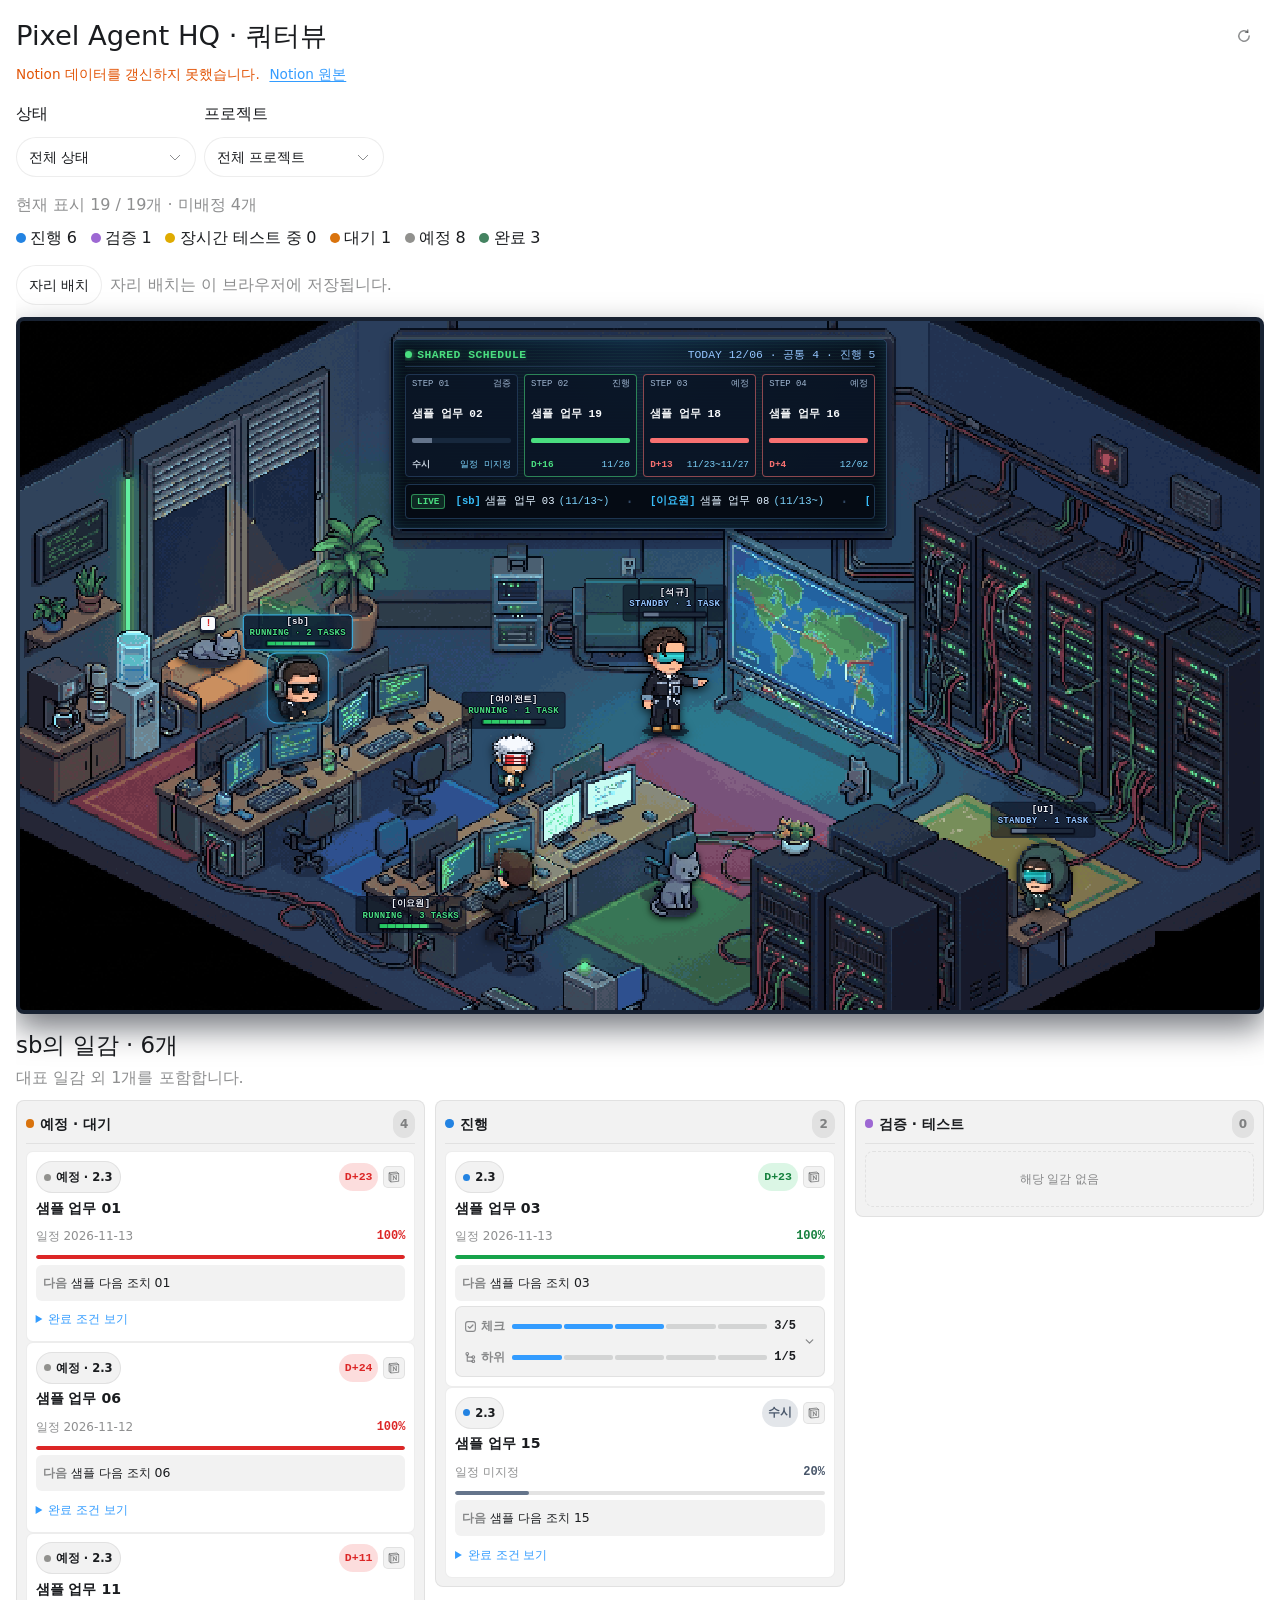
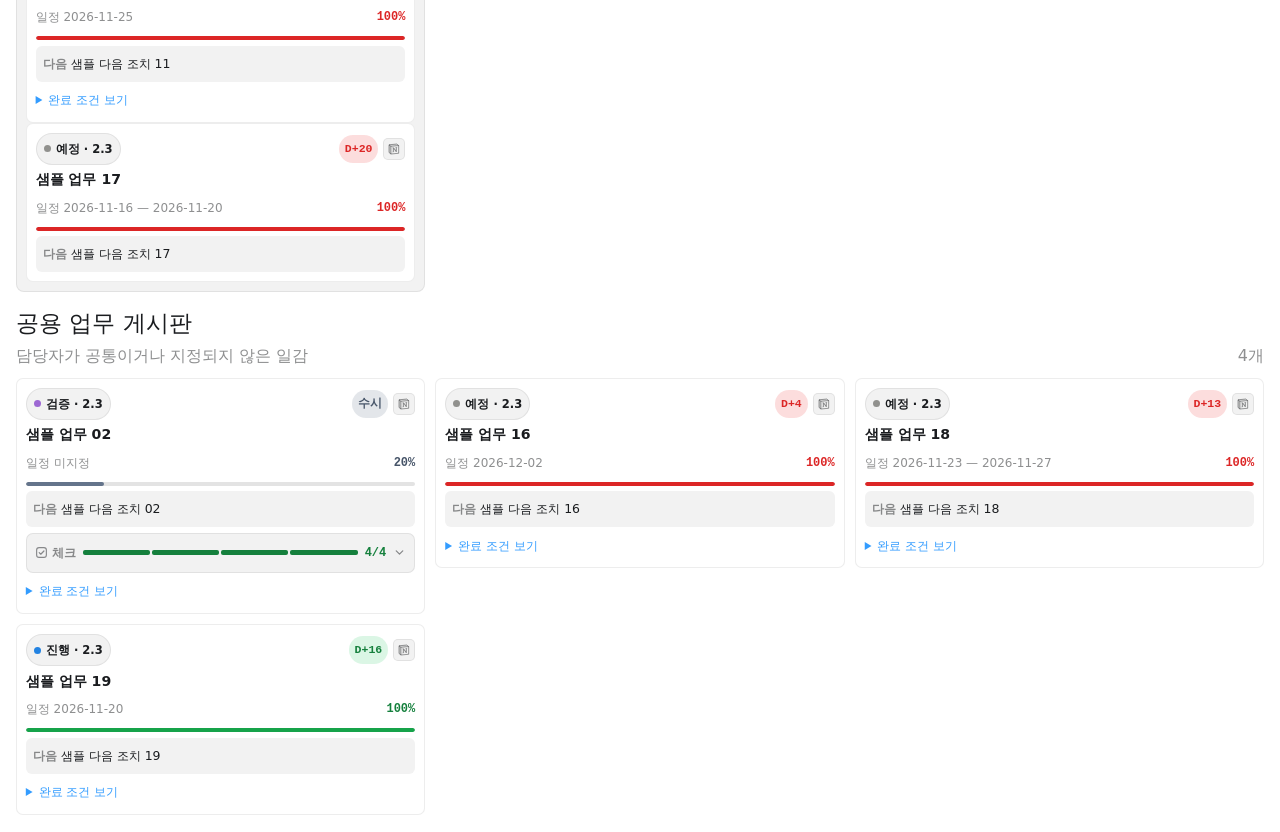
==== commit 035eba30: "refactor(shell): extract html and css templates and prune unused host styles (#5)" ====
--- a/index.html
+++ b/index.html
@@ -23,14 +23,14 @@
 &lt;meta name=&quot;referrer&quot; content=&quot;no-referrer&quot;&gt;
 &lt;meta http-equiv=&quot;Content-Security-Policy&quot; content=&quot;default-src 'none'; script-src 'unsafe-inline'; style-src 'unsafe-inline'; img-src 'self' data:; font-src 'self'; connect-src 'self' https://api.notion.com; frame-src 'none'; object-src 'none'; base-uri 'none'; form-action 'none'&quot;&gt;
 &lt;title&gt;Pixel Agent HQ&lt;/title&gt;
-&lt;style&gt;:root {
+
+&lt;style&gt;
+:root {
   color-scheme: light dark;
   background-color: var(
     --background,
     var(--color-background-primary, light-dark(rgb(255 255 255), rgb(24 24 24)))
   ) !important;
-
-  /* Agent-facing contract; keep in sync with SKILL.md. */
   --background: var(
     --color-background-primary,
     light-dark(rgb(255 255 255), rgb(24 24 24))
@@ -102,19 +102,6 @@
   );
   --font-size-base: var(--font-text-md-size, 16px);
   --blue: light-dark(rgb(51 156 255), rgb(51 156 255));
-  --orange: light-dark(rgb(226 85 7), rgb(251 106 34));
-  --green: light-dark(rgb(0 162 64), rgb(64 201 119));
-  --red: light-dark(rgb(224 46 42), rgb(255 103 100));
-  --purple: light-dark(rgb(146 79 247), rgb(173 123 249));
-  --yellow: light-dark(rgb(255 195 0), rgb(255 210 64));
-  --viz-series-1: var(--primary);
-  --viz-series-2: light-dark(rgb(243 136 59), rgb(245 154 86));
-  --viz-series-3: light-dark(rgb(93 201 119), rgb(116 213 139));
-  --viz-series-4: light-dark(rgb(235 119 177), rgb(240 143 192));
-  --viz-series-5: light-dark(rgb(155 121 236), rgb(170 145 239));
-  --viz-series-6: light-dark(rgb(58 185 177), rgb(90 203 194));
-
-  /* Internal implementation variables; not part of the agent contract. */
   --font-sans:
     -apple-system-body, ui-sans-serif, -apple-system, system-ui, &quot;Segoe UI&quot;,
     Helvetica, &quot;Apple Color Emoji&quot;, Arial, sans-serif, &quot;Segoe UI Emoji&quot;,
@@ -123,7 +110,6 @@
     ui-monospace, SFMono-Regular, &quot;SF Mono&quot;, Menlo, Consolas, &quot;Liberation Mono&quot;,
     monospace;
   --font-size-normal: max(11px, var(--font-size-base));
-  --font-size-tooltip: calc(var(--font-size-base) - 1px);
   --font-size-small: max(11px, calc(var(--font-size-base) - 2px));
   --font-size-h1: calc(var(--font-size-normal) * 1.7142857143);
   --font-size-h2: calc(var(--font-size-normal) * 1.4285714286);
@@ -132,29 +118,14 @@
   --font-weight-medium: 500;
   --icon-size: 16px;
   --line-height-normal: calc(var(--font-size-normal) * 1.5);
-  --line-height-tooltip: calc(var(--font-size-tooltip) * 1.4285714286);
   --line-height-small: calc(var(--font-size-small) + 4px);
   --corner-shape: round;
   --radius: var(--border-radius-lg, 8px);
   --radius-sm: calc(var(--radius) * 0.5);
   --radius-md: calc(var(--radius) * 0.75);
   --radius-lg: var(--radius);
-  --radius-2xl: calc(var(--radius) * 2);
   --radius-full: 9999px;
   --shadow-sm: 0 1px 2px -1px rgb(0 0 0 / 8%);
-  --checkmark-image: url(&quot;data:image/svg+xml,%3Csvg xmlns='http://www.w3.org/2000/svg' viewBox='0 0 17 17'%3E%3Cpath d='M12.8961 3.64101C13.1297 3.41418 13.4984 3.37523 13.7779 3.56581C14.0571 3.75635 14.1554 4.11331 14.0299 4.41347L13.9615 4.53847L7.71151 13.7045C7.59411 13.8767 7.4063 13.9877 7.19881 14.0072C6.99136 14.0267 6.78564 13.9533 6.63826 13.806L2.88826 10.056L2.79842 9.9457C2.6192 9.67407 2.64927 9.30496 2.88826 9.06581C3.12738 8.82669 3.49647 8.79676 3.76815 8.97597L3.8785 9.06581L7.03084 12.2182L12.8053 3.74941L12.8961 3.64101Z'/%3E%3C/svg%3E&quot;);
-
-  /* Legacy aliases; not part of the current agent contract. */
-  --viz-bg: transparent;
-  --viz-panel: var(--card);
-  --viz-border: var(--border);
-  --viz-text: var(--foreground);
-  --viz-muted: var(--muted-foreground);
-  --viz-accent: var(--primary);
-  --viz-accent-text: var(--primary-foreground);
-  --viz-accent-bg: var(--accent);
-  --viz-font-size: var(--font-size-base);
-  --viz-warning: var(--destructive);
 }
 
 :root[data-theme=&quot;light&quot;] {
@@ -170,7 +141,6 @@
 }
 
 html &gt; body {
-  /* Preserve MCP aliases for older inline renderers without creating :root cycles. */
   --color-background-primary: var(
     --background,
     light-dark(rgb(255 255 255), rgb(24 24 24))
@@ -195,22 +165,16 @@
   font-weight: var(--font-weight-normal);
 }
 
-.cursor-interaction {
-  cursor: var(--cursor-interaction, pointer);
-}
-
 a {
-  color: color-mix(in srgb, var(--viz-accent) 80%, var(--viz-text) 20%);
-  cursor: var(--cursor-interaction, pointer);
-  text-decoration: none;
+  color: var(--primary);
+  text-decoration: underline;
+  text-decoration-thickness: from-font;
   text-underline-offset: 2px;
-  font-weight: inherit;
 }
 
 a:is(:hover, :focus-visible) {
-  text-decoration-line: underline;
-  text-decoration-style: dashed;
-  text-decoration-thickness: 0.5px;
+  color: var(--primary);
+  opacity: 0.85;
 }
 
 h1,
@@ -220,8 +184,9 @@
 h5,
 h6,
 p {
-  margin-block: 0;
-}
+  margin: 0 0 12px 0;
+}
+
 p,
 h1,
 h2,
@@ -229,32 +194,32 @@
 h4,
 h5,
 h6,
-li,
-.table {
-  font-family: var(--font-sans);
+li {
+  overflow-wrap: anywhere;
 }
 
 h1 {
-  font-size: calc(var(--font-size-base) * 1.5);
-  line-height: 1.3333333333;
+  font-size: var(--font-size-h1);
+  line-height: 1.3;
 }
 
 h2 {
-  font-size: calc(var(--font-size-base) * 1.25);
+  font-size: var(--font-size-h2);
+  line-height: 1.3;
+}
+h3 {
+  font-size: var(--font-size-h3);
+  line-height: 1.35;
+}
+h4 {
+  font-size: var(--font-size-normal);
   line-height: 1.4;
 }
-h3 {
-  font-size: calc(var(--font-size-base) * 1.125);
-  line-height: 1.5555555556;
-}
-h4 {
-  font-size: var(--font-size-base);
-  line-height: 1.5;
-}
+
 h5,
 h6 {
-  font-size: var(--font-size-base);
-  line-height: calc(var(--font-size-base) * 1.625);
+  font-size: var(--font-size-small);
+  line-height: var(--line-height-small);
 }
 
 h1,
@@ -264,288 +229,33 @@
 h5,
 h6,
 b,
-strong,
-th {
-  font-weight: 600;
+strong {
+  font-weight: var(--font-weight-medium);
 }
 
 code:not(pre code) {
-  display: inline;
-  padding: 1px 6px;
-  border-radius: var(--radius-sm);
-  corner-shape: var(--corner-shape);
-  background: var(--muted);
+  padding: 2px 5px;
+  border-radius: 6px;
+  background: color-mix(in srgb, var(--foreground) 8%, transparent);
   font-family: var(--font-mono);
-  font-size: 0.92em;
-  overflow-wrap: anywhere;
-  -webkit-box-decoration-break: clone;
-  box-decoration-break: clone;
-  word-break: break-word;
-}
+  font-size: var(--font-size-small);
+}
+
 pre,
 pre code {
   font-family: var(--font-mono);
-  font-size: 12px;
-  line-height: 20px;
-}
-
-.table-responsive {
-  width: 100%;
-  overflow-x: auto;
-  scrollbar-width: thin;
-}
-
-.table {
-  width: 100%;
-  color: var(--foreground);
-  font: inherit;
-  text-align: start;
-  border-collapse: separate;
-  border-spacing: 0;
-  font-size: calc(var(--font-size-base) * 0.875);
-  line-height: calc(var(--font-size-base) * 1.625);
-  font-family: var(--font-sans);
-}
-
-.table :is(th, td) {
-  padding-block: 10px;
-  padding-inline: 0 24px;
-  overflow-wrap: anywhere;
-  border-bottom: 1px solid var(--border);
-  text-align: start;
-  vertical-align: top;
-  border-bottom-color: color-mix(in srgb, var(--foreground) 5%, transparent);
-}
-.table :is(th, td):not(:last-child) {
-  padding-inline-end: calc(var(--font-size-base) * 1.5);
-}
-
-.table-responsive &gt; .table :is(th, td) {
-  overflow-wrap: break-word;
-}
-
-.table :is(th, td):last-child {
-  padding-inline-end: 0;
-}
-
-.table :is(caption, thead th) {
-  font-weight: 600;
-}
-
-.table thead :is(th, td) {
-  border-bottom-color: var(--border-strong, var(--input));
-  padding-block: calc(var(--font-size-base) / 2);
-  line-height: var(--font-size-base);
-}
-
-.table tbody tr:last-child :is(th, td) {
-  border-bottom: 0;
-}
-.table tbody :is(th, td) {
-  padding-block: calc(var(--font-size-base) * 0.625);
-}
-
-.table.table-sm :is(th, td) {
-  padding-block: 8px;
-}
-
-.table.table-sm :is(th, td):not(:last-child) {
-  padding-inline-end: 16px;
-}
-
-.table :is(.text-end, [align=&quot;right&quot;]) {
-  text-align: end;
-  font-variant-numeric: tabular-nums;
-}
-
-.table :is(.text-center, [align=&quot;center&quot;]) {
-  text-align: center;
-}
-
-.table .text-nowrap {
-  white-space: nowrap;
-}
-
-#widget {
-  display: flex;
-  flex-direction: column;
-  gap: 12px;
-  width: 100%;
-  padding: 0;
-  background: transparent !important;
-}
-
-.card {
-  min-width: 0;
-  padding: 12px;
-  overflow: hidden;
-  overflow-wrap: break-word;
-  border-radius: var(--radius-2xl);
-  corner-shape: var(--corner-shape);
-  color: var(--card-foreground);
-  background: var(--card);
-}
-
-.widget {
-  min-width: 0;
-  overflow: hidden;
-  border: 0;
-  border-radius: var(--radius-lg);
-  corner-shape: var(--corner-shape);
-  box-shadow: 0 0 0 0.5px var(--border-strong, var(--border));
-  color: var(--foreground);
-  background: var(--background);
-}
-
-#widget &gt; :not(.card, .widget, .progress) {
-  width: 100% !important;
-  max-width: none !important;
-  margin: 0 !important;
-  padding: 0 !important;
-  border: 0 !important;
-  border-radius: 0 !important;
-  background: transparent !important;
-  box-shadow: none !important;
-}
-
-.tooltip {
-  position: fixed;
-  z-index: 50;
-  top: 0;
-  left: 0;
-  width: max-content;
-  max-width: min(
-    20rem,
-    var(--tooltip-available-width, calc(100vw - 10px)),
-    calc(100vw - 10px)
-  );
-  max-height: min(
-    var(--tooltip-available-height, calc(100vh - 10px)),
-    calc(100vh - 10px)
-  );
-  border: 1px solid var(--border);
-  corner-shape: var(--corner-shape);
-  overflow-wrap: break-word;
-  white-space: normal;
-  pointer-events: none;
-  user-select: none;
-  font-family: var(--font-sans);
-  padding: 5px 12px;
-  border-color: color-mix(
-    in oklab,
-    light-dark(var(--primary-foreground), var(--foreground)) 5%,
-    transparent
-  );
-  border-radius: var(--radius-2xl);
-  color: light-dark(var(--primary-foreground), var(--foreground));
-  background: light-dark(var(--foreground), var(--popover));
-  box-shadow: 0 8px 18px rgb(15 23 42 / 20%);
-  letter-spacing: -0.15px;
-  font-size: calc(var(--font-size-base) * 14 / 16);
-  font-size: round(nearest, calc(var(--font-size-base) * 14 / 16), 1px);
-  font-weight: 600;
-  line-height: 18px;
-  text-align: center;
-}
-
-.viz-grid {
-  display: grid;
-  grid-template-columns: repeat(auto-fit, minmax(max(180px, 24%), 1fr));
-  gap: 10px;
-}
-
-.viz-stat {
-  display: flex;
-  flex-direction: column;
-  gap: 2px;
-}
-
-.viz-stat-value {
-  font-size: var(--font-size-h2);
-  font-weight: var(--font-weight-medium);
-  line-height: 1.25;
-}
-
-.viz-row {
-  display: flex;
-  flex-wrap: wrap;
-  align-items: center;
-  gap: 10px;
+  font-size: var(--font-size-small);
 }
 
 hr {
-  width: 100%;
-  height: 1px;
-  margin-block: 6px;
+  height: 0;
   border: 0;
-  background: var(--border);
-}
-
-.nav {
-  display: flex;
-  min-width: 0;
-  align-items: center;
-  gap: 4px;
-}
-
-.progress {
-  display: flex;
-  height: 8px;
-  margin-block: calc((var(--line-height-normal, 1.5em) - 8px) / 2);
-  overflow: hidden;
-  border: 0;
-  border-radius: var(--radius-full);
-  background: var(--muted);
-}
-
-.progress-bar:only-child {
-  border-radius: var(--radius-full);
-}
-
-.progress-bar {
-  height: 100%;
-  flex-shrink: 0;
-  border: 0;
-  background: var(--viz-series-1);
-}
-
-.viz-badge {
-  display: inline-flex;
-  align-items: center;
-  padding: 4px 8px;
-  border-radius: var(--radius-sm);
-  color: color-mix(in srgb, var(--foreground) 40%, var(--muted-foreground));
-  background: color-mix(in srgb, var(--foreground) 5%, transparent);
-  font-family: var(--font-sans);
-  font-size: calc(var(--font-size-base) * 14 / 16);
-  font-size: round(nearest, calc(var(--font-size-base) * 14 / 16), 1px);
-  font-weight: var(--font-weight-normal);
-  line-height: 1;
-}
-
-small,
-.text-small {
-  font-size: var(--font-size-small);
-  line-height: var(--line-height-small);
-}
-
-.text-muted {
-  color: var(--muted-foreground);
+  border-top: 1px solid var(--border);
+  margin: 16px 0;
 }
 
 .tabular-nums {
   font-variant-numeric: tabular-nums;
-}
-
-.sr-only {
-  position: absolute;
-  width: 1px;
-  height: 1px;
-  padding: 0;
-  overflow: hidden;
-  clip: rect(0, 0, 0, 0);
-  white-space: nowrap;
-  border: 0;
 }
 
 .viz-controls {
@@ -565,31 +275,17 @@
   margin-bottom: 0;
 }
 
-.viz-controls &gt; .form-label &gt; :is(.form-control, .form-range, .form-select) {
+.viz-controls &gt; .form-label &gt; .form-select {
   grid-column: 1 / -1;
 }
 
 .btn,
-.nav-link,
-.form-check-input,
-.form-control,
-.form-range,
 .form-select {
   font: inherit;
+  vertical-align: middle;
 }
 
-/* Match inline alignment without overriding a containing flex or grid layout. */
-.btn,
-.nav-link,
-.form-control,
-.form-select,
-.form-range,
-.form-check {
-  vertical-align: middle;
-}
-
-.btn,
-.nav-link {
+.btn {
   --btn-size: calc(12px + 2 * var(--control-spacing, 12px));
   appearance: button;
   display: inline-flex;
@@ -599,9 +295,8 @@
   justify-content: center;
   gap: 4px;
   margin: 0;
-  padding: 0 8px;
   -webkit-app-region: no-drag;
-  border: 1px solid var(--input);
+  border: 1px solid var(--border);
   corner-shape: var(--corner-shape);
   cursor: var(--cursor-interaction, pointer);
   text-align: center;
@@ -612,40 +307,14 @@
   font-family: var(--font-sans);
   height: fit-content;
   min-height: var(--btn-size);
-  padding-inline: var(--control-spacing, 12px);
-  border-color: transparent;
+  padding: 0 var(--control-spacing, 12px);
   border-radius: var(--radius-full);
-  color: var(--foreground);
-  background: color-mix(in srgb, var(--foreground) 5%, transparent);
+  color: var(--secondary-foreground);
+  background: var(--secondary);
   font-size: calc(var(--font-size-base) * 14 / 16);
   font-size: round(nearest, calc(var(--font-size-base) * 14 / 16), 1px);
   font-weight: var(--font-weight-normal);
   line-height: 18px;
-}
-
-.btn {
-  border-color: var(--border);
-  color: var(--secondary-foreground);
-  background: var(--secondary);
-}
-
-/* Codex Button size=&quot;compact&quot;; appearance stays with the button variant. */
-.btn-sm {
-  --btn-size: 24px;
-  padding-inline: 8px;
-  font-size: calc(var(--font-size-base) * 12 / 16);
-  font-size: round(nearest, calc(var(--font-size-base) * 12 / 16), 1px);
-  line-height: 16px;
-}
-
-.btn:is(.btn-block, .viz-tile) {
-  inline-size: 100%;
-}
-
-.btn.viz-tile {
-  min-width: 0;
-  overflow-wrap: anywhere;
-  white-space: normal;
 }
 
 a.btn {
@@ -660,372 +329,27 @@
   );
 }
 
-.nav-link:not(:disabled):not([aria-disabled=&quot;true&quot;]):hover {
-  background: color-mix(in srgb, var(--foreground) 10%, transparent);
-}
-
-.btn-primary {
-  border-color: var(--border);
-  color: var(--primary-foreground);
-  background: var(--foreground);
-  background-clip: border-box;
-}
-
-.btn-primary .text-muted {
-  color: color-mix(in srgb, var(--primary-foreground) 50%, transparent);
-}
-
-.btn-primary:not(:disabled):hover {
-  background: color-mix(in srgb, var(--foreground) 80%, transparent);
-  background-clip: border-box;
-}
-
-.btn-ghost {
-  border-color: transparent;
-  color: var(--muted-foreground);
-  background: transparent;
-}
-
-.btn-ghost:not(:disabled):hover {
-  color: var(--muted-foreground);
-  background: light-dark(
-    color-mix(in srgb, var(--foreground) 5.5%, transparent),
-    color-mix(in srgb, var(--foreground) 8%, transparent)
-  );
-}
-
-.nav-pills .nav-link {
-  min-width: 0;
-  border-color: transparent;
-  color: var(--muted-foreground);
-  background: transparent;
-}
-
-.nav-justified .nav-link {
-  flex: 1 1 0;
-  overflow-wrap: anywhere;
-  white-space: normal;
-}
-
-.nav-pills .nav-link.active {
-  color: var(--foreground);
-  background: var(--muted);
-}
-
-/* Shared preview chrome; product styles stay inside each variant. */
-.viz-dotted-background {
-  background-image: radial-gradient(
-    circle,
-    color-mix(in srgb, var(--foreground) 14%, transparent) 0.8px,
-    transparent 0.8px
-  );
-  background-position: center;
-  background-size: 16px 16px;
-}
-
-.viz-carousel {
-  position: relative;
-  min-width: 0;
-}
-
-.viz-carousel:has(&gt; .viz-carousel-controls) {
-  min-height: calc(60px + var(--viz-carousel-picker-height, 0px));
-  padding-bottom: 60px;
-}
-
-.viz-carousel &gt; [data-variant][hidden] {
-  display: none !important;
-}
-
-.viz-carousel &gt; [data-variant] {
-  isolation: isolate;
-}
-
-.viz-carousel-controls {
-  --viz-carousel-hover: light-dark(
-    color-mix(in srgb, var(--foreground) 5.4%, transparent),
-    color-mix(in srgb, var(--foreground) 7.8%, transparent)
-  );
-  position: absolute;
-  z-index: 2;
-  bottom: 8px;
-  left: 50%;
-  display: flex;
-  width: max-content;
-  /* Leave room for the host's design-controls launcher at the trailing edge. */
-  max-width: calc(100% - 96px);
-  align-items: center;
-  gap: 0;
-  padding: 0;
-  border: 1px solid var(--border);
-  border-radius: 16px;
-  color: var(--foreground);
-  background: var(--background);
-  font-family: var(--font-sans);
-  /* Match the settings dropdown chrome independently of the content font size. */
-  font-size: 13px;
-  font-weight: var(--font-weight-normal);
-  line-height: 18px;
-  transform: translateX(-50%);
-  user-select: none;
-}
-
-/* Keep authored mockup button styles out of the shared carousel chrome. */
-.viz-carousel-controls button,
-.viz-carousel-picker &gt; summary {
-  display: flex !important;
-  height: auto !important;
-  min-height: 30px;
-  align-items: center !important;
-  justify-content: center !important;
-  gap: 4px;
-  padding: 0 6px !important;
-  -webkit-app-region: no-drag;
-  border: 0 !important;
-  border-radius: 14px !important;
-  color: inherit !important;
-  background: transparent !important;
-  font: inherit !important;
-  -webkit-tap-highlight-color: transparent;
-}
-
-.viz-carousel-controls &gt; button,
-.viz-carousel-picker &gt; summary {
-  position: relative;
-  isolation: isolate;
-}
-
-.viz-carousel-controls &gt; button {
-  --icon-size: 16px;
-  width: 30px !important;
-  padding: 0 !important;
-}
-
-.viz-carousel-picker &gt; summary {
-  padding-inline: 12px !important;
-}
-
-.viz-carousel-controls .viz-carousel-caret {
-  width: 14px;
-  height: 14px;
-  flex: none;
-  margin: 0;
-  color: inherit;
-  transform: rotate(180deg);
-}
-
-.viz-carousel-controls &gt; button &gt; svg,
-.viz-carousel-controls .viz-carousel-caret,
-.viz-carousel-count {
-  opacity: 0.5;
-}
-
-.viz-carousel-controls &gt; button::before,
-.viz-carousel-picker &gt; summary::before {
-  position: absolute;
-  z-index: -1;
-  inset: 3px;
-  border-radius: 12px;
-  content: &quot;&quot;;
-  pointer-events: none;
-}
-
-.viz-carousel-controls &gt; button:hover::before,
-.viz-carousel-picker &gt; summary:hover::before {
-  background: var(--viz-carousel-hover);
-}
-
-.viz-carousel-controls &gt; button,
-.viz-carousel-controls [data-lucide],
-.viz-carousel-controls .lucide {
-  flex-shrink: 0;
-}
-
-.viz-carousel-picker {
-  min-width: 0;
-}
-
-.viz-carousel-picker &gt; summary {
-  min-width: 0;
-  list-style: none;
-}
-
-.viz-carousel-picker &gt; summary::-webkit-details-marker {
-  display: none;
-}
-
-.viz-carousel-count {
-  flex-shrink: 0;
-  white-space: nowrap;
-}
-
-.viz-carousel-name {
-  min-width: 0;
-  overflow: hidden;
-  text-overflow: ellipsis;
-  white-space: nowrap;
-}
-
-.viz-carousel-options {
-  position: absolute;
-  right: 0;
-  bottom: calc(100% + 4px);
-  left: 0;
-  display: flex;
-  max-height: 240px;
-  flex-direction: column;
-  gap: 2px;
-  overflow: auto;
-  padding: 4px;
-  border: 1px solid var(--border);
-  border-radius: var(--radius-lg);
-  background: var(--background);
-  box-shadow: 0 4px 12px light-dark(rgb(0 0 0 / 6%), rgb(0 0 0 / 25%));
-}
-
-.viz-carousel-options &gt; button {
-  border-radius: max(0px, calc(var(--radius-lg) - 5px)) !important;
-  width: 100% !important;
-  min-height: 28px;
-  justify-content: flex-start !important;
-  padding: 4px 8px !important;
-  font-size: var(--font-size-small) !important;
-  text-align: start;
-  white-space: normal;
-  overflow-wrap: anywhere;
-}
-
-.viz-carousel-options &gt; [aria-current=&quot;true&quot;],
-.viz-carousel-options &gt; button:hover {
-  background: var(--viz-carousel-hover) !important;
-}
-
-.btn:disabled,
-.nav-link:disabled,
-.nav-link[aria-disabled=&quot;true&quot;] {
+.btn:disabled {
   cursor: not-allowed;
   opacity: 0.4;
 }
 
-[data-lucide] {
-  stroke-width: 1.6;
+.btn:is([aria-pressed=&quot;true&quot;], [aria-selected=&quot;true&quot;], .is-selected) {
+  border-color: transparent;
+  color: var(--primary-foreground);
+  background: var(--blue);
+}
+
+.btn:focus-visible {
+  outline-offset: 2px;
+  outline: none;
+  box-shadow: 0 0 0 2px var(--ring);
 }
 
 .form-label {
   display: block;
   margin-bottom: 6px;
   color: var(--foreground);
-}
-
-.form-control {
-  display: block;
-  width: 100%;
-  padding: 0 8px;
-  outline: none;
-  border: 1px solid var(--input);
-  corner-shape: var(--corner-shape);
-  color: var(--foreground);
-  font-family: var(--font-sans);
-  height: calc(12px + 2 * var(--control-spacing, 12px));
-  min-height: calc(12px + 2 * var(--control-spacing, 12px));
-  padding-inline: calc(4px + var(--control-spacing, 12px) / 2);
-  border-color: var(--input);
-  border-radius: var(--radius-md);
-  background: color-mix(in srgb, var(--popover) 96%, transparent);
-  font-size: calc(var(--font-size-base) * 14 / 16);
-  font-size: round(nearest, calc(var(--font-size-base) * 14 / 16), 1px);
-  font-weight: var(--font-weight-normal);
-  line-height: 1.4285714286;
-}
-.form-control:is(
-  [type=&quot;file&quot;],
-  [type=&quot;date&quot;],
-  [type=&quot;datetime-local&quot;],
-  [type=&quot;month&quot;],
-  [type=&quot;week&quot;],
-  [type=&quot;color&quot;]
-) {
-  height: calc(12px + 2 * var(--control-spacing, 12px));
-  min-height: calc(12px + 2 * var(--control-spacing, 12px));
-  line-height: 18px;
-}
-.form-control:is(
-  [type=&quot;date&quot;],
-  [type=&quot;datetime-local&quot;],
-  [type=&quot;month&quot;],
-  [type=&quot;week&quot;]
-) {
-  padding-inline: var(--control-spacing, 12px);
-}
-
-.form-control::placeholder {
-  color: var(--muted-foreground);
-}
-
-.form-control[type=&quot;file&quot;] {
-  overflow: hidden;
-  cursor: var(--cursor-interaction, pointer);
-  padding: 0;
-}
-
-.form-control[type=&quot;file&quot;]::file-selector-button {
-  padding: 0 8px;
-  border: 0;
-  border-right: 1px solid var(--input);
-  color: var(--secondary-foreground);
-  background: var(--secondary);
-  cursor: inherit;
-  font: inherit;
-  min-height: calc(10px + 2 * var(--control-spacing, 12px));
-  padding-inline: var(--control-spacing, 12px);
-  margin-inline-end: var(--control-spacing, 12px);
-}
-
-.form-control[type=&quot;file&quot;]:not(:disabled):hover::file-selector-button {
-  background: color-mix(in srgb, var(--foreground) 6%, var(--secondary));
-}
-
-.form-control-color[type=&quot;color&quot;] {
-  width: 40px;
-  height: calc(12px + 2 * var(--control-spacing, 12px));
-  padding: 3px;
-  cursor: var(--cursor-interaction, pointer);
-}
-
-.form-control-color[type=&quot;color&quot;]::-webkit-color-swatch-wrapper {
-  padding: 0;
-}
-
-.form-control-color[type=&quot;color&quot;]::-webkit-color-swatch {
-  border: 0;
-  border-radius: calc(var(--radius-lg) - 4px);
-  corner-shape: var(--corner-shape);
-}
-
-textarea.form-control {
-  height: auto;
-  resize: vertical;
-  min-height: 96px;
-  padding: 8px 10px;
-}
-
-.form-control:focus-visible {
-  border-color: var(--ring);
-  box-shadow: none;
-}
-.form-control:disabled {
-  color: var(--muted-foreground);
-  background: color-mix(in srgb, var(--foreground) 5%, transparent);
-  opacity: 1;
-}
-.form-control[aria-invalid=&quot;true&quot;] {
-  border-color: var(--red);
-  box-shadow: 0 0 0 2px color-mix(in srgb, var(--red) 20%, transparent);
-}
-
-.form-control:disabled,
-.form-select:disabled {
-  cursor: not-allowed;
 }
 
 .form-select {
@@ -1035,9 +359,7 @@
   height: fit-content;
   min-height: calc(12px + 2 * var(--control-spacing, 12px));
   margin: 0;
-  /* The secondary icon role is 14px at compact density and 16px at web density. */
   --icon-size: calc(10px + var(--control-spacing, 12px) / 2);
-  /* Settings dropdowns retain a 12px inset and a 4px text-to-chevron gap. */
   padding: 0 calc(16px + var(--icon-size)) 0 12px;
   outline: none;
   border: 1px solid var(--border);
@@ -1089,277 +411,14 @@
 .form-select:focus-visible {
   box-shadow: 0 0 0 2px var(--ring);
 }
+
 .form-select:disabled {
+  cursor: not-allowed;
   opacity: 0.4;
 }
 
-.form-check {
-  display: flex;
-  min-height: calc(12px + 2 * var(--control-spacing, 12px));
-  align-items: center;
-  gap: 6px;
-}
-
-.form-check-input {
-  appearance: none;
-  width: 14px;
-  height: 14px;
-  flex: 0 0 auto;
-  margin: 0;
-  border: 1px solid var(--input);
-  color: var(--primary-foreground);
-  background-color: transparent;
-  cursor: var(--cursor-interaction, default);
-  transition:
-    background-color 150ms,
-    border-color 150ms,
-    box-shadow 150ms;
-}
-
-.form-check:not(.form-switch) .form-check-input[type=&quot;checkbox&quot;] {
-  corner-shape: round;
-  box-shadow: var(--shadow-sm);
-  position: relative;
-  width: calc(10px + var(--control-spacing, 12px) / 2);
-  height: calc(10px + var(--control-spacing, 12px) / 2);
-  border-color: var(--border-strong, var(--input));
-  border-radius: calc(var(--radius-sm) / 2);
-  background-color: transparent;
-  color: var(--foreground);
-}
-
-.form-check:not(.form-switch)
-  .form-check-input:not(:disabled):not(:checked):hover {
-  background-color: var(--card);
-}
-
-.form-check:not(.form-switch)
-  .form-check-input[type=&quot;checkbox&quot;]:is(:checked, :indeterminate) {
-  border-color: var(--border-strong, var(--input));
-  background-color: color-mix(in srgb, var(--popover) 96%, transparent);
-}
-
-.form-check:not(.form-switch)
-  .form-check-input[type=&quot;checkbox&quot;]:checked::before {
-  display: block;
-  width: 100%;
-  height: 100%;
-  background: var(--primary-foreground);
-  content: &quot;&quot;;
-  mask: var(--checkmark-image) center / 12px 12px no-repeat;
-  background-color: var(--foreground);
-}
-.form-check:not(.form-switch)
-  .form-check-input[type=&quot;checkbox&quot;]:indeterminate::before {
-  position: absolute;
-  inset: 0;
-  display: block;
-  width: 65%;
-  height: 6.65%;
-  margin: auto;
-  border-radius: var(--radius-full);
-  background: var(--foreground);
-  mask: none;
-  content: &quot;&quot;;
-}
-
-.form-check-input[type=&quot;radio&quot;] {
-  border-radius: var(--radius-full);
-  width: 16px;
-  height: 16px;
-  border: 0;
-  box-shadow: inset 0 0 0 1px var(--input);
-}
-
-.form-check-input[type=&quot;radio&quot;]:checked {
-  border: 0;
-  background: radial-gradient(
-    circle,
-    var(--primary-foreground) 0 3px,
-    var(--foreground) 3px
-  );
-  box-shadow: none;
-}
-
-.form-check:not(.form-switch) .form-check-input:focus-visible {
-  outline: 2px solid var(--ring);
-  outline-offset: 2px;
-}
-.form-check:not(.form-switch) .form-check-input[type=&quot;checkbox&quot;]:focus-visible {
-  border-color: var(--ring);
-  outline: none;
-  box-shadow: 0 0 0 2px var(--ring);
-}
-
-.form-check:not(.form-switch) .form-check-input:disabled {
-  cursor: not-allowed;
-  pointer-events: none;
-}
-
-.form-check:not(.form-switch) .form-check-input:disabled + .form-check-label {
-  cursor: not-allowed;
-}
-.form-check:not(.form-switch) .form-check-input[type=&quot;radio&quot;]:disabled,
-.form-check:not(.form-switch)
-  .form-check-input[type=&quot;radio&quot;]:disabled
-  + .form-check-label {
-  opacity: 0.5;
-}
-
-.form-switch .form-check-input:disabled,
-.form-switch .form-check-input:disabled + .form-check-label {
-  cursor: not-allowed;
-  opacity: 0.6;
-}
-
-.form-check-label {
-  color: var(--foreground);
-  cursor: var(--cursor-interaction, default);
-}
-
-.form-switch .form-check-input {
-  position: relative;
-  width: 32px;
-  height: 20px;
-  border: 0;
-  border-radius: var(--radius-full);
-  background: var(--muted);
-  box-shadow: none;
-  transition: background-color 200ms cubic-bezier(0, 0, 0.2, 1);
-}
-
-.form-switch .form-check-input::before {
-  position: absolute;
-  top: 50%;
-  left: 0;
-  width: 16px;
-  height: 16px;
-  box-sizing: border-box;
-  border: 1px solid light-dark(var(--primary-foreground), var(--foreground));
-  border-radius: var(--radius-full);
-  box-shadow: var(--shadow-sm);
-  content: &quot;&quot;;
-  transform: translate(2px, -50%);
-  transition: transform 200ms cubic-bezier(0, 0, 0.2, 1);
-  border-color: #fff;
-  background: #fff;
-}
-
-.form-switch .form-check-input:checked {
-  background: var(--blue);
-}
-
-.form-switch .form-check-input:checked::before {
-  transform: translate(14px, -50%);
-}
-
-.form-switch .form-check-input:focus-visible {
-  box-shadow: 0 0 0 2px var(--ring);
-  outline: none;
-}
-
-.form-range {
-  appearance: none;
-  display: block;
-  width: 100%;
-  flex: 1;
-  margin: 0;
-  padding: 0;
-  border: 0;
-  accent-color: var(--primary);
-  height: calc(12px + 2 * var(--control-spacing, 12px));
-  min-height: calc(12px + 2 * var(--control-spacing, 12px));
-  outline: none;
-  border-radius: var(--radius-full);
-  color: var(--foreground);
-  background: transparent;
-}
-
-.form-range::-webkit-slider-runnable-track {
-  background: var(--form-range-track, var(--border));
-  height: 2px;
-  border-radius: var(--radius-full);
-}
-
-.form-range::-webkit-slider-thumb {
-  appearance: none;
-  width: 20px;
-  height: 20px;
-  border: 1px solid var(--border);
-  border-radius: var(--radius-full);
-  margin-top: -9px;
-  border-color: transparent;
-  background: currentColor;
-  box-shadow: var(--shadow-sm);
-}
-
-/* Outline the native track and thumb, preserving the larger input hit area. */
-.form-range:focus-visible::-webkit-slider-runnable-track {
-  outline: 2px auto Highlight;
-  outline-color: -webkit-focus-ring-color;
-}
-
-.form-range::-moz-range-track {
-  background: var(--form-range-track, var(--border));
-  height: 2px;
-  border-radius: var(--radius-full);
-}
-
-.form-range::-moz-range-thumb {
-  width: 20px;
-  height: 20px;
-  border: 1px solid var(--border);
-  border-radius: var(--radius-full);
-  border-color: transparent;
-  background: currentColor;
-  box-shadow: var(--shadow-sm);
-}
-
-.form-range:focus-visible::-moz-range-thumb {
-  outline: 2px solid Highlight;
-  outline-offset: 2px;
-}
-
-.form-range:disabled {
-  opacity: 1;
-  cursor: default;
-}
-
-.btn:not(.btn-primary, .viz-tile):is(
-  [aria-pressed=&quot;true&quot;],
-  [aria-selected=&quot;true&quot;],
-  .is-selected
-) {
-  border-color: transparent;
-  color: var(--primary-foreground);
-  background: var(--blue);
-}
-
-.btn.viz-tile:is([aria-pressed=&quot;true&quot;], [aria-selected=&quot;true&quot;], .is-selected) {
-  border-color: var(--primary);
-  box-shadow: inset 0 0 0 1px var(--primary);
-}
-
-.btn:focus-visible,
-.nav-link:focus-visible {
-  outline-offset: 2px;
-  outline: none;
-  box-shadow: 0 0 0 2px var(--ring);
-}
-
-.viz-carousel-controls :is(button, summary):focus-visible {
-  outline: 2px solid var(--ring) !important;
-  outline-offset: 2px !important;
-}
-
-/* Web recipes are the default, including on renderers without inline style queries. */
 @supports (border-radius: if(style(--corner-shape: round): 1px; else: 2px)) {
-  /* Match the host's proportional text-sm scale at every text preference. */
-  .tooltip,
-  .viz-badge,
   .btn,
-  .nav-link,
-  .form-control,
   .form-select {
     font-size: if(
       style(--corner-shape: round): round(
@@ -1369,60 +428,20 @@
         );
         else: round(nearest, calc(var(--font-size-base) * 13 / 14), 1px)
     );
-  }
-
-  .btn-sm {
-    font-size: if(
-      style(--corner-shape: round): round(
-          nearest,
-          calc(var(--font-size-base) * 12 / 16),
-          1px
-        );
-        else: round(nearest, calc(var(--font-size-base) * 12 / 14), 1px)
-    );
-  }
-
-  .btn,
-  .nav-link,
-  .form-select {
     border-radius: if(
       style(--corner-shape: round): var(--radius-full); else: var(--radius-lg)
     );
   }
-
-  .form-check:not(.form-switch) .form-check-input[type=&quot;checkbox&quot;] {
-    border-radius: if(
-      style(--corner-shape: round): calc(var(--radius-sm) / 2);
-        else: calc(var(--radius-lg) * 0.4)
-    );
-  }
-
-  .tooltip {
-    font-weight: if(
-      style(--corner-shape: round): 600; else: var(--font-weight-normal)
-    );
-  }
 }
 
 @media (pointer: coarse) {
-  .viz-carousel:has(&gt; .viz-carousel-controls) {
-    min-height: calc(76px + var(--viz-carousel-picker-height, 0px));
-    padding-bottom: 76px;
-  }
-
   .btn,
-  .nav-link,
-  .viz-carousel-controls button,
-  .viz-carousel-picker &gt; summary,
-  .form-control,
   .form-select {
     --btn-size: 44px;
     min-width: 44px;
     min-height: 44px;
   }
 
-  /* Keep small-screen WebKit from zooming when a text field receives focus. */
-  .form-control,
   .form-select {
     font-size: max(16px, calc(var(--font-size-base) * 14 / 16));
     font-size: max(
@@ -1430,76 +449,6 @@
       round(nearest, calc(var(--font-size-base) * 14 / 16), 1px)
     );
   }
-  .form-control:is(
-    [type=&quot;file&quot;],
-    [type=&quot;date&quot;],
-    [type=&quot;datetime-local&quot;],
-    [type=&quot;month&quot;],
-    [type=&quot;week&quot;],
-    [type=&quot;time&quot;],
-    [type=&quot;color&quot;]
-  ) {
-    height: 44px;
-    min-height: 44px;
-    font-size: max(16px, calc(var(--font-size-base) * 14 / 16));
-    font-size: max(
-      16px,
-      round(nearest, calc(var(--font-size-base) * 14 / 16), 1px)
-    );
-  }
-
-  .form-control[type=&quot;file&quot;]::file-selector-button {
-    min-width: 44px;
-    min-height: 44px;
-  }
-
-  .form-control-color[type=&quot;color&quot;] {
-    width: 44px;
-    height: 44px;
-  }
-
-  .form-control:is(
-    [type=&quot;date&quot;],
-    [type=&quot;datetime-local&quot;],
-    [type=&quot;month&quot;],
-    [type=&quot;time&quot;],
-    [type=&quot;week&quot;]
-  ) {
-    min-width: 0;
-    max-width: 100%;
-    padding-block: 8px;
-  }
-
-  .form-check {
-    min-height: 44px;
-    padding-inline: 15px;
-  }
-
-  .form-check-input {
-    position: relative;
-  }
-
-  .form-check-input::after {
-    position: absolute;
-    top: 50%;
-    left: 50%;
-    width: 44px;
-    height: 44px;
-    content: &quot;&quot;;
-    transform: translate(-50%, -50%);
-  }
-
-  .form-check-label {
-    display: inline-flex;
-    min-width: 44px;
-    min-height: 44px;
-    align-items: center;
-  }
-
-  .form-range {
-    height: 44px;
-    touch-action: pan-y;
-  }
 }
 
 svg {
@@ -1508,26 +457,10 @@
   height: auto;
 }
 
-#widget &gt; svg {
-  width: 100%;
-}
-
-/* Model-authored chart rules can otherwise stretch icons after these styles load. */
-svg.lucide {
-  display: block;
-  width: var(--icon-size) !important;
-  height: var(--icon-size) !important;
-  flex: none;
-  margin: 0 !important;
-  stroke-width: 1.6;
-}
-
-.text-warning,
-.text-destructive {
-  color: var(--destructive);
-}
-
-html&gt;body{padding:0}&lt;/style&gt;
+html&gt;body {
+  padding: 0;
+}
+&lt;/style&gt;
 &lt;/head&gt;
 &lt;body&gt;
 &lt;script type=&quot;application/json&quot; id=&quot;codex-visualization-widget-state&quot;&gt;__CODEX_VISUALIZATION_WIDGET_STATE__&lt;/script&gt;
@@ -1546,11 +479,9 @@
   );
   const initialGlobals = parse(initialStateElement?.textContent ?? &quot;{}&quot;);
   initialStateElement?.remove();
-  /** @type {Record&lt;string, unknown&gt; | null} */
   let state = initialGlobals.widgetState ?? null;
   const statePersistence = initialGlobals.statePersistence ?? &quot;none&quot;;
   let nextStateRequestId = 0;
-  /** @type {Map&lt;number, { resolve: () =&gt; void; reject: (error: Error) =&gt; void; timeout: ReturnType&lt;typeof globalThis.setTimeout&gt;; serializedState: string }&gt;} */
   const pendingStateWrites = new Map();
   const persistenceError = () =&gt;
     Object.assign(
@@ -1560,12 +491,7 @@
         data: { code: &quot;widget_state_persistence_failed&quot;, retryable: false },
       },
     );
-  /**
-   * @param {object} prototype
-   * @param {string} property
-   */
   const getPrototypeGetter = (prototype, property) =&gt; {
-    // oxlint-disable-next-line typescript/unbound-method -- invoked through captured Reflect.apply
     const getter = Object.getOwnPropertyDescriptor(prototype, property)?.get;
     if (getter == null) {
       throw new Error(`Missing ${property} getter`);
@@ -1575,15 +501,10 @@
   const getMessageData = getPrototypeGetter(MessageEvent.prototype, &quot;data&quot;);
   const getMessagePorts = getPrototypeGetter(MessageEvent.prototype, &quot;ports&quot;);
   const getMessageSource = getPrototypeGetter(MessageEvent.prototype, &quot;source&quot;);
-  // oxlint-disable-next-line typescript/unbound-method -- captured before the untrusted fragment runs
   const addHostMessageListener = MessagePort.prototype.addEventListener;
-  // oxlint-disable-next-line typescript/unbound-method -- captured before the untrusted fragment runs
   const postHostMessage = MessagePort.prototype.postMessage;
-  // oxlint-disable-next-line typescript/unbound-method -- captured before the untrusted fragment runs
   const startHostPort = MessagePort.prototype.start;
-  // oxlint-disable-next-line typescript/unbound-method -- captured before the untrusted fragment runs
   const stopMessagePropagation = Event.prototype.stopImmediatePropagation;
-  /** @type {MessagePort | null} */
   let hostPort = null;
   const postToHost = (type, payload) =&gt; {
     if (hostPort != null) {
@@ -1595,16 +516,6 @@
       postToHost(&quot;open-external&quot;, { href });
     }
   };
-  const sendFollowUpMessage = ({ context, prompt, title }) =&gt; {
-    if (globalThis.navigator.userActivation?.isActive === true) {
-      postToHost(&quot;follow-up&quot;, { context, prompt, title });
-    }
-    return Promise.resolve();
-  };
-  /**
-   * @param {Record&lt;string, unknown&gt; | ((previous: Record&lt;string, unknown&gt; | null) =&gt; Record&lt;string, unknown&gt;)} next
-   * @returns {Promise&lt;void&gt;}
-   */
   const setWidgetState = async (next) =&gt; {
     const nextState = typeof next === &quot;function&quot; ? next(state) : next;
     if (
@@ -1614,20 +525,17 @@
     ) {
       throw new TypeError(&quot;Widget state must be a JSON object&quot;);
     }
-    const inputState = stringify(
-      nextState,
-      (_key, /** @type {unknown} */ value) =&gt; {
-        if (
-          typeof value === &quot;undefined&quot; ||
-          typeof value === &quot;function&quot; ||
-          typeof value === &quot;symbol&quot; ||
-          (typeof value === &quot;number&quot; &amp;&amp; !Number.isFinite(value))
-        ) {
-          throw new TypeError(&quot;Widget state must be a JSON object&quot;);
-        }
-        return value;
-      },
-    );
+    const inputState = stringify(nextState, (_key, value) =&gt; {
+      if (
+        typeof value === &quot;undefined&quot; ||
+        typeof value === &quot;function&quot; ||
+        typeof value === &quot;symbol&quot; ||
+        (typeof value === &quot;number&quot; &amp;&amp; !Number.isFinite(value))
+      ) {
+        throw new TypeError(&quot;Widget state must be a JSON object&quot;);
+      }
+      return value;
+    });
     const parsedState = parse(inputState);
     if (
       parsedState == null ||
@@ -1650,9 +558,7 @@
     if (
       hasOwn(storedState, &quot;imageIds&quot;) &amp;&amp;
       (!isArray(storedState.imageIds) ||
-        storedState.imageIds.some(
-          (/** @type {unknown} */ id) =&gt; typeof id !== &quot;string&quot;,
-        ))
+        storedState.imageIds.some((id) =&gt; typeof id !== &quot;string&quot;))
     ) {
       throw new TypeError(&quot;Widget state imageIds must be an array of strings&quot;);
     }
@@ -1682,44 +588,12 @@
       postToHost(&quot;widget-state-write&quot;, { id, state: serializedState });
     });
   };
-  const mockElement = document.getElementById(&quot;codex-connector-mocks&quot;);
-  const connectorGlobals = {};
-  if (mockElement != null) {
-    const values = new Map(Object.entries(parse(mockElement.textContent)));
-    mockElement.remove();
-    connectorGlobals.visualizationData = {
-      updates: Array.from(values, ([name, value]) =&gt; ({
-        name,
-        revision: 1,
-        state: &quot;ready&quot;,
-        value: { type: &quot;json&quot;, value },
-      })),
-    };
-    connectorGlobals.visualization = {
-      /** @param {string} name @param {(value: unknown) =&gt; void} callback */
-      onData(name, callback) {
-        if (typeof callback !== &quot;function&quot;) {
-          throw new TypeError(&quot;onData requires a callback&quot;);
-        }
-        try {
-          callback(values.get(name));
-        } catch (error) {
-          // oxlint-disable-next-line no-console -- Keep authored callback failures local.
-          console.error(&quot;Live visualization data callback failed&quot;, error);
-        }
-        // A static preview delivers the current fixture once per subscription.
-        return () =&gt; {};
-      },
-    };
-  }
   const syncTheme = () =&gt; {
     const theme = mediaQuery.matches ? &quot;dark&quot; : &quot;light&quot;;
     root.dataset.theme = theme;
     globalThis.openai = {
       ...globalThis.openai,
-      ...connectorGlobals,
       openExternal,
-      sendFollowUpMessage,
       setWidgetState,
       theme,
       visualizationStyleVariables: {},
@@ -1774,7 +648,6 @@
               typeof data === &quot;object&quot; &amp;&amp;
               data?.type === &quot;widget-state-result&quot;
             ) {
-              /** @type {unknown} */
               const id = data.id;
               if (typeof id !== &quot;number&quot;) {
                 return;
@@ -1846,8 +719,7 @@
   });
   new ResizeObserver(sendHeight).observe(document.body);
   syncTheme();
-})();
-&lt;/script&gt;
+})();&lt;/script&gt;
 &lt;div id=&quot;wips-office-root&quot;&gt;
 &lt;script type=&quot;application/json&quot; id=&quot;wips-office-data&quot;&gt;
 {
@@ -2218,14 +1090,6 @@
 &lt;/script&gt;
 &lt;style&gt;
 #wips-office-root {
-  --office-wall: #182232;
-  --office-wall-trim: #2b3b52;
-  --office-floor: #263447;
-  --office-bubble: #0f172a;
-  --office-ink: #e2f1ff;
-  --office-muted: #9fb6d1;
-  --office-cyan: #38bdf8;
-  --office-neon: #4ade80;
   --hq-room-bg: url('[data-uri]');
   --agent-sprite-sb: url('[data-uri]');
   --agent-sprite-lee: url('[data-uri]');
@@ -2238,6 +1102,16 @@
   --agent-mobile-ui: url('[data-uri]');
   --hq-cat-sit: url('[data-uri]');
   --hq-cat-sleep: url('[data-uri]');
+}
+#wips-office-root {
+  --office-wall: #182232;
+  --office-wall-trim: #2b3b52;
+  --office-floor: #263447;
+  --office-bubble: #0f172a;
+  --office-ink: #e2f1ff;
+  --office-muted: #9fb6d1;
+  --office-cyan: #38bdf8;
+  --office-neon: #4ade80;
   color: var(--foreground);
   width: 100%;
   min-width: 0;
@@ -3679,7 +2553,7 @@
         &lt;input class=&quot;form-input&quot; id=&quot;wips-office-datasource-id&quot; type=&quot;text&quot; autocomplete=&quot;off&quot; spellcheck=&quot;false&quot; required placeholder=&quot;xxxxxxxx-xxxx-xxxx-xxxx-xxxxxxxxxxxx&quot;&gt;
       &lt;/label&gt;
       &lt;div class=&quot;connection-actions&quot;&gt;
-        &lt;button class=&quot;sync-button&quot; id=&quot;wips-office-connect-submit&quot; type=&quot;submit&quot;&gt;연결하고 조회&lt;/button&gt;
+        &lt;button class=&quot;sync-button&quot; id=&quot;wips-office-connect-submit&quot; type=&quot;button&quot;&gt;연결하고 조회&lt;/button&gt;
         &lt;button class=&quot;sync-button&quot; id=&quot;wips-office-connect-cancel&quot; type=&quot;button&quot; hidden&gt;닫기&lt;/button&gt;
       &lt;/div&gt;
       &lt;p class=&quot;connection-message&quot; id=&quot;wips-office-connection-message&quot; role=&quot;status&quot; aria-live=&quot;polite&quot;&gt;&lt;/p&gt;
@@ -6208,12 +5082,22 @@
 logoutButton?.addEventListener(&quot;click&quot;, () =&gt; {
 void sessionController.logout();
 });
+const submitConnection = () =&gt; sessionController.connect({
+token: tokenInput?.value || &quot;&quot;,
+dataSourceId: dataSourceIdInput?.value || &quot;&quot;,
+});
 connectionForm?.addEventListener(&quot;submit&quot;, async (event) =&gt; {
 event.preventDefault();
-await sessionController.connect({
-token: tokenInput?.value || &quot;&quot;,
-dataSourceId: dataSourceIdInput?.value || &quot;&quot;,
-});
+await submitConnection();
+});
+connectSubmitButton?.addEventListener(&quot;click&quot;, () =&gt; {
+void submitConnection();
+});
+connectionForm?.addEventListener(&quot;keydown&quot;, (event) =&gt; {
+if (event.key === &quot;Enter&quot;) {
+event.preventDefault();
+void submitConnection();
+}
 });
 if (sessionController.isStaticMode()) {
 window.addEventListener?.(&quot;offline&quot;, () =&gt; sessionController.handleOffline());
@@ -6240,19 +5124,11 @@
   if (!(frame instanceof HTMLIFrameElement)) {
     return;
   }
-  const isShare = document.documentElement.classList.contains(
-    "visualization-share-root",
-  );
   let viewportHeight = globalThis.innerHeight;
-  let sizeFingerprint = null;
-  let sizeWriteTimeout;
-  let lastSize = null;
-  let pendingSize = null;
   const storageKey = `codex:visualization-widget-state-v2:${JSON.stringify([
     globalThis.location.pathname,
     globalThis.location.search,
   ])}`;
-  const sizeStorageKey = `${storageKey}:share-size-v1`;
   const parseState = (serializedState) => {
     if (
       typeof serializedState !== "string" ||
@@ -6262,7 +5138,6 @@
         "Widget state must be a JSON object of at most 16 KiB",
       );
     }
-    /** @type {unknown} */
     const state = JSON.parse(serializedState);
     if (
       state == null ||
@@ -6274,15 +5149,12 @@
       throw new TypeError("Widget state must be a JSON object");
     }
     const storedState = { modelContent: null, privateContent: null, ...state };
-    const canonicalState = JSON.stringify(
-      storedState,
-      (_key, /** @type {unknown} */ value) => {
-        if (typeof value === "number" && !Number.isFinite(value)) {
-          throw new TypeError("Widget state must contain finite numbers");
-        }
-        return value;
-      },
-    );
+    const canonicalState = JSON.stringify(storedState, (_key, value) => {
+      if (typeof value === "number" && !Number.isFinite(value)) {
+        throw new TypeError("Widget state must contain finite numbers");
+      }
+      return value;
+    });
     if (new TextEncoder().encode(canonicalState).length > 16 * 1024) {
       throw new TypeError(
         "Widget state must be a JSON object of at most 16 KiB",
@@ -6303,26 +5175,10 @@
       try {
         state = parseState(savedState);
       } catch {
-        // Invalid saved state does not disable future writes.
       }
     }
   } catch {
     storage = null;
-  }
-  const persistSize = () => {
-    globalThis.clearTimeout(sizeWriteTimeout);
-    if (pendingSize == null) {
-      return;
-    }
-    try {
-      storage?.setItem(sizeStorageKey, pendingSize);
-    } catch {
-      // A denied or full cache must not affect the visualization.
-    }
-    pendingSize = null;
-  };
-  if (isShare) {
-    globalThis.addEventListener("pagehide", persistSize);
   }
   const initialGlobals = {
     widgetState: state,
@@ -6347,7 +5203,6 @@
           ok = true;
         }
       } catch {
-        // Storage denial, quota limits, and invalid state return a failed receipt.
       }
       channel.port1.postMessage({
         type: "widget-state-result",
@@ -6366,32 +5221,7 @@
         return;
       }
       if (height <= 10_000) {
-        const width = isShare && storage != null ? frame.clientWidth : null;
         frame.style.height = Math.ceil(height) + "px";
-        if (isShare && storage != null) {
-          const size = JSON.stringify({
-            fingerprint: sizeFingerprint,
-            width,
-            viewportHeight: globalThis.innerHeight,
-            dark: globalThis.matchMedia("(prefers-color-scheme: dark)").matches,
-            scale: globalThis.devicePixelRatio,
-            height: Math.ceil(height),
-          });
-          if (size !== lastSize) {
-            lastSize = size;
-            pendingSize = size;
-            globalThis.clearTimeout(sizeWriteTimeout);
-            sizeWriteTimeout = globalThis.setTimeout(persistSize, 100);
-          }
-        }
-      }
-      if (isShare) {
-        // Keep unusually tall content accessible without accepting an unbounded height.
-        if (height > 10_000 && Number.parseFloat(frame.style.height) === 0) {
-          frame.style.removeProperty("height");
-        }
-        frame.scrolling = height > 10_000 ? "auto" : "no";
-        document.documentElement.classList.add("visualization-share-ready");
       }
       return;
     }
@@ -6449,18 +5279,6 @@
         anchor.click();
         anchor.remove();
       }
-      return;
-    }
-    if (data.type === "follow-up") {
-      const prompt = data.prompt;
-      if (
-        typeof prompt !== "string" ||
-        globalThis.navigator.userActivation?.isActive !== true
-      ) {
-        return;
-      }
-      const title = data.title;
-      globalThis.prompt(typeof title === "string" ? title : prompt, prompt);
     }
   });
   channel.port1.start();
@@ -6470,7 +5288,7 @@
   }
   globalThis.addEventListener("resize", () => {
     const height = Number.parseFloat(frame.style.height);
-    if (!isShare && (!Number.isFinite(height) || height <= viewportHeight)) {
+    if (!Number.isFinite(height) || height <= viewportHeight) {
       frame.style.removeProperty("height");
     }
     viewportHeight = globalThis.innerHeight;
@@ -6487,7 +5305,6 @@
     },
     { once: true },
   );
-  // Match the trusted bootstrap element, not the same text in an authored title.
   const frameHtml = srcdoc.replace(
     '<script type="application/json" id="codex-visualization-widget-state">__CODEX_VISUALIZATION_WIDGET_STATE__<\/script>',
     () =>
@@ -6495,38 +5312,9 @@
       JSON.stringify(initialGlobals).replaceAll("<", "\\u003c") +
       "<\/script>",
   );
-  if (isShare && storage != null) {
-    // Fingerprint the rendered document, including restored widget state, without
-    // storing its content. This is a layout cache, not a security identity.
-    let hash = 5381;
-    for (let index = 0; index < frameHtml.length; index += 1) {
-      hash = (hash * 33 + frameHtml.charCodeAt(index)) % 4_294_967_296;
-    }
-    sizeFingerprint = hash.toString(36);
-    try {
-      const size = JSON.parse(storage.getItem(sizeStorageKey) ?? "null");
-      if (
-        size?.fingerprint === sizeFingerprint &&
-        size.width === frame.clientWidth &&
-        size.viewportHeight === globalThis.innerHeight &&
-        size.dark ===
-          globalThis.matchMedia("(prefers-color-scheme: dark)").matches &&
-        size.scale === globalThis.devicePixelRatio &&
-        typeof size.height === "number" &&
-        Number.isFinite(size.height) &&
-        size.height >= 0 &&
-        size.height <= 10_000
-      ) {
-        frame.style.height = size.height + "px";
-      }
-    } catch {
-      // Ignore missing or invalid cache entries and measure the live frame.
-    }
-  }
   frame.srcdoc = frameHtml;
   delete frame.dataset.srcdoc;
-})();
-</script>
+})();</script>
 <script type="module" src="./pwa-register.js"></script>
 </body>
 </html>
